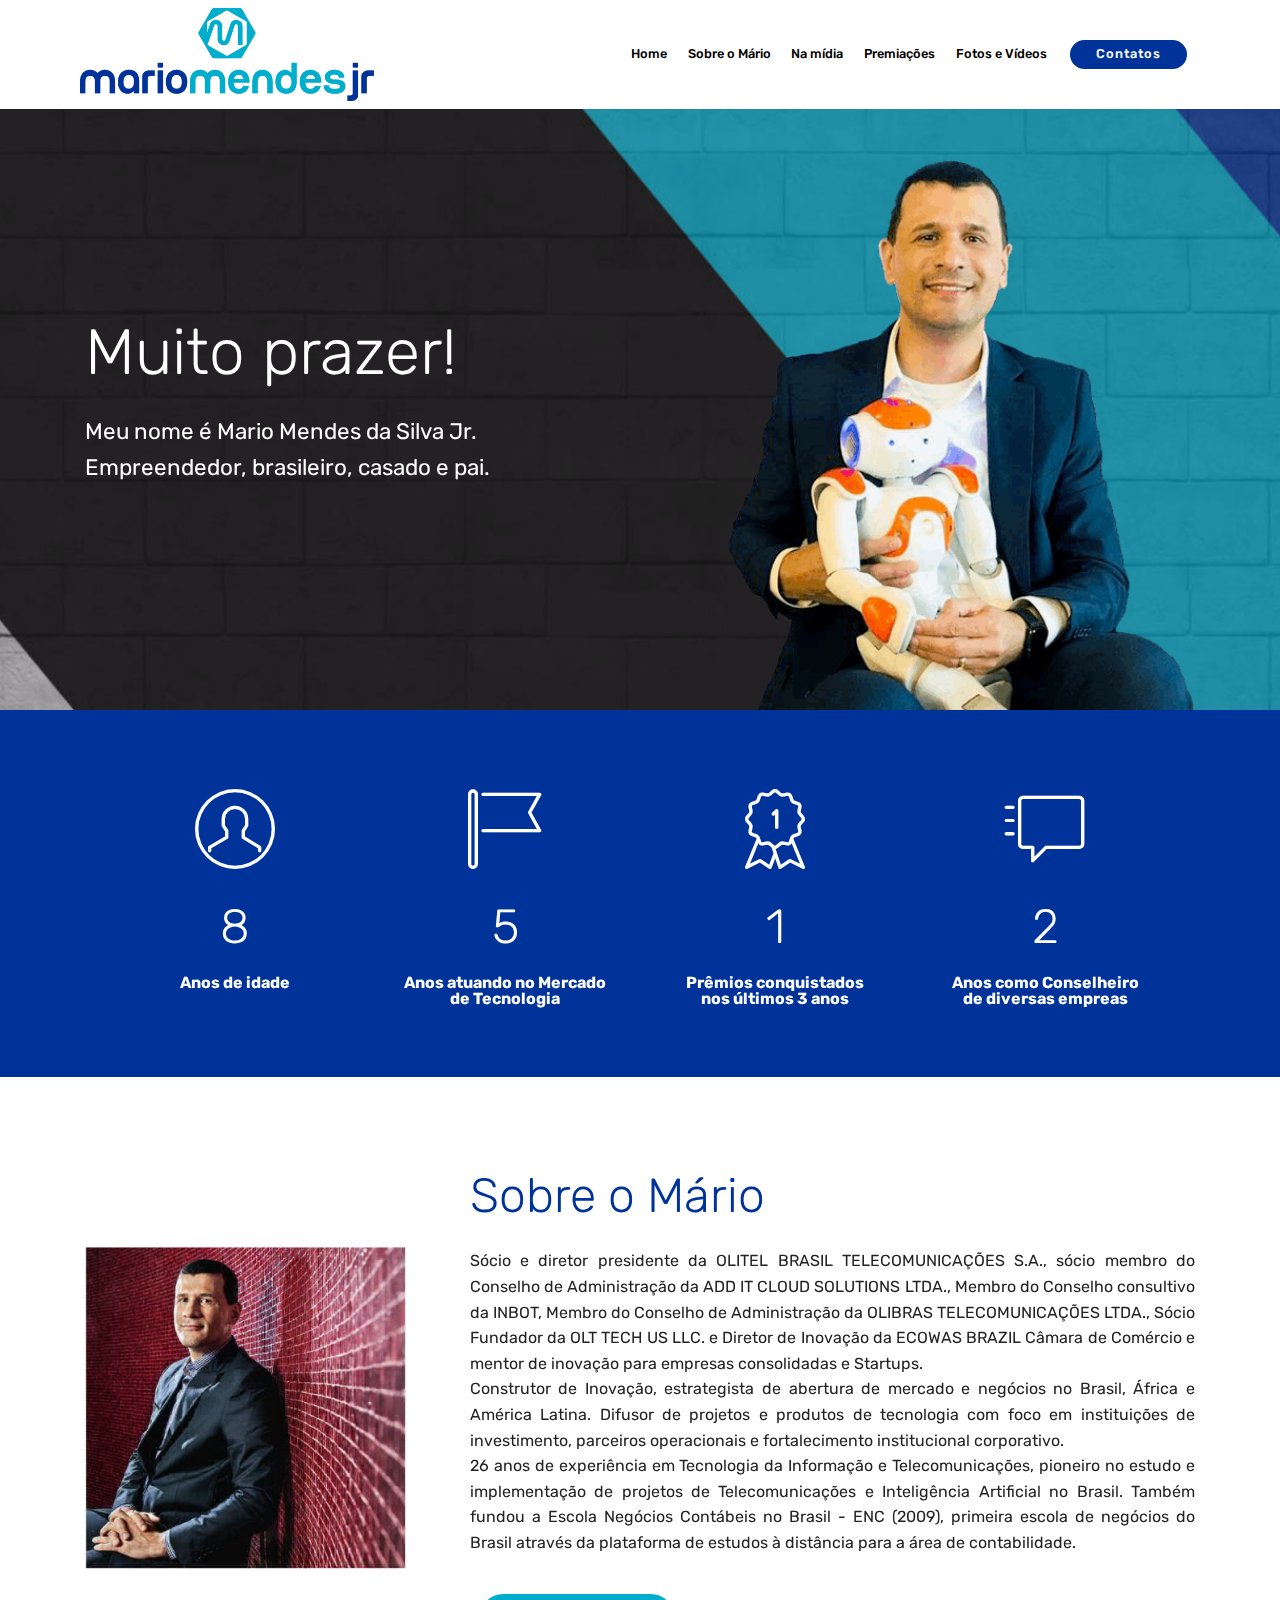
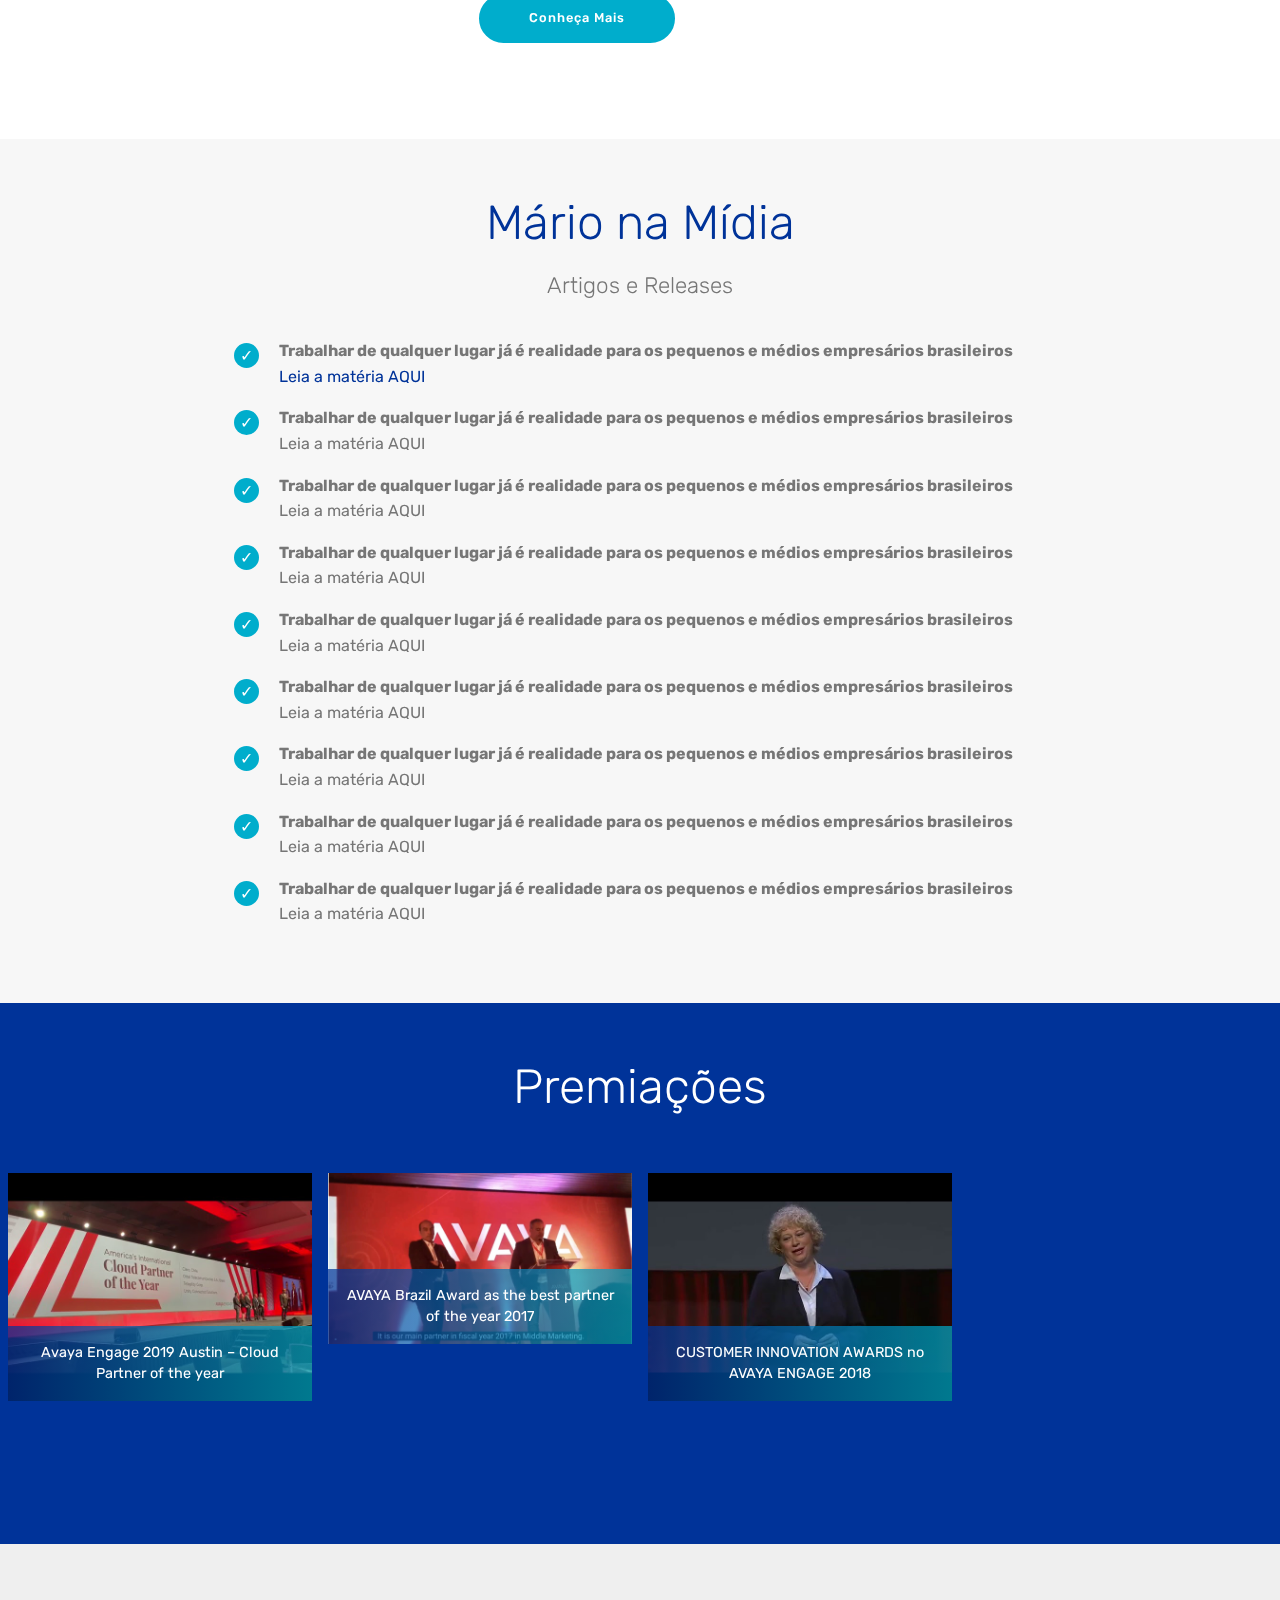
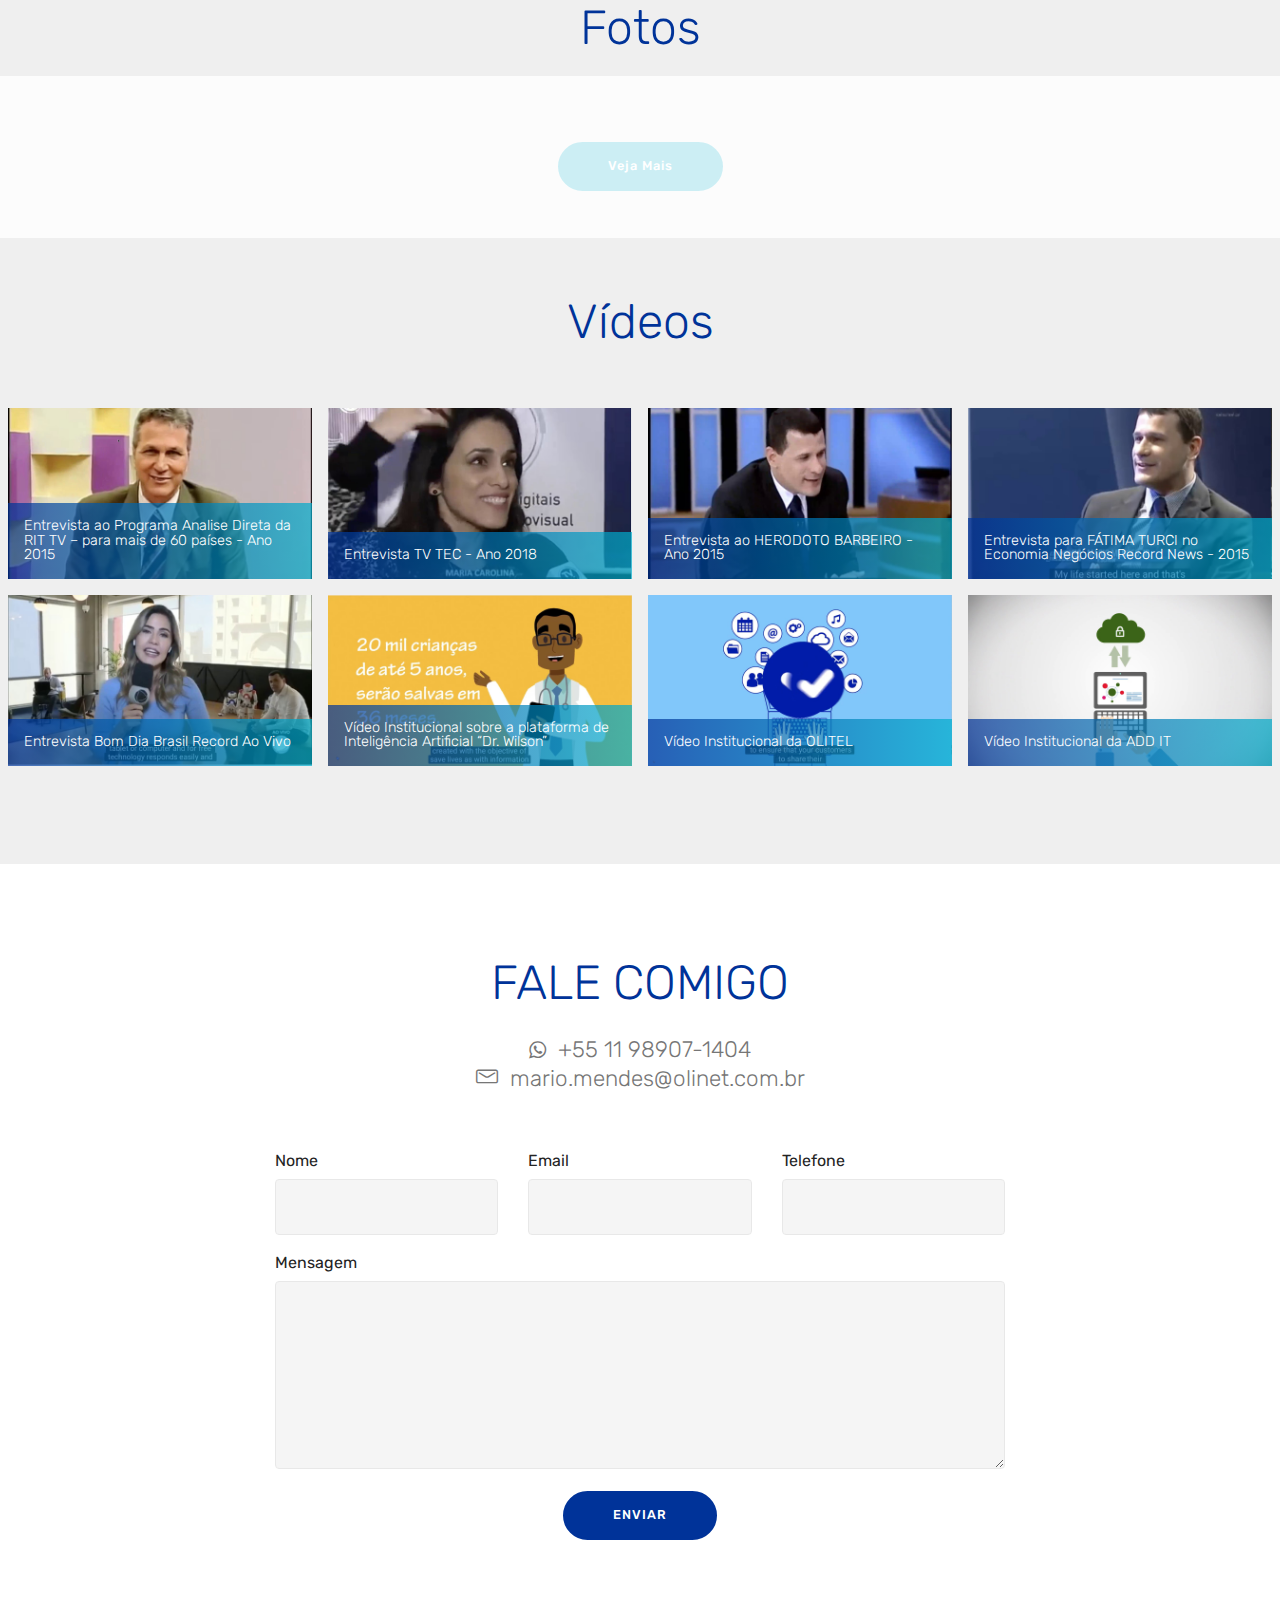
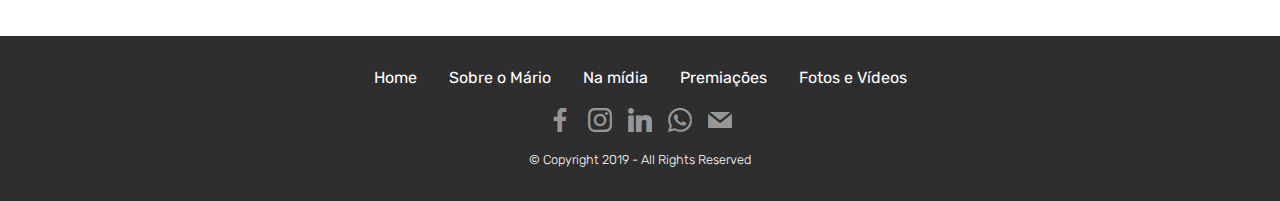
==== index.html @ d0b5f372 "create github pages" ====
<!DOCTYPE html>
<html  >
<head>
  <!-- Site made with Mobirise Website Builder v4.9.6, https://mobirise.com -->
  <meta charset="UTF-8">
  <meta http-equiv="X-UA-Compatible" content="IE=edge">
  <meta name="generator" content="Mobirise v4.9.6, mobirise.com">
  <meta name="viewport" content="width=device-width, initial-scale=1, minimum-scale=1">
  <link rel="shortcut icon" href="assets/images/favicon-128x128.png" type="image/x-icon">
  <meta name="description" content="Site sobre Mário Mendes Jr.">
  
  <title>Mario Mendes Jr</title>
  <link rel="stylesheet" href="assets/font-awesome/css/font-awesome.css">
  <link rel="stylesheet" href="assets/web/assets/mobirise-icons-bold/mobirise-icons-bold.css">
  <link rel="stylesheet" href="assets/icon54-v2/style.css">
  <link rel="stylesheet" href="assets/web/assets/mobirise-icons/mobirise-icons.css">
  <link rel="stylesheet" href="assets/tether/tether.min.css">
  <link rel="stylesheet" href="assets/soundcloud-plugin/style.css">
  <link rel="stylesheet" href="assets/bootstrap/css/bootstrap.min.css">
  <link rel="stylesheet" href="assets/bootstrap/css/bootstrap-grid.min.css">
  <link rel="stylesheet" href="assets/bootstrap/css/bootstrap-reboot.min.css">
  <link rel="stylesheet" href="assets/socicon/css/styles.css">
  <link rel="stylesheet" href="assets/dropdown/css/style.css">
  <link rel="stylesheet" href="assets/style.css">
  <link rel="stylesheet" href="assets/slick.css">
  <link rel="stylesheet" href="assets/theme/css/style.css">
  <link rel="stylesheet" href="assets/gallery/style.css">
  <link rel="stylesheet" href="assets/mobirise/css/mbr-additional.css" type="text/css">
  
  
  
</head>
<body>
  <section class="menu cid-rq1kMSsW4s" once="menu" id="menu2-1">

    

    <nav class="navbar navbar-expand beta-menu navbar-dropdown align-items-center navbar-fixed-top navbar-toggleable-sm">
        <button class="navbar-toggler navbar-toggler-right" type="button" data-toggle="collapse" data-target="#navbarSupportedContent" aria-controls="navbarSupportedContent" aria-expanded="false" aria-label="Toggle navigation">
            <div class="hamburger">
                <span></span>
                <span></span>
                <span></span>
                <span></span>
            </div>
        </button>
        <div class="menu-logo">
            <div class="navbar-brand">
                <span class="navbar-logo">
                    <a href="#top">
                        <img src="assets/images/mariologo-560x177.png" alt="Mario Mendes Jr" title="" style="height: 5.8rem;">
                    </a>
                </span>
                
            </div>
        </div>
        <div class="collapse navbar-collapse" id="navbarSupportedContent">
            <ul class="navbar-nav nav-dropdown" data-app-modern-menu="true"><li class="nav-item">
                    <a class="nav-link link text-black display-4" href="index.html">
                        Home</a>
                </li><li class="nav-item"><a class="nav-link link text-black display-4" href="index.html#counters1-6">
                        Sobre o Mário</a></li>
                <li class="nav-item">
                    <a class="nav-link link text-black display-4" href="index.html#content4-g">
                        Na mídia</a>
                </li><li class="nav-item"><a class="nav-link link text-black display-4" href="index.html#content4-j">
                        Premiações</a></li><li class="nav-item"><a class="nav-link link text-black display-4" href="index.html#content4-f">Fotos e Vídeos</a></li></ul>
            <div class="navbar-buttons mbr-section-btn"><a class="btn btn-sm btn-primary display-4" href="index.html#form1-4">
                    Contatos</a></div>
        </div>
    </nav>
</section>

<section class="engine"><a href="https://mobirise.info/s">free bootstrap theme</a></section><section class="header3 cid-rq1kKlLJjt mbr-parallax-background" id="header3-0">

    

    <div class="mbr-overlay" style="opacity: 0.2; background-color: rgb(0, 0, 0);">
    </div>

    <div class="container">
        <div class="media-container-row">
            <div class="mbr-figure" style="width: 90%;">
                <img src="assets/images/mariorobo-454x522.png" alt="Mario" title="">
            </div>

            <div class="media-content">
                <h1 class="mbr-section-title mbr-white pb-3 mbr-fonts-style display-1">
                    <br><br>Muito prazer!</h1>
                
                <div class="mbr-section-text mbr-white pb-3 ">
                    <p class="mbr-text mbr-fonts-style display-5">
                        Meu nome é Mario Mendes da Silva Jr.<br>Empreendedor, brasileiro, casado e pai.<br></p>
                </div>
                
            </div>
        </div>
    </div>

</section>

<section class="counters1 counters cid-rq2IJBrTzW" id="counters1-6">

    

    

    <div class="container">
        
        

        <div class="container pt-4 mt-2">
            <div class="media-container-row">
                <div class="card p-3 align-center col-12 col-md-6 col-lg-3">
                    <div class="panel-item p-3">
                        <div class="card-img pb-3">
                            <span class="mbr-iconfont mbri-user" style="color: rgb(255, 255, 255); fill: rgb(255, 255, 255);"></span>
                        </div>

                        <div class="card-text">
                            <h3 class="count pt-3 pb-3 mbr-fonts-style display-2">40</h3>
                            <h4 class="mbr-content-title mbr-bold mbr-fonts-style display-7">
                                Anos de idade</h4>
                            
                        </div>
                    </div>
                </div>


                <div class="card p-3 align-center col-12 col-md-6 col-lg-3">
                    <div class="panel-item p-3">
                        <div class="card-img pb-3">
                            <span class="mbr-iconfont mbri-flag" style="color: rgb(255, 255, 255); fill: rgb(255, 255, 255);"></span>
                        </div>
                        <div class="card-text">
                            <h3 class="count pt-3 pb-3 mbr-fonts-style display-2">
                                  26</h3>
                            <h4 class="mbr-content-title mbr-bold mbr-fonts-style display-7">
                                Anos atuando no Mercado de Tecnologia</h4>
                            
                        </div>
                    </div>
                </div>

                <div class="card p-3 align-center col-12 col-md-6 col-lg-3">
                    <div class="panel-item p-3">
                        <div class="card-img pb-3">
                            <span class="mbr-iconfont icon54-v2-year-aniversary-23" style="color: rgb(255, 255, 255); fill: rgb(255, 255, 255);"></span>
                        </div>
                        <div class="card-text">
                            <h3 class="count pt-3 pb-3 mbr-fonts-style display-2">
                                  3</h3>
                            <h4 class="mbr-content-title mbr-bold mbr-fonts-style display-7">
                                Prêmios conquistados nos últimos 3 anos</h4>
                            
                        </div>
                    </div>
                </div>


                <div class="card p-3 align-center col-12 col-md-6 col-lg-3">
                    <div class="panel-item p-3">
                        <div class="card-img pb-3">
                            <span class="mbr-iconfont mbri-help" style="color: rgb(255, 255, 255); fill: rgb(255, 255, 255);"></span>
                        </div>

                        <div class="card-texts">
                             <h3 class="count pt-3 pb-3 mbr-fonts-style display-2">
                                  10</h3>
                            <h4 class="mbr-content-title mbr-bold mbr-fonts-style display-7">
                                Anos como Conselheiro de diversas empreas</h4>
                            
                        </div>
                    </div>
                </div>
            </div>
        </div>
   </div>
</section>

<section class="header3 cid-rq2Kf2HPhS" id="header3-8">

    

    

    <div class="container">
        <div class="media-container-row">
            <div class="mbr-figure" style="width: 50%;">
                <img src="assets/images/1378519-481662271932032-898401435-n-398x399.jpg" alt="Mario" title="">
            </div>

            <div class="media-content">
                <h1 class="mbr-section-title mbr-white pb-3 mbr-fonts-style display-2">
                    Sobre o Mário</h1>
                
                <div class="mbr-section-text mbr-white pb-3 ">
                    <p align="justify" class="mbr-text mbr-fonts-style display-7">Sócio e diretor presidente da OLITEL BRASIL TELECOMUNICAÇÕES S.A., sócio membro do Conselho de Administração da ADD IT CLOUD SOLUTIONS LTDA., Membro do Conselho consultivo da INBOT, Membro do Conselho de Administração da OLIBRAS TELECOMUNICAÇÕES LTDA., Sócio Fundador da OLT TECH US LLC. e Diretor de Inovação da ECOWAS BRAZIL Câmara de Comércio e mentor de inovação para empresas consolidadas e Startups.
<br>Construtor de Inovação, estrategista de abertura de mercado e negócios no Brasil, África e América Latina. Difusor de projetos e produtos de tecnologia com foco em instituições de investimento, parceiros operacionais e fortalecimento institucional corporativo.
<br>26 anos de experiência em Tecnologia da Informação e Telecomunicações, pioneiro no estudo e implementação de projetos de Telecomunicações e Inteligência Artificial no Brasil. Também fundou a Escola Negócios Contábeis no Brasil - ENC (2009), primeira escola de negócios do Brasil através da plataforma de estudos à distância para a área de contabilidade.</p>
                </div>
                <div class="mbr-section-btn"><a class="btn btn-md btn-secondary display-4" href="page1.html">Conheça Mais</a>
                    <a class="btn btn-md btn-white-outline display-4" href="https://mobirise.co">LIVE DEMO</a></div>
            </div>
        </div>
    </div>

</section>

<section class="mbr-section content4 cid-rq2YdIK7co" id="content4-g">

    

    <div class="container">
        <div class="media-container-row">
            <div class="title col-12 col-md-8">
                <h2 class="align-center pb-3 mbr-fonts-style display-2">
                    Mário na Mídia</h2>
                <h3 class="mbr-section-subtitle align-center mbr-light mbr-fonts-style display-5">
                    Artigos e Releases</h3>
                
            </div>
        </div>
    </div>
</section>

<section class="mbr-section article content12 cid-rq2Ym56pgc" id="content12-i">
     

    <div class="container">
        <div class="media-container-row">
            <div class="mbr-text counter-container col-12 col-md-9 mbr-fonts-style display-7">
                <ul>
                    <li><strong>Trabalhar de qualquer lugar já é realidade para os pequenos e médios empresários brasileiros<br><span style="font-size: 1rem; background-color: rgb(247, 247, 247);"><a href="https://exame.abril.com.br/negocios/dino/correcao-trabalhar-de-qualquer-lugar-ja-e-realidade-para-os-pequenos-e-medios-empresarios-brasileiros/" target="_blank">Leia a matéria</a></span><a href="https://exame.abril.com.br/negocios/dino/correcao-trabalhar-de-qualquer-lugar-ja-e-realidade-para-os-pequenos-e-medios-empresarios-brasileiros/" target="_blank">&nbsp;AQUI</a></strong></li>
                    <li><strong>Trabalhar de qualquer lugar já é realidade para os pequenos e médios empresários brasileiros
<br></strong><span style="font-size: 1rem;">Leia a matéria AQUI</span></li>
                    <li><strong>Trabalhar de qualquer lugar já é realidade para os pequenos e médios empresários brasileiros<br></strong><span style="font-size: 1rem;">Leia a matéria AQUI</span></li><li><span style="font-size: 1rem;"><strong>Trabalhar de qualquer lugar já é realidade para os pequenos e médios empresários brasileiros
</strong><br></span>Leia a matéria AQUI</li><li><strong>Trabalhar de qualquer lugar já é realidade para os pequenos e médios empresários brasileiros
</strong><br>Leia a matéria AQUI&nbsp;</li>
                    <li><strong>Trabalhar de qualquer lugar já é realidade para os pequenos e médios empresários brasileiros
<br></strong><span style="font-size: 1rem;">Leia a matéria AQUI</span></li>
                    <li><strong>Trabalhar de qualquer lugar já é realidade para os pequenos e médios empresários brasileiros
<br></strong><span style="font-size: 1rem;">Leia a matéria AQUI</span></li>
                    <li><strong>Trabalhar de qualquer lugar já é realidade para os pequenos e médios empresários brasileiros
<br></strong><span style="font-size: 1rem;">Leia a matéria AQUI</span></li>
                    <li><strong>Trabalhar de qualquer lugar já é realidade para os pequenos e médios empresários brasileiros
<br></strong><span style="font-size: 1rem;">Leia a matéria AQUI</span></li>
                </ul>
            </div>
        </div>
    </div>
</section>

<section class="mbr-section content4 cid-rq2ZnyAij1" id="content4-j">

    

    <div class="container">
        <div class="media-container-row">
            <div class="title col-12 col-md-8">
                <h2 class="align-center pb-3 mbr-fonts-style display-2">
                    Premiações</h2>
                
                
            </div>
        </div>
    </div>
</section>

<section align="center" class="mbr-gallery mbr-slider-carousel cid-rq30u5LUwb" id="gallery1-k">

    

    <div align="center">
        <div align="center"><!-- Filter --><!-- Gallery --><div class="mbr-gallery-row"><div class="mbr-gallery-layout-default"><div><div><div class="mbr-gallery-item mbr-gallery-item--p1 video-slide" data-video-url="https://www.youtube.com/watch?v=f3BOCAQcSdU" data-tags="Fantástica"><div href="#lb-gallery1-k" data-slide-to="0" data-toggle="modal"><div></div><img alt="" src="assets/images/mobirise201949-201822019-4-5-4-1-16.jpg"><span class="icon-video"></span><span class="mbr-gallery-title mbr-fonts-style display-7">Avaya Engage 2019 Austin – Cloud Partner of the year</span></div></div><div class="mbr-gallery-item mbr-gallery-item--p1 video-slide" data-video-url="https://www.youtube.com/watch?v=A8hQqoM6zk0" data-tags="Responsivo"><div href="#lb-gallery1-k" data-slide-to="1" data-toggle="modal"><div></div><img alt="" src="assets/images/mobirise201949-201822019-4-5-4-1-33.jpg"><span class="icon-video"></span><span class="mbr-gallery-title mbr-fonts-style display-7">AVAYA Brazil Award as the best partner of the year 2017</span></div></div><div class="mbr-gallery-item mbr-gallery-item--p1 video-slide" data-video-url="https://www.youtube.com/watch?v=zPSXXKpz9MU" data-tags="Criativo"><div href="#lb-gallery1-k" data-slide-to="2" data-toggle="modal"><div></div><img alt="" src="assets/images/mobirise201949-201822019-4-5-4-1-53.jpg"><span class="icon-video"></span><span class="mbr-gallery-title mbr-fonts-style display-7">CUSTOMER INNOVATION AWARDS no AVAYA ENGAGE 2018</span></div></div></div></div><div class="clearfix"></div></div></div><!-- Lightbox --><div data-app-prevent-settings="" class="mbr-slider modal fade carousel slide" tabindex="-1" data-keyboard="true" data-interval="false" id="lb-gallery1-k"><div class="modal-dialog"><div class="modal-content"><div class="modal-body"><div class="carousel-inner"><div class="carousel-item video-container"><img src="assets/images/background1.jpg" alt="" title=""></div><div class="carousel-item video-container"><img src="assets/images/background2.jpg" alt="" title=""></div><div class="carousel-item active video-container"><img src="assets/images/background3.jpg" alt="" title=""></div></div><a class="carousel-control carousel-control-prev" role="button" data-slide="prev" href="#lb-gallery1-k"><span class="mbri-left mbr-iconfont" aria-hidden="true"></span><span class="sr-only">Previous</span></a><a class="carousel-control carousel-control-next" role="button" data-slide="next" href="#lb-gallery1-k"><span class="mbri-right mbr-iconfont" aria-hidden="true"></span><span class="sr-only">Next</span></a><a class="close" href="#" role="button" data-dismiss="modal"><span class="sr-only">Close</span></a></div></div></div></div></div>
    </div>

</section>

<section class="mbr-section content4 cid-rq2Xan8vvk" id="content4-f">

    

    <div class="container">
        <div class="media-container-row">
            <div class="title col-12 col-md-8">
                <h2 class="align-center pb-3 mbr-fonts-style display-2">
                    Fotos</h2>
                
                
            </div>
        </div>
    </div>
</section>

<section class="mbr-instagram-feed" data-rows="2" data-per-row-slider="" data-spacing="5" data-full-width="true" data-token="4763240100.727bfe1.e3730b1ced984fd9a2fe825c4da77cb5" data-per-row-grid="5" id="instagram-feed-block-5" data-rv-view="1865" style="background-color: rgb(239, 239, 239); padding-top: 40px; padding-bottom: 40px;">
    
    <div class="container container_toggle">
        <div class="row">
            <div class="col">
                <div class="inst">
                    
                    <div class="inst__content"></div>
                    <div class="inst__more mbr-section-btn align-center" buttons="0"><a class="btn btn-md display-4 btn-secondary" href="#" data-max-id="1832701859295444299_4763240100">Veja Mais</a></div>
                </div>
            </div>
        </div>
    </div>
</section>

<section class="mbr-section content4 cid-rq2WWXr7Ka" id="content4-e">

    

    <div class="container">
        <div class="media-container-row">
            <div class="title col-12 col-md-8">
                <h2 class="align-center pb-3 mbr-fonts-style display-2">Vídeos</h2>
                
                
            </div>
        </div>
    </div>
</section>

<section class="mbr-gallery mbr-slider-carousel cid-rq2SFFyNbe" id="gallery1-9">

    

    <div>
        <div><!-- Filter --><!-- Gallery --><div class="mbr-gallery-row"><div class="mbr-gallery-layout-default"><div><div><div class="mbr-gallery-item mbr-gallery-item--p1 video-slide" data-video-url=" https://www.youtube.com/watch?v=k0twOlSmxhE" data-tags="Fantástica"><div href="#lb-gallery1-9" data-slide-to="0" data-toggle="modal"><div></div><img alt="" src="assets/images/mobirise201949-201822019-4-5-3-14-26.jpg"><span class="icon-video"></span><span class="mbr-gallery-title mbr-fonts-style display-4">Entrevista ao Programa Analise Direta da RIT TV – para mais de 60 países - Ano 2015</span></div></div><div class="mbr-gallery-item mbr-gallery-item--p1 video-slide" data-video-url="https://www.youtube.com/watch?v=FXi8g6EPaHg&amp;t=3s" data-tags="Fantástica"><div href="#lb-gallery1-9" data-slide-to="1" data-toggle="modal"><div></div><img alt="" src="assets/images/mobirise201949-201822019-4-5-3-17-36.jpg"><span class="icon-video"></span><span class="mbr-gallery-title mbr-fonts-style display-4">Entrevista TV TEC -  Ano 2018</span></div></div><div class="mbr-gallery-item mbr-gallery-item--p1 video-slide" data-video-url="https://www.youtube.com/watch?v=ixsU-3n4HN4" data-tags="Fantástica"><div href="#lb-gallery1-9" data-slide-to="2" data-toggle="modal"><div></div><img alt="" src="assets/images/mobirise201949-201822019-4-5-3-18-9.jpg"><span class="icon-video"></span><span class="mbr-gallery-title mbr-fonts-style display-4">Entrevista ao HERODOTO BARBEIRO - Ano 2015</span></div></div><div class="mbr-gallery-item mbr-gallery-item--p1 video-slide" data-video-url="https://www.youtube.com/watch?v=-db8dmVZPMs" data-tags="Fantástica"><div href="#lb-gallery1-9" data-slide-to="3" data-toggle="modal"><div></div><img alt="" src="assets/images/mobirise201949-201822019-4-5-3-20-58.jpg"><span class="icon-video"></span><span class="mbr-gallery-title mbr-fonts-style display-4">Entrevista para FÁTIMA TURCI no Economia Negócios Record News - 2015</span></div></div><div class="mbr-gallery-item mbr-gallery-item--p1 video-slide" data-video-url="https://www.youtube.com/watch?v=5FPJU7ac-jk" data-tags="Fantástica"><div href="#lb-gallery1-9" data-slide-to="4" data-toggle="modal"><div></div><img alt="" src="assets/images/mobirise201949-201822019-4-5-3-57-34.jpg"><span class="icon-video"></span><span class="mbr-gallery-title mbr-fonts-style display-4">Entrevista Bom Dia Brasil Record Ao Vivo</span></div></div><div class="mbr-gallery-item mbr-gallery-item--p1 video-slide" data-video-url="https://www.youtube.com/watch?v=URpEXPQcQn4&amp;t=4s" data-tags="Fantástica"><div href="#lb-gallery1-9" data-slide-to="5" data-toggle="modal"><div></div><img alt="" src="assets/images/mobirise201949-201822019-4-5-3-58-49.jpg"><span class="icon-video"></span><span class="mbr-gallery-title mbr-fonts-style display-4">Vídeo Institucional sobre a plataforma de Inteligência Artificial “Dr. Wilson”</span></div></div><div class="mbr-gallery-item mbr-gallery-item--p1 video-slide" data-video-url="https://www.youtube.com/watch?v=yTQbxD36u28&amp;t=16s" data-tags="Fantástica"><div href="#lb-gallery1-9" data-slide-to="6" data-toggle="modal"><div></div><img alt="" src="assets/images/mobirise201949-201822019-4-5-3-59-22.jpg"><span class="icon-video"></span><span class="mbr-gallery-title mbr-fonts-style display-4">Vídeo Institucional da OLITEL</span></div></div><div class="mbr-gallery-item mbr-gallery-item--p1 video-slide" data-video-url="https://www.youtube.com/watch?v=TXwNNVNhQY0" data-tags="Fantástica"><div href="#lb-gallery1-9" data-slide-to="7" data-toggle="modal"><div></div><img alt="" src="assets/images/mobirise201949-201822019-4-5-4-0-2.jpg"><span class="icon-video"></span><span class="mbr-gallery-title mbr-fonts-style display-4">Vídeo Institucional da ADD IT</span></div></div></div></div><div class="clearfix"></div></div></div><!-- Lightbox --><div data-app-prevent-settings="" class="mbr-slider modal fade carousel slide" tabindex="-1" data-keyboard="true" data-interval="false" id="lb-gallery1-9"><div class="modal-dialog"><div class="modal-content"><div class="modal-body"><div class="carousel-inner"><div class="carousel-item video-container"><img src="assets/images/background1.jpg" alt="" title=""></div><div class="carousel-item video-container"><img src="assets/images/mbr-1920x1280.jpg" alt="" title=""></div><div class="carousel-item video-container"><img src="assets/images/mbr-1-1920x1280.jpg" alt="" title=""></div><div class="carousel-item video-container"><img src="assets/images/mbr-1920x1079.jpg" alt="" title=""></div><div class="carousel-item video-container"><img src="assets/images/mbr-1920x1281.jpg" alt="" title=""></div><div class="carousel-item video-container"><img src="assets/images/mbr-2-1920x1280.jpg" alt="" title=""></div><div class="carousel-item video-container"><img src="assets/images/mbr-1920x1279.jpg" alt="" title=""></div><div class="carousel-item active video-container"><img src="assets/images/mbr-3-1920x1280.jpg" alt="" title=""></div></div><a class="carousel-control carousel-control-prev" role="button" data-slide="prev" href="#lb-gallery1-9"><span class="mbri-left mbr-iconfont" aria-hidden="true"></span><span class="sr-only">Previous</span></a><a class="carousel-control carousel-control-next" role="button" data-slide="next" href="#lb-gallery1-9"><span class="mbri-right mbr-iconfont" aria-hidden="true"></span><span class="sr-only">Next</span></a><a class="close" href="#" role="button" data-dismiss="modal"><span class="sr-only">Close</span></a></div></div></div></div></div>
    </div>

</section>

<section class="mbr-section form1 cid-rq1pUOOsB9" id="form1-4">

    

    
    <div class="container">
        <div class="row justify-content-center">
            <div class="title col-12 col-lg-8">
                <h2 class="mbr-section-title align-center pb-3 mbr-fonts-style display-2">
                    FALE COMIGO</h2>
                <h3 class="mbr-section-subtitle align-center mbr-light pb-3 mbr-fonts-style display-5">
                    <span class="fa fa-whatsapp mbr-iconfont" style="font-size: 20px;"></span>&nbsp; +55 11 98907-1404<br>
                    <span class="mbrib-letter mbr-iconfont" style="font-size: 22px;"></span>&nbsp; mario.mendes@olinet.com.br</h3>
            </div>
        </div>
    </div>
    <div class="container">
        <div class="row justify-content-center">
            <div class="media-container-column col-lg-8" data-form-type="formoid">
                <!---Formbuilder Form--->
                <form action="https://mobirise.com/" method="POST" class="mbr-form form-with-styler" data-form-title="Contato via Site Mario"><input type="hidden" name="email" data-form-email="true" value="ksRsqMdg/RmMlvJ3/uzaJ18u/d+8i16dOOuvy+4V5lqJXmBI+bqiyctRNF+Umd6kMNUVzr2lF8vs3poBYbVlPNpT0VBn+6syUq1ph1odd/aGuRuM3Z4UMrLAw05QW5ig">
                    <div class="row row-sm-offset">
                        <div hidden="hidden" data-form-alert="" class="alert alert-success col-12">Obrigado! Retornarei seu contato em breve.</div>
                        <div hidden="hidden" data-form-alert-danger="" class="alert alert-danger col-12">
                        </div>
                    </div>
                    <div class="dragArea row row-sm-offset">
                        <div class="col-md-4  form-group" data-for="Nome">
                            <label for="Nome-form1-4" class="form-control-label mbr-fonts-style display-7">Nome</label>
                            <input type="text" name="Nome" data-form-field="Nome" required="required" class="form-control display-7" id="Nome-form1-4">
                        </div>
                        <div class="col-md-4  form-group" data-for="Email">
                            <label for="Email-form1-4" class="form-control-label mbr-fonts-style display-7">Email</label>
                            <input type="Email" name="Email" data-form-field="Email" required="required" class="form-control display-7" id="Email-form1-4">
                        </div>
                        <div data-for="Telefone" class="col-md-4  form-group">
                            <label for="Telefone-form1-4" class="form-control-label mbr-fonts-style display-7">Telefone</label>
                            <input type="Telefone" name="Telefone" data-form-field="Telefone" class="form-control display-7" id="Telefone-form1-4">
                        </div>
                        <div data-for="Mensagem" class="col-md-12 form-group">
                            <label for="Mensagem-form1-4" class="form-control-label mbr-fonts-style display-7">Mensagem</label>
                            <textarea name="Mensagem" data-form-field="Mensagem" class="form-control display-7" id="Mensagem-form1-4"></textarea>
                        </div>
                        <div class="col-md-12 input-group-btn align-center"><button type="submit" class="btn btn-primary btn-form display-4">ENVIAR</button></div>
                    </div>
                </form><!---Formbuilder Form--->
            </div>
        </div>
    </div>
</section>

<section once="" class="cid-rq1pKUxrx3" id="footer7-3">

    

    

    <div class="container">
        <div class="media-container-row align-center mbr-white">
            <div class="row row-links">
                <ul class="foot-menu">
                    
                    
                    
                    
                    
                <li class="foot-menu-item mbr-fonts-style display-7"><a href="index.html" class="text-white">Home</a></li><li class="foot-menu-item mbr-fonts-style display-7"><a href="index.html#counters1-6" class="text-white">Sobre o Mário</a></li><li class="foot-menu-item mbr-fonts-style display-7"><a href="index.html#content4-g" class="text-white">Na mídia</a></li><li class="foot-menu-item mbr-fonts-style display-7"><a href="index.html#content4-j" class="text-white">Premiações</a></li><li class="foot-menu-item mbr-fonts-style display-7"><a href="index.html#content4-f" class="text-white">Fotos e Vídeos</a></li></ul>
            </div>
            <div class="row social-row">
                <div class="social-list align-right pb-2">
                    
                    
                    
                    
                    
                    
                <div class="soc-item">
                        <a href="https://www.facebook.com/profile.php?id=100002647893795" target="_blank">
                            <span class="mbr-iconfont mbr-iconfont-social socicon-facebook socicon"></span>
                        </a>
                    </div><div class="soc-item">
                        <a href="https://www.instagram.com/mendesjr.mario" target="_blank">
                            <span class="mbr-iconfont mbr-iconfont-social socicon-instagram socicon"></span>
                        </a>
                    </div><div class="soc-item">
                        <a href="https://www.linkedin.com/in/mariomj" target="_blank">
                            <span class="mbr-iconfont mbr-iconfont-social socicon-linkedin socicon"></span>
                        </a>
                    </div><div class="soc-item">
                        <a href="http://api.whatsapp.com/send?1=pt_BR&phone=5511989071404" target="_blank">
                            <span class="mbr-iconfont mbr-iconfont-social socicon-whatsapp socicon"></span>
                        </a>
                    </div><div class="soc-item">
                        <a href="mailto:mario.mendes@olinet.com.br">
                            <span class="mbr-iconfont mbr-iconfont-social socicon-mail socicon"></span>
                        </a>
                    </div></div>
            </div>
            <div class="row row-copirayt">
                <p class="mbr-text mb-0 mbr-fonts-style mbr-white align-center display-4">
                    © Copyright 2019 - All Rights Reserved
                </p>
            </div>
        </div>
    </div>
</section>


  <script src="assets/web/assets/jquery/jquery.min.js"></script>
  <script src="assets/popper/popper.min.js"></script>
  <script src="assets/tether/tether.min.js"></script>
  <script src="assets/bootstrap/js/bootstrap.min.js"></script>
  <script src="assets/parallax/jarallax.min.js"></script>
  <script src="assets/viewportchecker/jquery.viewportchecker.js"></script>
  <script src="assets/bootstrapcarouselswipe/bootstrap-carousel-swipe.js"></script>
  <script src="assets/smoothscroll/smooth-scroll.js"></script>
  <script src="assets/vimeoplayer/jquery.mb.vimeo_player.js"></script>
  <script src="assets/masonry/masonry.pkgd.min.js"></script>
  <script src="assets/imagesloaded/imagesloaded.pkgd.min.js"></script>
  <script src="assets/dropdown/js/script.min.js"></script>
  <script src="assets/touchswipe/jquery.touch-swipe.min.js"></script>
  <script src="assets/index.js"></script>
  <script src="assets/slick.min.js"></script>
  <script src="assets/theme/js/script.js"></script>
  <script src="assets/slidervideo/script.js"></script>
  <script src="assets/gallery/player.min.js"></script>
  <script src="assets/gallery/script.js"></script>
  <script src="assets/formoid/formoid.min.js"></script>
  
  
</body>
</html>
---- assets/web/assets/mobirise-icons-bold/mobirise-icons-bold.css ----
@font-face {
  font-family: 'mobirise-icons-bold';
  src:  url('mobirise-icons-bold.eot?m1l4yr');
  src:  url('mobirise-icons-bold.eot?m1l4yr#iefix') format('embedded-opentype'),
    url('mobirise-icons-bold.ttf?m1l4yr') format('truetype'),
    url('mobirise-icons-bold.woff?m1l4yr') format('woff'),
    url('mobirise-icons-bold.svg?m1l4yr#mobirise-icons-bold') format('svg');
  font-weight: normal;
  font-style: normal;
}

[class^="mbrib-"], [class*="mbrib-"] {
  /* use !important to prevent issues with browser extensions that change fonts */
  font-family: 'mobirise-icons-bold' !important;
  speak: none;
  font-style: normal;
  font-weight: normal;
  font-variant: normal;
  text-transform: none;
  line-height: 1;

  /* Better Font Rendering =========== */
  -webkit-font-smoothing: antialiased;
  -moz-osx-font-smoothing: grayscale;
}

.mbrib-add-submenu:before {
  content: "\e900";
}
.mbrib-alert:before {
  content: "\e901";
}
.mbrib-align-center:before {
  content: "\e902";
}
.mbrib-align-justify:before {
  content: "\e903";
}
.mbrib-align-left:before {
  content: "\e904";
}
.mbrib-align-right:before {
  content: "\e905";
}
.mbrib-android:before {
  content: "\e906";
}
.mbrib-apple:before {
  content: "\e907";
}
.mbrib-arrow-down:before {
  content: "\e908";
}
.mbrib-arrow-next:before {
  content: "\e909";
}
.mbrib-arrow-prev:before {
  content: "\e90a";
}
.mbrib-arrow-up:before {
  content: "\e90b";
}
.mbrib-bold:before {
  content: "\e90c";
}
.mbrib-bookmark:before {
  content: "\e90d";
}
.mbrib-bootstrap:before {
  content: "\e90e";
}
.mbrib-briefcase:before {
  content: "\e90f";
}
.mbrib-browse:before {
  content: "\e910";
}
.mbrib-bulleted-list:before {
  content: "\e911";
}
.mbrib-calendar:before {
  content: "\e912";
}
.mbrib-camera:before {
  content: "\e913";
}
.mbrib-cart-add:before {
  content: "\e914";
}
.mbrib-cart-full:before {
  content: "\e915";
}
.mbrib-cash:before {
  content: "\e916";
}
.mbrib-change-style:before {
  content: "\e917";
}
.mbrib-chat:before {
  content: "\e918";
}
.mbrib-clock:before {
  content: "\e919";
}
.mbrib-close:before {
  content: "\e91a";
}
.mbrib-cloud:before {
  content: "\e91b";
}
.mbrib-code:before {
  content: "\e91c";
}
.mbrib-contact-form:before {
  content: "\e91d";
}
.mbrib-credit-card:before {
  content: "\e91e";
}
.mbrib-cursor-click:before {
  content: "\e91f";
}
.mbrib-cust-feedback:before {
  content: "\e920";
}
.mbrib-database:before {
  content: "\e921";
}
.mbrib-delivery:before {
  content: "\e922";
}
.mbrib-desktop:before {
  content: "\e923";
}
.mbrib-devices:before {
  content: "\e924";
}
.mbrib-down:before {
  content: "\e925";
}
.mbrib-download:before {
  content: "\e926";
}
.mbrib-drag-n-drop:before {
  content: "\e927";
}
.mbrib-drag-n-drop2:before {
  content: "\e928";
}
.mbrib-edit:before {
  content: "\e929";
}
.mbrib-edit2:before {
  content: "\e92a";
}
.mbrib-error:before {
  content: "\e92b";
}
.mbrib-extension:before {
  content: "\e92c";
}
.mbrib-features:before {
  content: "\e92d";
}
.mbrib-file:before {
  content: "\e92e";
}
.mbrib-flag:before {
  content: "\e92f";
}
.mbrib-folder:before {
  content: "\e930";
}
.mbrib-gift:before {
  content: "\e931";
}
.mbrib-github:before {
  content: "\e932";
}
.mbrib-globe-2:before {
  content: "\e933";
}
.mbrib-globe:before {
  content: "\e934";
}
.mbrib-growing-chart:before {
  content: "\e935";
}
.mbrib-hearth:before {
  content: "\e936";
}
.mbrib-help:before {
  content: "\e937";
}
.mbrib-home:before {
  content: "\e938";
}
.mbrib-hot-cup:before {
  content: "\e939";
}
.mbrib-idea:before {
  content: "\e93a";
}
.mbrib-image-gallery:before {
  content: "\e93b";
}
.mbrib-image-slider:before {
  content: "\e93c";
}
.mbrib-info:before {
  content: "\e93d";
}
.mbrib-italic:before {
  content: "\e93e";
}
.mbrib-key:before {
  content: "\e93f";
}
.mbrib-laptop:before {
  content: "\e940";
}
.mbrib-layers:before {
  content: "\e941";
}
.mbrib-left-right:before {
  content: "\e942";
}
.mbrib-left:before {
  content: "\e943";
}
.mbrib-letter:before {
  content: "\e944";
}
.mbrib-like:before {
  content: "\e945";
}
.mbrib-link:before {
  content: "\e946";
}
.mbrib-lock:before {
  content: "\e947";
}
.mbrib-login:before {
  content: "\e948";
}
.mbrib-logout:before {
  content: "\e949";
}
.mbrib-magic-stick:before {
  content: "\e94a";
}
.mbrib-map-pin:before {
  content: "\e94b";
}
.mbrib-menu:before {
  content: "\e94c";
}
.mbrib-mobile:before {
  content: "\e94d";
}
.mbrib-mobile2:before {
  content: "\e94e";
}
.mbrib-mobirise:before {
  content: "\e94f";
}
.mbrib-more-horizontal:before {
  content: "\e950";
}
.mbrib-more-vertical:before {
  content: "\e951";
}
.mbrib-music:before {
  content: "\e952";
}
.mbrib-new-file:before {
  content: "\e953";
}
.mbrib-numbered-list:before {
  content: "\e954";
}
.mbrib-opened-folder:before {
  content: "\e955";
}
.mbrib-pages:before {
  content: "\e956";
}
.mbrib-paper-plane:before {
  content: "\e957";
}
.mbrib-paperclip:before {
  content: "\e958";
}
.mbrib-photo:before {
  content: "\e959";
}
.mbrib-photos:before {
  content: "\e95a";
}
.mbrib-pin:before {
  content: "\e95b";
}
.mbrib-play:before {
  content: "\e95c";
}
.mbrib-plus:before {
  content: "\e95d";
}
.mbrib-preview:before {
  content: "\e95e";
}
.mbrib-print:before {
  content: "\e95f";
}
.mbrib-protect:before {
  content: "\e960";
}
.mbrib-question:before {
  content: "\e961";
}
.mbrib-quote-left:before {
  content: "\e962";
}
.mbrib-quote-right:before {
  content: "\e963";
}
.mbrib-redo:before {
  content: "\e964";
}
.mbrib-refresh:before {
  content: "\e965";
}
.mbrib-responsive:before {
  content: "\e966";
}
.mbrib-right:before {
  content: "\e967";
}
.mbrib-rocket:before {
  content: "\e968";
}
.mbrib-sad-face:before {
  content: "\e969";
}
.mbrib-sale:before {
  content: "\e96a";
}
.mbrib-save:before {
  content: "\e96b";
}
.mbrib-search:before {
  content: "\e96c";
}
.mbrib-setting:before {
  content: "\e96d";
}
.mbrib-setting2:before {
  content: "\e96e";
}
.mbrib-setting3:before {
  content: "\e96f";
}
.mbrib-share:before {
  content: "\e970";
}
.mbrib-shopping-bag:before {
  content: "\e971";
}
.mbrib-shopping-basket:before {
  content: "\e972";
}
.mbrib-shopping-cart:before {
  content: "\e973";
}
.mbrib-sites:before {
  content: "\e974";
}
.mbrib-smile-face:before {
  content: "\e975";
}
.mbrib-speed:before {
  content: "\e976";
}
.mbrib-star:before {
  content: "\e977";
}
.mbrib-success:before {
  content: "\e978";
}
.mbrib-sun:before {
  content: "\e979";
}
.mbrib-sun2:before {
  content: "\e97a";
}
.mbrib-tablet-vertical:before {
  content: "\e97b";
}
.mbrib-tablet:before {
  content: "\e97c";
}
.mbrib-target:before {
  content: "\e97d";
}
.mbrib-timer:before {
  content: "\e97e";
}
.mbrib-to-ftp:before {
  content: "\e97f";
}
.mbrib-to-local-drive:before {
  content: "\e980";
}
.mbrib-touch-swipe:before {
  content: "\e981";
}
.mbrib-touch:before {
  content: "\e982";
}
.mbrib-trash:before {
  content: "\e983";
}
.mbrib-underline:before {
  content: "\e984";
}
.mbrib-undo:before {
  content: "\e985";
}
.mbrib-unlink:before {
  content: "\e986";
}
.mbrib-unlock:before {
  content: "\e987";
}
.mbrib-up-down:before {
  content: "\e988";
}
.mbrib-up:before {
  content: "\e989";
}
.mbrib-update:before {
  content: "\e98a";
}
.mbrib-upload:before {
  content: "\e98b";
}
.mbrib-user:before {
  content: "\e98c";
}
.mbrib-user2:before {
  content: "\e98d";
}
.mbrib-users:before {
  content: "\e98e";
}
.mbrib-video-play:before {
  content: "\e98f";
}
.mbrib-video:before {
  content: "\e990";
}
.mbrib-watch:before {
  content: "\e991";
}
.mbrib-website-theme:before {
  content: "\e992";
}
.mbrib-wifi:before {
  content: "\e993";
}
.mbrib-windows:before {
  content: "\e994";
}
.mbrib-zoom-out:before {
  content: "\e995";
}
---- assets/icon54-v2/style.css ----
@font-face {
    font-family: 'icon54-v2';
    src: url('fonts/icon54-v2.eot?3tvhdh');
    src: url('fonts/icon54-v2.eot?3tvhdh#iefix') format('embedded-opentype'),
        url('fonts/icon54-v2.ttf?3tvhdh') format('truetype'),
        url('fonts/icon54-v2.woff?3tvhdh') format('woff'),
        url('fonts/icon54-v2.svg?3tvhdh#icon54-v2') format('svg');
    font-weight: normal;
    font-style: normal;
}

[class^='icon54-v2-'],
[class*=' icon54-v2-'] {
    /* use !important to prevent issues with browser extensions that change fonts */
    font-family: 'icon54-v2' !important;
    speak: none;
    font-style: normal;
    font-weight: normal;
    font-variant: normal;
    text-transform: none;
    line-height: 1;

    /* Better Font Rendering =========== */
    -webkit-font-smoothing: antialiased;
    -moz-osx-font-smoothing: grayscale;
}

.icon54-v2-israel::before {
    content: '\e900';
}
.icon54-v2-year-aniversary-23::before {
    content: '\e901';
}
.icon54-v2-year-aniversary3::before {
    content: '\e902';
}
.icon54-v2-st-place::before {
    content: '\e903';
}
.icon54-v2-nd-place::before {
    content: '\e904';
}
.icon54-v2-rd-place::before {
    content: '\e905';
}
.icon54-v2-stars::before {
    content: '\e906';
}
.icon54-v2-year-aniversary-2::before {
    content: '\e907';
}
.icon54-v2-year-aniversary::before {
    content: '\e908';
}
.icon54-v2-year-aniversary-22::before {
    content: '\e909';
}
.icon54-v2-year-aniversary2::before {
    content: '\e90a';
}
.icon54-v2-accessibility::before {
    content: '\e90b';
}
.icon54-v2-acorn::before {
    content: '\e90c';
}
.icon54-v2-add-app::before {
    content: '\e90d';
}
.icon54-v2-add-award-badge::before {
    content: '\e90e';
}
.icon54-v2-add-heart::before {
    content: '\e90f';
}
.icon54-v2-add-rating::before {
    content: '\e910';
}
.icon54-v2-addon::before {
    content: '\e911';
}
.icon54-v2-air-balloon::before {
    content: '\e912';
}
.icon54-v2-air-condition::before {
    content: '\e913';
}
.icon54-v2-airplane::before {
    content: '\e914';
}
.icon54-v2-airport::before {
    content: '\e915';
}
.icon54-v2-allert-app::before {
    content: '\e916';
}
.icon54-v2-allow-copying::before {
    content: '\e917';
}
.icon54-v2-allow-redistribution::before {
    content: '\e918';
}
.icon54-v2-almond::before {
    content: '\e919';
}
.icon54-v2-analitics::before {
    content: '\e91a';
}
.icon54-v2-ananas::before {
    content: '\e91b';
}
.icon54-v2-anchor::before {
    content: '\e91c';
}
.icon54-v2-angle-ruler::before {
    content: '\e91d';
}
.icon54-v2-app-1::before {
    content: '\e91e';
}
.icon54-v2-app-2::before {
    content: '\e91f';
}
.icon54-v2-app-error::before {
    content: '\e920';
}
.icon54-v2-app-settings::before {
    content: '\e921';
}
.icon54-v2-app-tile-task::before {
    content: '\e922';
}
.icon54-v2-app-window::before {
    content: '\e923';
}
.icon54-v2-apple::before {
    content: '\e924';
}
.icon54-v2-application-user::before {
    content: '\e925';
}
.icon54-v2-application::before {
    content: '\e926';
}
.icon54-v2-arc-de-triomphe::before {
    content: '\e927';
}
.icon54-v2-architecture::before {
    content: '\e928';
}
.icon54-v2-arrived::before {
    content: '\e929';
}
.icon54-v2-arriving::before {
    content: '\e92a';
}
.icon54-v2-artichoke::before {
    content: '\e92b';
}
.icon54-v2-asparagus::before {
    content: '\e92c';
}
.icon54-v2-attach-app::before {
    content: '\e92d';
}
.icon54-v2-attention::before {
    content: '\e92e';
}
.icon54-v2-avocado::before {
    content: '\e92f';
}
.icon54-v2-award-1::before {
    content: '\e930';
}
.icon54-v2-award-2::before {
    content: '\e931';
}
.icon54-v2-award-badge-shopping::before {
    content: '\e932';
}
.icon54-v2-award-stamp-2::before {
    content: '\e933';
}
.icon54-v2-award-stamp::before {
    content: '\e934';
}
.icon54-v2-axe::before {
    content: '\e935';
}
.icon54-v2-badge-star::before {
    content: '\e936';
}
.icon54-v2-bag-conveyer::before {
    content: '\e937';
}
.icon54-v2-bag-weight::before {
    content: '\e938';
}
.icon54-v2-bag::before {
    content: '\e939';
}
.icon54-v2-bakelite::before {
    content: '\e93a';
}
.icon54-v2-ball::before {
    content: '\e93b';
}
.icon54-v2-banana::before {
    content: '\e93c';
}
.icon54-v2-bank-1::before {
    content: '\e93d';
}
.icon54-v2-bank-2::before {
    content: '\e93e';
}
.icon54-v2-barber-shop::before {
    content: '\e93f';
}
.icon54-v2-barber\'s-razor::before {
 content: '\e940';

}
.icon54-v2-barcode-app::before {
    content: '\e941';
}
.icon54-v2-barn::before {
    content: '\e942';
}
.icon54-v2-barrow::before {
    content: '\e943';
}
.icon54-v2-basketball-cup::before {
    content: '\e944';
}
.icon54-v2-beard-1::before {
    content: '\e945';
}
.icon54-v2-beard-2::before {
    content: '\e946';
}
.icon54-v2-beard-3::before {
    content: '\e947';
}
.icon54-v2-beard-4::before {
    content: '\e948';
}
.icon54-v2-berlin-tv-tower::before {
    content: '\e949';
}
.icon54-v2-bicycle-1::before {
    content: '\e94a';
}
.icon54-v2-bicycle-2::before {
    content: '\e94b';
}
.icon54-v2-big-ben::before {
    content: '\e94c';
}
.icon54-v2-binar-code-2::before {
    content: '\e94d';
}
.icon54-v2-binar-code::before {
    content: '\e94e';
}
.icon54-v2-bishop-1::before {
    content: '\e94f';
}
.icon54-v2-bishop-2::before {
    content: '\e950';
}
.icon54-v2-bitcoin-app::before {
    content: '\e951';
}
.icon54-v2-blueberries::before {
    content: '\e952';
}
.icon54-v2-bologna::before {
    content: '\e953';
}
.icon54-v2-booklet-female-1::before {
    content: '\e954';
}
.icon54-v2-booklet-female-2::before {
    content: '\e955';
}
.icon54-v2-booklet-male-1::before {
    content: '\e956';
}
.icon54-v2-booklet-male-2::before {
    content: '\e957';
}
.icon54-v2-bookmark-app::before {
    content: '\e958';
}
.icon54-v2-bow-1::before {
    content: '\e959';
}
.icon54-v2-bow-2::before {
    content: '\e95a';
}
.icon54-v2-brick::before {
    content: '\e95b';
}
.icon54-v2-bridge-1::before {
    content: '\e95c';
}
.icon54-v2-bridge-2::before {
    content: '\e95d';
}
.icon54-v2-broccoli::before {
    content: '\e95e';
}
.icon54-v2-bucket::before {
    content: '\e95f';
}
.icon54-v2-bug-fix::before {
    content: '\e960';
}
.icon54-v2-bug::before {
    content: '\e961';
}
.icon54-v2-bulldozer::before {
    content: '\e962';
}
.icon54-v2-burj-khalifa-dubai::before {
    content: '\e963';
}
.icon54-v2-bus-station::before {
    content: '\e964';
}
.icon54-v2-c-plus-plus-1::before {
    content: '\e965';
}
.icon54-v2-c-plus-plus-2::before {
    content: '\e966';
}
.icon54-v2-cabbage::before {
    content: '\e967';
}
.icon54-v2-calippers::before {
    content: '\e968';
}
.icon54-v2-camera::before {
    content: '\e969';
}
.icon54-v2-caravan::before {
    content: '\e96a';
}
.icon54-v2-carrot::before {
    content: '\e96b';
}
.icon54-v2-cashew::before {
    content: '\e96c';
}
.icon54-v2-castle::before {
    content: '\e96d';
}
.icon54-v2-castte::before {
    content: '\e96e';
}
.icon54-v2-cement-trovel::before {
    content: '\e96f';
}
.icon54-v2-cemetery::before {
    content: '\e970';
}
.icon54-v2-central-television-beijing::before {
    content: '\e971';
}
.icon54-v2-chain-sawe::before {
    content: '\e972';
}
.icon54-v2-chat-app::before {
    content: '\e973';
}
.icon54-v2-cherry-tomato::before {
    content: '\e974';
}
.icon54-v2-cherry::before {
    content: '\e975';
}
.icon54-v2-chess-board::before {
    content: '\e976';
}
.icon54-v2-chess-clock::before {
    content: '\e977';
}
.icon54-v2-chili::before {
    content: '\e978';
}
.icon54-v2-chinese-lettuce::before {
    content: '\e979';
}
.icon54-v2-church-1::before {
    content: '\e97a';
}
.icon54-v2-church-2::before {
    content: '\e97b';
}
.icon54-v2-circle-star::before {
    content: '\e97c';
}
.icon54-v2-clean-code::before {
    content: '\e97d';
}
.icon54-v2-clear-rating::before {
    content: '\e97e';
}
.icon54-v2-clipboard::before {
    content: '\e97f';
}
.icon54-v2-cloud-app::before {
    content: '\e980';
}
.icon54-v2-clove::before {
    content: '\e981';
}
.icon54-v2-cocktail::before {
    content: '\e982';
}
.icon54-v2-cocoa-pod::before {
    content: '\e983';
}
.icon54-v2-coconut::before {
    content: '\e984';
}
.icon54-v2-code-1::before {
    content: '\e985';
}
.icon54-v2-code-2::before {
    content: '\e986';
}
.icon54-v2-code-doc::before {
    content: '\e987';
}
.icon54-v2-colosseum::before {
    content: '\e988';
}
.icon54-v2-comb-1::before {
    content: '\e989';
}
.icon54-v2-comb-2::before {
    content: '\e98a';
}
.icon54-v2-compass::before {
    content: '\e98b';
}
.icon54-v2-computer-app::before {
    content: '\e98c';
}
.icon54-v2-computer-user::before {
    content: '\e98d';
}
.icon54-v2-connecting-users::before {
    content: '\e98e';
}
.icon54-v2-content-view::before {
    content: '\e98f';
}
.icon54-v2-cop-badge::before {
    content: '\e990';
}
.icon54-v2-copyright-app::before {
    content: '\e991';
}
.icon54-v2-copyright-doc::before {
    content: '\e992';
}
.icon54-v2-copyright::before {
    content: '\e993';
}
.icon54-v2-crain-hook::before {
    content: '\e994';
}
.icon54-v2-crain::before {
    content: '\e995';
}
.icon54-v2-creative-commun-doc::before {
    content: '\e996';
}
.icon54-v2-creative-commun::before {
    content: '\e997';
}
.icon54-v2-css-2::before {
    content: '\e998';
}
.icon54-v2-css-3::before {
    content: '\e999';
}
.icon54-v2-css1::before {
    content: '\e99a';
}
.icon54-v2-cup-2::before {
    content: '\e99b';
}
.icon54-v2-cup-3::before {
    content: '\e99c';
}
.icon54-v2-cut::before {
    content: '\e99d';
}
.icon54-v2-cutlery::before {
    content: '\e99e';
}
.icon54-v2-cutter::before {
    content: '\e99f';
}
.icon54-v2-database::before {
    content: '\e9a0';
}
.icon54-v2-deer::before {
    content: '\e9a1';
}
.icon54-v2-departed::before {
    content: '\e9a2';
}
.icon54-v2-departing::before {
    content: '\e9a3';
}
.icon54-v2-detail-view::before {
    content: '\e9a4';
}
.icon54-v2-detailes-pane::before {
    content: '\e9a5';
}
.icon54-v2-diploma::before {
    content: '\e9a6';
}
.icon54-v2-disabled-man::before {
    content: '\e9a7';
}
.icon54-v2-disc-cutter::before {
    content: '\e9a8';
}
.icon54-v2-discount-sticker::before {
    content: '\e9a9';
}
.icon54-v2-dislike::before {
    content: '\e9aa';
}
.icon54-v2-dismiss-app::before {
    content: '\e9ab';
}
.icon54-v2-dismiss-award-badge::before {
    content: '\e9ac';
}
.icon54-v2-dismiss-heart::before {
    content: '\e9ad';
}
.icon54-v2-dismiss-rating::before {
    content: '\e9ae';
}
.icon54-v2-diving-goggles::before {
    content: '\e9af';
}
.icon54-v2-dog-tag::before {
    content: '\e9b0';
}
.icon54-v2-dollar-app::before {
    content: '\e9b1';
}
.icon54-v2-done-app::before {
    content: '\e9b2';
}
.icon54-v2-done-award-badge::before {
    content: '\e9b3';
}
.icon54-v2-done-heart::before {
    content: '\e9b4';
}
.icon54-v2-done-rating::before {
    content: '\e9b5';
}
.icon54-v2-door::before {
    content: '\e9b6';
}
.icon54-v2-download-app::before {
    content: '\e9b7';
}
.icon54-v2-download::before {
    content: '\e9b8';
}
.icon54-v2-drag-and-drop::before {
    content: '\e9b9';
}
.icon54-v2-drilling-machine-2::before {
    content: '\e9ba';
}
.icon54-v2-drilling-machine::before {
    content: '\e9bb';
}
.icon54-v2-drive-app::before {
    content: '\e9bc';
}
.icon54-v2-driver-licence-female::before {
    content: '\e9bd';
}
.icon54-v2-driver-license-male::before {
    content: '\e9be';
}
.icon54-v2-dropbox-app::before {
    content: '\e9bf';
}
.icon54-v2-dubai::before {
    content: '\e9c0';
}
.icon54-v2-durian::before {
    content: '\e9c1';
}
.icon54-v2-earth-map::before {
    content: '\e9c2';
}
.icon54-v2-easter-island::before {
    content: '\e9c3';
}
.icon54-v2-eat-heart::before {
    content: '\e9c4';
}
.icon54-v2-eating-award-badge::before {
    content: '\e9c5';
}
.icon54-v2-edit-app::before {
    content: '\e9c6';
}
.icon54-v2-eggplant::before {
    content: '\e9c7';
}
.icon54-v2-egypt-pyramid::before {
    content: '\e9c8';
}
.icon54-v2-eiffel-tower::before {
    content: '\e9c9';
}
.icon54-v2-elevator::before {
    content: '\e9ca';
}
.icon54-v2-email-app-1::before {
    content: '\e9cb';
}
.icon54-v2-email-app-2::before {
    content: '\e9cc';
}
.icon54-v2-empire-state-building::before {
    content: '\e9cd';
}
.icon54-v2-empty-star::before {
    content: '\e9ce';
}
.icon54-v2-equalizer::before {
    content: '\e9cf';
}
.icon54-v2-escalator-down::before {
    content: '\e9d0';
}
.icon54-v2-escalator-up::before {
    content: '\e9d1';
}
.icon54-v2-euro-app::before {
    content: '\e9d2';
}
.icon54-v2-exhibition::before {
    content: '\e9d3';
}
.icon54-v2-exit-full-screen::before {
    content: '\e9d4';
}
.icon54-v2-exit::before {
    content: '\e9d5';
}
.icon54-v2-factory::before {
    content: '\e9d6';
}
.icon54-v2-favorite-app-1::before {
    content: '\e9d7';
}
.icon54-v2-favorite-app::before {
    content: '\e9d8';
}
.icon54-v2-favorite-restaurant::before {
    content: '\e9d9';
}
.icon54-v2-female-circle-1::before {
    content: '\e9da';
}
.icon54-v2-female-circle-2::before {
    content: '\e9db';
}
.icon54-v2-female-group-1::before {
    content: '\e9dc';
}
.icon54-v2-female-group-2::before {
    content: '\e9dd';
}
.icon54-v2-fennel::before {
    content: '\e9de';
}
.icon54-v2-ferris-wheel::before {
    content: '\e9df';
}
.icon54-v2-figs::before {
    content: '\e9e0';
}
.icon54-v2-fire-station::before {
    content: '\e9e1';
}
.icon54-v2-firewall::before {
    content: '\e9e2';
}
.icon54-v2-first-ad::before {
    content: '\e9e3';
}
.icon54-v2-flashlight::before {
    content: '\e9e4';
}
.icon54-v2-flippers::before {
    content: '\e9e5';
}
.icon54-v2-flow-chart-4::before {
    content: '\e9e6';
}
.icon54-v2-flow-chat-1::before {
    content: '\e9e7';
}
.icon54-v2-flow-chat-2::before {
    content: '\e9e8';
}
.icon54-v2-folder-female::before {
    content: '\e9e9';
}
.icon54-v2-folder-male::before {
    content: '\e9ea';
}
.icon54-v2-footer::before {
    content: '\e9eb';
}
.icon54-v2-fork-lift::before {
    content: '\e9ec';
}
.icon54-v2-fountain::before {
    content: '\e9ed';
}
.icon54-v2-fow-chat-3::before {
    content: '\e9ee';
}
.icon54-v2-fragile::before {
    content: '\e9ef';
}
.icon54-v2-free-sticker::before {
    content: '\e9f0';
}
.icon54-v2-fuel-station::before {
    content: '\e9f1';
}
.icon54-v2-full-screen::before {
    content: '\e9f2';
}
.icon54-v2-full-star::before {
    content: '\e9f3';
}
.icon54-v2-gallery-app::before {
    content: '\e9f4';
}
.icon54-v2-gallery-view::before {
    content: '\e9f5';
}
.icon54-v2-game-app::before {
    content: '\e9f6';
}
.icon54-v2-garlic::before {
    content: '\e9f7';
}
.icon54-v2-ginger::before {
    content: '\e9f8';
}
.icon54-v2-glasses-1::before {
    content: '\e9f9';
}
.icon54-v2-glasses-2::before {
    content: '\e9fa';
}
.icon54-v2-glasses-3::before {
    content: '\e9fb';
}
.icon54-v2-glasses-4::before {
    content: '\e9fc';
}
.icon54-v2-glasses-5::before {
    content: '\e9fd';
}
.icon54-v2-global-award-badge::before {
    content: '\e9fe';
}
.icon54-v2-global-heart::before {
    content: '\e9ff';
}
.icon54-v2-global-rating::before {
    content: '\ea00';
}
.icon54-v2-global-user::before {
    content: '\ea01';
}
.icon54-v2-global::before {
    content: '\ea02';
}
.icon54-v2-golden-gate-bridge::before {
    content: '\ea03';
}
.icon54-v2-golden-globe::before {
    content: '\ea04';
}
.icon54-v2-grain::before {
    content: '\ea05';
}
.icon54-v2-grape::before {
    content: '\ea06';
}
.icon54-v2-great-wall::before {
    content: '\ea07';
}
.icon54-v2-grid-1::before {
    content: '\ea08';
}
.icon54-v2-grid-2::before {
    content: '\ea09';
}
.icon54-v2-group-1::before {
    content: '\ea0a';
}
.icon54-v2-group-2::before {
    content: '\ea0b';
}
.icon54-v2-group-defense::before {
    content: '\ea0c';
}
.icon54-v2-group-download::before {
    content: '\ea0d';
}
.icon54-v2-group-shopping::before {
    content: '\ea0e';
}
.icon54-v2-group-statistics::before {
    content: '\ea0f';
}
.icon54-v2-group-upload::before {
    content: '\ea10';
}
.icon54-v2-hair-band::before {
    content: '\ea11';
}
.icon54-v2-half-star::before {
    content: '\ea12';
}
.icon54-v2-hammer::before {
    content: '\ea13';
}
.icon54-v2-hand-washing::before {
    content: '\ea14';
}
.icon54-v2-hanger::before {
    content: '\ea15';
}
.icon54-v2-haricot::before {
    content: '\ea16';
}
.icon54-v2-hat-1::before {
    content: '\ea17';
}
.icon54-v2-hat-2::before {
    content: '\ea18';
}
.icon54-v2-hat-3::before {
    content: '\ea19';
}
.icon54-v2-hat-4::before {
    content: '\ea1a';
}
.icon54-v2-hat-portrait-frame::before {
    content: '\ea1b';
}
.icon54-v2-hazelnut::before {
    content: '\ea1c';
}
.icon54-v2-header::before {
    content: '\ea1d';
}
.icon54-v2-headset::before {
    content: '\ea1e';
}
.icon54-v2-heart-flag::before {
    content: '\ea1f';
}
.icon54-v2-heart-full::before {
    content: '\ea20';
}
.icon54-v2-heart-half::before {
    content: '\ea21';
}
.icon54-v2-heart-shopping::before {
    content: '\ea22';
}
.icon54-v2-heart-waiting::before {
    content: '\ea23';
}
.icon54-v2-hearts-empty::before {
    content: '\ea24';
}
.icon54-v2-heavy::before {
    content: '\ea25';
}
.icon54-v2-helmet::before {
    content: '\ea26';
}
.icon54-v2-high-voltage::before {
    content: '\ea27';
}
.icon54-v2-hoist::before {
    content: '\ea28';
}
.icon54-v2-hoist2::before {
    content: '\ea29';
}
.icon54-v2-hold-heart::before {
    content: '\ea2a';
}
.icon54-v2-hold-male::before {
    content: '\ea2b';
}
.icon54-v2-hold-star::before {
    content: '\ea2c';
}
.icon54-v2-home-app::before {
    content: '\ea2d';
}
.icon54-v2-home::before {
    content: '\ea2e';
}
.icon54-v2-honeymelon::before {
    content: '\ea2f';
}
.icon54-v2-hospital::before {
    content: '\ea30';
}
.icon54-v2-hot-drink::before {
    content: '\ea31';
}
.icon54-v2-hot-sticker::before {
    content: '\ea32';
}
.icon54-v2-hotel-1::before {
    content: '\ea33';
}
.icon54-v2-hotel-2::before {
    content: '\ea34';
}
.icon54-v2-hotel-3::before {
    content: '\ea35';
}
.icon54-v2-hotel-4::before {
    content: '\ea36';
}
.icon54-v2-house-1::before {
    content: '\ea37';
}
.icon54-v2-house-2::before {
    content: '\ea38';
}
.icon54-v2-house-3::before {
    content: '\ea39';
}
.icon54-v2-house-4::before {
    content: '\ea3a';
}
.icon54-v2-house-5::before {
    content: '\ea3b';
}
.icon54-v2-house-6::before {
    content: '\ea3c';
}
.icon54-v2-house-7::before {
    content: '\ea3d';
}
.icon54-v2-house-8::before {
    content: '\ea3e';
}
.icon54-v2-house-9::before {
    content: '\ea3f';
}
.icon54-v2-html-1::before {
    content: '\ea40';
}
.icon54-v2-html-2::before {
    content: '\ea41';
}
.icon54-v2-html-5::before {
    content: '\ea42';
}
.icon54-v2-http-1::before {
    content: '\ea43';
}
.icon54-v2-http-2::before {
    content: '\ea44';
}
.icon54-v2-id-female::before {
    content: '\ea45';
}
.icon54-v2-id-male::before {
    content: '\ea46';
}
.icon54-v2-id-photo::before {
    content: '\ea47';
}
.icon54-v2-information-booklet::before {
    content: '\ea48';
}
.icon54-v2-information::before {
    content: '\ea49';
}
.icon54-v2-ironing-1::before {
    content: '\ea4a';
}
.icon54-v2-ironing-2::before {
    content: '\ea4b';
}
.icon54-v2-jack-hammer::before {
    content: '\ea4c';
}
.icon54-v2-java-1::before {
    content: '\ea4d';
}
.icon54-v2-java-2::before {
    content: '\ea4e';
}
.icon54-v2-java-script::before {
    content: '\ea4f';
}
.icon54-v2-jet-ski::before {
    content: '\ea50';
}
.icon54-v2-jsx-1::before {
    content: '\ea51';
}
.icon54-v2-jsx-2::before {
    content: '\ea52';
}
.icon54-v2-kenu::before {
    content: '\ea53';
}
.icon54-v2-kilimanjaro::before {
    content: '\ea54';
}
.icon54-v2-king-1::before {
    content: '\ea55';
}
.icon54-v2-king-2::before {
    content: '\ea56';
}
.icon54-v2-kiwi::before {
    content: '\ea57';
}
.icon54-v2-knight-1::before {
    content: '\ea58';
}
.icon54-v2-knight-2::before {
    content: '\ea59';
}
.icon54-v2-ladder::before {
    content: '\ea5a';
}
.icon54-v2-ladies-bag::before {
    content: '\ea5b';
}
.icon54-v2-large-icons-view::before {
    content: '\ea5c';
}
.icon54-v2-left-items::before {
    content: '\ea5d';
}
.icon54-v2-left-sidebar::before {
    content: '\ea5e';
}
.icon54-v2-lemon-1::before {
    content: '\ea5f';
}
.icon54-v2-lemon-2::before {
    content: '\ea60';
}
.icon54-v2-letter::before {
    content: '\ea61';
}
.icon54-v2-lettuce::before {
    content: '\ea62';
}
.icon54-v2-life-jacket::before {
    content: '\ea63';
}
.icon54-v2-lighthouse::before {
    content: '\ea64';
}
.icon54-v2-like::before {
    content: '\ea65';
}
.icon54-v2-lips::before {
    content: '\ea66';
}
.icon54-v2-list-view::before {
    content: '\ea67';
}
.icon54-v2-load-app::before {
    content: '\ea68';
}
.icon54-v2-lock-app-2::before {
    content: '\ea69';
}
.icon54-v2-lock-app::before {
    content: '\ea6a';
}
.icon54-v2-lock-award-badge::before {
    content: '\ea6b';
}
.icon54-v2-lock-group::before {
    content: '\ea6c';
}
.icon54-v2-lock-heart::before {
    content: '\ea6d';
}
.icon54-v2-lock-rating::before {
    content: '\ea6e';
}
.icon54-v2-lollipop-1::before {
    content: '\ea6f';
}
.icon54-v2-lollipop-2::before {
    content: '\ea70';
}
.icon54-v2-luggage-keeping::before {
    content: '\ea71';
}
.icon54-v2-luggage-weight::before {
    content: '\ea72';
}
.icon54-v2-machu-picchu::before {
    content: '\ea73';
}
.icon54-v2-mail-app::before {
    content: '\ea74';
}
.icon54-v2-maize::before {
    content: '\ea75';
}
.icon54-v2-male-and-female-1::before {
    content: '\ea76';
}
.icon54-v2-male-and-female-2::before {
    content: '\ea77';
}
.icon54-v2-male-circle-1::before {
    content: '\ea78';
}
.icon54-v2-male-circle-2::before {
    content: '\ea79';
}
.icon54-v2-male-group-1::before {
    content: '\ea7a';
}
.icon54-v2-male-group-2::before {
    content: '\ea7b';
}
.icon54-v2-man-with-briefcase::before {
    content: '\ea7c';
}
.icon54-v2-man::before {
    content: '\ea7d';
}
.icon54-v2-mango::before {
    content: '\ea7e';
}
.icon54-v2-map::before {
    content: '\ea7f';
}
.icon54-v2-mark-bubble-1::before {
    content: '\ea80';
}
.icon54-v2-mark-bubble-2::before {
    content: '\ea81';
}
.icon54-v2-mark-bubble-3::before {
    content: '\ea82';
}
.icon54-v2-mark-group::before {
    content: '\ea83';
}
.icon54-v2-maximize::before {
    content: '\ea84';
}
.icon54-v2-medal-1::before {
    content: '\ea85';
}
.icon54-v2-medal-2::before {
    content: '\ea86';
}
.icon54-v2-medal-3::before {
    content: '\ea87';
}
.icon54-v2-medal-4::before {
    content: '\ea88';
}
.icon54-v2-medal-5::before {
    content: '\ea89';
}
.icon54-v2-medium-icons-view::before {
    content: '\ea8a';
}
.icon54-v2-melon::before {
    content: '\ea8b';
}
.icon54-v2-military-award-1::before {
    content: '\ea8c';
}
.icon54-v2-military-award-2::before {
    content: '\ea8d';
}
.icon54-v2-military-award-3::before {
    content: '\ea8e';
}
.icon54-v2-military-award-4::before {
    content: '\ea8f';
}
.icon54-v2-militay-shield::before {
    content: '\ea90';
}
.icon54-v2-minimize-2::before {
    content: '\ea91';
}
.icon54-v2-minimize::before {
    content: '\ea92';
}
.icon54-v2-mosque::before {
    content: '\ea93';
}
.icon54-v2-mountains::before {
    content: '\ea94';
}
.icon54-v2-mouse-app::before {
    content: '\ea95';
}
.icon54-v2-mouve-piece::before {
    content: '\ea96';
}
.icon54-v2-multy-task-2::before {
    content: '\ea97';
}
.icon54-v2-multy-task::before {
    content: '\ea98';
}
.icon54-v2-museum::before {
    content: '\ea99';
}
.icon54-v2-mushroom-1::before {
    content: '\ea9a';
}
.icon54-v2-mushroom-2::before {
    content: '\ea9b';
}
.icon54-v2-music-app::before {
    content: '\ea9c';
}
.icon54-v2-mustache-1::before {
    content: '\ea9d';
}
.icon54-v2-mysql-1::before {
    content: '\ea9e';
}
.icon54-v2-mysql-2::before {
    content: '\ea9f';
}
.icon54-v2-mysql-database::before {
    content: '\eaa0';
}
.icon54-v2-name-plate-female-1::before {
    content: '\eaa1';
}
.icon54-v2-name-plate-female-2::before {
    content: '\eaa2';
}
.icon54-v2-name-plate-female-3::before {
    content: '\eaa3';
}
.icon54-v2-name-plate-male-1::before {
    content: '\eaa4';
}
.icon54-v2-name-plate-male-2::before {
    content: '\eaa5';
}
.icon54-v2-name-plate-male-3::before {
    content: '\eaa6';
}
.icon54-v2-nativity-facade-barcelona::before {
    content: '\eaa7';
}
.icon54-v2-network-app::before {
    content: '\eaa8';
}
.icon54-v2-new-sticker::before {
    content: '\eaa9';
}
.icon54-v2-no-air-condition::before {
    content: '\eaaa';
}
.icon54-v2-no-bleaching::before {
    content: '\eaab';
}
.icon54-v2-no-copyright-doc::before {
    content: '\eaac';
}
.icon54-v2-no-copyright::before {
    content: '\eaad';
}
.icon54-v2-no-creative-commun::before {
    content: '\eaae';
}
.icon54-v2-no-cut::before {
    content: '\eaaf';
}
.icon54-v2-no-dogs::before {
    content: '\eab0';
}
.icon54-v2-no-fishing::before {
    content: '\eab1';
}
.icon54-v2-no-food::before {
    content: '\eab2';
}
.icon54-v2-no-hoist::before {
    content: '\eab3';
}
.icon54-v2-no-icecream::before {
    content: '\eab4';
}
.icon54-v2-no-ironing::before {
    content: '\eab5';
}
.icon54-v2-no-pack-up::before {
    content: '\eab6';
}
.icon54-v2-no-phone::before {
    content: '\eab7';
}
.icon54-v2-no-resel::before {
    content: '\eab8';
}
.icon54-v2-no-resell-doc::before {
    content: '\eab9';
}
.icon54-v2-no-shower::before {
    content: '\eaba';
}
.icon54-v2-no-smoking::before {
    content: '\eabb';
}
.icon54-v2-no-step::before {
    content: '\eabc';
}
.icon54-v2-no-stream::before {
    content: '\eabd';
}
.icon54-v2-no-swimming::before {
    content: '\eabe';
}
.icon54-v2-no-touch::before {
    content: '\eabf';
}
.icon54-v2-no-wet-ironing::before {
    content: '\eac0';
}
.icon54-v2-no-wetting::before {
    content: '\eac1';
}
.icon54-v2-nophoto::before {
    content: '\eac2';
}
.icon54-v2-not-arrived::before {
    content: '\eac3';
}
.icon54-v2-not-departed::before {
    content: '\eac4';
}
.icon54-v2-not-drinking-water::before {
    content: '\eac5';
}
.icon54-v2-not-loud::before {
    content: '\eac6';
}
.icon54-v2-nuclear-reactor::before {
    content: '\eac7';
}
.icon54-v2-nuclear::before {
    content: '\eac8';
}
.icon54-v2-obelisc::before {
    content: '\eac9';
}
.icon54-v2-office-1::before {
    content: '\eaca';
}
.icon54-v2-office-2::before {
    content: '\eacb';
}
.icon54-v2-office-3::before {
    content: '\eacc';
}
.icon54-v2-office-4::before {
    content: '\eacd';
}
.icon54-v2-office-5::before {
    content: '\eace';
}
.icon54-v2-office-6::before {
    content: '\eacf';
}
.icon54-v2-old-camera-1::before {
    content: '\ead0';
}
.icon54-v2-old-camera-2::before {
    content: '\ead1';
}
.icon54-v2-old-sticky-1::before {
    content: '\ead2';
}
.icon54-v2-old-sticky-2::before {
    content: '\ead3';
}
.icon54-v2-old-sticky-3::before {
    content: '\ead4';
}
.icon54-v2-old-telephone::before {
    content: '\ead5';
}
.icon54-v2-olive::before {
    content: '\ead6';
}
.icon54-v2-onion::before {
    content: '\ead7';
}
.icon54-v2-oscar::before {
    content: '\ead8';
}
.icon54-v2-pack-up::before {
    content: '\ead9';
}
.icon54-v2-pagoda-myanmar::before {
    content: '\eada';
}
.icon54-v2-pagoda::before {
    content: '\eadb';
}
.icon54-v2-paifang-china::before {
    content: '\eadc';
}
.icon54-v2-paint-brush::before {
    content: '\eadd';
}
.icon54-v2-paint-bucket::before {
    content: '\eade';
}
.icon54-v2-paint-roller::before {
    content: '\eadf';
}
.icon54-v2-palm-tree::before {
    content: '\eae0';
}
.icon54-v2-pantheon::before {
    content: '\eae1';
}
.icon54-v2-papaya::before {
    content: '\eae2';
}
.icon54-v2-park::before {
    content: '\eae3';
}
.icon54-v2-party-glasses::before {
    content: '\eae4';
}
.icon54-v2-passport::before {
    content: '\eae5';
}
.icon54-v2-pawn-1::before {
    content: '\eae6';
}
.icon54-v2-pawn-2::before {
    content: '\eae7';
}
.icon54-v2-pay-doc::before {
    content: '\eae8';
}
.icon54-v2-pea::before {
    content: '\eae9';
}
.icon54-v2-peach-1::before {
    content: '\eaea';
}
.icon54-v2-peach-2::before {
    content: '\eaeb';
}
.icon54-v2-peanut::before {
    content: '\eaec';
}
.icon54-v2-pear::before {
    content: '\eaed';
}
.icon54-v2-pecan::before {
    content: '\eaee';
}
.icon54-v2-pentagon::before {
    content: '\eaef';
}
.icon54-v2-pepper::before {
    content: '\eaf0';
}
.icon54-v2-personal-award-badge::before {
    content: '\eaf1';
}
.icon54-v2-personal-heart::before {
    content: '\eaf2';
}
.icon54-v2-personal-use::before {
    content: '\eaf3';
}
.icon54-v2-pesronal-use-doc::before {
    content: '\eaf4';
}
.icon54-v2-phone-user::before {
    content: '\eaf5';
}
.icon54-v2-php-1::before {
    content: '\eaf6';
}
.icon54-v2-php-2::before {
    content: '\eaf7';
}
.icon54-v2-pin-app::before {
    content: '\eaf8';
}
.icon54-v2-pipe-1::before {
    content: '\eaf9';
}
.icon54-v2-pipe-2::before {
    content: '\eafa';
}
.icon54-v2-pisa::before {
    content: '\eafb';
}
.icon54-v2-pistachio::before {
    content: '\eafc';
}
.icon54-v2-playground::before {
    content: '\eafd';
}
.icon54-v2-pliers::before {
    content: '\eafe';
}
.icon54-v2-plugin::before {
    content: '\eaff';
}
.icon54-v2-plum::before {
    content: '\eb00';
}
.icon54-v2-pocket-watch::before {
    content: '\eb01';
}
.icon54-v2-podium::before {
    content: '\eb02';
}
.icon54-v2-police::before {
    content: '\eb03';
}
.icon54-v2-pomegranate::before {
    content: '\eb04';
}
.icon54-v2-port::before {
    content: '\eb05';
}
.icon54-v2-portrait-frame::before {
    content: '\eb06';
}
.icon54-v2-post-it::before {
    content: '\eb07';
}
.icon54-v2-post-office::before {
    content: '\eb08';
}
.icon54-v2-potato::before {
    content: '\eb09';
}
.icon54-v2-presentation-1::before {
    content: '\eb0a';
}
.icon54-v2-presentation-2::before {
    content: '\eb0b';
}
.icon54-v2-presentation-3::before {
    content: '\eb0c';
}
.icon54-v2-preview-pane::before {
    content: '\eb0d';
}
.icon54-v2-profile-app::before {
    content: '\eb0e';
}
.icon54-v2-profile-cardiograph::before {
    content: '\eb0f';
}
.icon54-v2-profile-economy::before {
    content: '\eb10';
}
.icon54-v2-profile-favourites::before {
    content: '\eb11';
}
.icon54-v2-profile-head::before {
    content: '\eb12';
}
.icon54-v2-profile-history::before {
    content: '\eb13';
}
.icon54-v2-profile-lightbulb::before {
    content: '\eb14';
}
.icon54-v2-profile-music::before {
    content: '\eb15';
}
.icon54-v2-profile-settings::before {
    content: '\eb16';
}
.icon54-v2-profile-star::before {
    content: '\eb17';
}
.icon54-v2-profile-voltage::before {
    content: '\eb18';
}
.icon54-v2-profile::before {
    content: '\eb19';
}
.icon54-v2-programing::before {
    content: '\eb1a';
}
.icon54-v2-property-rights::before {
    content: '\eb1b';
}
.icon54-v2-public-app::before {
    content: '\eb1c';
}
.icon54-v2-public-domain::before {
    content: '\eb1d';
}
.icon54-v2-pumpkin::before {
    content: '\eb1e';
}
.icon54-v2-puond-app::before {
    content: '\eb1f';
}
.icon54-v2-queen-1::before {
    content: '\eb20';
}
.icon54-v2-queen-2::before {
    content: '\eb21';
}
.icon54-v2-question-app::before {
    content: '\eb22';
}
.icon54-v2-radio::before {
    content: '\eb23';
}
.icon54-v2-radish::before {
    content: '\eb24';
}
.icon54-v2-raspberry::before {
    content: '\eb25';
}
.icon54-v2-razor-blade::before {
    content: '\eb26';
}
.icon54-v2-razor::before {
    content: '\eb27';
}
.icon54-v2-recording-app::before {
    content: '\eb28';
}
.icon54-v2-rectangle-star::before {
    content: '\eb29';
}
.icon54-v2-refresh-app::before {
    content: '\eb2a';
}
.icon54-v2-registered-mark::before {
    content: '\eb2b';
}
.icon54-v2-reload-app::before {
    content: '\eb2c';
}
.icon54-v2-remouve-app::before {
    content: '\eb2d';
}
.icon54-v2-remouve-rating::before {
    content: '\eb2e';
}
.icon54-v2-remove-award-badge::before {
    content: '\eb2f';
}
.icon54-v2-remove-heart::before {
    content: '\eb30';
}
.icon54-v2-restore::before {
    content: '\eb31';
}
.icon54-v2-retina-scann-app::before {
    content: '\eb32';
}
.icon54-v2-retro-perfume::before {
    content: '\eb33';
}
.icon54-v2-rialto-venice::before {
    content: '\eb34';
}
.icon54-v2-ribbon::before {
    content: '\eb35';
}
.icon54-v2-right-sidebar::before {
    content: '\eb36';
}
.icon54-v2-rio-de-jan::before {
    content: '\eb37';
}
.icon54-v2-road-roller::before {
    content: '\eb38';
}
.icon54-v2-rode-signe::before {
    content: '\eb39';
}
.icon54-v2-rook-1::before {
    content: '\eb3a';
}
.icon54-v2-rook-2::before {
    content: '\eb3b';
}
.icon54-v2-route-66::before {
    content: '\eb3c';
}
.icon54-v2-rudder::before {
    content: '\eb3d';
}
.icon54-v2-sailboat::before {
    content: '\eb3e';
}
.icon54-v2-sate-sticker::before {
    content: '\eb3f';
}
.icon54-v2-saw::before {
    content: '\eb40';
}
.icon54-v2-school::before {
    content: '\eb41';
}
.icon54-v2-scissors::before {
    content: '\eb42';
}
.icon54-v2-search-app-1::before {
    content: '\eb43';
}
.icon54-v2-search-app-2::before {
    content: '\eb44';
}
.icon54-v2-search-code::before {
    content: '\eb45';
}
.icon54-v2-search-female::before {
    content: '\eb46';
}
.icon54-v2-search-male::before {
    content: '\eb47';
}
.icon54-v2-search-within-app::before {
    content: '\eb48';
}
.icon54-v2-searching-group::before {
    content: '\eb49';
}
.icon54-v2-security-gate::before {
    content: '\eb4a';
}
.icon54-v2-sfinx::before {
    content: '\eb4b';
}
.icon54-v2-shanghai-tv-tower::before {
    content: '\eb4c';
}
.icon54-v2-share-app-1::before {
    content: '\eb4d';
}
.icon54-v2-share-app::before {
    content: '\eb4e';
}
.icon54-v2-share-with-group::before {
    content: '\eb4f';
}
.icon54-v2-sharring-rights::before {
    content: '\eb50';
}
.icon54-v2-shaving-brush::before {
    content: '\eb51';
}
.icon54-v2-sherif-star::before {
    content: '\eb52';
}
.icon54-v2-shoe-1::before {
    content: '\eb53';
}
.icon54-v2-shoe-2::before {
    content: '\eb54';
}
.icon54-v2-shop-rating::before {
    content: '\eb55';
}
.icon54-v2-shop::before {
    content: '\eb56';
}
.icon54-v2-shovel::before {
    content: '\eb57';
}
.icon54-v2-signpost::before {
    content: '\eb58';
}
.icon54-v2-sillence::before {
    content: '\eb59';
}
.icon54-v2-single-female::before {
    content: '\eb5a';
}
.icon54-v2-single-male::before {
    content: '\eb5b';
}
.icon54-v2-ski::before {
    content: '\eb5c';
}
.icon54-v2-sleeping-bag::before {
    content: '\eb5d';
}
.icon54-v2-small-icons-view::before {
    content: '\eb5e';
}
.icon54-v2-smoking-area::before {
    content: '\eb5f';
}
.icon54-v2-social-media::before {
    content: '\eb60';
}
.icon54-v2-space-needle-seattle::before {
    content: '\eb61';
}
.icon54-v2-speach-bubble-1::before {
    content: '\eb62';
}
.icon54-v2-speach-bubble-2::before {
    content: '\eb63';
}
.icon54-v2-speach-bubble-3::before {
    content: '\eb64';
}
.icon54-v2-speach-bubble-4::before {
    content: '\eb65';
}
.icon54-v2-speach-bubble-5::before {
    content: '\eb66';
}
.icon54-v2-speach-bubble-6::before {
    content: '\eb67';
}
.icon54-v2-speach-bubble-7::before {
    content: '\eb68';
}
.icon54-v2-speach-bubble-8::before {
    content: '\eb69';
}
.icon54-v2-speach-bubble-9::before {
    content: '\eb6a';
}
.icon54-v2-speach-bubble-10::before {
    content: '\eb6b';
}
.icon54-v2-speach-bubble-11::before {
    content: '\eb6c';
}
.icon54-v2-speach-bubbles-1::before {
    content: '\eb6d';
}
.icon54-v2-speach-bubbles-2::before {
    content: '\eb6e';
}
.icon54-v2-speach-bubbles-3::before {
    content: '\eb6f';
}
.icon54-v2-speach-bubbles-5::before {
    content: '\eb70';
}
.icon54-v2-speach-bubbles-6::before {
    content: '\eb71';
}
.icon54-v2-speach-bubbles-7::before {
    content: '\eb72';
}
.icon54-v2-speach-bubbles-8::before {
    content: '\eb73';
}
.icon54-v2-speach-bubbles-9::before {
    content: '\eb74';
}
.icon54-v2-speach-bubbles-10::before {
    content: '\eb75';
}
.icon54-v2-speach-bubbles-11::before {
    content: '\eb76';
}
.icon54-v2-speach-bubbles-12::before {
    content: '\eb77';
}
.icon54-v2-speash-bubbles-4::before {
    content: '\eb78';
}
.icon54-v2-speech::before {
    content: '\eb79';
}
.icon54-v2-spinach::before {
    content: '\eb7a';
}
.icon54-v2-st-petersburg::before {
    content: '\eb7b';
}
.icon54-v2-stadium::before {
    content: '\eb7c';
}
.icon54-v2-stairs-down::before {
    content: '\eb7d';
}
.icon54-v2-stairs-up::before {
    content: '\eb7e';
}
.icon54-v2-standing-position::before {
    content: '\eb7f';
}
.icon54-v2-star-bookmark::before {
    content: '\eb80';
}
.icon54-v2-star-flag::before {
    content: '\eb81';
}
.icon54-v2-star-shield-1::before {
    content: '\eb82';
}
.icon54-v2-star-shield-2::before {
    content: '\eb83';
}
.icon54-v2-star-user::before {
    content: '\eb84';
}
.icon54-v2-stonehenge::before {
    content: '\eb85';
}
.icon54-v2-storage::before {
    content: '\eb86';
}
.icon54-v2-strawberry::before {
    content: '\eb87';
}
.icon54-v2-suitcase::before {
    content: '\eb88';
}
.icon54-v2-sunflower-seed::before {
    content: '\eb89';
}
.icon54-v2-sunshade::before {
    content: '\eb8a';
}
.icon54-v2-super-bowl-cup::before {
    content: '\eb8b';
}
.icon54-v2-surfboard::before {
    content: '\eb8c';
}
.icon54-v2-surveillance::before {
    content: '\eb8d';
}
.icon54-v2-suspenders::before {
    content: '\eb8e';
}
.icon54-v2-sweet-potato::before {
    content: '\eb8f';
}
.icon54-v2-switch-app::before {
    content: '\eb90';
}
.icon54-v2-switch-males::before {
    content: '\eb91';
}
.icon54-v2-sydney::before {
    content: '\eb92';
}
.icon54-v2-synagogue::before {
    content: '\eb93';
}
.icon54-v2-tablet-user::before {
    content: '\eb94';
}
.icon54-v2-taj-mahal::before {
    content: '\eb95';
}
.icon54-v2-targeted-head::before {
    content: '\eb96';
}
.icon54-v2-task-manager::before {
    content: '\eb97';
}
.icon54-v2-telephone::before {
    content: '\eb98';
}
.icon54-v2-tent::before {
    content: '\eb99';
}
.icon54-v2-text-editor::before {
    content: '\eb9a';
}
.icon54-v2-theater::before {
    content: '\eb9b';
}
.icon54-v2-theme::before {
    content: '\eb9c';
}
.icon54-v2-ticket::before {
    content: '\eb9d';
}
.icon54-v2-tie-1::before {
    content: '\eb9e';
}
.icon54-v2-tie-2::before {
    content: '\eb9f';
}
.icon54-v2-tie-3::before {
    content: '\eba0';
}
.icon54-v2-tie-4::before {
    content: '\eba1';
}
.icon54-v2-tiles-view::before {
    content: '\eba2';
}
.icon54-v2-time-app::before {
    content: '\eba3';
}
.icon54-v2-timed-rating::before {
    content: '\eba4';
}
.icon54-v2-tomato::before {
    content: '\eba5';
}
.icon54-v2-tower-bridge::before {
    content: '\eba6';
}
.icon54-v2-trade-mark::before {
    content: '\eba7';
}
.icon54-v2-trafic-cone::before {
    content: '\eba8';
}
.icon54-v2-translate::before {
    content: '\eba9';
}
.icon54-v2-trash::before {
    content: '\ebaa';
}
.icon54-v2-tree-grid::before {
    content: '\ebab';
}
.icon54-v2-tree-view-2::before {
    content: '\ebac';
}
.icon54-v2-tree-view-3::before {
    content: '\ebad';
}
.icon54-v2-tree-view::before {
    content: '\ebae';
}
.icon54-v2-triangle-ruler::before {
    content: '\ebaf';
}
.icon54-v2-trowel-and-brick::before {
    content: '\ebb0';
}
.icon54-v2-trowel-and-wall::before {
    content: '\ebb1';
}
.icon54-v2-truck-1::before {
    content: '\ebb2';
}
.icon54-v2-turin::before {
    content: '\ebb3';
}
.icon54-v2-two-females-1::before {
    content: '\ebb4';
}
.icon54-v2-two-males-1::before {
    content: '\ebb5';
}
.icon54-v2-tyle::before {
    content: '\ebb6';
}
.icon54-v2-uefa-euro-cup::before {
    content: '\ebb7';
}
.icon54-v2-umbrella::before {
    content: '\ebb8';
}
.icon54-v2-uninstal-app::before {
    content: '\ebb9';
}
.icon54-v2-university::before {
    content: '\ebba';
}
.icon54-v2-upload-app::before {
    content: '\ebbb';
}
.icon54-v2-upload::before {
    content: '\ebbc';
}
.icon54-v2-user-app::before {
    content: '\ebbd';
}
.icon54-v2-user-budget::before {
    content: '\ebbe';
}
.icon54-v2-user-calendar::before {
    content: '\ebbf';
}
.icon54-v2-user-cloud::before {
    content: '\ebc0';
}
.icon54-v2-user-cup::before {
    content: '\ebc1';
}
.icon54-v2-user-database::before {
    content: '\ebc2';
}
.icon54-v2-user-fingerprint::before {
    content: '\ebc3';
}
.icon54-v2-user-flowchart::before {
    content: '\ebc4';
}
.icon54-v2-user-geometry::before {
    content: '\ebc5';
}
.icon54-v2-user-hierarchy::before {
    content: '\ebc6';
}
.icon54-v2-user-mail::before {
    content: '\ebc7';
}
.icon54-v2-user-password::before {
    content: '\ebc8';
}
.icon54-v2-user-path::before {
    content: '\ebc9';
}
.icon54-v2-user-place::before {
    content: '\ebca';
}
.icon54-v2-user-rating::before {
    content: '\ebcb';
}
.icon54-v2-user-security-card::before {
    content: '\ebcc';
}
.icon54-v2-user-security-female::before {
    content: '\ebcd';
}
.icon54-v2-user-security-male::before {
    content: '\ebce';
}
.icon54-v2-user-settings::before {
    content: '\ebcf';
}
.icon54-v2-user-store::before {
    content: '\ebd0';
}
.icon54-v2-user-target::before {
    content: '\ebd1';
}
.icon54-v2-vector-app::before {
    content: '\ebd2';
}
.icon54-v2-vest::before {
    content: '\ebd3';
}
.icon54-v2-victory::before {
    content: '\ebd4';
}
.icon54-v2-video-app-1::before {
    content: '\ebd5';
}
.icon54-v2-video-app-2::before {
    content: '\ebd6';
}
.icon54-v2-vip-star::before {
    content: '\ebd7';
}
.icon54-v2-vote-2::before {
    content: '\ebd8';
}
.icon54-v2-vote-3::before {
    content: '\ebd9';
}
.icon54-v2-vote-4::before {
    content: '\ebda';
}
.icon54-v2-vote-stamp-2::before {
    content: '\ebdb';
}
.icon54-v2-vote-stamp::before {
    content: '\ebdc';
}
.icon54-v2-vote::before {
    content: '\ebdd';
}
.icon54-v2-voted::before {
    content: '\ebde';
}
.icon54-v2-waiting-app::before {
    content: '\ebdf';
}
.icon54-v2-waiting-award-badge::before {
    content: '\ebe0';
}
.icon54-v2-waiting-room::before {
    content: '\ebe1';
}
.icon54-v2-washing-1::before {
    content: '\ebe2';
}
.icon54-v2-washing-2::before {
    content: '\ebe3';
}
.icon54-v2-washing-3::before {
    content: '\ebe4';
}
.icon54-v2-watch-1::before {
    content: '\ebe5';
}
.icon54-v2-watch-2::before {
    content: '\ebe6';
}
.icon54-v2-wet-ironing::before {
    content: '\ebe7';
}
.icon54-v2-white-house::before {
    content: '\ebe8';
}
.icon54-v2-white-radish::before {
    content: '\ebe9';
}
.icon54-v2-windmill::before {
    content: '\ebea';
}
.icon54-v2-wing-star::before {
    content: '\ebeb';
}
.icon54-v2-woman::before {
    content: '\ebec';
}
.icon54-v2-women\'s-collar::before {
 content: '\ebed';

}
.icon54-v2-worlld-cup::before {
    content: '\ebee';
}
.icon54-v2-wrench-tool::before {
    content: '\ebef';
}
.icon54-v2-writing-group::before {
    content: '\ebf0';
}
.icon54-v2-www-doc::before {
    content: '\ebf1';
}
.icon54-v2-xml-1::before {
    content: '\ebf2';
}
.icon54-v2-xml-2::before {
    content: '\ebf3';
}
.icon54-v2-yacht::before {
    content: '\ebf4';
}
.icon54-v2-zeppelin::before {
    content: '\ebf5';
}
.icon54-v2-zucchini::before {
    content: '\ebf6';
}
.icon54-v2-d-file::before {
    content: '\ebf7';
}
.icon54-v2-ds::before {
    content: '\ebf8';
}
.icon54-v2-add-house::before {
    content: '\ebf9';
}
.icon54-v2-add-note::before {
    content: '\ebfa';
}
.icon54-v2-add-post-it::before {
    content: '\ebfb';
}
.icon54-v2-add-task::before {
    content: '\ebfc';
}
.icon54-v2-atach-post-it::before {
    content: '\ebfd';
}
.icon54-v2-atention-note::before {
    content: '\ebfe';
}
.icon54-v2-atention-task::before {
    content: '\ebff';
}
.icon54-v2-attache-note::before {
    content: '\ec00';
}
.icon54-v2-attache-task::before {
    content: '\ec01';
}
.icon54-v2-attention-house::before {
    content: '\ec02';
}
.icon54-v2-attention-post-it::before {
    content: '\ec03';
}
.icon54-v2-bad-1::before {
    content: '\ec04';
}
.icon54-v2-bad-2::before {
    content: '\ec05';
}
.icon54-v2-bad-3::before {
    content: '\ec06';
}
.icon54-v2-bad-4::before {
    content: '\ec07';
}
.icon54-v2-basic-shape-2::before {
    content: '\ec08';
}
.icon54-v2-basic-shape::before {
    content: '\ec09';
}
.icon54-v2-bathroom-cabinet-1::before {
    content: '\ec0a';
}
.icon54-v2-batroom-cabinet-2::before {
    content: '\ec0b';
}
.icon54-v2-bench::before {
    content: '\ec0c';
}
.icon54-v2-brick-gouse::before {
    content: '\ec0d';
}
.icon54-v2-cabinet-1::before {
    content: '\ec0e';
}
.icon54-v2-cabinet-2::before {
    content: '\ec0f';
}
.icon54-v2-cabinet-3::before {
    content: '\ec10';
}
.icon54-v2-cabinet-4::before {
    content: '\ec11';
}
.icon54-v2-cabinet-5::before {
    content: '\ec12';
}
.icon54-v2-chair-1::before {
    content: '\ec13';
}
.icon54-v2-chair-2::before {
    content: '\ec14';
}
.icon54-v2-chair-3::before {
    content: '\ec15';
}
.icon54-v2-change-house::before {
    content: '\ec16';
}
.icon54-v2-circle::before {
    content: '\ec17';
}
.icon54-v2-clear-house::before {
    content: '\ec18';
}
.icon54-v2-clear-note::before {
    content: '\ec19';
}
.icon54-v2-clear-post-it::before {
    content: '\ec1a';
}
.icon54-v2-clear-task::before {
    content: '\ec1b';
}
.icon54-v2-clipboard-pencil::before {
    content: '\ec1c';
}
.icon54-v2-clipboard2::before {
    content: '\ec1d';
}
.icon54-v2-cliped-post-it::before {
    content: '\ec1e';
}
.icon54-v2-cone-2::before {
    content: '\ec1f';
}
.icon54-v2-cone-3::before {
    content: '\ec20';
}
.icon54-v2-cone::before {
    content: '\ec21';
}
.icon54-v2-corel-file::before {
    content: '\ec22';
}
.icon54-v2-couch-1::before {
    content: '\ec23';
}
.icon54-v2-couch-2::before {
    content: '\ec24';
}
.icon54-v2-couch-3::before {
    content: '\ec25';
}
.icon54-v2-cube-2::before {
    content: '\ec26';
}
.icon54-v2-cube-3::before {
    content: '\ec27';
}
.icon54-v2-cube::before {
    content: '\ec28';
}
.icon54-v2-cylinder-2::before {
    content: '\ec29';
}
.icon54-v2-cylinder-3::before {
    content: '\ec2a';
}
.icon54-v2-cylinder::before {
    content: '\ec2b';
}
.icon54-v2-dekaeder-2::before {
    content: '\ec2c';
}
.icon54-v2-dekaeder-3::before {
    content: '\ec2d';
}
.icon54-v2-dekaeder::before {
    content: '\ec2e';
}
.icon54-v2-delete-note::before {
    content: '\ec2f';
}
.icon54-v2-delete-post-it::before {
    content: '\ec30';
}
.icon54-v2-delete-task::before {
    content: '\ec31';
}
.icon54-v2-design-document::before {
    content: '\ec32';
}
.icon54-v2-dodekaeder-1::before {
    content: '\ec33';
}
.icon54-v2-dodekaeder-2::before {
    content: '\ec34';
}
.icon54-v2-dodekaeder-3::before {
    content: '\ec35';
}
.icon54-v2-dodekaeder-4::before {
    content: '\ec36';
}
.icon54-v2-dollar-house::before {
    content: '\ec37';
}
.icon54-v2-done-house::before {
    content: '\ec38';
}
.icon54-v2-done-note::before {
    content: '\ec39';
}
.icon54-v2-done-post-it::before {
    content: '\ec3a';
}
.icon54-v2-done-task::before {
    content: '\ec3b';
}
.icon54-v2-download-note::before {
    content: '\ec3c';
}
.icon54-v2-download-post-it::before {
    content: '\ec3d';
}
.icon54-v2-download-task::before {
    content: '\ec3e';
}
.icon54-v2-dream-house::before {
    content: '\ec3f';
}
.icon54-v2-dwg::before {
    content: '\ec40';
}
.icon54-v2-dxf::before {
    content: '\ec41';
}
.icon54-v2-eco-house::before {
    content: '\ec42';
}
.icon54-v2-edit-note::before {
    content: '\ec43';
}
.icon54-v2-edit-post-it::before {
    content: '\ec44';
}
.icon54-v2-edit-task::before {
    content: '\ec45';
}
.icon54-v2-emf::before {
    content: '\ec46';
}
.icon54-v2-eps::before {
    content: '\ec47';
}
.icon54-v2-euro-house::before {
    content: '\ec48';
}
.icon54-v2-favorite-house::before {
    content: '\ec49';
}
.icon54-v2-fence::before {
    content: '\ec4a';
}
.icon54-v2-for-rent::before {
    content: '\ec4b';
}
.icon54-v2-for-sale::before {
    content: '\ec4c';
}
.icon54-v2-garage::before {
    content: '\ec4d';
}
.icon54-v2-garden::before {
    content: '\ec4e';
}
.icon54-v2-globe-house::before {
    content: '\ec4f';
}
.icon54-v2-hexaeder-1::before {
    content: '\ec50';
}
.icon54-v2-hexaeder-2::before {
    content: '\ec51';
}
.icon54-v2-hexaeder-3::before {
    content: '\ec52';
}
.icon54-v2-hexaeder::before {
    content: '\ec53';
}
.icon54-v2-hexagon::before {
    content: '\ec54';
}
.icon54-v2-hexagonal-cone-2::before {
    content: '\ec55';
}
.icon54-v2-hexagonal-cone-3::before {
    content: '\ec56';
}
.icon54-v2-hexagonal-cone::before {
    content: '\ec57';
}
.icon54-v2-hexagonal-cylinder-2::before {
    content: '\ec58';
}
.icon54-v2-hexagonal-cylinder-3::before {
    content: '\ec59';
}
.icon54-v2-hexagonal-cylinder::before {
    content: '\ec5a';
}
.icon54-v2-house-12::before {
    content: '\ec5b';
}
.icon54-v2-house-22::before {
    content: '\ec5c';
}
.icon54-v2-house-care::before {
    content: '\ec5d';
}
.icon54-v2-house-delay::before {
    content: '\ec5e';
}
.icon54-v2-house-dimensions::before {
    content: '\ec5f';
}
.icon54-v2-house-discount::before {
    content: '\ec60';
}
.icon54-v2-house-insurance::before {
    content: '\ec61';
}
.icon54-v2-house-key-2::before {
    content: '\ec62';
}
.icon54-v2-house-key-3::before {
    content: '\ec63';
}
.icon54-v2-house-key::before {
    content: '\ec64';
}
.icon54-v2-house-location::before {
    content: '\ec65';
}
.icon54-v2-ikosaeder-2::before {
    content: '\ec66';
}
.icon54-v2-ikosaeder::before {
    content: '\ec67';
}
.icon54-v2-illustrator-file::before {
    content: '\ec68';
}
.icon54-v2-indesign::before {
    content: '\ec69';
}
.icon54-v2-key-hold::before {
    content: '\ec6a';
}
.icon54-v2-lamp-1::before {
    content: '\ec6b';
}
.icon54-v2-lamp-2::before {
    content: '\ec6c';
}
.icon54-v2-lamp-3::before {
    content: '\ec6d';
}
.icon54-v2-layer-43::before {
    content: '\ec6e';
}
.icon54-v2-mail-note::before {
    content: '\ec6f';
}
.icon54-v2-mail-post-it::before {
    content: '\ec70';
}
.icon54-v2-mail-task::before {
    content: '\ec71';
}
.icon54-v2-max::before {
    content: '\ec72';
}
.icon54-v2-mirror-1::before {
    content: '\ec73';
}
.icon54-v2-mirror-2::before {
    content: '\ec74';
}
.icon54-v2-note-1::before {
    content: '\ec75';
}
.icon54-v2-note-2::before {
    content: '\ec76';
}
.icon54-v2-note-book-1::before {
    content: '\ec77';
}
.icon54-v2-note-book-2::before {
    content: '\ec78';
}
.icon54-v2-note-pencil-1::before {
    content: '\ec79';
}
.icon54-v2-note-pencil-2::before {
    content: '\ec7a';
}
.icon54-v2-notebook-3::before {
    content: '\ec7b';
}
.icon54-v2-octaeder-2::before {
    content: '\ec7c';
}
.icon54-v2-octaeder-3::before {
    content: '\ec7d';
}
.icon54-v2-octaeder::before {
    content: '\ec7e';
}
.icon54-v2-office-building::before {
    content: '\ec7f';
}
.icon54-v2-office-chair::before {
    content: '\ec80';
}
.icon54-v2-office-desk-2::before {
    content: '\ec81';
}
.icon54-v2-office-desk::before {
    content: '\ec82';
}
.icon54-v2-otf::before {
    content: '\ec83';
}
.icon54-v2-pentagonal-cone-2::before {
    content: '\ec84';
}
.icon54-v2-pentagonal-cone-3::before {
    content: '\ec85';
}
.icon54-v2-pentagonal-cone::before {
    content: '\ec86';
}
.icon54-v2-pentagonal-cylinder-2::before {
    content: '\ec87';
}
.icon54-v2-pentagonal-cylinder-3::before {
    content: '\ec88';
}
.icon54-v2-pentagonal-cylinder::before {
    content: '\ec89';
}
.icon54-v2-personal-note::before {
    content: '\ec8a';
}
.icon54-v2-personal-post-it::before {
    content: '\ec8b';
}
.icon54-v2-personal-task::before {
    content: '\ec8c';
}
.icon54-v2-photoshop::before {
    content: '\ec8d';
}
.icon54-v2-pined-post-it::before {
    content: '\ec8e';
}
.icon54-v2-piramid-2::before {
    content: '\ec8f';
}
.icon54-v2-piramid-3::before {
    content: '\ec90';
}
.icon54-v2-piramyd-1::before {
    content: '\ec91';
}
.icon54-v2-post-it-block::before {
    content: '\ec92';
}
.icon54-v2-post-it-pencil::before {
    content: '\ec93';
}
.icon54-v2-post-it-settings::before {
    content: '\ec94';
}
.icon54-v2-pound-house::before {
    content: '\ec95';
}
.icon54-v2-question-house::before {
    content: '\ec96';
}
.icon54-v2-question-note::before {
    content: '\ec97';
}
.icon54-v2-question-post-it::before {
    content: '\ec98';
}
.icon54-v2-question-task::before {
    content: '\ec99';
}
.icon54-v2-qxd::before {
    content: '\ec9a';
}
.icon54-v2-rectangle-2::before {
    content: '\ec9b';
}
.icon54-v2-rectangle::before {
    content: '\ec9c';
}
.icon54-v2-remouve-house::before {
    content: '\ec9d';
}
.icon54-v2-remouve-note::before {
    content: '\ec9e';
}
.icon54-v2-remouve-post-it::before {
    content: '\ec9f';
}
.icon54-v2-remouve-task::before {
    content: '\eca0';
}
.icon54-v2-rent-hanger::before {
    content: '\eca1';
}
.icon54-v2-rent-sale-sign::before {
    content: '\eca2';
}
.icon54-v2-rent-sign-2::before {
    content: '\eca3';
}
.icon54-v2-rent-sign::before {
    content: '\eca4';
}
.icon54-v2-sale-hanger::before {
    content: '\eca5';
}
.icon54-v2-sale-sign-2::before {
    content: '\eca6';
}
.icon54-v2-sale-sign::before {
    content: '\eca7';
}
.icon54-v2-search-house-2::before {
    content: '\eca8';
}
.icon54-v2-search-house::before {
    content: '\eca9';
}
.icon54-v2-search-note::before {
    content: '\ecaa';
}
.icon54-v2-search-post-it::before {
    content: '\ecab';
}
.icon54-v2-search-task::before {
    content: '\ecac';
}
.icon54-v2-secure-house::before {
    content: '\ecad';
}
.icon54-v2-setting-house::before {
    content: '\ecae';
}
.icon54-v2-settings-note::before {
    content: '\ecaf';
}
.icon54-v2-shape-file-2::before {
    content: '\ecb0';
}
.icon54-v2-shape-file::before {
    content: '\ecb1';
}
.icon54-v2-share-note::before {
    content: '\ecb2';
}
.icon54-v2-share-post-it::before {
    content: '\ecb3';
}
.icon54-v2-share-task::before {
    content: '\ecb4';
}
.icon54-v2-sofa-1::before {
    content: '\ecb5';
}
.icon54-v2-sofa-2::before {
    content: '\ecb6';
}
.icon54-v2-sofa-3::before {
    content: '\ecb7';
}
.icon54-v2-sold-hanger::before {
    content: '\ecb8';
}
.icon54-v2-sold-sign-2::before {
    content: '\ecb9';
}
.icon54-v2-sold-sign::before {
    content: '\ecba';
}
.icon54-v2-sphere-2::before {
    content: '\ecbb';
}
.icon54-v2-sphere-3::before {
    content: '\ecbc';
}
.icon54-v2-sphere::before {
    content: '\ecbd';
}
.icon54-v2-star-house::before {
    content: '\ecbe';
}
.icon54-v2-storage2::before {
    content: '\ecbf';
}
.icon54-v2-sttings-task::before {
    content: '\ecc0';
}
.icon54-v2-svg::before {
    content: '\ecc1';
}
.icon54-v2-swf::before {
    content: '\ecc2';
}
.icon54-v2-table-1::before {
    content: '\ecc3';
}
.icon54-v2-table-2::before {
    content: '\ecc4';
}
.icon54-v2-table-3::before {
    content: '\ecc5';
}
.icon54-v2-tasks-1::before {
    content: '\ecc6';
}
.icon54-v2-tetraeder-2::before {
    content: '\ecc7';
}
.icon54-v2-tetraeder-3::before {
    content: '\ecc8';
}
.icon54-v2-tetraeder::before {
    content: '\ecc9';
}
.icon54-v2-tga::before {
    content: '\ecca';
}
.icon54-v2-tiff::before {
    content: '\eccb';
}
.icon54-v2-triangle::before {
    content: '\eccc';
}
.icon54-v2-true-type::before {
    content: '\eccd';
}
.icon54-v2-ttf::before {
    content: '\ecce';
}
.icon54-v2-tv-desk-2::before {
    content: '\eccf';
}
.icon54-v2-tv-desk::before {
    content: '\ecd0';
}
.icon54-v2-upload-note::before {
    content: '\ecd1';
}
.icon54-v2-upload-post-it::before {
    content: '\ecd2';
}
.icon54-v2-upload-task::before {
    content: '\ecd3';
}
.icon54-v2-vector-file::before {
    content: '\ecd4';
}
.icon54-v2-wardeobe-1::before {
    content: '\ecd5';
}
.icon54-v2-wardrobe-2::before {
    content: '\ecd6';
}
.icon54-v2-wardrobe-3::before {
    content: '\ecd7';
}
.icon54-v2-wardrobe-mirror::before {
    content: '\ecd8';
}
---- assets/web/assets/mobirise-icons/mobirise-icons.css ----
@font-face {
  font-family: 'MobiriseIcons';
  src:  url('mobirise-icons.eot?spat4u');
  src:  url('mobirise-icons.eot?spat4u#iefix') format('embedded-opentype'),
    url('mobirise-icons.ttf?spat4u') format('truetype'),
    url('mobirise-icons.woff?spat4u') format('woff'),
    url('mobirise-icons.svg?spat4u#MobiriseIcons') format('svg');
  font-weight: normal;
  font-style: normal;
}

[class^="mbri-"], [class*=" mbri-"] {
  /* use !important to prevent issues with browser extensions that change fonts */
  font-family: MobiriseIcons !important;
  speak: none;
  font-style: normal;
  font-weight: normal;
  font-variant: normal;
  text-transform: none;
  line-height: 1;

  /* Better Font Rendering =========== */
  -webkit-font-smoothing: antialiased;
  -moz-osx-font-smoothing: grayscale;
}

.mbri-add-submenu:before {
  content: "\e900";
}
.mbri-alert:before {
  content: "\e901";
}
.mbri-align-center:before {
  content: "\e902";
}
.mbri-align-justify:before {
  content: "\e903";
}
.mbri-align-left:before {
  content: "\e904";
}
.mbri-align-right:before {
  content: "\e905";
}
.mbri-android:before {
  content: "\e906";
}
.mbri-apple:before {
  content: "\e907";
}
.mbri-arrow-down:before {
  content: "\e908";
}
.mbri-arrow-next:before {
  content: "\e909";
}
.mbri-arrow-prev:before {
  content: "\e90a";
}
.mbri-arrow-up:before {
  content: "\e90b";
}
.mbri-bold:before {
  content: "\e90c";
}
.mbri-bookmark:before {
  content: "\e90d";
}
.mbri-bootstrap:before {
  content: "\e90e";
}
.mbri-briefcase:before {
  content: "\e90f";
}
.mbri-browse:before {
  content: "\e910";
}
.mbri-bulleted-list:before {
  content: "\e911";
}
.mbri-calendar:before {
  content: "\e912";
}
.mbri-camera:before {
  content: "\e913";
}
.mbri-cart-add:before {
  content: "\e914";
}
.mbri-cart-full:before {
  content: "\e915";
}
.mbri-cash:before {
  content: "\e916";
}
.mbri-change-style:before {
  content: "\e917";
}
.mbri-chat:before {
  content: "\e918";
}
.mbri-clock:before {
  content: "\e919";
}
.mbri-close:before {
  content: "\e91a";
}
.mbri-cloud:before {
  content: "\e91b";
}
.mbri-code:before {
  content: "\e91c";
}
.mbri-contact-form:before {
  content: "\e91d";
}
.mbri-credit-card:before {
  content: "\e91e";
}
.mbri-cursor-click:before {
  content: "\e91f";
}
.mbri-cust-feedback:before {
  content: "\e920";
}
.mbri-database:before {
  content: "\e921";
}
.mbri-delivery:before {
  content: "\e922";
}
.mbri-desktop:before {
  content: "\e923";
}
.mbri-devices:before {
  content: "\e924";
}
.mbri-down:before {
  content: "\e925";
}
.mbri-download:before {
  content: "\e989";
}
.mbri-drag-n-drop:before {
  content: "\e927";
}
.mbri-drag-n-drop2:before {
  content: "\e928";
}
.mbri-edit:before {
  content: "\e929";
}
.mbri-edit2:before {
  content: "\e92a";
}
.mbri-error:before {
  content: "\e92b";
}
.mbri-extension:before {
  content: "\e92c";
}
.mbri-features:before {
  content: "\e92d";
}
.mbri-file:before {
  content: "\e92e";
}
.mbri-flag:before {
  content: "\e92f";
}
.mbri-folder:before {
  content: "\e930";
}
.mbri-gift:before {
  content: "\e931";
}
.mbri-github:before {
  content: "\e932";
}
.mbri-globe:before {
  content: "\e933";
}
.mbri-globe-2:before {
  content: "\e934";
}
.mbri-growing-chart:before {
  content: "\e935";
}
.mbri-hearth:before {
  content: "\e936";
}
.mbri-help:before {
  content: "\e937";
}
.mbri-home:before {
  content: "\e938";
}
.mbri-hot-cup:before {
  content: "\e939";
}
.mbri-idea:before {
  content: "\e93a";
}
.mbri-image-gallery:before {
  content: "\e93b";
}
.mbri-image-slider:before {
  content: "\e93c";
}
.mbri-info:before {
  content: "\e93d";
}
.mbri-italic:before {
  content: "\e93e";
}
.mbri-key:before {
  content: "\e93f";
}
.mbri-laptop:before {
  content: "\e940";
}
.mbri-layers:before {
  content: "\e941";
}
.mbri-left-right:before {
  content: "\e942";
}
.mbri-left:before {
  content: "\e943";
}
.mbri-letter:before {
  content: "\e944";
}
.mbri-like:before {
  content: "\e945";
}
.mbri-link:before {
  content: "\e946";
}
.mbri-lock:before {
  content: "\e947";
}
.mbri-login:before {
  content: "\e948";
}
.mbri-logout:before {
  content: "\e949";
}
.mbri-magic-stick:before {
  content: "\e94a";
}
.mbri-map-pin:before {
  content: "\e94b";
}
.mbri-menu:before {
  content: "\e94c";
}
.mbri-mobile:before {
  content: "\e94d";
}
.mbri-mobile2:before {
  content: "\e94e";
}
.mbri-mobirise:before {
  content: "\e94f";
}
.mbri-more-horizontal:before {
  content: "\e950";
}
.mbri-more-vertical:before {
  content: "\e951";
}
.mbri-music:before {
  content: "\e952";
}
.mbri-new-file:before {
  content: "\e953";
}
.mbri-numbered-list:before {
  content: "\e954";
}
.mbri-opened-folder:before {
  content: "\e955";
}
.mbri-pages:before {
  content: "\e956";
}
.mbri-paper-plane:before {
  content: "\e957";
}
.mbri-paperclip:before {
  content: "\e958";
}
.mbri-photo:before {
  content: "\e959";
}
.mbri-photos:before {
  content: "\e95a";
}
.mbri-pin:before {
  content: "\e95b";
}
.mbri-play:before {
  content: "\e95c";
}
.mbri-plus:before {
  content: "\e95d";
}
.mbri-preview:before {
  content: "\e95e";
}
.mbri-print:before {
  content: "\e95f";
}
.mbri-protect:before {
  content: "\e960";
}
.mbri-question:before {
  content: "\e961";
}
.mbri-quote-left:before {
  content: "\e962";
}
.mbri-quote-right:before {
  content: "\e963";
}
.mbri-refresh:before {
  content: "\e964";
}
.mbri-responsive:before {
  content: "\e965";
}
.mbri-right:before {
  content: "\e966";
}
.mbri-rocket:before {
  content: "\e967";
}
.mbri-sad-face:before {
  content: "\e968";
}
.mbri-sale:before {
  content: "\e969";
}
.mbri-save:before {
  content: "\e96a";
}
.mbri-search:before {
  content: "\e96b";
}
.mbri-setting:before {
  content: "\e96c";
}
.mbri-setting2:before {
  content: "\e96d";
}
.mbri-setting3:before {
  content: "\e96e";
}
.mbri-share:before {
  content: "\e96f";
}
.mbri-shopping-bag:before {
  content: "\e970";
}
.mbri-shopping-basket:before {
  content: "\e971";
}
.mbri-shopping-cart:before {
  content: "\e972";
}
.mbri-sites:before {
  content: "\e973";
}
.mbri-smile-face:before {
  content: "\e974";
}
.mbri-speed:before {
  content: "\e975";
}
.mbri-star:before {
  content: "\e976";
}
.mbri-success:before {
  content: "\e977";
}
.mbri-sun:before {
  content: "\e978";
}
.mbri-sun2:before {
  content: "\e979";
}
.mbri-tablet:before {
  content: "\e97a";
}
.mbri-tablet-vertical:before {
  content: "\e97b";
}
.mbri-target:before {
  content: "\e97c";
}
.mbri-timer:before {
  content: "\e97d";
}
.mbri-to-ftp:before {
  content: "\e97e";
}
.mbri-to-local-drive:before {
  content: "\e97f";
}
.mbri-touch-swipe:before {
  content: "\e980";
}
.mbri-touch:before {
  content: "\e981";
}
.mbri-trash:before {
  content: "\e982";
}
.mbri-underline:before {
  content: "\e983";
}
.mbri-unlink:before {
  content: "\e984";
}
.mbri-unlock:before {
  content: "\e985";
}
.mbri-up-down:before {
  content: "\e986";
}
.mbri-up:before {
  content: "\e987";
}
.mbri-update:before {
  content: "\e988";
}
.mbri-upload:before {
 content: "\e926"; 
}
.mbri-user:before {
  content: "\e98a";
}
.mbri-user2:before {
  content: "\e98b";
}
.mbri-users:before {
  content: "\e98c";
}
.mbri-video:before {
  content: "\e98d";
}
.mbri-video-play:before {
  content: "\e98e";
}
.mbri-watch:before {
  content: "\e98f";
}
.mbri-website-theme:before {
  content: "\e990";
}
.mbri-wifi:before {
  content: "\e991";
}
.mbri-windows:before {
  content: "\e992";
}
.mbri-zoom-out:before {
  content: "\e993";
}
.mbri-redo:before {
  content: "\e994";
}
.mbri-undo:before {
  content: "\e995";
}
---- assets/soundcloud-plugin/style.css ----
.addons-container {
  position: relative;
  margin-left: auto;
  margin-right: auto;
  padding-right: 15px;
  padding-left: 15px; }
  @media (min-width: 576px) {
    .addons-container {
      padding-right: 15px;
      padding-left: 15px; } }
  @media (min-width: 768px) {
    .addons-container {
      padding-right: 15px;
      padding-left: 15px; } }
  @media (min-width: 992px) {
    .addons-container {
      padding-right: 15px;
      padding-left: 15px; } }
  @media (min-width: 1200px) {
    .addons-container {
      padding-right: 15px;
      padding-left: 15px; } }
  @media (min-width: 576px) {
    .addons-container {
      width: 540px;
      max-width: 100%; } }
  @media (min-width: 768px) {
    .addons-container {
      width: 720px;
      max-width: 100%; } }
  @media (min-width: 992px) {
    .addons-container {
      width: 960px;
      max-width: 100%; } }
  @media (min-width: 1200px) {
    .addons-container {
      width: 1140px;
      max-width: 100%; } }

.addons-container-inner{
    position: relative;
    width: 100%;
    min-height: 1px;
    padding-right: 15px;
    padding-left: 15px;
}
@media (min-width: 567px) {
    .addons-container-inner{
        -ms-flex: 0 0 66.666667%;
        flex: 0 0 66.666667%;
        max-width: 66.666667%;
    }
}
.addons-row{
    display: flex;
    justify-content:center;
}
---- assets/socicon/css/styles.css ----
@charset "UTF-8";

@font-face {
  font-family: "socicon";
  src:url("../fonts/socicon.eot");
  src:url("../fonts/socicon.eot?#iefix") format("embedded-opentype"),
    url("../fonts/socicon.woff") format("woff"),
    url("../fonts/socicon.ttf") format("truetype"),
    url("../fonts/socicon.svg#socicon") format("svg");
  font-weight: normal;
  font-style: normal;

}

[data-icon]:before {
  font-family: "socicon" !important;
  content: attr(data-icon);
  font-style: normal !important;
  font-weight: normal !important;
  font-variant: normal !important;
  text-transform: none !important;
  speak: none;
  line-height: 1;
  -webkit-font-smoothing: antialiased;
  -moz-osx-font-smoothing: grayscale;
}

[class^="socicon-"]:before,
[class*=" socicon-"]:before {
  font-family: "socicon" !important;
  font-style: normal !important;
  font-weight: normal !important;
  font-variant: normal !important;
  text-transform: none !important;
  speak: none;
  line-height: 1;
  -webkit-font-smoothing: antialiased;
  -moz-osx-font-smoothing: grayscale;
}

.socicon-modelmayhem:before {
  content: "\e000";
}
.socicon-mixcloud:before {
  content: "\e001";
}
.socicon-drupal:before {
  content: "\e002";
}
.socicon-swarm:before {
  content: "\e003";
}
.socicon-istock:before {
  content: "\e004";
}
.socicon-yammer:before {
  content: "\e005";
}
.socicon-ello:before {
  content: "\e006";
}
.socicon-stackoverflow:before {
  content: "\e007";
}
.socicon-persona:before {
  content: "\e008";
}
.socicon-triplej:before {
  content: "\e009";
}
.socicon-houzz:before {
  content: "\e00a";
}
.socicon-rss:before {
  content: "\e00b";
}
.socicon-paypal:before {
  content: "\e00c";
}
.socicon-odnoklassniki:before {
  content: "\e00d";
}
.socicon-airbnb:before {
  content: "\e00e";
}
.socicon-periscope:before {
  content: "\e00f";
}
.socicon-outlook:before {
  content: "\e010";
}
.socicon-coderwall:before {
  content: "\e011";
}
.socicon-tripadvisor:before {
  content: "\e012";
}
.socicon-appnet:before {
  content: "\e013";
}
.socicon-goodreads:before {
  content: "\e014";
}
.socicon-tripit:before {
  content: "\e015";
}
.socicon-lanyrd:before {
  content: "\e016";
}
.socicon-slideshare:before {
  content: "\e017";
}
.socicon-buffer:before {
  content: "\e018";
}
.socicon-disqus:before {
  content: "\e019";
}
.socicon-vkontakte:before {
  content: "\e01a";
}
.socicon-whatsapp:before {
  content: "\e01b";
}
.socicon-patreon:before {
  content: "\e01c";
}
.socicon-storehouse:before {
  content: "\e01d";
}
.socicon-pocket:before {
  content: "\e01e";
}
.socicon-mail:before {
  content: "\e01f";
}
.socicon-blogger:before {
  content: "\e020";
}
.socicon-technorati:before {
  content: "\e021";
}
.socicon-reddit:before {
  content: "\e022";
}
.socicon-dribbble:before {
  content: "\e023";
}
.socicon-stumbleupon:before {
  content: "\e024";
}
.socicon-digg:before {
  content: "\e025";
}
.socicon-envato:before {
  content: "\e026";
}
.socicon-behance:before {
  content: "\e027";
}
.socicon-delicious:before {
  content: "\e028";
}
.socicon-deviantart:before {
  content: "\e029";
}
.socicon-forrst:before {
  content: "\e02a";
}
.socicon-play:before {
  content: "\e02b";
}
.socicon-zerply:before {
  content: "\e02c";
}
.socicon-wikipedia:before {
  content: "\e02d";
}
.socicon-apple:before {
  content: "\e02e";
}
.socicon-flattr:before {
  content: "\e02f";
}
.socicon-github:before {
  content: "\e030";
}
.socicon-renren:before {
  content: "\e031";
}
.socicon-friendfeed:before {
  content: "\e032";
}
.socicon-newsvine:before {
  content: "\e033";
}
.socicon-identica:before {
  content: "\e034";
}
.socicon-bebo:before {
  content: "\e035";
}
.socicon-zynga:before {
  content: "\e036";
}
.socicon-steam:before {
  content: "\e037";
}
.socicon-xbox:before {
  content: "\e038";
}
.socicon-windows:before {
  content: "\e039";
}
.socicon-qq:before {
  content: "\e03a";
}
.socicon-douban:before {
  content: "\e03b";
}
.socicon-meetup:before {
  content: "\e03c";
}
.socicon-playstation:before {
  content: "\e03d";
}
.socicon-android:before {
  content: "\e03e";
}
.socicon-snapchat:before {
  content: "\e03f";
}
.socicon-twitter:before {
  content: "\e040";
}
.socicon-facebook:before {
  content: "\e041";
}
.socicon-googleplus:before {
  content: "\e042";
}
.socicon-pinterest:before {
  content: "\e043";
}
.socicon-foursquare:before {
  content: "\e044";
}
.socicon-yahoo:before {
  content: "\e045";
}
.socicon-skype:before {
  content: "\e046";
}
.socicon-yelp:before {
  content: "\e047";
}
.socicon-feedburner:before {
  content: "\e048";
}
.socicon-linkedin:before {
  content: "\e049";
}
.socicon-viadeo:before {
  content: "\e04a";
}
.socicon-xing:before {
  content: "\e04b";
}
.socicon-myspace:before {
  content: "\e04c";
}
.socicon-soundcloud:before {
  content: "\e04d";
}
.socicon-spotify:before {
  content: "\e04e";
}
.socicon-grooveshark:before {
  content: "\e04f";
}
.socicon-lastfm:before {
  content: "\e050";
}
.socicon-youtube:before {
  content: "\e051";
}
.socicon-vimeo:before {
  content: "\e052";
}
.socicon-dailymotion:before {
  content: "\e053";
}
.socicon-vine:before {
  content: "\e054";
}
.socicon-flickr:before {
  content: "\e055";
}
.socicon-500px:before {
  content: "\e056";
}
.socicon-wordpress:before {
  content: "\e058";
}
.socicon-tumblr:before {
  content: "\e059";
}
.socicon-twitch:before {
  content: "\e05a";
}
.socicon-8tracks:before {
  content: "\e05b";
}
.socicon-amazon:before {
  content: "\e05c";
}
.socicon-icq:before {
  content: "\e05d";
}
.socicon-smugmug:before {
  content: "\e05e";
}
.socicon-ravelry:before {
  content: "\e05f";
}
.socicon-weibo:before {
  content: "\e060";
}
.socicon-baidu:before {
  content: "\e061";
}
.socicon-angellist:before {
  content: "\e062";
}
.socicon-ebay:before {
  content: "\e063";
}
.socicon-imdb:before {
  content: "\e064";
}
.socicon-stayfriends:before {
  content: "\e065";
}
.socicon-residentadvisor:before {
  content: "\e066";
}
.socicon-google:before {
  content: "\e067";
}
.socicon-yandex:before {
  content: "\e068";
}
.socicon-sharethis:before {
  content: "\e069";
}
.socicon-bandcamp:before {
  content: "\e06a";
}
.socicon-itunes:before {
  content: "\e06b";
}
.socicon-deezer:before {
  content: "\e06c";
}
.socicon-telegram:before {
  content: "\e06e";
}
.socicon-openid:before {
  content: "\e06f";
}
.socicon-amplement:before {
  content: "\e070";
}
.socicon-viber:before {
  content: "\e071";
}
.socicon-zomato:before {
  content: "\e072";
}
.socicon-draugiem:before {
  content: "\e074";
}
.socicon-endomodo:before {
  content: "\e075";
}
.socicon-filmweb:before {
  content: "\e076";
}
.socicon-stackexchange:before {
  content: "\e077";
}
.socicon-wykop:before {
  content: "\e078";
}
.socicon-teamspeak:before {
  content: "\e079";
}
.socicon-teamviewer:before {
  content: "\e07a";
}
.socicon-ventrilo:before {
  content: "\e07b";
}
.socicon-younow:before {
  content: "\e07c";
}
.socicon-raidcall:before {
  content: "\e07d";
}
.socicon-mumble:before {
  content: "\e07e";
}
.socicon-medium:before {
  content: "\e06d";
}
.socicon-bebee:before {
  content: "\e07f";
}
.socicon-hitbox:before {
  content: "\e080";
}
.socicon-reverbnation:before {
  content: "\e081";
}
.socicon-formulr:before {
  content: "\e082";
}
.socicon-instagram:before {
  content: "\e057";
}
.socicon-battlenet:before {
  content: "\e083";
}
.socicon-chrome:before {
  content: "\e084";
}
.socicon-discord:before {
  content: "\e086";
}
.socicon-issuu:before {
  content: "\e087";
}
.socicon-macos:before {
  content: "\e088";
}
.socicon-firefox:before {
  content: "\e089";
}
.socicon-opera:before {
  content: "\e08d";
}
.socicon-keybase:before {
  content: "\e090";
}
.socicon-alliance:before {
  content: "\e091";
}
.socicon-livejournal:before {
  content: "\e092";
}
.socicon-googlephotos:before {
  content: "\e093";
}
.socicon-horde:before {
  content: "\e094";
}
.socicon-etsy:before {
  content: "\e095";
}
.socicon-zapier:before {
  content: "\e096";
}
.socicon-google-scholar:before {
  content: "\e097";
}
.socicon-researchgate:before {
  content: "\e098";
}
.socicon-wechat:before {
  content: "\e099";
}
.socicon-strava:before {
  content: "\e09a";
}
.socicon-line:before {
  content: "\e09b";
}
.socicon-lyft:before {
  content: "\e09c";
}
.socicon-uber:before {
  content: "\e09d";
}
.socicon-songkick:before {
  content: "\e09e";
}
.socicon-viewbug:before {
  content: "\e09f";
}
.socicon-googlegroups:before {
  content: "\e0a0";
}
.socicon-quora:before {
  content: "\e073";
}
.socicon-diablo:before {
  content: "\e085";
}
.socicon-blizzard:before {
  content: "\e0a1";
}
.socicon-hearthstone:before {
  content: "\e08b";
}
.socicon-heroes:before {
  content: "\e08a";
}
.socicon-overwatch:before {
  content: "\e08c";
}
.socicon-warcraft:before {
  content: "\e08e";
}
.socicon-starcraft:before {
  content: "\e08f";
}
.socicon-beam:before {
  content: "\e0a2";
}
.socicon-curse:before {
  content: "\e0a3";
}
.socicon-player:before {
  content: "\e0a4";
}
.socicon-streamjar:before {
  content: "\e0a5";
}
.socicon-nintendo:before {
  content: "\e0a6";
}
.socicon-hellocoton:before {
  content: "\e0a7";
}
---- assets/dropdown/css/style.css ----
.navbar-dropdown {
  left: 0;
  padding: 0;
  position: absolute;
  right: 0;
  top: 0;
  transition: all 0.45s ease;
  z-index: 1030;
  background: #282828; }
  .navbar-dropdown .navbar-logo {
    margin-right: 0.8rem;
    transition: margin 0.3s ease-in-out;
    vertical-align: middle; }
    .navbar-dropdown .navbar-logo img {
      height: 3.125rem;
      transition: all 0.3s ease-in-out; }
    .navbar-dropdown .navbar-logo.mbr-iconfont {
      font-size: 3.125rem;
      line-height: 3.125rem; }
  .navbar-dropdown .navbar-caption {
    font-weight: 700;
    white-space: normal;
    vertical-align: -4px;
    line-height: 3.125rem !important; }
    .navbar-dropdown .navbar-caption, .navbar-dropdown .navbar-caption:hover {
      color: inherit;
      text-decoration: none; }
  .navbar-dropdown .mbr-iconfont + .navbar-caption {
    vertical-align: -1px; }
  .navbar-dropdown.navbar-fixed-top {
    position: fixed; }
  .navbar-dropdown .navbar-brand span {
    vertical-align: -4px; }
  .navbar-dropdown.bg-color.transparent {
    background: none; }
  .navbar-dropdown.navbar-short .navbar-brand {
    padding: 0.625rem 0; }
    .navbar-dropdown.navbar-short .navbar-brand span {
      vertical-align: -1px; }
  .navbar-dropdown.navbar-short .navbar-caption {
    line-height: 2.375rem !important;
    vertical-align: -2px; }
  .navbar-dropdown.navbar-short .navbar-logo {
    margin-right: 0.5rem; }
    .navbar-dropdown.navbar-short .navbar-logo img {
      height: 2.375rem; }
    .navbar-dropdown.navbar-short .navbar-logo.mbr-iconfont {
      font-size: 2.375rem;
      line-height: 2.375rem; }
  .navbar-dropdown.navbar-short .mbr-table-cell {
    height: 3.625rem; }
  .navbar-dropdown .navbar-close {
    left: 0.6875rem;
    position: fixed;
    top: 0.75rem;
    z-index: 1000; }
  .navbar-dropdown .hamburger-icon {
    content: "";
    display: inline-block;
    vertical-align: middle;
    width: 16px;
    -webkit-box-shadow: 0 -6px 0 1px #282828,0 0 0 1px #282828,0 6px 0 1px #282828;
    -moz-box-shadow: 0 -6px 0 1px #282828,0 0 0 1px #282828,0 6px 0 1px #282828;
    box-shadow: 0 -6px 0 1px #282828,0 0 0 1px #282828,0 6px 0 1px #282828; }

.dropdown-menu .dropdown-toggle[data-toggle="dropdown-submenu"]::after {
  border-bottom: 0.35em solid transparent;
  border-left: 0.35em solid;
  border-right: 0;
  border-top: 0.35em solid transparent;
  margin-left: 0.3rem; }

.dropdown-menu .dropdown-item:focus {
  outline: 0; }

.nav-dropdown {
  font-size: 0.75rem;
  font-weight: 500;
  height: auto !important; }
  .nav-dropdown .nav-btn {
    padding-left: 1rem; }
  .nav-dropdown .link {
    margin: .667em 1.667em;
    font-weight: 500;
    padding: 0;
    transition: color .2s ease-in-out; }
    .nav-dropdown .link.dropdown-toggle {
      margin-right: 2.583em; }
      .nav-dropdown .link.dropdown-toggle::after {
        margin-left: .25rem;
        border-top: 0.35em solid;
        border-right: 0.35em solid transparent;
        border-left: 0.35em solid transparent;
        border-bottom: 0; }
      .nav-dropdown .link.dropdown-toggle[aria-expanded="true"] {
        margin: 0;
        padding: 0.667em 3.263em  0.667em 1.667em; }
  .nav-dropdown .link::after,
  .nav-dropdown .dropdown-item::after {
    color: inherit; }
  .nav-dropdown .btn {
    font-size: 0.75rem;
    font-weight: 700;
    letter-spacing: 0;
    margin-bottom: 0;
    padding-left: 1.25rem;
    padding-right: 1.25rem; }
  .nav-dropdown .dropdown-menu {
    border-radius: 0;
    border: 0;
    left: 0;
    margin: 0;
    padding-bottom: 1.25rem;
    padding-top: 1.25rem;
    position: relative; }
  .nav-dropdown .dropdown-submenu {
    margin-left: 0.125rem;
    top: 0; }
  .nav-dropdown .dropdown-item {
    font-weight: 500;
    line-height: 2;
    padding: 0.3846em 4.615em 0.3846em 1.5385em;
    position: relative;
    transition: color .2s ease-in-out, background-color .2s ease-in-out; }
    .nav-dropdown .dropdown-item::after {
      margin-top: -0.3077em;
      position: absolute;
      right: 1.1538em;
      top: 50%; }
    .nav-dropdown .dropdown-item:focus, .nav-dropdown .dropdown-item:hover {
      background: none; }

@media (max-width: 767px) {
  .nav-dropdown.navbar-toggleable-sm {
    bottom: 0;
    display: none;
    left: 0;
    overflow-x: hidden;
    position: fixed;
    top: 0;
    transform: translateX(-100%);
    -ms-transform: translateX(-100%);
    -webkit-transform: translateX(-100%);
    width: 18.75rem;
    z-index: 999; } }
.nav-dropdown.navbar-toggleable-xl {
  bottom: 0;
  display: none;
  left: 0;
  overflow-x: hidden;
  position: fixed;
  top: 0;
  transform: translateX(-100%);
  -ms-transform: translateX(-100%);
  -webkit-transform: translateX(-100%);
  width: 18.75rem;
  z-index: 999; }

.nav-dropdown-sm {
  display: block !important;
  overflow-x: hidden;
  overflow: auto;
  padding-top: 3.875rem; }
  .nav-dropdown-sm::after {
    content: "";
    display: block;
    height: 3rem;
    width: 100%; }
  .nav-dropdown-sm.collapse.in ~ .navbar-close {
    display: block !important; }
  .nav-dropdown-sm.collapsing, .nav-dropdown-sm.collapse.in {
    transform: translateX(0);
    -ms-transform: translateX(0);
    -webkit-transform: translateX(0);
    transition: all 0.25s ease-out;
    -webkit-transition: all 0.25s ease-out;
    background: #282828; }
  .nav-dropdown-sm.collapsing[aria-expanded="false"] {
    transform: translateX(-100%);
    -ms-transform: translateX(-100%);
    -webkit-transform: translateX(-100%); }
  .nav-dropdown-sm .nav-item {
    display: block;
    margin-left: 0 !important;
    padding-left: 0; }
  .nav-dropdown-sm .link,
  .nav-dropdown-sm .dropdown-item {
    border-top: 1px dotted rgba(255, 255, 255, 0.1);
    font-size: 0.8125rem;
    line-height: 1.6;
    margin: 0 !important;
    padding: 0.875rem 2.4rem 0.875rem 1.5625rem !important;
    position: relative;
    white-space: normal; }
    .nav-dropdown-sm .link:focus, .nav-dropdown-sm .link:hover,
    .nav-dropdown-sm .dropdown-item:focus,
    .nav-dropdown-sm .dropdown-item:hover {
      background: rgba(0, 0, 0, 0.2) !important;
      color: #c0a375; }
  .nav-dropdown-sm .nav-btn {
    position: relative;
    padding: 1.5625rem 1.5625rem 0 1.5625rem; }
    .nav-dropdown-sm .nav-btn::before {
      border-top: 1px dotted rgba(255, 255, 255, 0.1);
      content: "";
      left: 0;
      position: absolute;
      top: 0;
      width: 100%; }
    .nav-dropdown-sm .nav-btn + .nav-btn {
      padding-top: 0.625rem; }
      .nav-dropdown-sm .nav-btn + .nav-btn::before {
        display: none; }
  .nav-dropdown-sm .btn {
    padding: 0.625rem 0; }
  .nav-dropdown-sm .dropdown-toggle[data-toggle="dropdown-submenu"]::after {
    margin-left: .25rem;
    border-top: 0.35em solid;
    border-right: 0.35em solid transparent;
    border-left: 0.35em solid transparent;
    border-bottom: 0; }
  .nav-dropdown-sm .dropdown-toggle[data-toggle="dropdown-submenu"][aria-expanded="true"]::after {
    border-top: 0;
    border-right: 0.35em solid transparent;
    border-left: 0.35em solid transparent;
    border-bottom: 0.35em solid; }
  .nav-dropdown-sm .dropdown-menu {
    margin: 0;
    padding: 0;
    position: relative;
    top: 0;
    left: 0;
    width: 100%;
    border: 0;
    float: none;
    border-radius: 0;
    background: none; }
  .nav-dropdown-sm .dropdown-submenu {
    left: 100%;
    margin-left: 0.125rem;
    margin-top: -1.25rem;
    top: 0; }

.navbar-toggleable-sm .nav-dropdown .dropdown-menu {
  position: absolute; }

.navbar-toggleable-sm .nav-dropdown .dropdown-submenu {
  left: 100%;
  margin-left: 0.125rem;
  margin-top: -1.25rem;
  top: 0; }

.navbar-toggleable-sm.opened .nav-dropdown .dropdown-menu {
  position: relative; }

.navbar-toggleable-sm.opened .nav-dropdown .dropdown-submenu {
  left: 0;
  margin-left: 00rem;
  margin-top: 0rem;
  top: 0; }

.is-builder .nav-dropdown.collapsing {
  transition: none !important; }

/*# sourceMappingURL=style.css.map */
---- assets/style.css ----
.mbr-instagram-feed {
  position: relative; }

.inst {
  width: 100%;
  margin: 0 auto;
  position: relative; }
  @media (max-width: 768px) {
    .inst {
      width: 100%; } }
  .inst__login-block p {
    text-align: center; }
  .inst__title {
    padding-bottom: 1rem;
    margin-bottom: 1.5rem;
    line-height: 1.3; }
  .inst__content {
    margin-bottom: 10px; }
  .inst__more {
    margin-top: 20px; }
  .inst__login-button {
    transition: all .2s linear;
    padding: 0 10px 0 80px;
    display: block;
    position: relative;
    text-decoration: none;
    color: white;
    background: #cc0055;
    font-size: 18px;
    line-height: 60px;
    height: 60px;
    border-radius: 2px;
    width: 400px;
    margin: 0 auto; }
    .inst__login-button:hover, .inst__login-button:focus {
      background: #990040;
      text-decoration: none;
      color: white; }
    .inst__login-button:before {
      content: "\f16d";
      display: block;
      position: absolute;
      font-family: "FontAwesome";
      width: 60px;
      height: 60px;
      line-height: 60px;
      top: 0;
      left: 0;
      text-align: center;
      background: rgba(0, 0, 0, 0.1);
      border-radius: 2px 0 0 2px; }
  .inst__loader-wrapper {
    position: absolute;
    width: 100%;
    height: 100%;
    background: white;
    opacity: 0.8;
    top: 0;
    left: 0; }
  .inst__loader {
    width: 100px;
    height: 100px;
    border-radius: 100%;
    position: relative;
    margin: 0 auto;
    top: 50%;
    transform: translateY(-50%); }
    .inst__loader span {
      display: inline-block;
      width: 20px;
      height: 20px;
      border-radius: 100%;
      background-color: #ff4488;
      margin: 35px 5px;
      opacity: 0; }
      .inst__loader span:nth-child(1) {
        animation: opacitychange 1s ease-in-out infinite; }
      .inst__loader span:nth-child(2) {
        animation: opacitychange 1s ease-in-out 0.33s infinite; }
      .inst__loader span:nth-child(3) {
        animation: opacitychange 1s ease-in-out 0.66s infinite; }

@keyframes opacitychange {
  0%, 100% {
    opacity: 0; }
  60% {
    opacity: 1; } }
  .inst__account {
    margin-bottom: 20px; }
  .inst__avatar {
    float: left;
    margin-right: -50px;
    height: 50px; }
    .inst__avatar img {
      height: 100%;
      border-radius: 50%;
      border: 1px solid rgba(0, 0, 0, 0.0975); }
  .inst__link {
    float: right;
    padding: 12px 10px 10px 0;
    padding-left: 60px;
    width: 100%;
    overflow-x: hidden; }
    .inst__link a {
      text-decoration: none;
      height: 50px;
      line-height: 16px; }
  .inst__images .slick-frame {
    visibility: hidden; }
  .inst__images .slick-frame.slick-initialized {
    visibility: visible; }
  .inst__images .slick-arrow {
    text-indent: -9999px;
    position: absolute;
    width: 50px;
    height: 50px;
    line-height: 50px;
    margin: 0;
    padding: 0;
    outline: none !important;
    top: 50%;
    transform: translateY(-50%);
    z-index: 10;
    cursor: pointer;
    border: none;
    background: transparent; }
    .inst__images .slick-arrow:before {
      transition: all .2s linear;
      display: block;
      position: absolute;
      top: 0;
      left: 0;
      width: 100%;
      height: 100%;
      font-family: "MobiriseIcons" !important;
      text-indent: 0;
      color: white;
      font-size: 1.5rem;
      cursor: pointer;
      border: 2px solid #fff;
      border-radius: 50%;
      opacity: 0;
      background: rgba(0, 0, 0, 0.5); }
    .inst__images .slick-arrow:hover:before {
      opacity: 1 !important;
      background: #1b1b1b !important; }
    .inst__images .slick-arrow.slick-prev {
      left: 15px; }
      .inst__images .slick-arrow.slick-prev:before {
        content: "\e943"; }
    .inst__images .slick-arrow.slick-next {
      right: 15px; }
      .inst__images .slick-arrow.slick-next:before {
        content: "\e966"; }
  .inst__images:hover .slick-arrow:before {
    opacity: .5; }
  .inst__error {
    padding: 10px;
    background: pink;
    border: 1px solid deeppink;
    color: red;
    border-radius: 3px; }

.inst-card {
  position: relative; }
  .inst-card:hover .inst-card__info {
    opacity: 1; }
  .inst-card__link {
    display: block;
    background-size: cover;
    background-position: center;
    width: 100%;
    height: 100%; }
  .inst-card__info {
    transition: opacity .2s linear;
    opacity: 0;
    display: block;
    position: relative;
    top: -100%;
    left: 0;
    width: 100%;
    height: 100%;
    background: rgba(0, 0, 0, 0.8); }
  .inst-card__info-inner {
    width: 100%;
    display: block;
    margin: 0;
    padding: 0;
    position: absolute;
    top: 50%;
    transform: translateY(-50%);
    text-align: center;
    color: white;
    font-size: 16px; }
  .inst-card__likes span {
    font-size: 20px;
    color: lightcoral; }
  .inst-card__comments span {
    font-size: 20px;
    color: lightskyblue; }
---- assets/theme/css/style.css ----
/*!
 * Mobirise v4 theme (https://mobirise.com/)
 * Copyright 2017 Mobirise
 */
section {
  background-color: #eeeeee; }

section,
.container,
.container-fluid {
  position: relative;
  word-wrap: break-word; }

a.mbr-iconfont:hover {
  text-decoration: none; }

.article .lead p, .article .lead ul, .article .lead ol, .article .lead pre, .article .lead blockquote {
  margin-bottom: 0; }

a {
  font-style: normal;
  font-weight: 400;
  cursor: pointer; }
  a, a:hover {
    text-decoration: none; }

figure {
  margin-bottom: 0; }

body {
  color: #232323; }

h1, h2, h3, h4, h5, h6,
.h1, .h2, .h3, .h4, .h5, .h6,
.display-1, .display-2, .display-3, .display-4 {
  line-height: 1;
  word-break: break-word;
  word-wrap: break-word; }

b, strong {
  font-weight: bold; }

blockquote {
  padding: 10px 0 10px 20px;
  position: relative;
  border-left: 2px solid;
  border-color: #ff3366; }

input:-webkit-autofill, input:-webkit-autofill:hover, input:-webkit-autofill:focus, input:-webkit-autofill:active {
  transition-delay: 9999s;
  transition-property: background-color, color; }

textarea[type="hidden"] {
  display: none; }

body {
  position: relative; }

section {
  background-position: 50% 50%;
  background-repeat: no-repeat;
  background-size: cover; }
  section .mbr-background-video,
  section .mbr-background-video-preview {
    position: absolute;
    bottom: 0;
    left: 0;
    right: 0;
    top: 0; }

.hidden {
  visibility: hidden; }

.mbr-z-index20 {
  z-index: 20; }

/*! Base colors */
.mbr-white {
  color: #ffffff; }

.mbr-black {
  color: #000000; }

.mbr-bg-white {
  background-color: #ffffff; }

.mbr-bg-black {
  background-color: #000000; }

/*! Text-aligns */
.align-left {
  text-align: left; }

.align-center {
  text-align: center; }

.align-right {
  text-align: right; }

@media (max-width: 767px) {
  .align-left, .align-center, .align-right, .mbr-section-btn, .mbr-section-title {
    text-align: center; } }
/*! Font-weight  */
.mbr-light {
  font-weight: 300; }

.mbr-regular {
  font-weight: 400; }

.mbr-semibold {
  font-weight: 500; }

.mbr-bold {
  font-weight: 700; }

/*! Media  */
.media-size-item {
  -webkit-flex: 1 1 auto;
  -moz-flex: 1 1 auto;
  -ms-flex: 1 1 auto;
  -o-flex: 1 1 auto;
  flex: 1 1 auto; }

.media-content {
  -webkit-flex-basis: 100%;
  flex-basis: 100%; }

.media-container-row {
  display: -ms-flexbox;
  display: -webkit-flex;
  display: flex;
  -webkit-flex-direction: row;
  -ms-flex-direction: row;
  flex-direction: row;
  -webkit-flex-wrap: wrap;
  -ms-flex-wrap: wrap;
  flex-wrap: wrap;
  -webkit-justify-content: center;
  -ms-flex-pack: center;
  justify-content: center;
  -webkit-align-content: center;
  -ms-flex-line-pack: center;
  align-content: center;
  -webkit-align-items: start;
  -ms-flex-align: start;
  align-items: start; }
  .media-container-row .media-size-item {
    width: 400px; }

.media-container-column {
  display: -ms-flexbox;
  display: -webkit-flex;
  display: flex;
  -webkit-flex-direction: column;
  -ms-flex-direction: column;
  flex-direction: column;
  -webkit-flex-wrap: wrap;
  -ms-flex-wrap: wrap;
  flex-wrap: wrap;
  -webkit-justify-content: center;
  -ms-flex-pack: center;
  justify-content: center;
  -webkit-align-content: center;
  -ms-flex-line-pack: center;
  align-content: center;
  -webkit-align-items: stretch;
  -ms-flex-align: stretch;
  align-items: stretch; }
  .media-container-column > * {
    width: 100%; }

@media (min-width: 992px) {
  .media-container-row {
    -webkit-flex-wrap: nowrap;
    -ms-flex-wrap: nowrap;
    flex-wrap: nowrap; } }
figure {
  overflow: hidden; }

figure[mbr-media-size] {
  transition: width 0.1s; }

.mbr-figure img, .mbr-figure iframe {
  display: block;
  width: 100%; }

.card {
  background-color: transparent;
  border: none; }

.card-img {
  text-align: center;
  flex-shrink: 0;
  -webkit-flex-shrink: 0; }

.media {
  max-width: 100%;
  margin: 0 auto; }

.mbr-figure {
  -ms-flex-item-align: center;
  -ms-grid-row-align: center;
  -webkit-align-self: center;
  align-self: center; }

.media-container > div {
  max-width: 100%; }

.mbr-figure img, .card-img img {
  width: 100%; }

@media (max-width: 991px) {
  .media-size-item {
    width: auto !important; }

  .media {
    width: auto; }

  .mbr-figure {
    width: 100% !important; } }
/*! Buttons */
.mbr-section-btn {
  margin-left: -.25rem;
  margin-right: -.25rem;
  font-size: 0; }

nav .mbr-section-btn {
  margin-left: 0rem;
  margin-right: 0rem; }

/*! Btn icon margin */
.btn .mbr-iconfont, .btn.btn-sm .mbr-iconfont {
  cursor: pointer;
  margin-right: 0.5rem; }

.btn.btn-md .mbr-iconfont, .btn.btn-md .mbr-iconfont {
  margin-right: 0.8rem; }

.mbr-regular {
  font-weight: 400; }

.mbr-semibold {
  font-weight: 500; }

.mbr-bold {
  font-weight: 700; }

[type="submit"] {
  -webkit-appearance: none; }

/*! Full-screen */
.mbr-fullscreen .mbr-overlay {
  min-height: 100vh; }

.mbr-fullscreen {
  display: flex;
  display: -webkit-flex;
  display: -moz-flex;
  display: -ms-flex;
  display: -o-flex;
  align-items: center;
  -webkit-align-items: center;
  min-height: 100vh;
  padding-top: 3rem;
  padding-bottom: 3rem; }

/*! Map */
.map {
  height: 25rem;
  position: relative; }
  .map iframe {
    width: 100%;
    height: 100%; }

/* Form */
.form-asterisk {
  font-family: initial;
  position: absolute;
  top: -2px;
  font-weight: normal; }

/*! Scroll to top arrow */
.mbr-arrow-up {
  bottom: 25px;
  right: 90px;
  position: fixed;
  text-align: right;
  z-index: 5000;
  color: #ffffff;
  font-size: 32px;
  transform: rotate(180deg);
  -webkit-transform: rotate(180deg); }

.mbr-arrow-up a {
  background: rgba(0, 0, 0, 0.2);
  border-radius: 3px;
  color: #fff;
  display: inline-block;
  height: 60px;
  width: 60px;
  outline-style: none !important;
  position: relative;
  text-decoration: none;
  transition: all .3s ease-in-out;
  cursor: pointer;
  text-align: center; }
  .mbr-arrow-up a:hover {
    background-color: rgba(0, 0, 0, 0.4); }
  .mbr-arrow-up a i {
    line-height: 60px; }

.mbr-arrow-up-icon {
  display: block;
  color: #fff; }

.mbr-arrow-up-icon::before {
  content: "\203a";
  display: inline-block;
  font-family: serif;
  font-size: 32px;
  line-height: 1;
  font-style: normal;
  position: relative;
  top: 6px;
  left: -4px;
  -webkit-transform: rotate(-90deg);
  transform: rotate(-90deg); }

/*! Arrow Down */
.mbr-arrow {
  position: absolute;
  bottom: 45px;
  left: 50%;
  width: 60px;
  height: 60px;
  cursor: pointer;
  background-color: rgba(80, 80, 80, 0.5);
  border-radius: 50%;
  -webkit-transform: translateX(-50%);
  transform: translateX(-50%); }
  .mbr-arrow > a {
    display: inline-block;
    text-decoration: none;
    outline-style: none;
    -webkit-animation: arrowdown 1.7s ease-in-out infinite;
    animation: arrowdown 1.7s ease-in-out infinite; }
    .mbr-arrow > a > i {
      position: absolute;
      top: -2px;
      left: 15px;
      font-size: 2rem; }

@keyframes arrowdown {
  0% {
    transform: translateY(0px);
    -webkit-transform: translateY(0px); }
  50% {
    transform: translateY(-5px);
    -webkit-transform: translateY(-5px); }
  100% {
    transform: translateY(0px);
    -webkit-transform: translateY(0px); } }
@-webkit-keyframes arrowdown {
  0% {
    transform: translateY(0px);
    -webkit-transform: translateY(0px); }
  50% {
    transform: translateY(-5px);
    -webkit-transform: translateY(-5px); }
  100% {
    transform: translateY(0px);
    -webkit-transform: translateY(0px); } }
@media (max-width: 500px) {
  .mbr-arrow-up {
    left: 50%;
    right: auto;
    transform: translateX(-50%) rotate(180deg);
    -webkit-transform: translateX(-50%) rotate(180deg); } }
/*Gradients animation*/
@keyframes gradient-animation {
  from {
    background-position: 0% 100%;
    animation-timing-function: ease-in-out; }
  to {
    background-position: 100% 0%;
    animation-timing-function: ease-in-out; } }
@-webkit-keyframes gradient-animation {
  from {
    background-position: 0% 100%;
    animation-timing-function: ease-in-out; }
  to {
    background-position: 100% 0%;
    animation-timing-function: ease-in-out; } }
.bg-gradient {
  background-size: 200% 200%;
  animation: gradient-animation 5s infinite alternate;
  -webkit-animation: gradient-animation 5s infinite alternate; }

.menu .navbar-brand {
  display: -webkit-flex; }
  .menu .navbar-brand span {
    display: flex;
    display: -webkit-flex; }
  .menu .navbar-brand .navbar-caption-wrap {
    display: -webkit-flex; }
  .menu .navbar-brand .navbar-logo img {
    display: -webkit-flex; }
@media (min-width: 768px) and (max-width: 991px) {
  .menu .navbar-toggleable-sm .navbar-nav {
    display: -webkit-box;
    display: -webkit-flex;
    display: -ms-flexbox; } }
@media (min-width: 992px) {
  .menu .navbar-nav.nav-dropdown {
    display: -webkit-flex; }
  .menu .navbar-toggleable-sm .navbar-collapse {
    display: -webkit-flex !important; } }
@media (max-width: 767px) {
  .menu .navbar-collapse {
    max-height: 80vh; }
  .menu .dropdown-menu {
    max-height: 60vh; } }

.navbar {
  display: -webkit-flex;
  -webkit-flex-wrap: wrap;
  -webkit-align-items: center;
  -webkit-justify-content: space-between; }

.navbar-collapse {
  -webkit-flex-basis: 100%;
  -webkit-flex-grow: 1;
  -webkit-align-items: center; }

.nav-dropdown .link {
  padding: .667em 1.667em !important;
  margin: 0 !important; }

.nav {
  display: -webkit-flex;
  -webkit-flex-wrap: wrap; }

.row {
  display: -webkit-flex;
  -webkit-flex-wrap: wrap; }

.justify-content-center {
  -webkit-justify-content: center; }

.form-inline {
  display: -webkit-flex;
  -webkit-flex-flow: row wrap;
  -webkit-align-items: center; }

.card-wrapper {
  -webkit-flex: 1; }

.carousel-control {
  z-index: 10;
  display: -webkit-flex;
  -webkit-align-items: center;
  -webkit-justify-content: center; }

.carousel-controls {
  display: -webkit-flex; }

.media {
  display: -webkit-flex; }

.jq-selectbox__select {
  padding: 1.07em .5em;
  position: absolute;
  top: 0;
  left: 0;
  width: 100%; }

.jq-selectbox__dropdown {
  position: absolute;
  top: 100% !important;
  left: 0 !important;
  width: 100% !important; }

.jq-selectbox__trigger-arrow {
  transform: translateY(-50%); }

.jq-selectbox li {
  padding: 1.07em .5em; }

/*# sourceMappingURL=style.css.map */
.engine {
	position: absolute;
	text-indent: -2400px;
	text-align: center;
	padding: 0;
	top: 0;
	left: -2400px;
}
---- assets/gallery/style.css ----
/*-------

   Gallery

-------*/
.mbr-gallery .mbr-gallery-item {
  position: relative;
  display: inline-block;
  width: 25%;
  cursor: pointer; }

@media (max-width: 768px) {
  .mbr-gallery .mbr-gallery-item {
    width: 50%; } }
@media (max-width: 400px) {
  .mbr-gallery .mbr-gallery-item {
    width: 100%; } }
.mbr-gallery .icon-focus,
.mbr-gallery .icon-video {
  position: absolute;
  top: calc(50% - 32px);
  left: calc(50% - 24px);
  font-family: 'MobiriseIcons' !important;
  font-size: 3rem !important;
  color: #fff;
  opacity: 0;
  transition: .2s opacity ease-in-out;
  z-index: 5; }

.mbr-gallery .icon-focus::before {
  content: '\e96b'; }

.mbr-gallery .icon-video::before {
  content: '\e95c'; }

.mbr-gallery .mbr-gallery-item > div:hover .icon-focus,
.mbr-gallery .mbr-gallery-item > div:hover .icon-video {
  opacity: 1; }

.mbr-gallery .mbr-gallery-item img {
  width: 100%;
  opacity: 1;
  -webkit-transition: .2s opacity ease-in-out;
  transition: .2s opacity ease-in-out; }

.mbr-gallery .mbr-gallery-item > div:hover img {
  opacity: 1; }

.mbr-gallery .mbr-gallery-item > div {
  background: #fff;
  display: block;
  outline: none;
  position: relative; }

.mbr-gallery .mbr-gallery-item .icon {
  -webkit-transform: translateX(-50%) translateY(-50%);
  -webkit-transition: .2s opacity ease-in-out;
  color: #000;
  font-size: 30px;
  height: 69px;
  left: 50%;
  opacity: 0;
  position: absolute;
  top: 50%;
  transform: translateX(-50%) translateY(-50%);
  transition: .2s opacity ease-in-out;
  width: 69px; }

.mbr-gallery .mbr-gallery-item .icon::after,
.mbr-gallery .mbr-gallery-item .icon::before {
  content: '';
  display: block;
  position: absolute;
  height: 69px;
  width: 1px;
  margin-left: 34.5px;
  background-color: #fff; }

.mbr-gallery .mbr-gallery-item .icon::after {
  width: 69px;
  height: 1px;
  margin-left: 0;
  margin-top: 34.5px; }

.mbr-gallery .mbr-gallery-item > div:hover .icon {
  opacity: 1; }

.mbr-gallery .mbr-gallery-item > div:hover::before {
  opacity: .9; }

.mbr-gallery .mbr-gallery-item > div:hover .mbr-gallery-title {
  background: transparent !important; }

/* remove spacing */
.mbr-gallery .mbr-gallery-row.no-gutter {
  margin: 0; }

.mbr-gallery .mbr-gallery-row.no-gutter .mbr-gallery-item {
  padding: 0; }

/* container */
.mbr-gallery .container.mbr-gallery-layout-default {
  padding: 93px 0; }

/* fix horizontal scrollbar */
.mbr-gallery .mbr-gallery-layout-article,
.mbr-gallery .mbr-gallery-layout-default {
  overflow: hidden; }

/* lightbox */
.mbr-gallery .modal {
  position: fixed;
  overflow: hidden;
  padding-right: 0 !important; }

.mbr-gallery .modal-content {
  border-radius: 0;
  border: none;
  background: transparent; }

.mbr-gallery .modal-body {
  padding: 0; }

.mbr-gallery .modal-body img {
  width: 100%; }

.mbr-gallery .modal .close {
  position: fixed;
  background: #1b1b1b;
  opacity: .5;
  font-size: 35px;
  font-weight: 300;
  width: 70px;
  height: 70px;
  border-radius: 50%;
  color: #fff;
  top: 2.5rem;
  right: 2.5rem;
  line-height: 70px;
  border: none;
  text-align: center;
  text-shadow: none;
  z-index: 5;
  -webkit-transition: opacity .3s ease;
  -moz-transition: opacity .3s ease;
  -o-transition: opacity .3s ease;
  transition: opacity .3s ease;
  font-family: 'MobiriseIcons'; }
  .mbr-gallery .modal .close::before {
    content: '\e91a'; }

.mbr-gallery .modal .close:hover {
  opacity: 1;
  background: #000;
  color: #fff; }

.mbr-gallery .modal-dialog {
  max-width: 100% !important; }

.mbr-gallery .modal.in .modal-dialog {
  margin: 0 auto; }

/* modal back color opacity */
.modal-backdrop.in {
  opacity: .8;
  filter: alpha(opacity=80); }

@media (max-width: 768px) {
  .mbr-gallery .carousel-control,
  .mbr-gallery .carousel-indicators,
  .mbr-gallery .modal .close {
    position: fixed; } }
/* fix fade in effect */
.mbr-gallery .modal.fade .modal-dialog {
  -webkit-transition: margin-top .3s ease-out;
  -moz-transition: margin-top .3s ease-out;
  -o-transition: margin-top .3s ease-out;
  transition: margin-top .3s ease-out; }

.mbr-gallery .modal.fade .modal-dialog,
.mbr-gallery .modal.in .modal-dialog {
  -webkit-transform: none;
  -ms-transform: none;
  -o-transform: none;
  transform: none; }

/*-------

   Slider

-------*/
.mbr-slider .carousel-inner > .active,
.mbr-slider .carousel-inner > .next,
.mbr-slider .carousel-inner > .prev {
  display: table; }

.mbr-slider .carousel-control {
  position: absolute;
  width: 70px;
  height: 70px;
  top: 50%;
  margin-top: -35px;
  line-height: 70px;
  border-radius: 50%;
  font-size: 35px;
  border: 0;
  opacity: .5;
  text-shadow: none;
  z-index: 5;
  color: #fff;
  -webkit-transition: all .2s ease-in-out 0s;
  -o-transition: all .2s ease-in-out 0s;
  transition: all .2s ease-in-out 0s; }

.mbr-gallery .mbr-slider .carousel-control {
  position: fixed; }

@media (max-width: 991px) {
  .mbr-gallery .mbr-slider .carousel-control {
    bottom: 2.5rem;
    margin-top: 0;
    top: auto;
    z-index: 17; } }
.mbr-gallery .mbr-slider .carousel-inner > .active {
  display: block; }

.mbr-slider .carousel-control.left {
  left: 0;
  margin-left: 2.5rem; }

.mbr-slider .carousel-control.right {
  right: 0;
  margin-right: 2.5rem; }

.mbr-slider .carousel-control .icon-next,
.mbr-slider .carousel-control .icon-prev {
  margin-top: -18px;
  font-size: 40px;
  line-height: 27px; }

.mbr-slider .carousel-control:hover {
  background: #1b1b1b;
  color: #fff;
  opacity: 1; }

.mbr-slider .carousel-indicators {
  position: absolute;
  bottom: 0;
  margin-bottom: 1.5rem !important; }

@media (max-width: 543px) {
  .mbr-slider .carousel-indicators {
    display: none; } }
.carousel-indicators .active,
.carousel-indicators li {
  width: 15px;
  height: 15px;
  margin: 3px;
  background: #1b1b1b;
  border: 0;
  opacity: .5; }

.carousel-indicators .active {
  border: 4px solid #1b1b1b;
  background: #fff; }

.carousel-indicators li {
  max-width: 15px;
  max-height: 15px;
  margin: 3px;
  background: #1b1b1b;
  border: 0;
  border-radius: 50%;
  opacity: .5; }

.carousel-indicators li.active {
  border: 4px solid #1b1b1b;
  background: #fff; }

.container .carousel-indicators {
  margin-bottom: 3px; }

.mbr-gallery .mbr-slider .carousel-indicators {
  position: fixed;
  margin-bottom: 2.5rem !important; }

@media (max-width: 991px) {
  .mbr-gallery .mbr-slider .carousel-indicators {
    margin-bottom: 3.625rem !important;
    padding-left: 2.5rem;
    padding-right: 2.5rem; } }
.mbr-slider .carousel-indicators .active,
.mbr-slider .carousel-indicators li {
  width: 20px;
  height: 20px;
  margin: 3px;
  background: #1b1b1b;
  border: 0;
  opacity: .5; }

.mbr-slider .carousel-indicators .active {
  border: 4px solid #1b1b1b;
  background: #fff; }

@media (max-width: 767px) {
  .mbr-slider .carousel-control {
    top: auto;
    bottom: 20px; }

  .mbr-slider > .container .carousel-control {
    margin-bottom: 0; } }
/* boxed slider */
.mbr-slider > .boxed-slider {
  position: relative;
  padding: 93px 0; }

.mbr-slider > .boxed-slider > div {
  position: relative; }

.mbr-slider > .container img {
  width: 100%; }

.mbr-slider > .container img + .row {
  position: absolute;
  top: 50%;
  left: 0;
  right: 0;
  -webkit-transform: translateY(-50%);
  -moz-transform: translateY(-50%);
  transform: translateY(-50%);
  z-index: 2; }

.mbr-slider .mbr-section {
  padding: 0;
  background-attachment: scroll; }

.mbr-slider .mbr-table-cell {
  padding: 0; }

.mbr-slider > .container .carousel-indicators {
  margin-bottom: 3px; }

/* article slider */
.mbr-slider > .article-slider .mbr-section,
.mbr-slider > .article-slider .mbr-section .mbr-table-cell {
  padding-top: 0;
  padding-bottom: 0; }

.modal-backdrop.show {
  opacity: .7; }

.video-container .mbr-background-video iframe {
  width: 100%;
  height: 100%; }

.mbr-gallery-item__hided {
  position: absolute !important;
  left: 0 !important;
  width: 0 !important;
  height: 0;
  padding: 0 !important; }

.mbr-gallery-item__hided img {
  display: none !important; }

.mbr-gallery-item__hided span {
  display: none !important; }

.mbr-gallery-filter {
  padding-top: 30px;
  padding-bottom: 30px;
  text-align: center; }
  .mbr-gallery-filter li {
    display: inline-block;
    padding: 5px 0;
    transition: all .3s ease-out; }
    .mbr-gallery-filter li .btn {
      cursor: pointer; }
  .mbr-gallery-filter.gallery-filter__bg li {
    color: #fff; }
  .mbr-gallery-filter.gallery-filter__bg .active {
    color: #000;
    background-color: #fff; }
  .mbr-gallery-filter ul {
    display: inline-block;
    width: 100%;
    padding-left: 0;
    margin-bottom: 0;
    list-style: none; }

.mbr-gallery-item > div {
  position: relative; }

.mbr-gallery-item--p1 {
  padding: 0.5rem; }

.mbr-gallery-item--p2 {
  padding: 1rem; }

.mbr-gallery-item--p3 {
  padding: 1.5rem; }

.mbr-gallery-item--p4 {
  padding: 2rem; }

.mbr-gallery-item--p5 {
  padding: 2.5rem; }

.mbr-gallery-item--p6 {
  padding: 3rem; }

.mbr-gallery .mbr-gallery-item--p4 {
  width: 33.333%; }

.mbr-gallery .mbr-gallery-item--p6, .mbr-gallery .mbr-gallery-item--p5 {
  width: 50%; }

@media (max-width: 992px) {
  .mbr-gallery-item--p1 {
    padding: 0.5rem; }

  .mbr-gallery-item--p2 {
    padding: 0.8rem; }

  .mbr-gallery-item--p3 {
    padding: 1rem; }

  .mbr-gallery-item--p4 {
    padding: 1.5rem; }

  .mbr-gallery-item--p5 {
    padding: 1.8rem; }

  .mbr-gallery-item--p6 {
    padding: 2rem; }

  .mbr-gallery .mbr-gallery-item--p2,
  .mbr-gallery .mbr-gallery-item--p3 {
    width: 50%; }

  .mbr-gallery .mbr-gallery-item--p6,
  .mbr-gallery .mbr-gallery-item--p5,
  .mbr-gallery .mbr-gallery-item--p4 {
    width: 100%; } }
@media (max-width: 400px) {
  .mbr-gallery .mbr-gallery-item--p3,
  .mbr-gallery .mbr-gallery-item--p2,
  .mbr-gallery .mbr-gallery-item--p1 {
    width: 100%; } }

/*# sourceMappingURL=style.css.map */
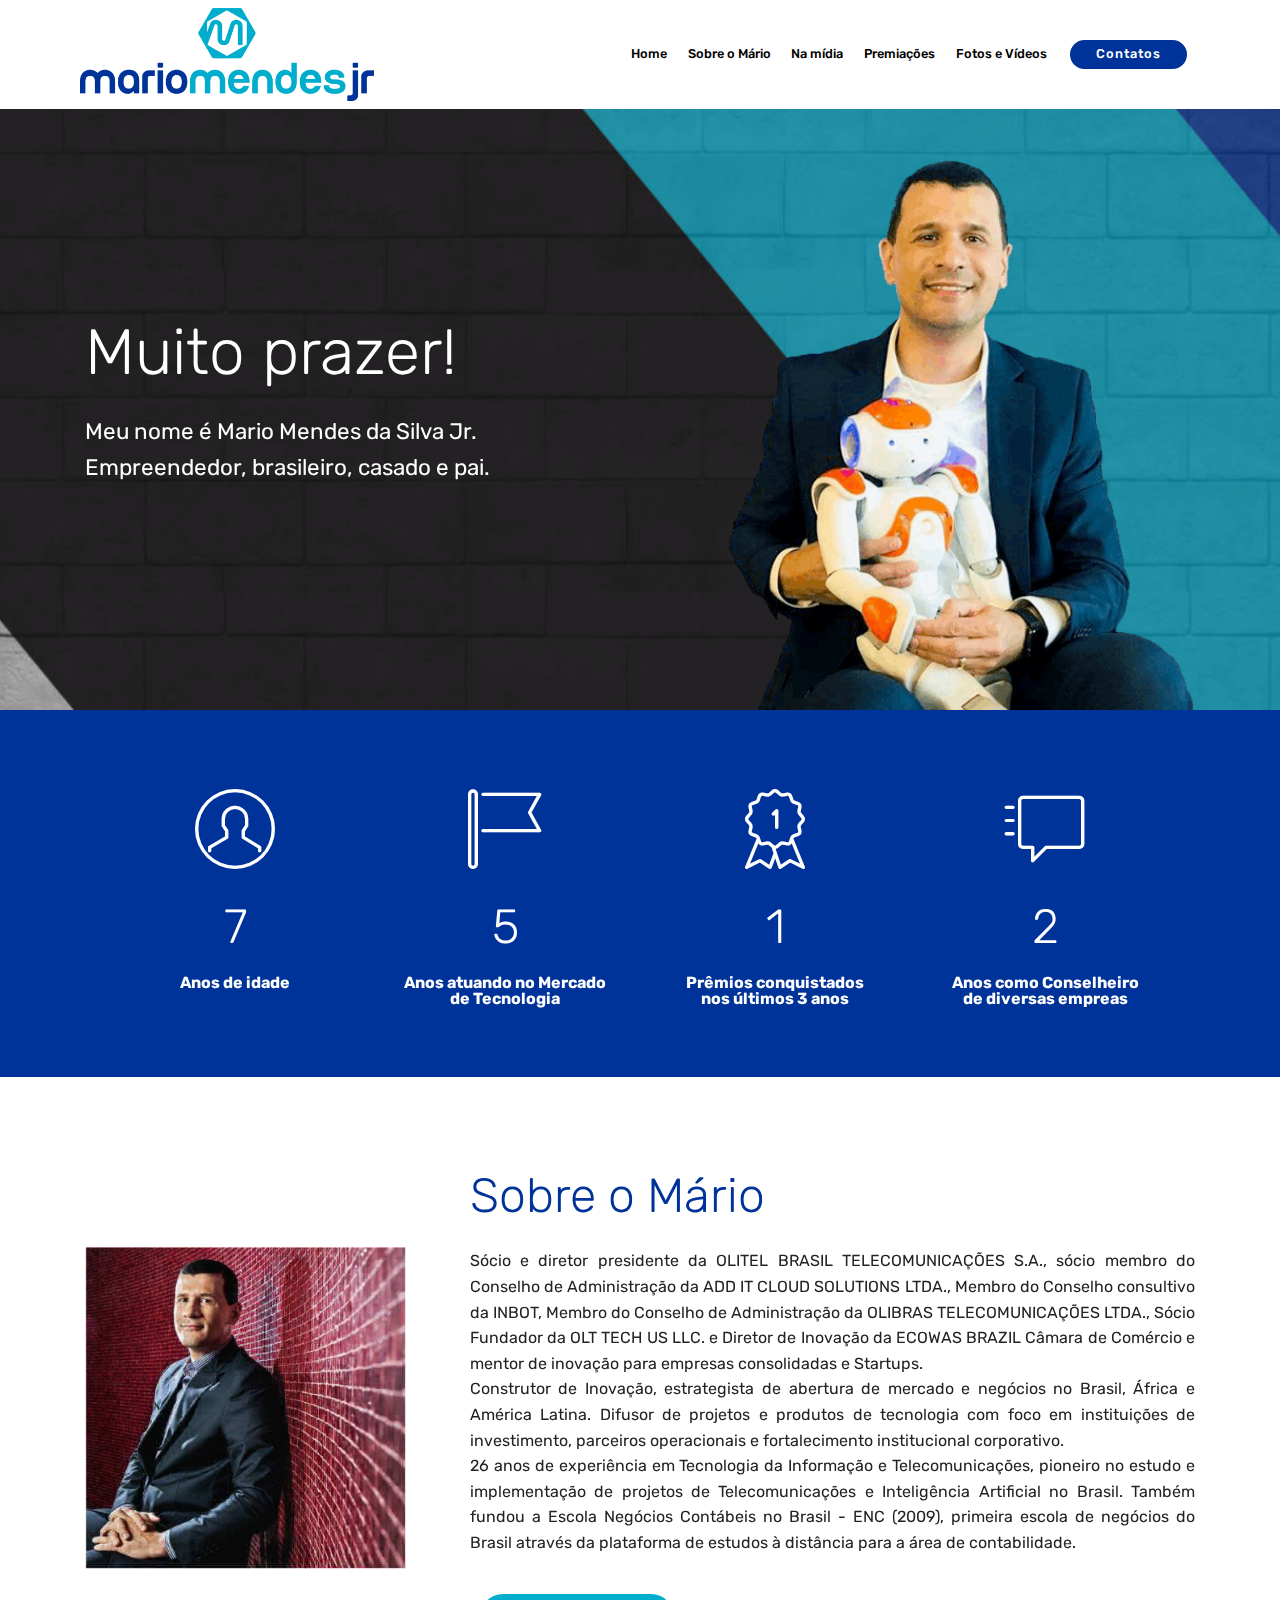
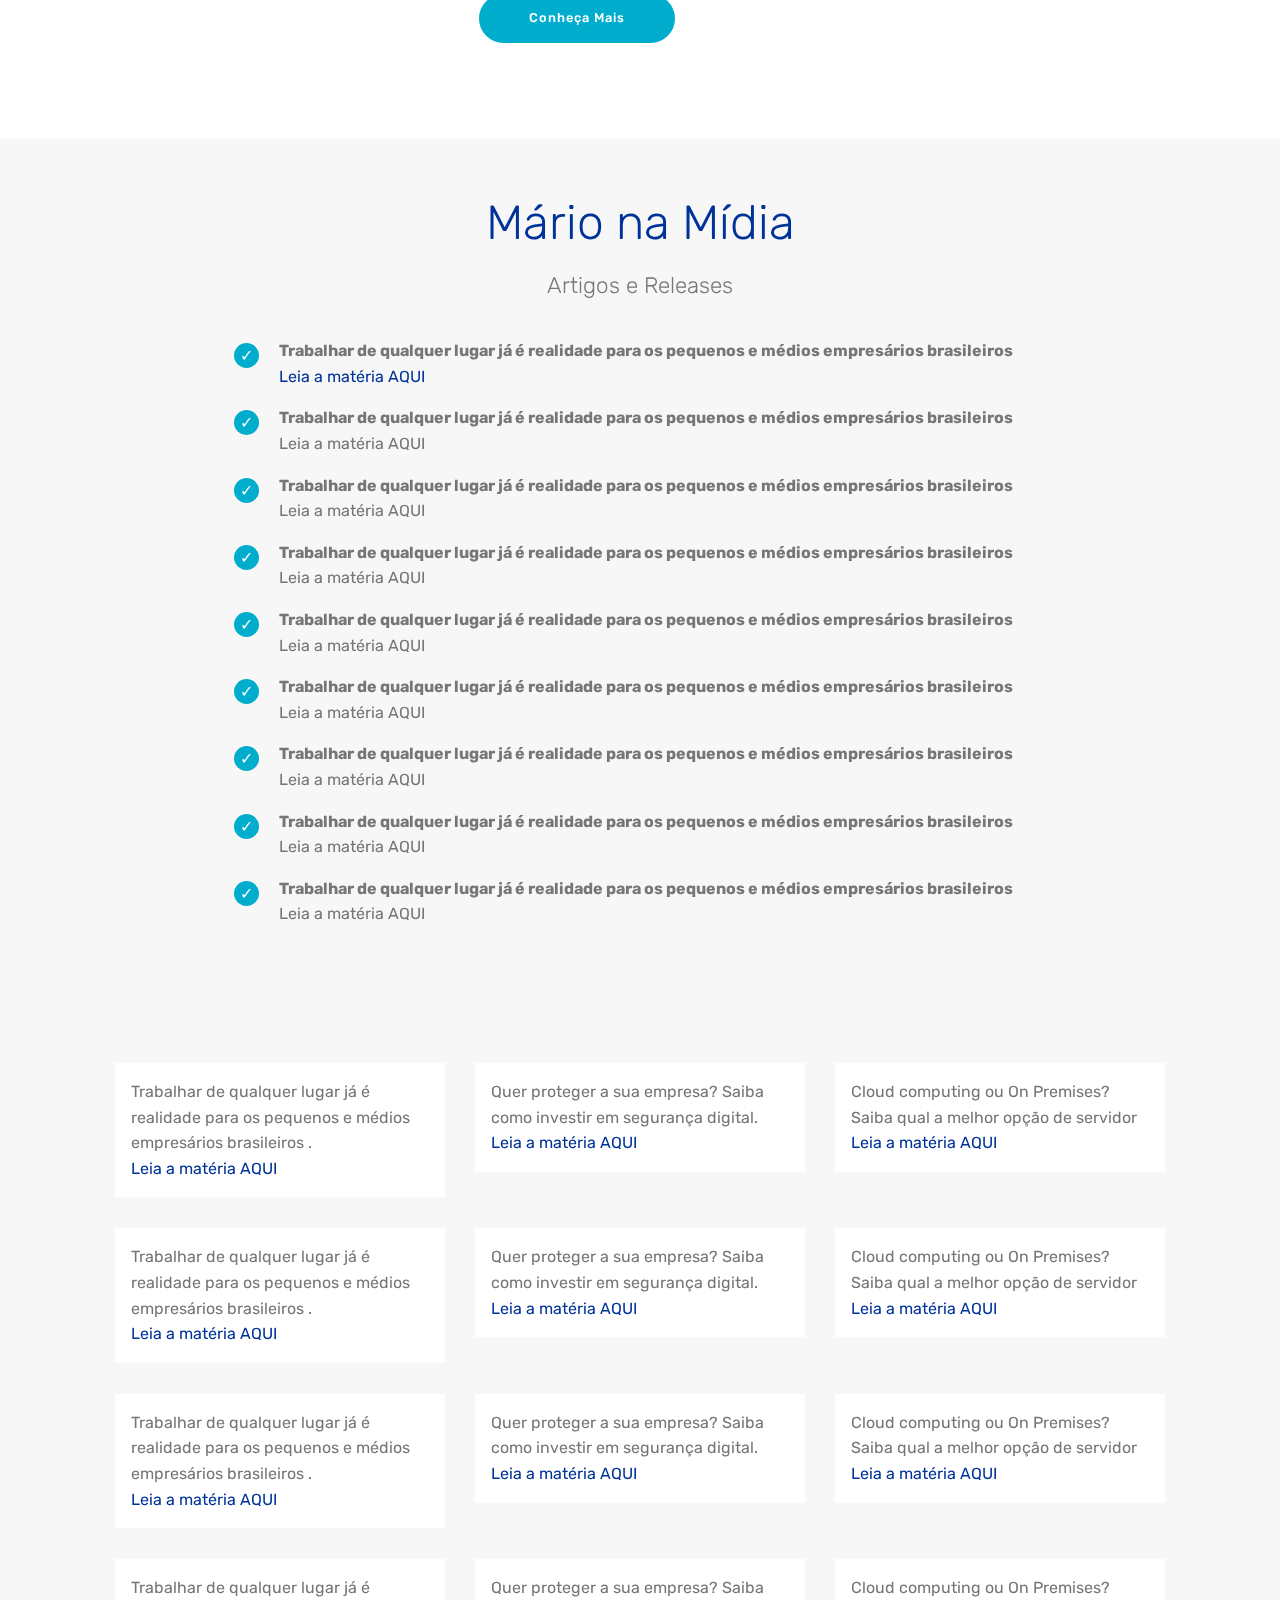
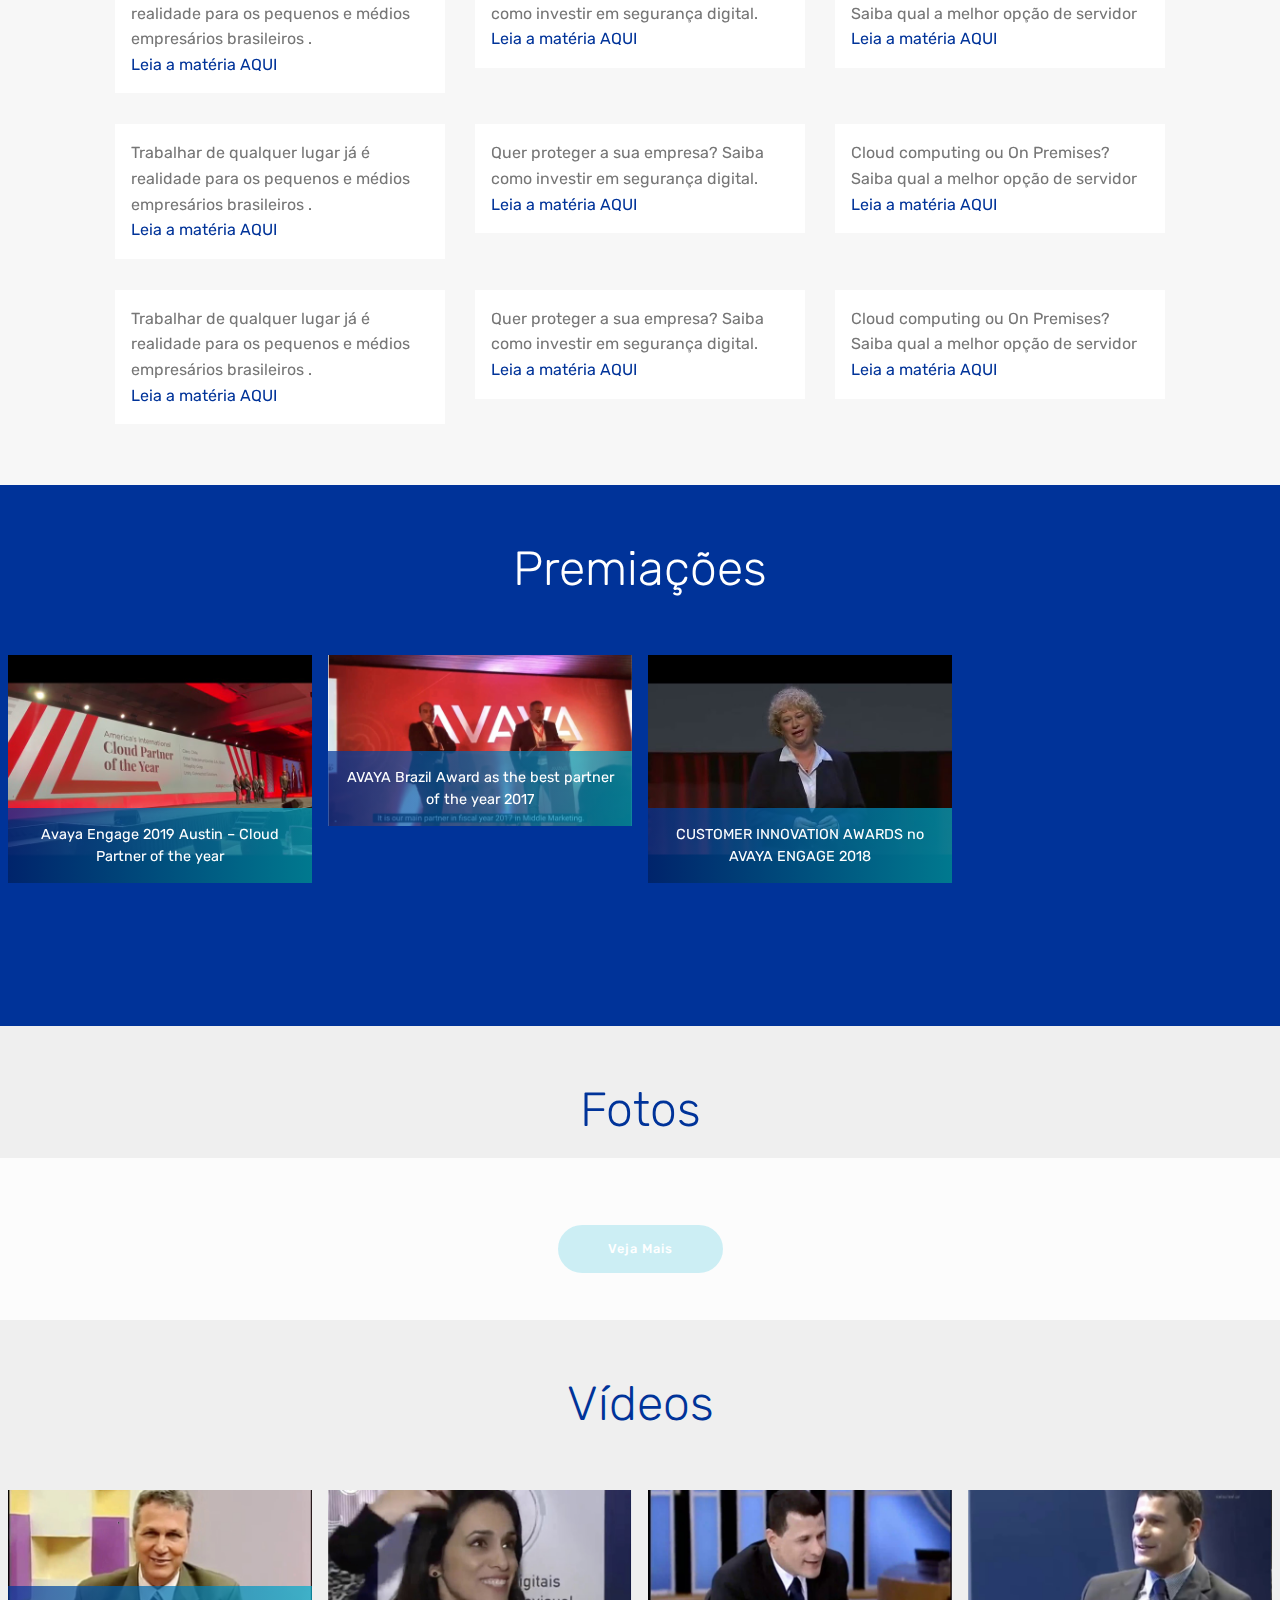
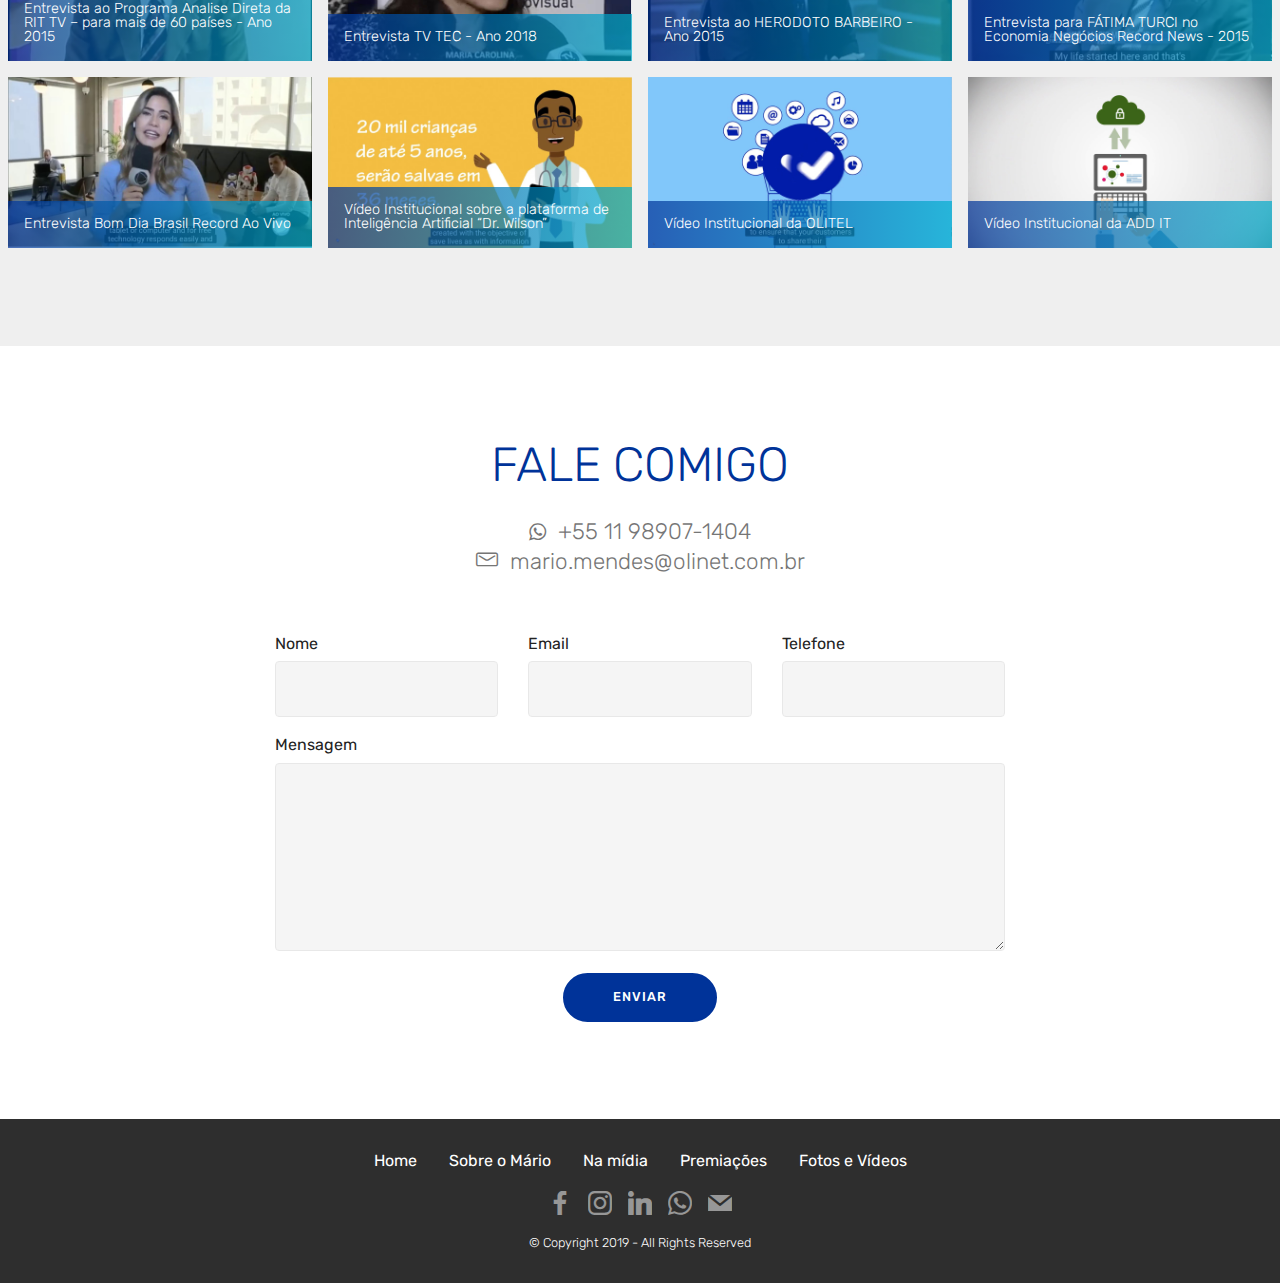
==== commit 26476448: "create github pages" ====
--- a/index.html
+++ b/index.html
@@ -71,7 +71,7 @@
     </nav>
 </section>
 
-<section class="engine"><a href="https://mobirise.info/s">free bootstrap theme</a></section><section class="header3 cid-rq1kKlLJjt mbr-parallax-background" id="header3-0">
+<section class="engine"><a href="https://mobirise.info/q">responsive website templates</a></section><section class="header3 cid-rq1kKlLJjt mbr-parallax-background" id="header3-0">
 
     
 
@@ -251,6 +251,138 @@
     </div>
 </section>
 
+<section class="mbr-section article content14 cid-rq5Wk3SoIl" id="content14-v">
+      
+     
+
+    <div class="container">
+        <div class="media-container-row">
+            <div class="row col-12 col-md-12">
+                <div class="col-12 mbr-text mbr-fonts-style col-md-4 display-7">
+                     <p class="p-3">Trabalhar de qualquer lugar já é realidade para os pequenos e médios empresários brasileiros
+.<br><span style="font-size: 1rem;"><a href="https://exame.abril.com.br/negocios/dino/correcao-trabalhar-de-qualquer-lugar-ja-e-realidade-para-os-pequenos-e-medios-empresarios-brasileiros/" target="_blank">Leia a matéria AQUI</a></span></p>
+                </div>
+                <div class="col-12 mbr-text mbr-fonts-style display-7 col-md-4">
+                     <p class="p-3">Quer proteger a sua empresa? Saiba como investir em segurança digital.<br><span style="font-size: 1rem;"><a href="https://www.terra.com.br/noticias/dino/quer-proteger-a-sua-empresa-saiba-como-investir-em-seguranca-digital,9541cb61063e5837d2d3e9e63761df8b3613x70f.html" target="_blank">Leia a matéria AQUI</a></span></p>
+                </div>
+                <div class="col-12 col-md-4 mbr-text mbr-fonts-style display-7">
+                     <p class="p-3">Cloud computing ou On Premises? Saiba qual a melhor opção de servidor<br><span style="font-size: 1rem;"><a href="http://institucional.ae.com.br/cadernos/releases/?id=eUhGV3drd201V0N0dDMrM29jMHBOQT09" target="_blank">Leia a matéria AQUI</a></span></p>
+                </div>
+            </div>
+        </div>
+    </div>
+</section>
+
+<section class="mbr-section article content14 cid-rq62jGywRf" id="content14-w">
+      
+     
+
+    <div class="container">
+        <div class="media-container-row">
+            <div class="row col-12 col-md-12">
+                <div class="col-12 mbr-text mbr-fonts-style col-md-4 display-7">
+                     <p class="p-3">Trabalhar de qualquer lugar já é realidade para os pequenos e médios empresários brasileiros
+.<br><span style="font-size: 1rem;"><a href="https://exame.abril.com.br/negocios/dino/correcao-trabalhar-de-qualquer-lugar-ja-e-realidade-para-os-pequenos-e-medios-empresarios-brasileiros/" target="_blank">Leia a matéria AQUI</a></span></p>
+                </div>
+                <div class="col-12 mbr-text mbr-fonts-style display-7 col-md-4">
+                     <p class="p-3">Quer proteger a sua empresa? Saiba como investir em segurança digital.<br><span style="font-size: 1rem;"><a href="https://www.terra.com.br/noticias/dino/quer-proteger-a-sua-empresa-saiba-como-investir-em-seguranca-digital,9541cb61063e5837d2d3e9e63761df8b3613x70f.html" target="_blank">Leia a matéria AQUI</a></span></p>
+                </div>
+                <div class="col-12 col-md-4 mbr-text mbr-fonts-style display-7">
+                     <p class="p-3">Cloud computing ou On Premises? Saiba qual a melhor opção de servidor<br><span style="font-size: 1rem;"><a href="http://institucional.ae.com.br/cadernos/releases/?id=eUhGV3drd201V0N0dDMrM29jMHBOQT09" target="_blank">Leia a matéria AQUI</a></span></p>
+                </div>
+            </div>
+        </div>
+    </div>
+</section>
+
+<section class="mbr-section article content14 cid-rq62N7cUPX" id="content14-x">
+      
+     
+
+    <div class="container">
+        <div class="media-container-row">
+            <div class="row col-12 col-md-12">
+                <div class="col-12 mbr-text mbr-fonts-style col-md-4 display-7">
+                     <p class="p-3">Trabalhar de qualquer lugar já é realidade para os pequenos e médios empresários brasileiros
+.<br><span style="font-size: 1rem;"><a href="https://exame.abril.com.br/negocios/dino/correcao-trabalhar-de-qualquer-lugar-ja-e-realidade-para-os-pequenos-e-medios-empresarios-brasileiros/" target="_blank">Leia a matéria AQUI</a></span></p>
+                </div>
+                <div class="col-12 mbr-text mbr-fonts-style display-7 col-md-4">
+                     <p class="p-3">Quer proteger a sua empresa? Saiba como investir em segurança digital.<br><span style="font-size: 1rem;"><a href="https://www.terra.com.br/noticias/dino/quer-proteger-a-sua-empresa-saiba-como-investir-em-seguranca-digital,9541cb61063e5837d2d3e9e63761df8b3613x70f.html" target="_blank">Leia a matéria AQUI</a></span></p>
+                </div>
+                <div class="col-12 col-md-4 mbr-text mbr-fonts-style display-7">
+                     <p class="p-3">Cloud computing ou On Premises? Saiba qual a melhor opção de servidor<br><span style="font-size: 1rem;"><a href="http://institucional.ae.com.br/cadernos/releases/?id=eUhGV3drd201V0N0dDMrM29jMHBOQT09" target="_blank">Leia a matéria AQUI</a></span></p>
+                </div>
+            </div>
+        </div>
+    </div>
+</section>
+
+<section class="mbr-section article content14 cid-rq62OQMyYO" id="content14-y">
+      
+     
+
+    <div class="container">
+        <div class="media-container-row">
+            <div class="row col-12 col-md-12">
+                <div class="col-12 mbr-text mbr-fonts-style col-md-4 display-7">
+                     <p class="p-3">Trabalhar de qualquer lugar já é realidade para os pequenos e médios empresários brasileiros
+.<br><span style="font-size: 1rem;"><a href="https://exame.abril.com.br/negocios/dino/correcao-trabalhar-de-qualquer-lugar-ja-e-realidade-para-os-pequenos-e-medios-empresarios-brasileiros/" target="_blank">Leia a matéria AQUI</a></span></p>
+                </div>
+                <div class="col-12 mbr-text mbr-fonts-style display-7 col-md-4">
+                     <p class="p-3">Quer proteger a sua empresa? Saiba como investir em segurança digital.<br><span style="font-size: 1rem;"><a href="https://www.terra.com.br/noticias/dino/quer-proteger-a-sua-empresa-saiba-como-investir-em-seguranca-digital,9541cb61063e5837d2d3e9e63761df8b3613x70f.html" target="_blank">Leia a matéria AQUI</a></span></p>
+                </div>
+                <div class="col-12 col-md-4 mbr-text mbr-fonts-style display-7">
+                     <p class="p-3">Cloud computing ou On Premises? Saiba qual a melhor opção de servidor<br><span style="font-size: 1rem;"><a href="http://institucional.ae.com.br/cadernos/releases/?id=eUhGV3drd201V0N0dDMrM29jMHBOQT09" target="_blank">Leia a matéria AQUI</a></span></p>
+                </div>
+            </div>
+        </div>
+    </div>
+</section>
+
+<section class="mbr-section article content14 cid-rq62RglMNW" id="content14-10">
+      
+     
+
+    <div class="container">
+        <div class="media-container-row">
+            <div class="row col-12 col-md-12">
+                <div class="col-12 mbr-text mbr-fonts-style col-md-4 display-7">
+                     <p class="p-3">Trabalhar de qualquer lugar já é realidade para os pequenos e médios empresários brasileiros
+.<br><span style="font-size: 1rem;"><a href="https://exame.abril.com.br/negocios/dino/correcao-trabalhar-de-qualquer-lugar-ja-e-realidade-para-os-pequenos-e-medios-empresarios-brasileiros/" target="_blank">Leia a matéria AQUI</a></span></p>
+                </div>
+                <div class="col-12 mbr-text mbr-fonts-style display-7 col-md-4">
+                     <p class="p-3">Quer proteger a sua empresa? Saiba como investir em segurança digital.<br><span style="font-size: 1rem;"><a href="https://www.terra.com.br/noticias/dino/quer-proteger-a-sua-empresa-saiba-como-investir-em-seguranca-digital,9541cb61063e5837d2d3e9e63761df8b3613x70f.html" target="_blank">Leia a matéria AQUI</a></span></p>
+                </div>
+                <div class="col-12 col-md-4 mbr-text mbr-fonts-style display-7">
+                     <p class="p-3">Cloud computing ou On Premises? Saiba qual a melhor opção de servidor<br><span style="font-size: 1rem;"><a href="http://institucional.ae.com.br/cadernos/releases/?id=eUhGV3drd201V0N0dDMrM29jMHBOQT09" target="_blank">Leia a matéria AQUI</a></span></p>
+                </div>
+            </div>
+        </div>
+    </div>
+</section>
+
+<section class="mbr-section article content14 cid-rq62VqXewt" id="content14-11">
+      
+     
+
+    <div class="container">
+        <div class="media-container-row">
+            <div class="row col-12 col-md-12">
+                <div class="col-12 mbr-text mbr-fonts-style col-md-4 display-7">
+                     <p class="p-3">Trabalhar de qualquer lugar já é realidade para os pequenos e médios empresários brasileiros
+.<br><span style="font-size: 1rem;"><a href="https://exame.abril.com.br/negocios/dino/correcao-trabalhar-de-qualquer-lugar-ja-e-realidade-para-os-pequenos-e-medios-empresarios-brasileiros/" target="_blank">Leia a matéria AQUI</a></span></p>
+                </div>
+                <div class="col-12 mbr-text mbr-fonts-style display-7 col-md-4">
+                     <p class="p-3">Quer proteger a sua empresa? Saiba como investir em segurança digital.<br><span style="font-size: 1rem;"><a href="https://www.terra.com.br/noticias/dino/quer-proteger-a-sua-empresa-saiba-como-investir-em-seguranca-digital,9541cb61063e5837d2d3e9e63761df8b3613x70f.html" target="_blank">Leia a matéria AQUI</a></span></p>
+                </div>
+                <div class="col-12 col-md-4 mbr-text mbr-fonts-style display-7">
+                     <p class="p-3">Cloud computing ou On Premises? Saiba qual a melhor opção de servidor<br><span style="font-size: 1rem;"><a href="http://institucional.ae.com.br/cadernos/releases/?id=eUhGV3drd201V0N0dDMrM29jMHBOQT09" target="_blank">Leia a matéria AQUI</a></span></p>
+                </div>
+            </div>
+        </div>
+    </div>
+</section>
+
 <section class="mbr-section content4 cid-rq2ZnyAij1" id="content4-j">
 
     
@@ -293,7 +425,7 @@
     </div>
 </section>
 
-<section class="mbr-instagram-feed" data-rows="2" data-per-row-slider="" data-spacing="5" data-full-width="true" data-token="4763240100.727bfe1.e3730b1ced984fd9a2fe825c4da77cb5" data-per-row-grid="5" id="instagram-feed-block-5" data-rv-view="1865" style="background-color: rgb(239, 239, 239); padding-top: 40px; padding-bottom: 40px;">
+<section class="mbr-instagram-feed" data-rows="3" data-per-row-slider="" data-spacing="5" data-full-width="true" data-token="8184086713.727bfe1.983f0dbd707b483e8131c188ddeff48a" data-per-row-grid="5" id="instagram-feed-block-5" data-rv-view="1865" style="background-color: rgb(239, 239, 239); padding-top: 40px; padding-bottom: 40px;">
     
     <div class="container container_toggle">
         <div class="row">
@@ -353,7 +485,7 @@
         <div class="row justify-content-center">
             <div class="media-container-column col-lg-8" data-form-type="formoid">
                 <!---Formbuilder Form--->
-                <form action="https://mobirise.com/" method="POST" class="mbr-form form-with-styler" data-form-title="Contato via Site Mario"><input type="hidden" name="email" data-form-email="true" value="ksRsqMdg/RmMlvJ3/uzaJ18u/d+8i16dOOuvy+4V5lqJXmBI+bqiyctRNF+Umd6kMNUVzr2lF8vs3poBYbVlPNpT0VBn+6syUq1ph1odd/aGuRuM3Z4UMrLAw05QW5ig">
+                <form action="https://mobirise.com/" method="POST" class="mbr-form form-with-styler" data-form-title="Contato via Site Mario"><input type="hidden" name="email" data-form-email="true" value="wyi6afMda1Y5TkvMYO9uVVsEJ+E81y7QVV92E4eAEnFXKJ0T+NcDDfRcOFk3jLphsasYbUEP4omMpVFqGAqkFwFzLmwlfL2oJfhmTz4FHWIUR0O/Oiu7g0EsUx30czqo">
                     <div class="row row-sm-offset">
                         <div hidden="hidden" data-form-alert="" class="alert alert-success col-12">Obrigado! Retornarei seu contato em breve.</div>
                         <div hidden="hidden" data-form-alert-danger="" class="alert alert-danger col-12">
--- a/assets/mobirise/css/mbr-additional.css
+++ b/assets/mobirise/css/mbr-additional.css
@@ -1916,6 +1916,72 @@
   border-radius: 50%;
   content: '✓';
 }
+.cid-rq5Wk3SoIl {
+  padding-top: 60px;
+  padding-bottom: 0px;
+  background-color: #f7f7f7;
+}
+.cid-rq5Wk3SoIl .mbr-text {
+  color: #767676;
+}
+.cid-rq5Wk3SoIl .mbr-text p {
+  background: #ffffff;
+}
+.cid-rq62jGywRf {
+  padding-top: 15px;
+  padding-bottom: 0px;
+  background-color: #f7f7f7;
+}
+.cid-rq62jGywRf .mbr-text {
+  color: #767676;
+}
+.cid-rq62jGywRf .mbr-text p {
+  background: #ffffff;
+}
+.cid-rq62N7cUPX {
+  padding-top: 15px;
+  padding-bottom: 0px;
+  background-color: #f7f7f7;
+}
+.cid-rq62N7cUPX .mbr-text {
+  color: #767676;
+}
+.cid-rq62N7cUPX .mbr-text p {
+  background: #ffffff;
+}
+.cid-rq62OQMyYO {
+  padding-top: 15px;
+  padding-bottom: 0px;
+  background-color: #f7f7f7;
+}
+.cid-rq62OQMyYO .mbr-text {
+  color: #767676;
+}
+.cid-rq62OQMyYO .mbr-text p {
+  background: #ffffff;
+}
+.cid-rq62RglMNW {
+  padding-top: 15px;
+  padding-bottom: 0px;
+  background-color: #f7f7f7;
+}
+.cid-rq62RglMNW .mbr-text {
+  color: #767676;
+}
+.cid-rq62RglMNW .mbr-text p {
+  background: #ffffff;
+}
+.cid-rq62VqXewt {
+  padding-top: 15px;
+  padding-bottom: 45px;
+  background-color: #f7f7f7;
+}
+.cid-rq62VqXewt .mbr-text {
+  color: #767676;
+}
+.cid-rq62VqXewt .mbr-text p {
+  background: #ffffff;
+}
 .cid-rq2ZnyAij1 {
   padding-top: 60px;
   padding-bottom: 0px;
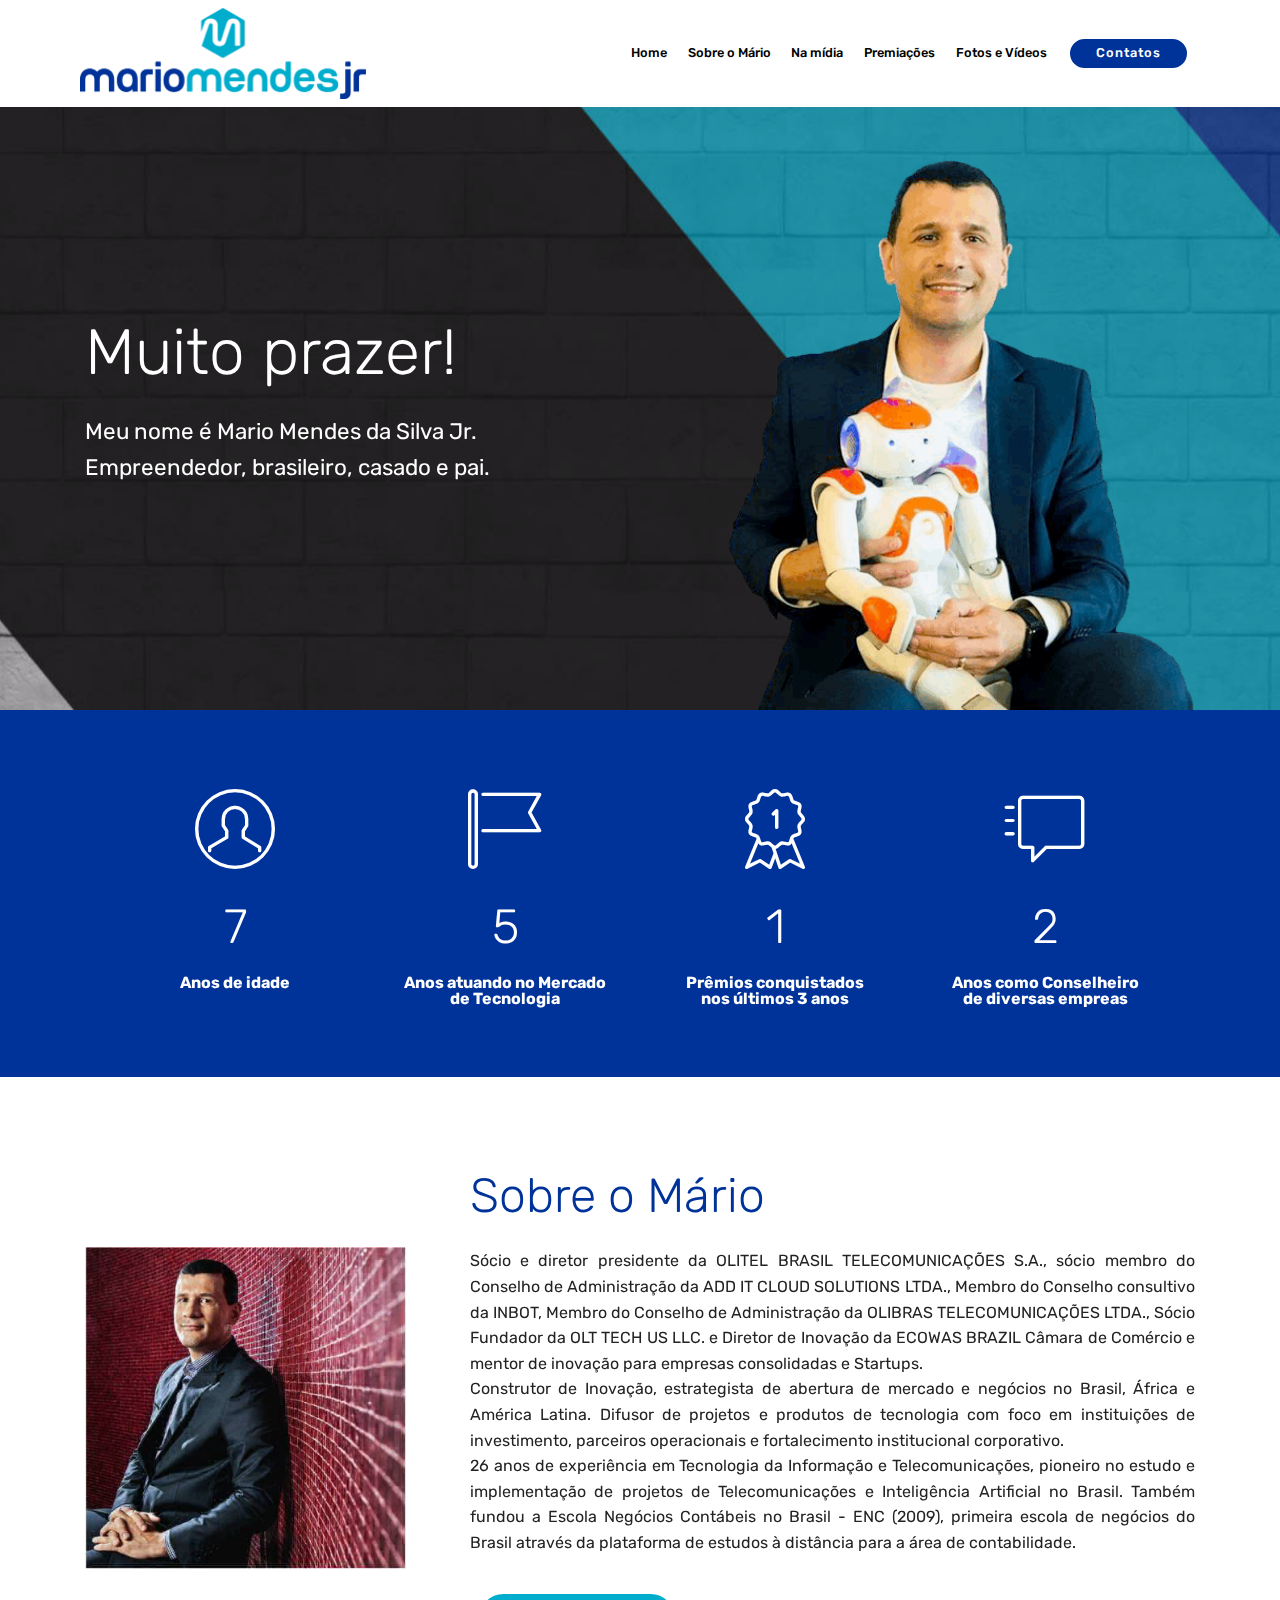
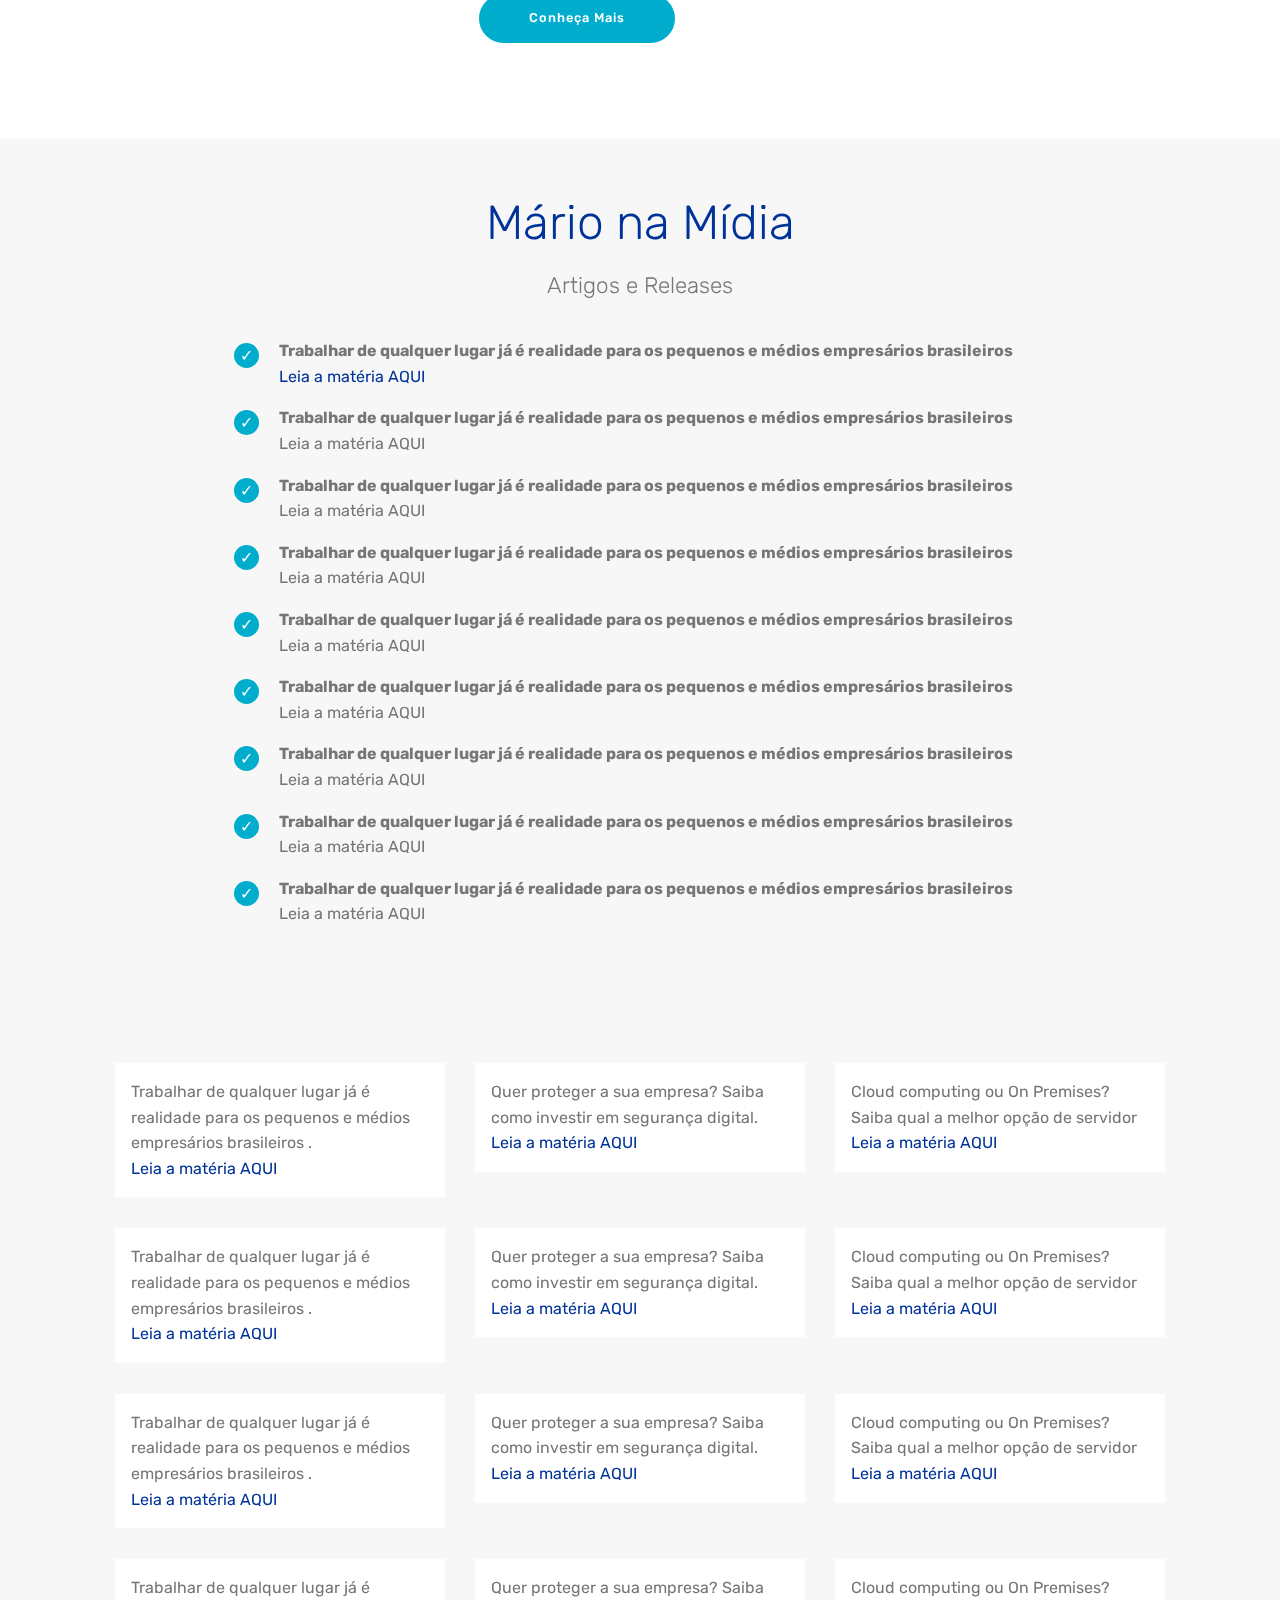
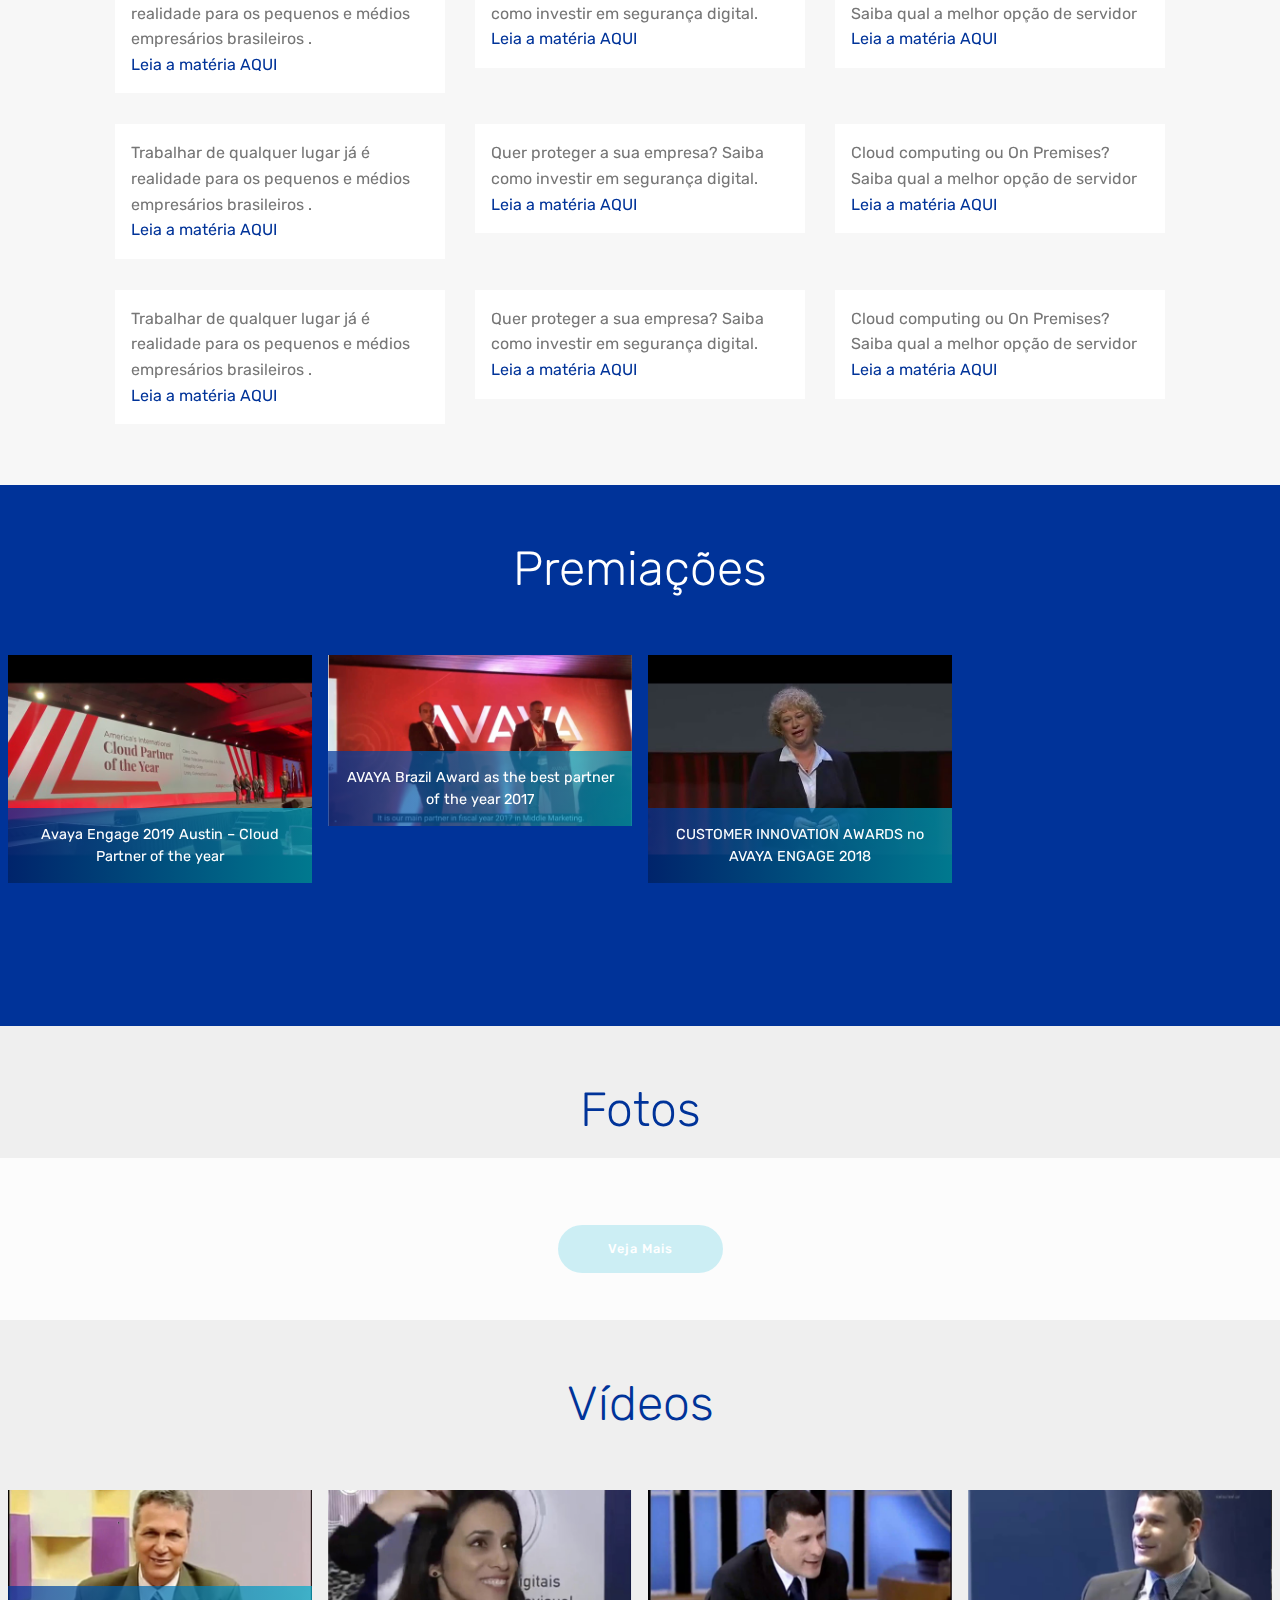
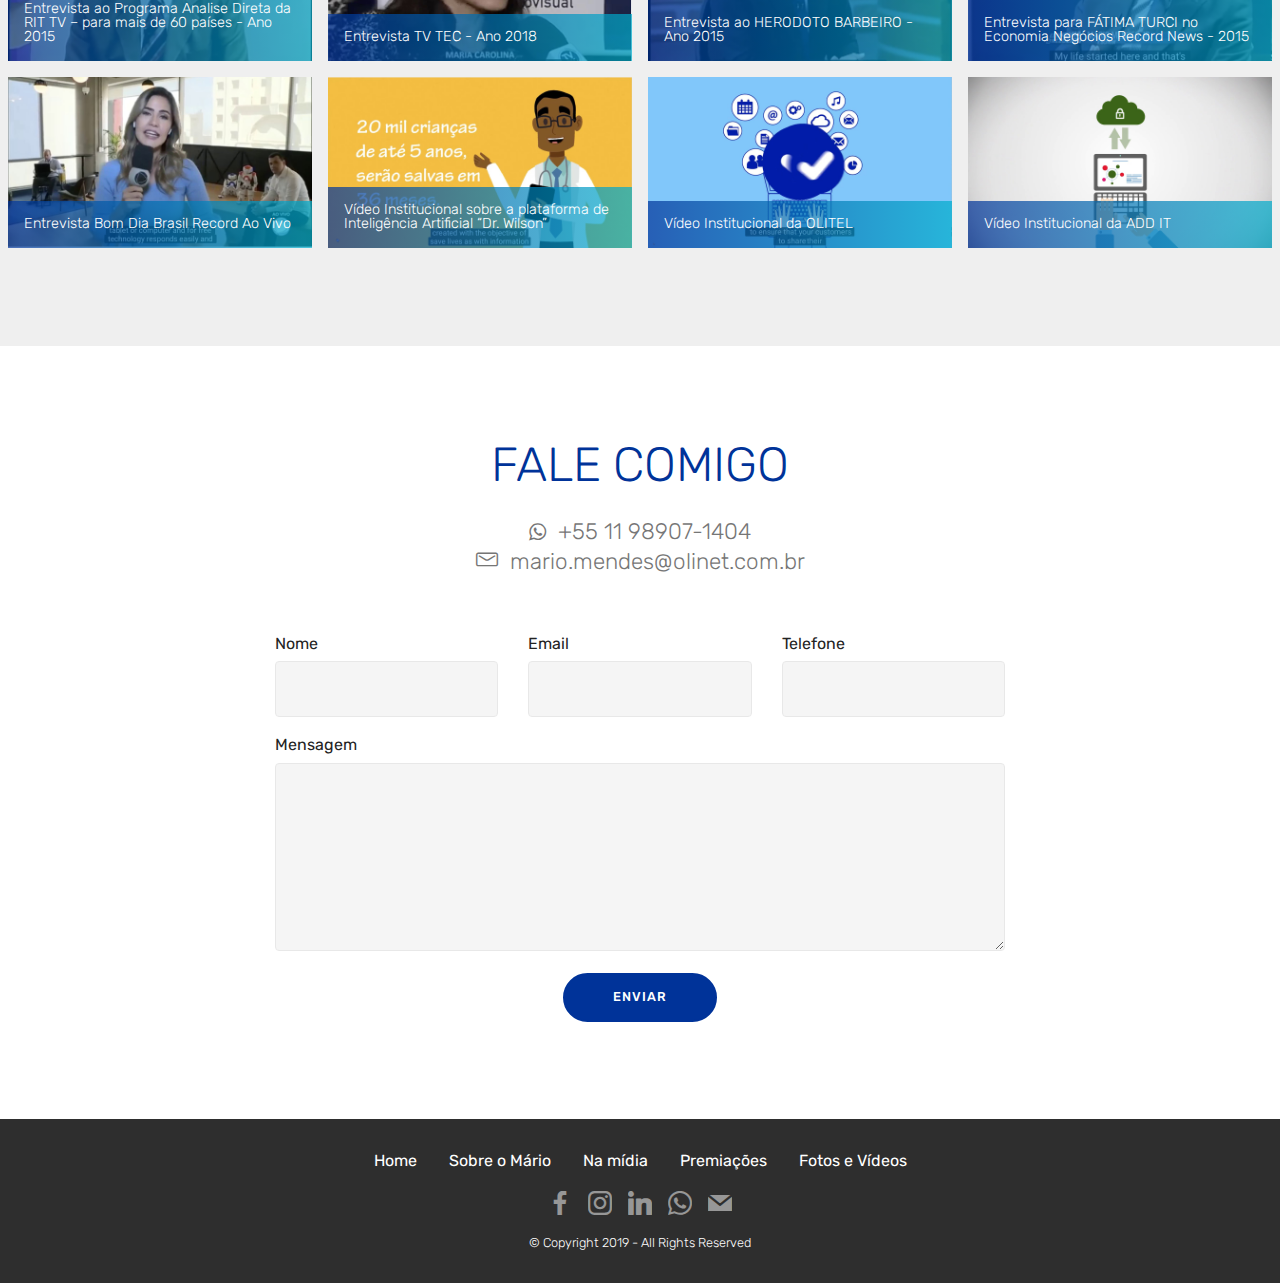
==== commit 75242301: "create github pages" ====
--- a/index.html
+++ b/index.html
@@ -48,7 +48,7 @@
             <div class="navbar-brand">
                 <span class="navbar-logo">
                     <a href="#top">
-                        <img src="assets/images/mariologo-560x177.png" alt="Mario Mendes Jr" title="" style="height: 5.8rem;">
+                        <img src="assets/images/mmj-574x183.png" alt="Mario Mendes Jr" title="" style="height: 5.7rem;">
                     </a>
                 </span>
                 
@@ -71,7 +71,7 @@
     </nav>
 </section>
 
-<section class="engine"><a href="https://mobirise.info/q">responsive website templates</a></section><section class="header3 cid-rq1kKlLJjt mbr-parallax-background" id="header3-0">
+<section class="engine"><a href="https://mobirise.info/s">free bootstrap themes</a></section><section class="header3 cid-rq1kKlLJjt mbr-parallax-background" id="header3-0">
 
     
 
@@ -485,7 +485,7 @@
         <div class="row justify-content-center">
             <div class="media-container-column col-lg-8" data-form-type="formoid">
                 <!---Formbuilder Form--->
-                <form action="https://mobirise.com/" method="POST" class="mbr-form form-with-styler" data-form-title="Contato via Site Mario"><input type="hidden" name="email" data-form-email="true" value="wyi6afMda1Y5TkvMYO9uVVsEJ+E81y7QVV92E4eAEnFXKJ0T+NcDDfRcOFk3jLphsasYbUEP4omMpVFqGAqkFwFzLmwlfL2oJfhmTz4FHWIUR0O/Oiu7g0EsUx30czqo">
+                <form action="https://mobirise.com/" method="POST" class="mbr-form form-with-styler" data-form-title="Contato via Site Mario"><input type="hidden" name="email" data-form-email="true" value="mrpZJV8FDVQTe65a+Kn8spGsGROw+/RkobdIeE5qq2PDEQQYGoiMSD+khCkF49s9JAiz4XIrrb2v8vwEpO9zQBA89sW0O5D0cJSdogvXXXbe7aHU19gK6yZwoLzNoBx5">
                     <div class="row row-sm-offset">
                         <div hidden="hidden" data-form-alert="" class="alert alert-success col-12">Obrigado! Retornarei seu contato em breve.</div>
                         <div hidden="hidden" data-form-alert-danger="" class="alert alert-danger col-12">
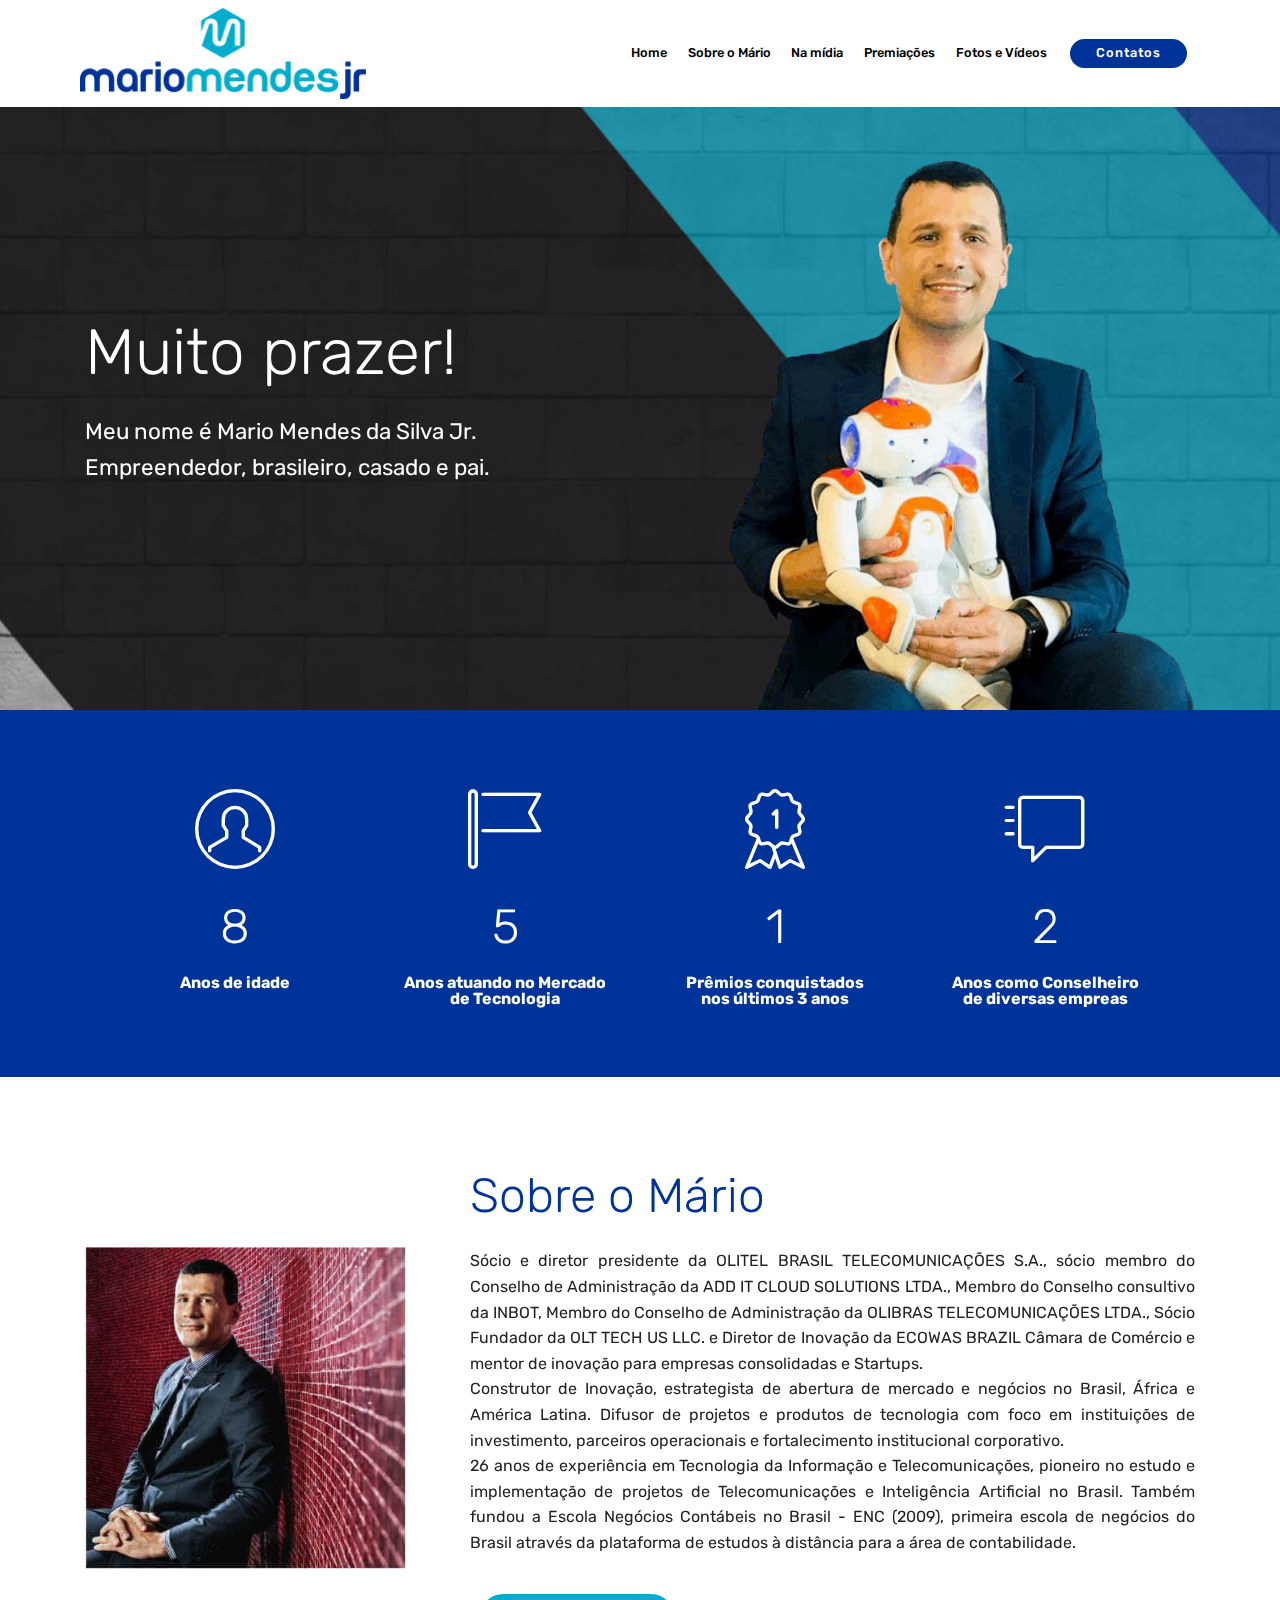
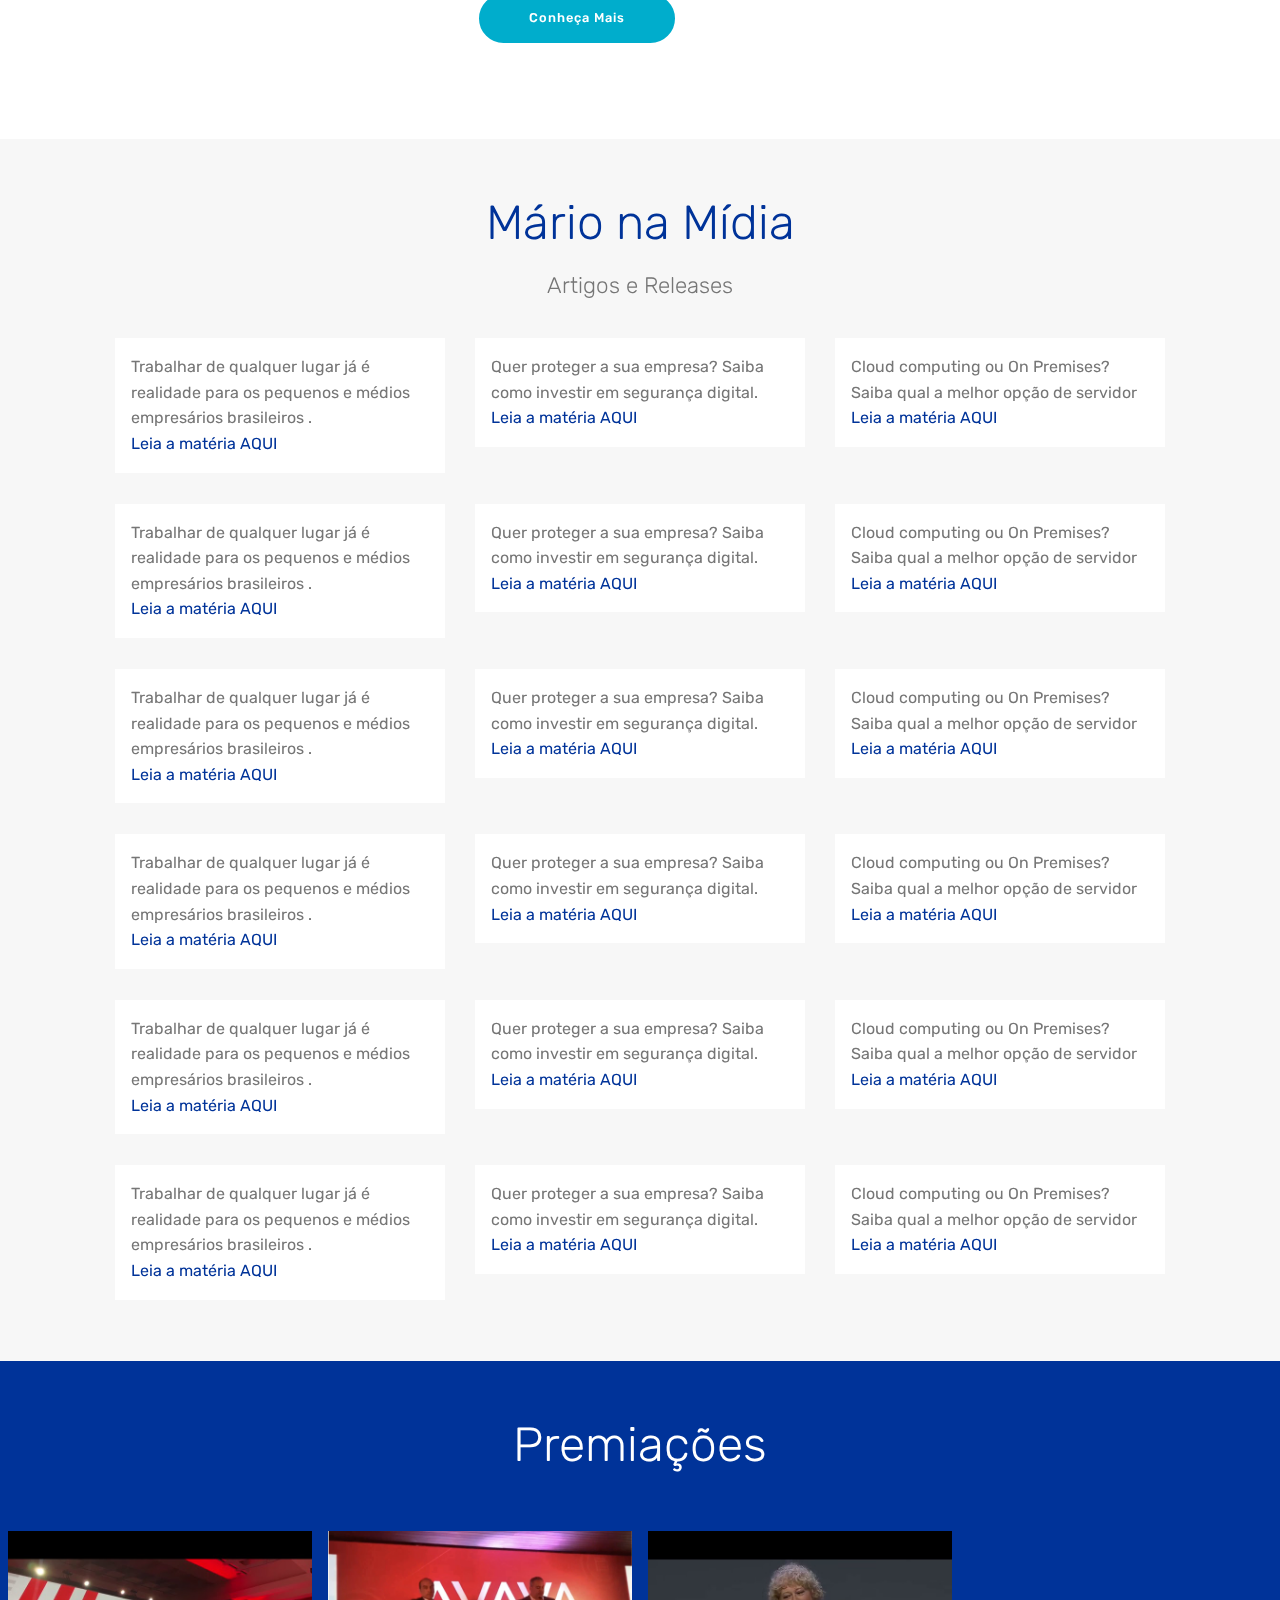
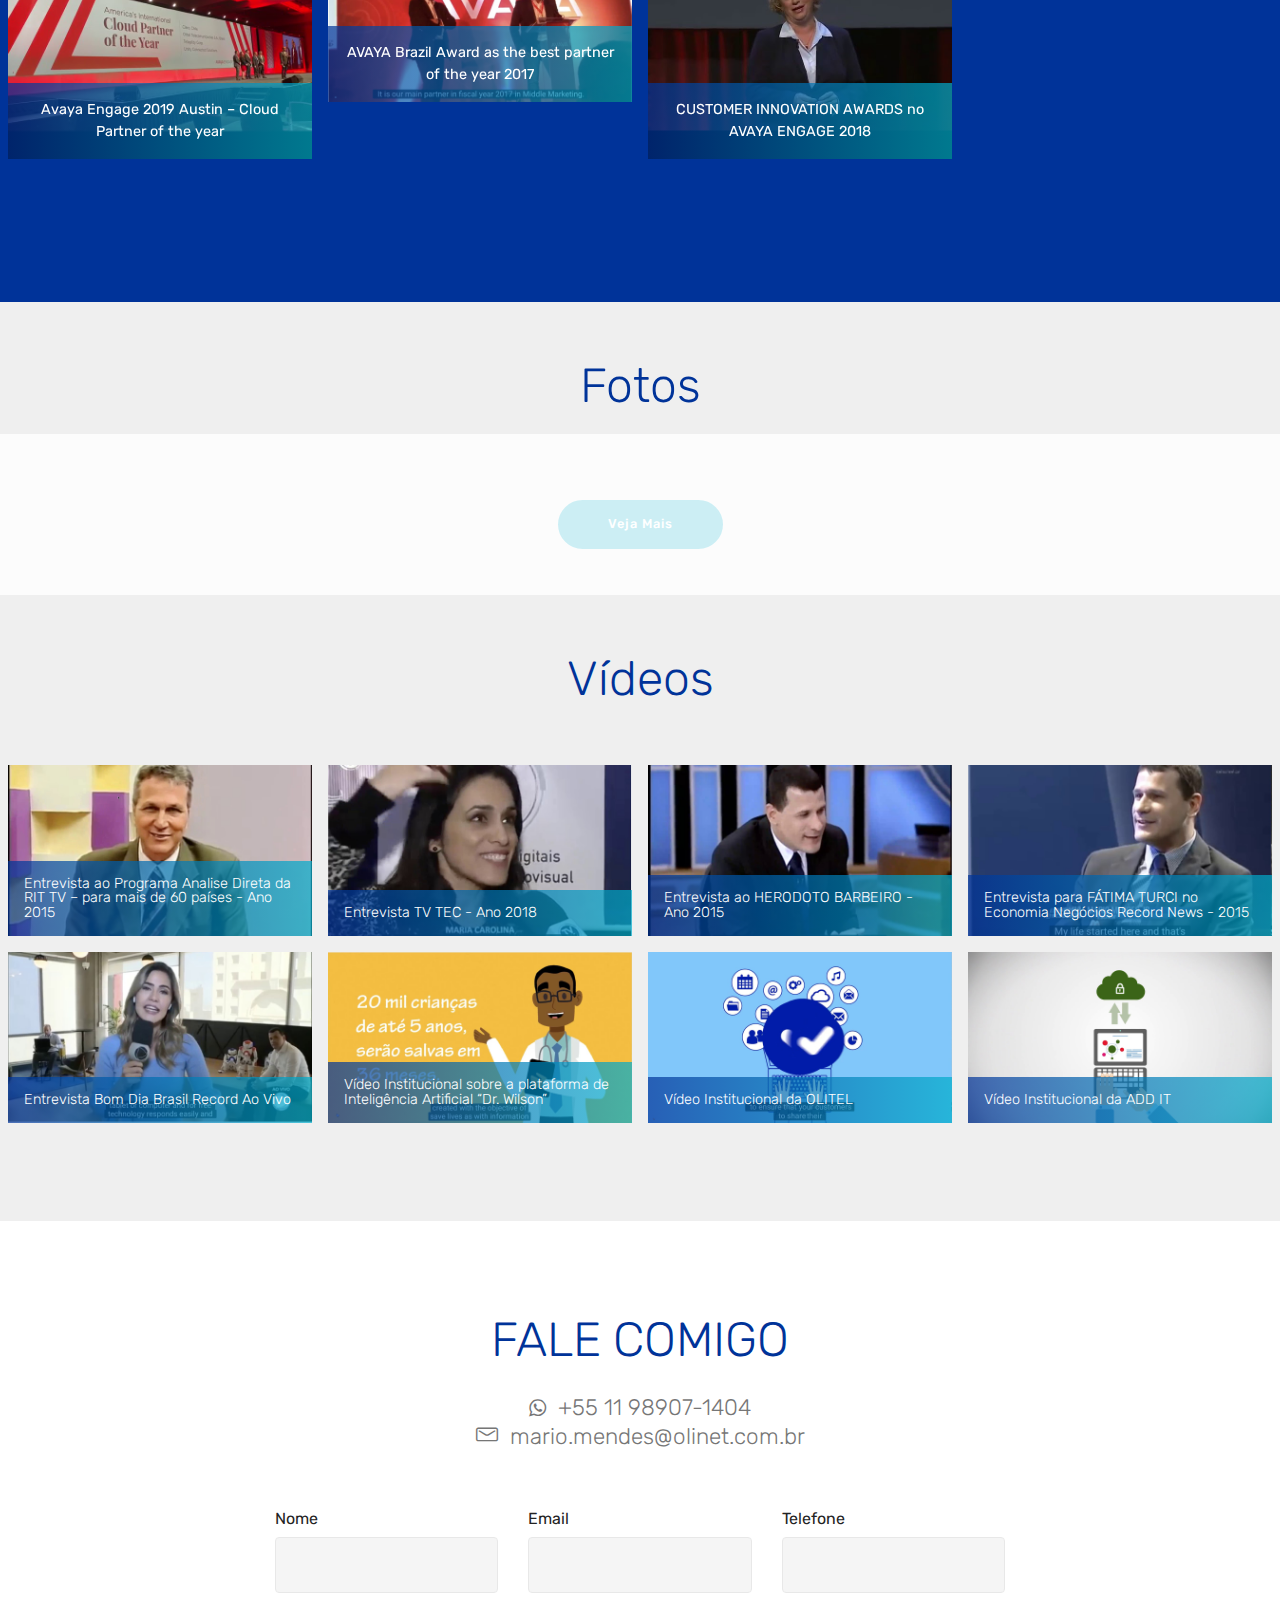
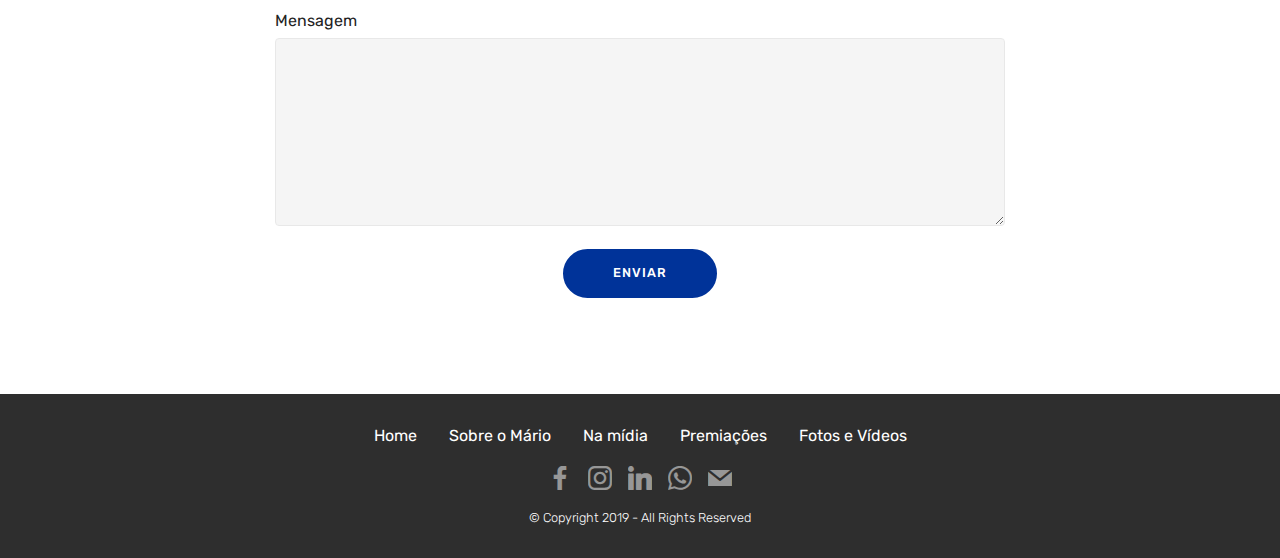
==== commit c76e889f: "create github pages" ====
--- a/index.html
+++ b/index.html
@@ -71,7 +71,7 @@
     </nav>
 </section>
 
-<section class="engine"><a href="https://mobirise.info/s">free bootstrap themes</a></section><section class="header3 cid-rq1kKlLJjt mbr-parallax-background" id="header3-0">
+<section class="engine"><a href="https://mobirise.info/c">site builder</a></section><section class="header3 cid-rq1kKlLJjt mbr-parallax-background" id="header3-0">
 
     
 
@@ -219,33 +219,6 @@
                 <h3 class="mbr-section-subtitle align-center mbr-light mbr-fonts-style display-5">
                     Artigos e Releases</h3>
                 
-            </div>
-        </div>
-    </div>
-</section>
-
-<section class="mbr-section article content12 cid-rq2Ym56pgc" id="content12-i">
-     
-
-    <div class="container">
-        <div class="media-container-row">
-            <div class="mbr-text counter-container col-12 col-md-9 mbr-fonts-style display-7">
-                <ul>
-                    <li><strong>Trabalhar de qualquer lugar já é realidade para os pequenos e médios empresários brasileiros<br><span style="font-size: 1rem; background-color: rgb(247, 247, 247);"><a href="https://exame.abril.com.br/negocios/dino/correcao-trabalhar-de-qualquer-lugar-ja-e-realidade-para-os-pequenos-e-medios-empresarios-brasileiros/" target="_blank">Leia a matéria</a></span><a href="https://exame.abril.com.br/negocios/dino/correcao-trabalhar-de-qualquer-lugar-ja-e-realidade-para-os-pequenos-e-medios-empresarios-brasileiros/" target="_blank">&nbsp;AQUI</a></strong></li>
-                    <li><strong>Trabalhar de qualquer lugar já é realidade para os pequenos e médios empresários brasileiros
-<br></strong><span style="font-size: 1rem;">Leia a matéria AQUI</span></li>
-                    <li><strong>Trabalhar de qualquer lugar já é realidade para os pequenos e médios empresários brasileiros<br></strong><span style="font-size: 1rem;">Leia a matéria AQUI</span></li><li><span style="font-size: 1rem;"><strong>Trabalhar de qualquer lugar já é realidade para os pequenos e médios empresários brasileiros
-</strong><br></span>Leia a matéria AQUI</li><li><strong>Trabalhar de qualquer lugar já é realidade para os pequenos e médios empresários brasileiros
-</strong><br>Leia a matéria AQUI&nbsp;</li>
-                    <li><strong>Trabalhar de qualquer lugar já é realidade para os pequenos e médios empresários brasileiros
-<br></strong><span style="font-size: 1rem;">Leia a matéria AQUI</span></li>
-                    <li><strong>Trabalhar de qualquer lugar já é realidade para os pequenos e médios empresários brasileiros
-<br></strong><span style="font-size: 1rem;">Leia a matéria AQUI</span></li>
-                    <li><strong>Trabalhar de qualquer lugar já é realidade para os pequenos e médios empresários brasileiros
-<br></strong><span style="font-size: 1rem;">Leia a matéria AQUI</span></li>
-                    <li><strong>Trabalhar de qualquer lugar já é realidade para os pequenos e médios empresários brasileiros
-<br></strong><span style="font-size: 1rem;">Leia a matéria AQUI</span></li>
-                </ul>
             </div>
         </div>
     </div>
@@ -485,7 +458,7 @@
         <div class="row justify-content-center">
             <div class="media-container-column col-lg-8" data-form-type="formoid">
                 <!---Formbuilder Form--->
-                <form action="https://mobirise.com/" method="POST" class="mbr-form form-with-styler" data-form-title="Contato via Site Mario"><input type="hidden" name="email" data-form-email="true" value="mrpZJV8FDVQTe65a+Kn8spGsGROw+/RkobdIeE5qq2PDEQQYGoiMSD+khCkF49s9JAiz4XIrrb2v8vwEpO9zQBA89sW0O5D0cJSdogvXXXbe7aHU19gK6yZwoLzNoBx5">
+                <form action="https://mobirise.com/" method="POST" class="mbr-form form-with-styler" data-form-title="Contato via Site Mario"><input type="hidden" name="email" data-form-email="true" value="3wQVIA533Gcfmqmn6bXrG0CB2Qa7wJspDwfTtpWB56DiPrIHUqjtp5Bm4A6IvPOqGa1e5D2aERPE35FrbdKPlXV0pY0+zMSNYJsW96sVOOHpvCQ5d29CAr3ZyRFb/VSC">
                     <div class="row row-sm-offset">
                         <div hidden="hidden" data-form-alert="" class="alert alert-success col-12">Obrigado! Retornarei seu contato em breve.</div>
                         <div hidden="hidden" data-form-alert-danger="" class="alert alert-danger col-12">
--- a/assets/mobirise/css/mbr-additional.css
+++ b/assets/mobirise/css/mbr-additional.css
@@ -1883,41 +1883,8 @@
 .cid-rq2YdIK7co H2 {
   color: #003399;
 }
-.cid-rq2Ym56pgc {
+.cid-rq5Wk3SoIl {
   padding-top: 30px;
-  padding-bottom: 60px;
-  background-color: #f7f7f7;
-}
-.cid-rq2Ym56pgc .counter-container {
-  color: #767676;
-}
-.cid-rq2Ym56pgc .counter-container ul {
-  margin-bottom: 0;
-}
-.cid-rq2Ym56pgc .counter-container ul li {
-  margin-bottom: 1rem;
-  list-style: none;
-}
-.cid-rq2Ym56pgc .counter-container ul li:before {
-  position: absolute;
-  left: 0px;
-  margin-top: -10px;
-  padding-top: 3px;
-  content: '';
-  display: inline-block;
-  text-align: center;
-  margin: 5px 10px;
-  line-height: 20px;
-  transition: all .2s;
-  color: #ffffff;
-  background: #00adcc;
-  width: 25px;
-  height: 25px;
-  border-radius: 50%;
-  content: '✓';
-}
-.cid-rq5Wk3SoIl {
-  padding-top: 60px;
   padding-bottom: 0px;
   background-color: #f7f7f7;
 }
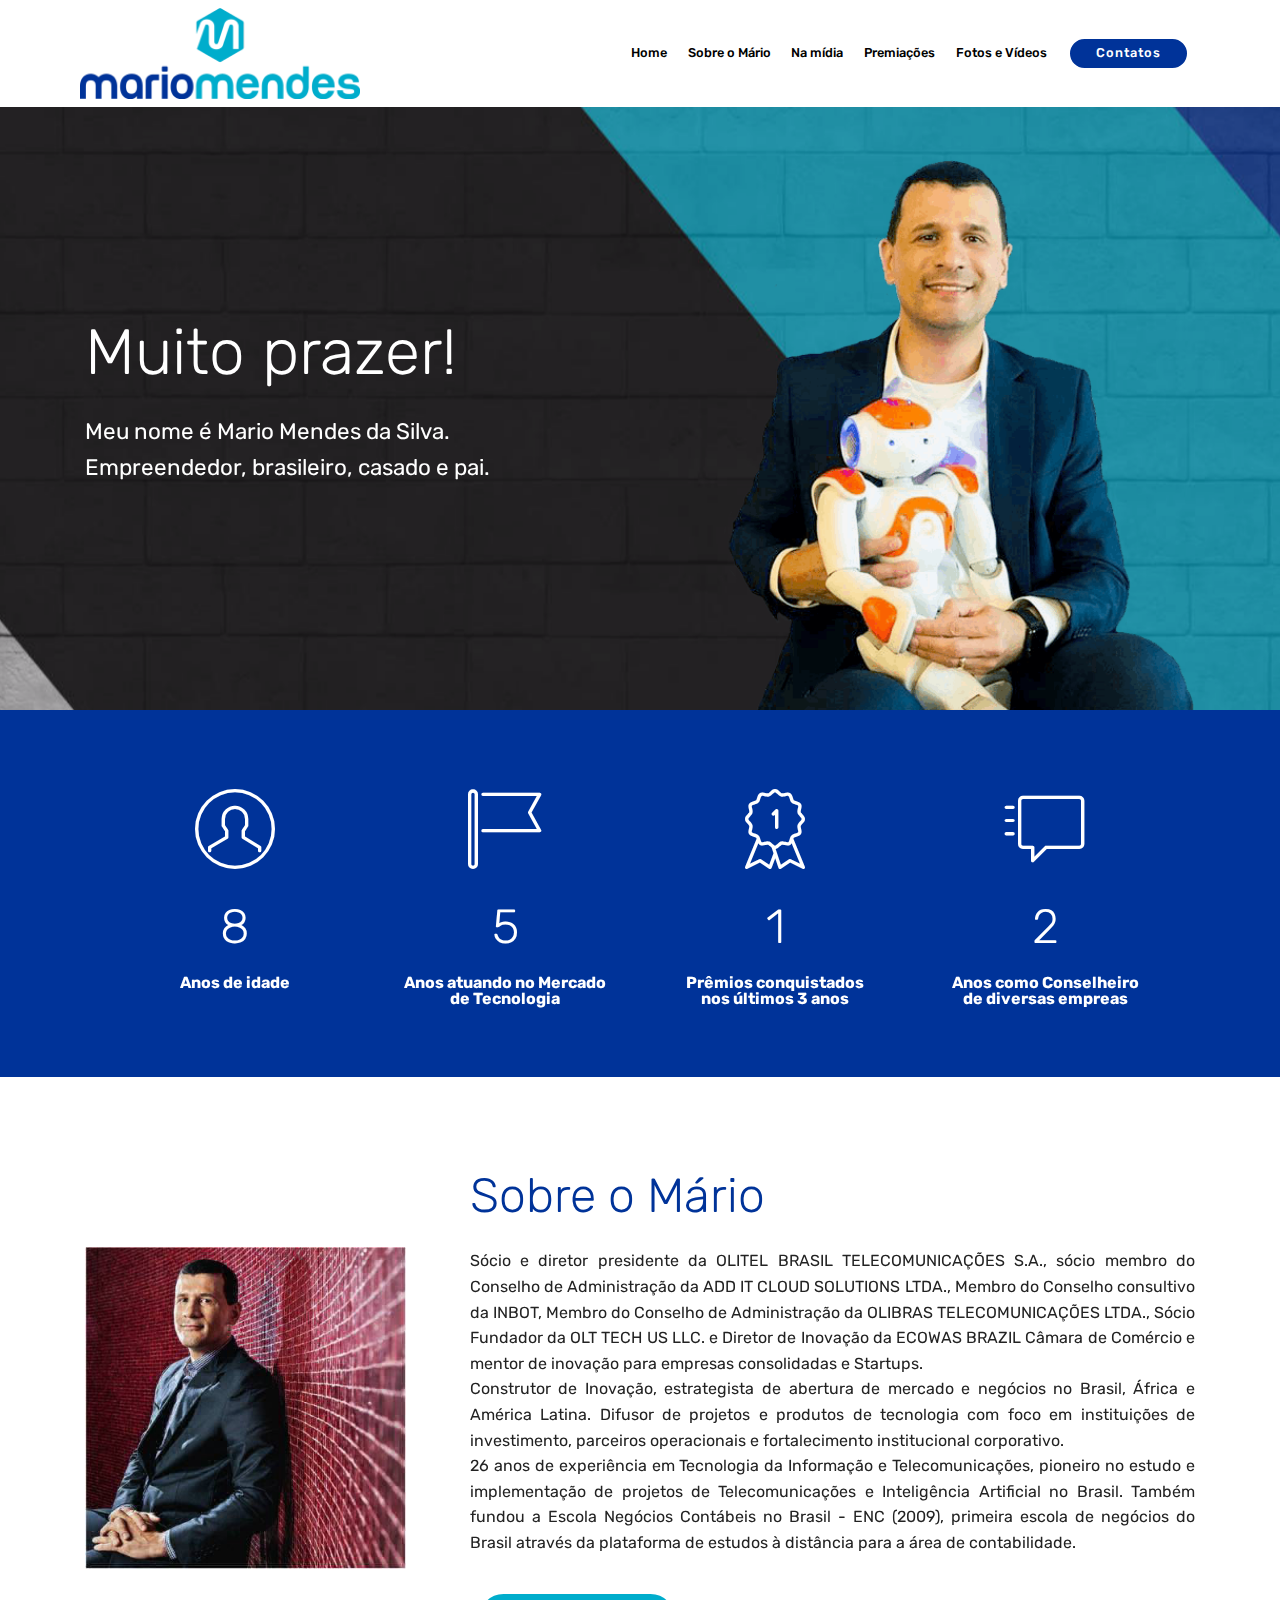
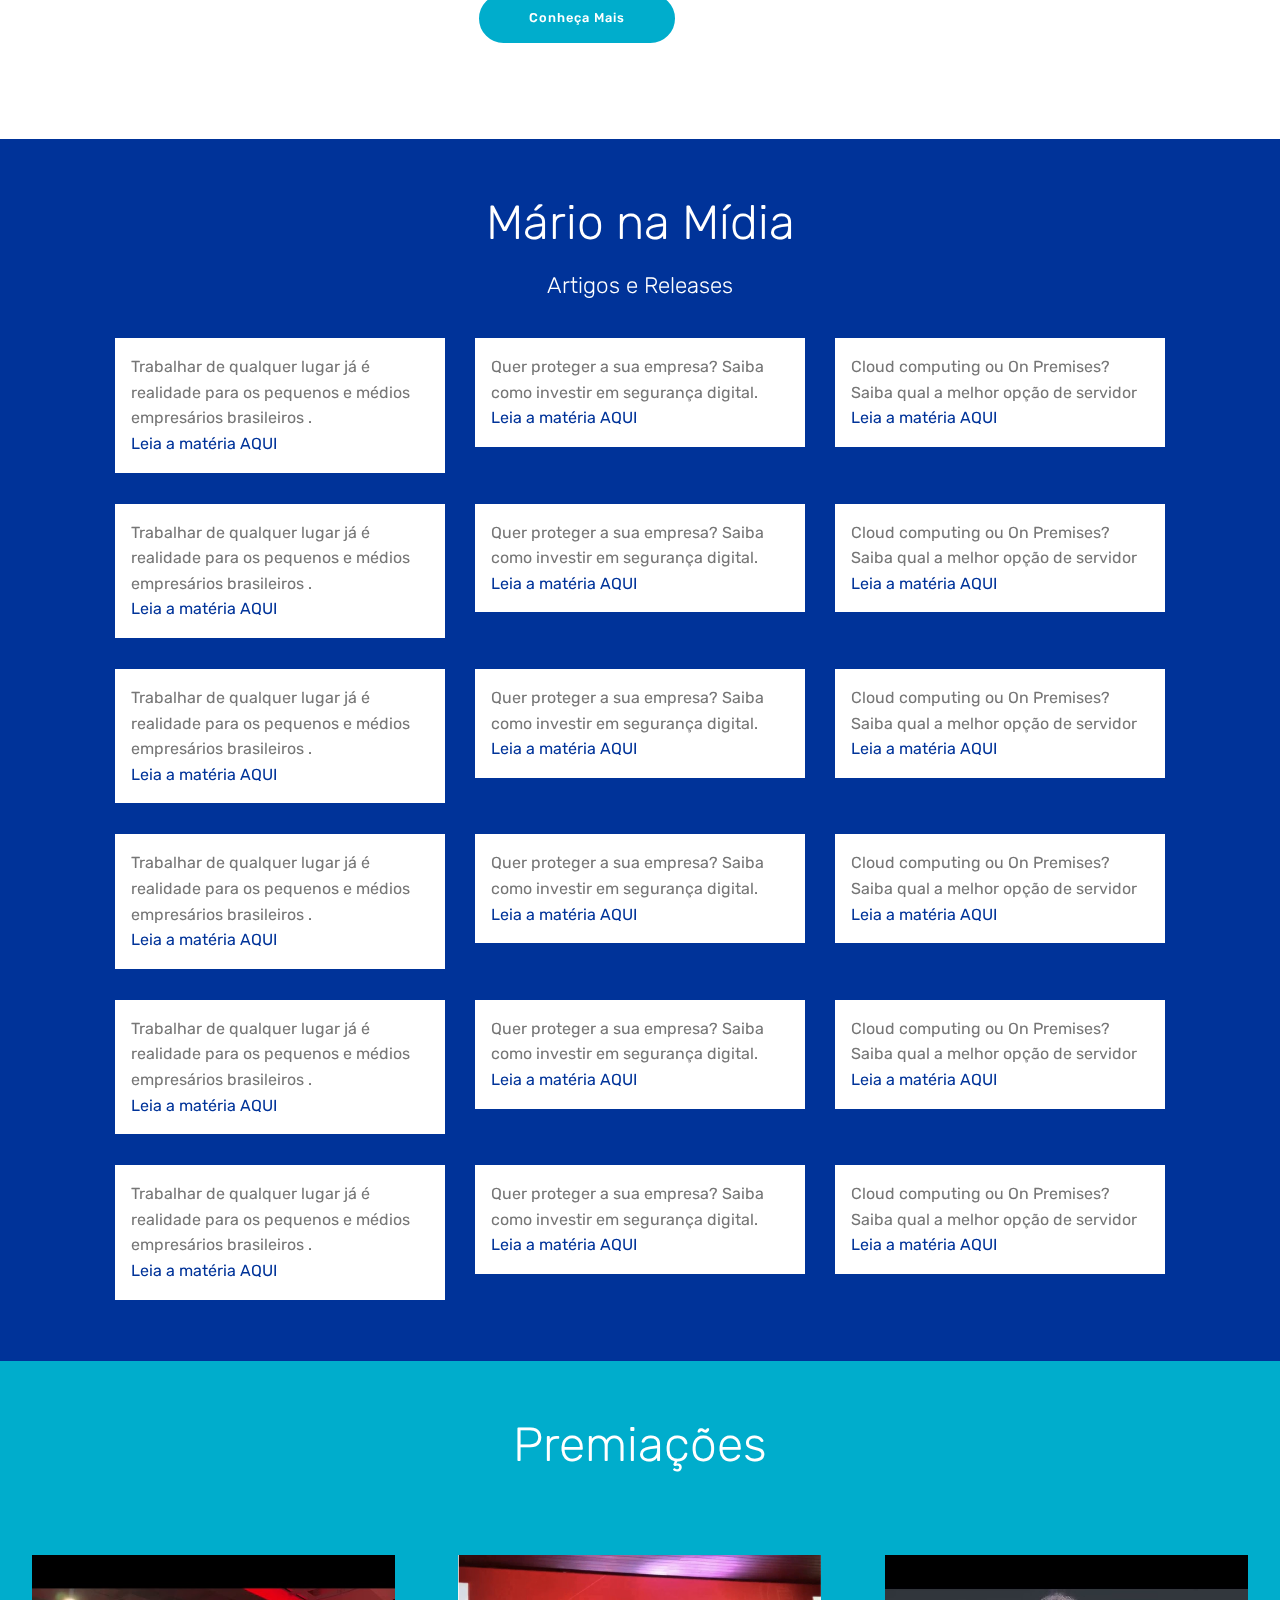
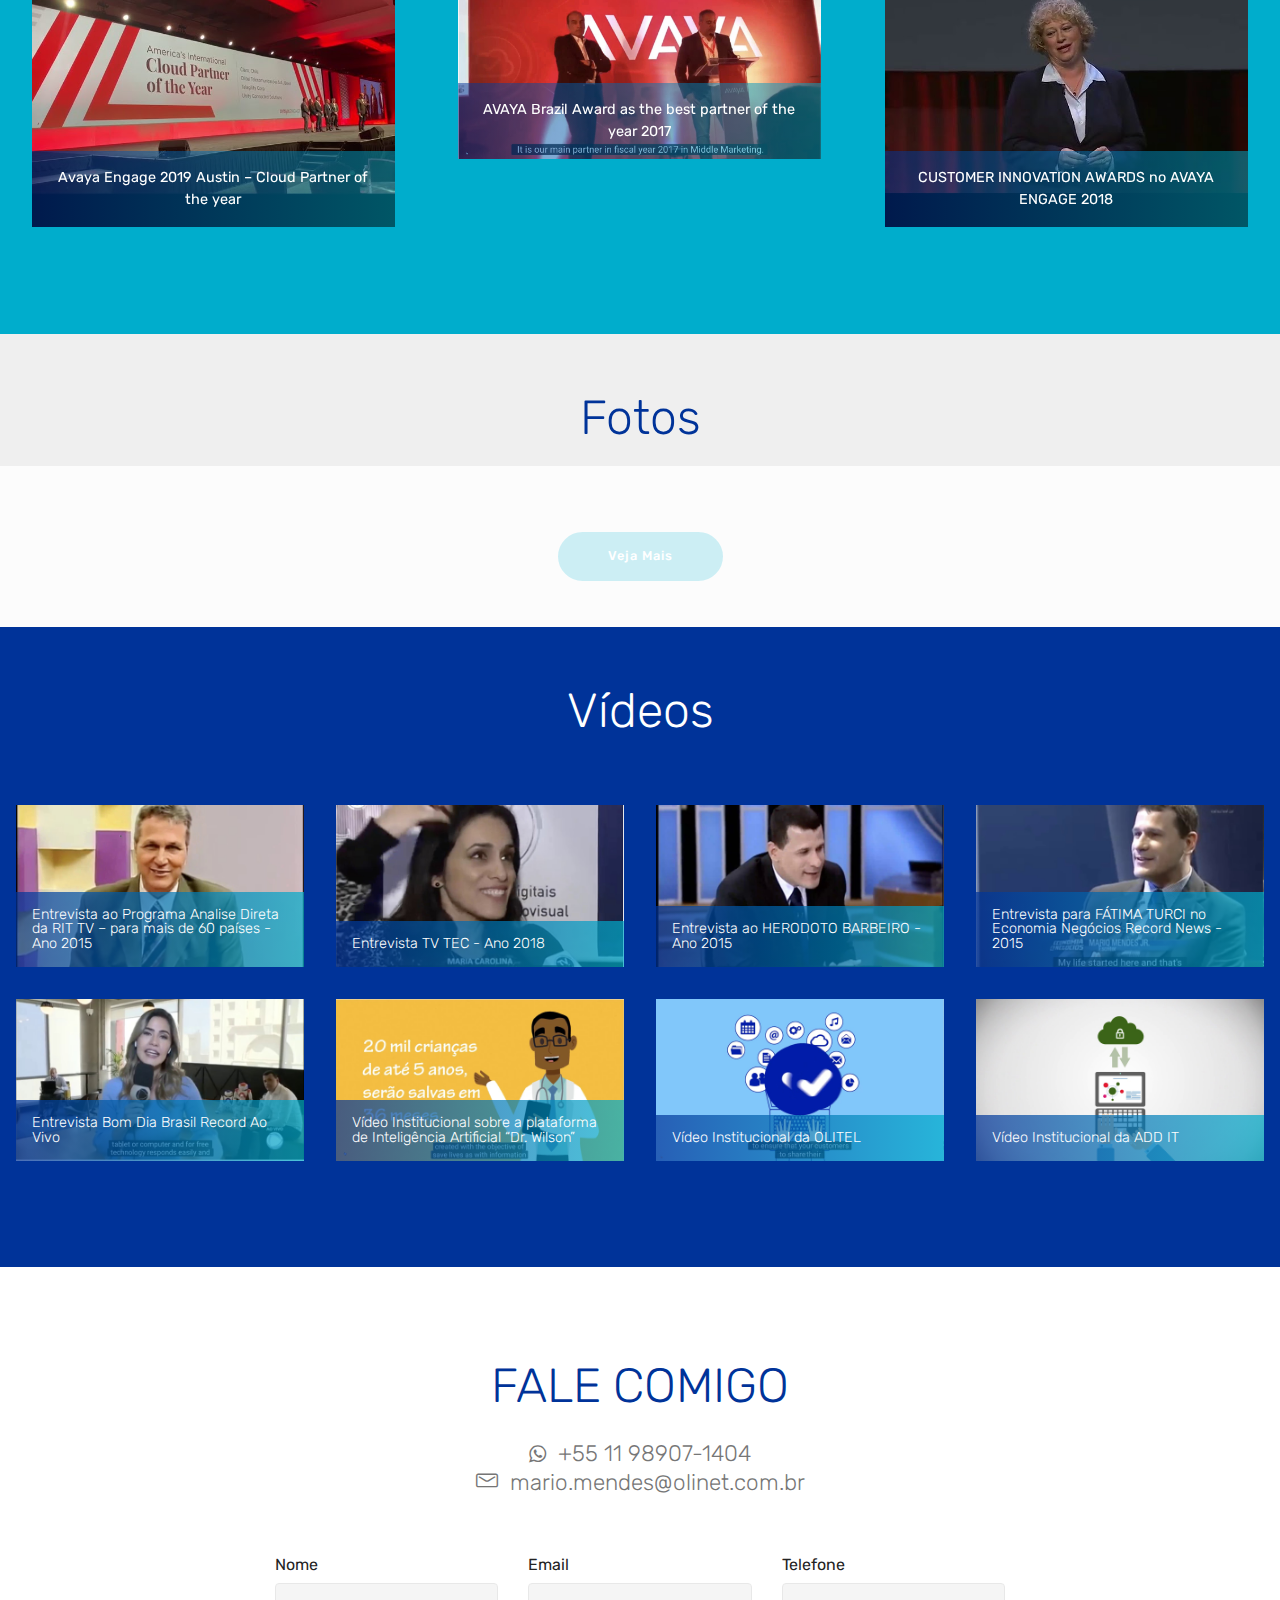
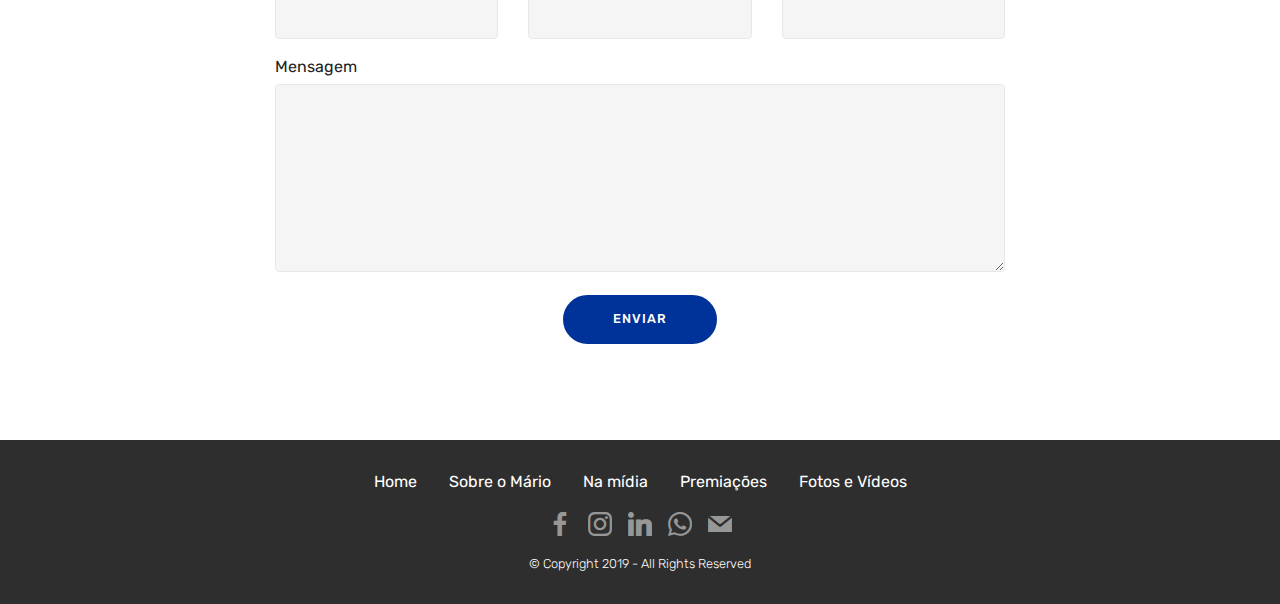
==== commit 9d6dbb62: "create github pages" ====
--- a/index.html
+++ b/index.html
@@ -7,9 +7,9 @@
   <meta name="generator" content="Mobirise v4.9.6, mobirise.com">
   <meta name="viewport" content="width=device-width, initial-scale=1, minimum-scale=1">
   <link rel="shortcut icon" href="assets/images/favicon-128x128.png" type="image/x-icon">
-  <meta name="description" content="Site sobre Mário Mendes Jr.">
+  <meta name="description" content="Site sobre Mário Mendes">
   
-  <title>Mario Mendes Jr</title>
+  <title>Mario Mendes</title>
   <link rel="stylesheet" href="assets/font-awesome/css/font-awesome.css">
   <link rel="stylesheet" href="assets/web/assets/mobirise-icons-bold/mobirise-icons-bold.css">
   <link rel="stylesheet" href="assets/icon54-v2/style.css">
@@ -48,7 +48,7 @@
             <div class="navbar-brand">
                 <span class="navbar-logo">
                     <a href="#top">
-                        <img src="assets/images/mmj-574x183.png" alt="Mario Mendes Jr" title="" style="height: 5.7rem;">
+                        <img src="assets/images/mariomendeslogo-572x186.png" alt="Mario Mendes Jr" title="" style="height: 5.7rem;">
                     </a>
                 </span>
                 
@@ -71,7 +71,7 @@
     </nav>
 </section>
 
-<section class="engine"><a href="https://mobirise.info/c">site builder</a></section><section class="header3 cid-rq1kKlLJjt mbr-parallax-background" id="header3-0">
+<section class="engine"><a href="https://mobirise.info/t">free amp templates</a></section><section class="header3 cid-rq1kKlLJjt mbr-parallax-background" id="header3-0">
 
     
 
@@ -90,7 +90,7 @@
                 
                 <div class="mbr-section-text mbr-white pb-3 ">
                     <p class="mbr-text mbr-fonts-style display-5">
-                        Meu nome é Mario Mendes da Silva Jr.<br>Empreendedor, brasileiro, casado e pai.<br></p>
+                        Meu nome é Mario Mendes da Silva.<br>Empreendedor, brasileiro, casado e pai.<br></p>
                 </div>
                 
             </div>
@@ -377,7 +377,7 @@
     
 
     <div align="center">
-        <div align="center"><!-- Filter --><!-- Gallery --><div class="mbr-gallery-row"><div class="mbr-gallery-layout-default"><div><div><div class="mbr-gallery-item mbr-gallery-item--p1 video-slide" data-video-url="https://www.youtube.com/watch?v=f3BOCAQcSdU" data-tags="Fantástica"><div href="#lb-gallery1-k" data-slide-to="0" data-toggle="modal"><div></div><img alt="" src="assets/images/mobirise201949-201822019-4-5-4-1-16.jpg"><span class="icon-video"></span><span class="mbr-gallery-title mbr-fonts-style display-7">Avaya Engage 2019 Austin – Cloud Partner of the year</span></div></div><div class="mbr-gallery-item mbr-gallery-item--p1 video-slide" data-video-url="https://www.youtube.com/watch?v=A8hQqoM6zk0" data-tags="Responsivo"><div href="#lb-gallery1-k" data-slide-to="1" data-toggle="modal"><div></div><img alt="" src="assets/images/mobirise201949-201822019-4-5-4-1-33.jpg"><span class="icon-video"></span><span class="mbr-gallery-title mbr-fonts-style display-7">AVAYA Brazil Award as the best partner of the year 2017</span></div></div><div class="mbr-gallery-item mbr-gallery-item--p1 video-slide" data-video-url="https://www.youtube.com/watch?v=zPSXXKpz9MU" data-tags="Criativo"><div href="#lb-gallery1-k" data-slide-to="2" data-toggle="modal"><div></div><img alt="" src="assets/images/mobirise201949-201822019-4-5-4-1-53.jpg"><span class="icon-video"></span><span class="mbr-gallery-title mbr-fonts-style display-7">CUSTOMER INNOVATION AWARDS no AVAYA ENGAGE 2018</span></div></div></div></div><div class="clearfix"></div></div></div><!-- Lightbox --><div data-app-prevent-settings="" class="mbr-slider modal fade carousel slide" tabindex="-1" data-keyboard="true" data-interval="false" id="lb-gallery1-k"><div class="modal-dialog"><div class="modal-content"><div class="modal-body"><div class="carousel-inner"><div class="carousel-item video-container"><img src="assets/images/background1.jpg" alt="" title=""></div><div class="carousel-item video-container"><img src="assets/images/background2.jpg" alt="" title=""></div><div class="carousel-item active video-container"><img src="assets/images/background3.jpg" alt="" title=""></div></div><a class="carousel-control carousel-control-prev" role="button" data-slide="prev" href="#lb-gallery1-k"><span class="mbri-left mbr-iconfont" aria-hidden="true"></span><span class="sr-only">Previous</span></a><a class="carousel-control carousel-control-next" role="button" data-slide="next" href="#lb-gallery1-k"><span class="mbri-right mbr-iconfont" aria-hidden="true"></span><span class="sr-only">Next</span></a><a class="close" href="#" role="button" data-dismiss="modal"><span class="sr-only">Close</span></a></div></div></div></div></div>
+        <div align="center"><!-- Filter --><!-- Gallery --><div class="mbr-gallery-row"><div class="mbr-gallery-layout-default"><div><div><div class="mbr-gallery-item mbr-gallery-item--p4 video-slide" data-video-url="https://www.youtube.com/watch?v=f3BOCAQcSdU" data-tags="Fantástica"><div href="#lb-gallery1-k" data-slide-to="0" data-toggle="modal"><div></div><img alt="" src="assets/images/mobirise201949-201822019-4-5-4-1-16.jpg"><span class="icon-video"></span><span class="mbr-gallery-title mbr-fonts-style display-7">Avaya Engage 2019 Austin – Cloud Partner of the year</span></div></div><div class="mbr-gallery-item mbr-gallery-item--p4 video-slide" data-video-url="https://www.youtube.com/watch?v=A8hQqoM6zk0" data-tags="Responsivo"><div href="#lb-gallery1-k" data-slide-to="1" data-toggle="modal"><div></div><img alt="" src="assets/images/mobirise201949-201822019-4-5-4-1-33.jpg"><span class="icon-video"></span><span class="mbr-gallery-title mbr-fonts-style display-7">AVAYA Brazil Award as the best partner of the year 2017<br></span></div></div><div class="mbr-gallery-item mbr-gallery-item--p4 video-slide" data-video-url="https://www.youtube.com/watch?v=zPSXXKpz9MU" data-tags="Criativo"><div href="#lb-gallery1-k" data-slide-to="2" data-toggle="modal"><div></div><img alt="" src="assets/images/mobirise201949-201822019-4-5-4-1-53.jpg"><span class="icon-video"></span><span class="mbr-gallery-title mbr-fonts-style display-7">CUSTOMER INNOVATION AWARDS no AVAYA ENGAGE 2018</span></div></div></div></div><div class="clearfix"></div></div></div><!-- Lightbox --><div data-app-prevent-settings="" class="mbr-slider modal fade carousel slide" tabindex="-1" data-keyboard="true" data-interval="false" id="lb-gallery1-k"><div class="modal-dialog"><div class="modal-content"><div class="modal-body"><div class="carousel-inner"><div class="carousel-item video-container"><img src="assets/images/background1.jpg" alt="" title=""></div><div class="carousel-item video-container"><img src="assets/images/background2.jpg" alt="" title=""></div><div class="carousel-item active video-container"><img src="assets/images/background3.jpg" alt="" title=""></div></div><a class="carousel-control carousel-control-prev" role="button" data-slide="prev" href="#lb-gallery1-k"><span class="mbri-left mbr-iconfont" aria-hidden="true"></span><span class="sr-only">Previous</span></a><a class="carousel-control carousel-control-next" role="button" data-slide="next" href="#lb-gallery1-k"><span class="mbri-right mbr-iconfont" aria-hidden="true"></span><span class="sr-only">Next</span></a><a class="close" href="#" role="button" data-dismiss="modal"><span class="sr-only">Close</span></a></div></div></div></div></div>
     </div>
 
 </section>
@@ -398,7 +398,7 @@
     </div>
 </section>
 
-<section class="mbr-instagram-feed" data-rows="3" data-per-row-slider="" data-spacing="5" data-full-width="true" data-token="8184086713.727bfe1.983f0dbd707b483e8131c188ddeff48a" data-per-row-grid="5" id="instagram-feed-block-5" data-rv-view="1865" style="background-color: rgb(239, 239, 239); padding-top: 40px; padding-bottom: 40px;">
+<section class="mbr-instagram-feed" data-rows="3" data-per-row-slider="" data-spacing="5" data-full-width="true" data-token="8184086713.727bfe1.983f0dbd707b483e8131c188ddeff48a" data-per-row-grid="5" id="instagram-feed-block-5" data-rv-view="4038" style="background-color: rgb(239, 239, 239); padding-top: 40px; padding-bottom: 40px;">
     
     <div class="container container_toggle">
         <div class="row">
@@ -433,7 +433,7 @@
     
 
     <div>
-        <div><!-- Filter --><!-- Gallery --><div class="mbr-gallery-row"><div class="mbr-gallery-layout-default"><div><div><div class="mbr-gallery-item mbr-gallery-item--p1 video-slide" data-video-url=" https://www.youtube.com/watch?v=k0twOlSmxhE" data-tags="Fantástica"><div href="#lb-gallery1-9" data-slide-to="0" data-toggle="modal"><div></div><img alt="" src="assets/images/mobirise201949-201822019-4-5-3-14-26.jpg"><span class="icon-video"></span><span class="mbr-gallery-title mbr-fonts-style display-4">Entrevista ao Programa Analise Direta da RIT TV – para mais de 60 países - Ano 2015</span></div></div><div class="mbr-gallery-item mbr-gallery-item--p1 video-slide" data-video-url="https://www.youtube.com/watch?v=FXi8g6EPaHg&amp;t=3s" data-tags="Fantástica"><div href="#lb-gallery1-9" data-slide-to="1" data-toggle="modal"><div></div><img alt="" src="assets/images/mobirise201949-201822019-4-5-3-17-36.jpg"><span class="icon-video"></span><span class="mbr-gallery-title mbr-fonts-style display-4">Entrevista TV TEC -  Ano 2018</span></div></div><div class="mbr-gallery-item mbr-gallery-item--p1 video-slide" data-video-url="https://www.youtube.com/watch?v=ixsU-3n4HN4" data-tags="Fantástica"><div href="#lb-gallery1-9" data-slide-to="2" data-toggle="modal"><div></div><img alt="" src="assets/images/mobirise201949-201822019-4-5-3-18-9.jpg"><span class="icon-video"></span><span class="mbr-gallery-title mbr-fonts-style display-4">Entrevista ao HERODOTO BARBEIRO - Ano 2015</span></div></div><div class="mbr-gallery-item mbr-gallery-item--p1 video-slide" data-video-url="https://www.youtube.com/watch?v=-db8dmVZPMs" data-tags="Fantástica"><div href="#lb-gallery1-9" data-slide-to="3" data-toggle="modal"><div></div><img alt="" src="assets/images/mobirise201949-201822019-4-5-3-20-58.jpg"><span class="icon-video"></span><span class="mbr-gallery-title mbr-fonts-style display-4">Entrevista para FÁTIMA TURCI no Economia Negócios Record News - 2015</span></div></div><div class="mbr-gallery-item mbr-gallery-item--p1 video-slide" data-video-url="https://www.youtube.com/watch?v=5FPJU7ac-jk" data-tags="Fantástica"><div href="#lb-gallery1-9" data-slide-to="4" data-toggle="modal"><div></div><img alt="" src="assets/images/mobirise201949-201822019-4-5-3-57-34.jpg"><span class="icon-video"></span><span class="mbr-gallery-title mbr-fonts-style display-4">Entrevista Bom Dia Brasil Record Ao Vivo</span></div></div><div class="mbr-gallery-item mbr-gallery-item--p1 video-slide" data-video-url="https://www.youtube.com/watch?v=URpEXPQcQn4&amp;t=4s" data-tags="Fantástica"><div href="#lb-gallery1-9" data-slide-to="5" data-toggle="modal"><div></div><img alt="" src="assets/images/mobirise201949-201822019-4-5-3-58-49.jpg"><span class="icon-video"></span><span class="mbr-gallery-title mbr-fonts-style display-4">Vídeo Institucional sobre a plataforma de Inteligência Artificial “Dr. Wilson”</span></div></div><div class="mbr-gallery-item mbr-gallery-item--p1 video-slide" data-video-url="https://www.youtube.com/watch?v=yTQbxD36u28&amp;t=16s" data-tags="Fantástica"><div href="#lb-gallery1-9" data-slide-to="6" data-toggle="modal"><div></div><img alt="" src="assets/images/mobirise201949-201822019-4-5-3-59-22.jpg"><span class="icon-video"></span><span class="mbr-gallery-title mbr-fonts-style display-4">Vídeo Institucional da OLITEL</span></div></div><div class="mbr-gallery-item mbr-gallery-item--p1 video-slide" data-video-url="https://www.youtube.com/watch?v=TXwNNVNhQY0" data-tags="Fantástica"><div href="#lb-gallery1-9" data-slide-to="7" data-toggle="modal"><div></div><img alt="" src="assets/images/mobirise201949-201822019-4-5-4-0-2.jpg"><span class="icon-video"></span><span class="mbr-gallery-title mbr-fonts-style display-4">Vídeo Institucional da ADD IT</span></div></div></div></div><div class="clearfix"></div></div></div><!-- Lightbox --><div data-app-prevent-settings="" class="mbr-slider modal fade carousel slide" tabindex="-1" data-keyboard="true" data-interval="false" id="lb-gallery1-9"><div class="modal-dialog"><div class="modal-content"><div class="modal-body"><div class="carousel-inner"><div class="carousel-item video-container"><img src="assets/images/background1.jpg" alt="" title=""></div><div class="carousel-item video-container"><img src="assets/images/mbr-1920x1280.jpg" alt="" title=""></div><div class="carousel-item video-container"><img src="assets/images/mbr-1-1920x1280.jpg" alt="" title=""></div><div class="carousel-item video-container"><img src="assets/images/mbr-1920x1079.jpg" alt="" title=""></div><div class="carousel-item video-container"><img src="assets/images/mbr-1920x1281.jpg" alt="" title=""></div><div class="carousel-item video-container"><img src="assets/images/mbr-2-1920x1280.jpg" alt="" title=""></div><div class="carousel-item video-container"><img src="assets/images/mbr-1920x1279.jpg" alt="" title=""></div><div class="carousel-item active video-container"><img src="assets/images/mbr-3-1920x1280.jpg" alt="" title=""></div></div><a class="carousel-control carousel-control-prev" role="button" data-slide="prev" href="#lb-gallery1-9"><span class="mbri-left mbr-iconfont" aria-hidden="true"></span><span class="sr-only">Previous</span></a><a class="carousel-control carousel-control-next" role="button" data-slide="next" href="#lb-gallery1-9"><span class="mbri-right mbr-iconfont" aria-hidden="true"></span><span class="sr-only">Next</span></a><a class="close" href="#" role="button" data-dismiss="modal"><span class="sr-only">Close</span></a></div></div></div></div></div>
+        <div><!-- Filter --><!-- Gallery --><div class="mbr-gallery-row"><div class="mbr-gallery-layout-default"><div><div><div class="mbr-gallery-item mbr-gallery-item--p2 video-slide" data-video-url=" https://www.youtube.com/watch?v=k0twOlSmxhE" data-tags="Fantástica"><div href="#lb-gallery1-9" data-slide-to="0" data-toggle="modal"><div></div><img alt="" src="assets/images/mobirise201949-201822019-4-5-3-14-26.jpg"><span class="icon-video"></span><span class="mbr-gallery-title mbr-fonts-style display-4">Entrevista ao Programa Analise Direta da RIT TV – para mais de 60 países - Ano 2015</span></div></div><div class="mbr-gallery-item mbr-gallery-item--p2 video-slide" data-video-url="https://www.youtube.com/watch?v=FXi8g6EPaHg&amp;t=3s" data-tags="Fantástica"><div href="#lb-gallery1-9" data-slide-to="1" data-toggle="modal"><div></div><img alt="" src="assets/images/mobirise201949-201822019-4-5-3-17-36.jpg"><span class="icon-video"></span><span class="mbr-gallery-title mbr-fonts-style display-4">Entrevista TV TEC -  Ano 2018</span></div></div><div class="mbr-gallery-item mbr-gallery-item--p2 video-slide" data-video-url="https://www.youtube.com/watch?v=ixsU-3n4HN4" data-tags="Fantástica"><div href="#lb-gallery1-9" data-slide-to="2" data-toggle="modal"><div></div><img alt="" src="assets/images/mobirise201949-201822019-4-5-3-18-9.jpg"><span class="icon-video"></span><span class="mbr-gallery-title mbr-fonts-style display-4">Entrevista ao HERODOTO BARBEIRO - Ano 2015</span></div></div><div class="mbr-gallery-item mbr-gallery-item--p2 video-slide" data-video-url="https://www.youtube.com/watch?v=-db8dmVZPMs" data-tags="Fantástica"><div href="#lb-gallery1-9" data-slide-to="3" data-toggle="modal"><div></div><img alt="" src="assets/images/mobirise201949-201822019-4-5-3-20-58.jpg"><span class="icon-video"></span><span class="mbr-gallery-title mbr-fonts-style display-4">Entrevista para FÁTIMA TURCI no Economia Negócios Record News - 2015</span></div></div><div class="mbr-gallery-item mbr-gallery-item--p2 video-slide" data-video-url="https://www.youtube.com/watch?v=5FPJU7ac-jk" data-tags="Fantástica"><div href="#lb-gallery1-9" data-slide-to="4" data-toggle="modal"><div></div><img alt="" src="assets/images/mobirise201949-201822019-4-5-3-57-34.jpg"><span class="icon-video"></span><span class="mbr-gallery-title mbr-fonts-style display-4">Entrevista Bom Dia Brasil Record Ao Vivo</span></div></div><div class="mbr-gallery-item mbr-gallery-item--p2 video-slide" data-video-url="https://www.youtube.com/watch?v=URpEXPQcQn4&amp;t=4s" data-tags="Fantástica"><div href="#lb-gallery1-9" data-slide-to="5" data-toggle="modal"><div></div><img alt="" src="assets/images/mobirise201949-201822019-4-5-3-58-49.jpg"><span class="icon-video"></span><span class="mbr-gallery-title mbr-fonts-style display-4">Vídeo Institucional sobre a plataforma de Inteligência Artificial “Dr. Wilson”</span></div></div><div class="mbr-gallery-item mbr-gallery-item--p2 video-slide" data-video-url="https://www.youtube.com/watch?v=yTQbxD36u28&amp;t=16s" data-tags="Fantástica"><div href="#lb-gallery1-9" data-slide-to="6" data-toggle="modal"><div></div><img alt="" src="assets/images/mobirise201949-201822019-4-5-3-59-22.jpg"><span class="icon-video"></span><span class="mbr-gallery-title mbr-fonts-style display-4">Vídeo Institucional da OLITEL</span></div></div><div class="mbr-gallery-item mbr-gallery-item--p2 video-slide" data-video-url="https://www.youtube.com/watch?v=TXwNNVNhQY0" data-tags="Fantástica"><div href="#lb-gallery1-9" data-slide-to="7" data-toggle="modal"><div></div><img alt="" src="assets/images/mobirise201949-201822019-4-5-4-0-2.jpg"><span class="icon-video"></span><span class="mbr-gallery-title mbr-fonts-style display-4">Vídeo Institucional da ADD IT</span></div></div></div></div><div class="clearfix"></div></div></div><!-- Lightbox --><div data-app-prevent-settings="" class="mbr-slider modal fade carousel slide" tabindex="-1" data-keyboard="true" data-interval="false" id="lb-gallery1-9"><div class="modal-dialog"><div class="modal-content"><div class="modal-body"><div class="carousel-inner"><div class="carousel-item video-container"><img src="assets/images/background1.jpg" alt="" title=""></div><div class="carousel-item video-container"><img src="assets/images/mbr-1920x1280.jpg" alt="" title=""></div><div class="carousel-item video-container"><img src="assets/images/mbr-1-1920x1280.jpg" alt="" title=""></div><div class="carousel-item video-container"><img src="assets/images/mbr-1920x1079.jpg" alt="" title=""></div><div class="carousel-item video-container"><img src="assets/images/mbr-1920x1281.jpg" alt="" title=""></div><div class="carousel-item video-container"><img src="assets/images/mbr-2-1920x1280.jpg" alt="" title=""></div><div class="carousel-item video-container"><img src="assets/images/mbr-1920x1279.jpg" alt="" title=""></div><div class="carousel-item active video-container"><img src="assets/images/mbr-3-1920x1280.jpg" alt="" title=""></div></div><a class="carousel-control carousel-control-prev" role="button" data-slide="prev" href="#lb-gallery1-9"><span class="mbri-left mbr-iconfont" aria-hidden="true"></span><span class="sr-only">Previous</span></a><a class="carousel-control carousel-control-next" role="button" data-slide="next" href="#lb-gallery1-9"><span class="mbri-right mbr-iconfont" aria-hidden="true"></span><span class="sr-only">Next</span></a><a class="close" href="#" role="button" data-dismiss="modal"><span class="sr-only">Close</span></a></div></div></div></div></div>
     </div>
 
 </section>
@@ -458,7 +458,7 @@
         <div class="row justify-content-center">
             <div class="media-container-column col-lg-8" data-form-type="formoid">
                 <!---Formbuilder Form--->
-                <form action="https://mobirise.com/" method="POST" class="mbr-form form-with-styler" data-form-title="Contato via Site Mario"><input type="hidden" name="email" data-form-email="true" value="3wQVIA533Gcfmqmn6bXrG0CB2Qa7wJspDwfTtpWB56DiPrIHUqjtp5Bm4A6IvPOqGa1e5D2aERPE35FrbdKPlXV0pY0+zMSNYJsW96sVOOHpvCQ5d29CAr3ZyRFb/VSC">
+                <form action="https://mobirise.com/" method="POST" class="mbr-form form-with-styler" data-form-title="Contato via Site Mario"><input type="hidden" name="email" data-form-email="true" value="rjbJY9JBAMrmE189SVK5U3A1q3aYMZ9p3CZq1NamBc92RbSbRz4Q4GmRCwpcCMxbaOtvmlPXwT4tDM4MIOba4SejWmozOJWaNqPgM6ijJS3Zh03/djdPUxZeqvx5vpaq">
                     <div class="row row-sm-offset">
                         <div hidden="hidden" data-form-alert="" class="alert alert-success col-12">Obrigado! Retornarei seu contato em breve.</div>
                         <div hidden="hidden" data-form-alert-danger="" class="alert alert-danger col-12">
--- a/assets/mobirise/css/mbr-additional.css
+++ b/assets/mobirise/css/mbr-additional.css
@@ -1875,18 +1875,18 @@
 .cid-rq2YdIK7co {
   padding-top: 60px;
   padding-bottom: 0px;
-  background-color: #f7f7f7;
+  background-color: #003399;
 }
 .cid-rq2YdIK7co .mbr-section-subtitle {
-  color: #767676;
+  color: #ffffff;
 }
 .cid-rq2YdIK7co H2 {
-  color: #003399;
+  color: #ffffff;
 }
 .cid-rq5Wk3SoIl {
   padding-top: 30px;
   padding-bottom: 0px;
-  background-color: #f7f7f7;
+  background-color: #003399;
 }
 .cid-rq5Wk3SoIl .mbr-text {
   color: #767676;
@@ -1897,7 +1897,7 @@
 .cid-rq62jGywRf {
   padding-top: 15px;
   padding-bottom: 0px;
-  background-color: #f7f7f7;
+  background-color: #003399;
 }
 .cid-rq62jGywRf .mbr-text {
   color: #767676;
@@ -1908,7 +1908,7 @@
 .cid-rq62N7cUPX {
   padding-top: 15px;
   padding-bottom: 0px;
-  background-color: #f7f7f7;
+  background-color: #003399;
 }
 .cid-rq62N7cUPX .mbr-text {
   color: #767676;
@@ -1919,7 +1919,7 @@
 .cid-rq62OQMyYO {
   padding-top: 15px;
   padding-bottom: 0px;
-  background-color: #f7f7f7;
+  background-color: #003399;
 }
 .cid-rq62OQMyYO .mbr-text {
   color: #767676;
@@ -1930,7 +1930,7 @@
 .cid-rq62RglMNW {
   padding-top: 15px;
   padding-bottom: 0px;
-  background-color: #f7f7f7;
+  background-color: #003399;
 }
 .cid-rq62RglMNW .mbr-text {
   color: #767676;
@@ -1941,7 +1941,7 @@
 .cid-rq62VqXewt {
   padding-top: 15px;
   padding-bottom: 45px;
-  background-color: #f7f7f7;
+  background-color: #003399;
 }
 .cid-rq62VqXewt .mbr-text {
   color: #767676;
@@ -1952,7 +1952,7 @@
 .cid-rq2ZnyAij1 {
   padding-top: 60px;
   padding-bottom: 0px;
-  background-color: #003399;
+  background-color: #00adcc;
 }
 .cid-rq2ZnyAij1 .mbr-section-subtitle {
   color: #767676;
@@ -1962,8 +1962,8 @@
 }
 .cid-rq30u5LUwb {
   padding-top: 30px;
-  padding-bottom: 135px;
-  background-color: #003399;
+  padding-bottom: 75px;
+  background-color: #00adcc;
 }
 .cid-rq30u5LUwb .mbr-slider .carousel-control {
   background: #1b1b1b;
@@ -1996,7 +1996,7 @@
   background: transparent !important;
 }
 .cid-rq30u5LUwb .mbr-gallery-item > div:hover:before {
-  opacity: 0.7 !important;
+  opacity: 0.5 !important;
 }
 .cid-rq30u5LUwb .mbr-gallery-title {
   font-size: .9em;
@@ -2017,7 +2017,7 @@
   z-index: -1;
   position: absolute;
   background: #00adcc !important;
-  opacity: 0.7;
+  opacity: 0.5;
   -webkit-transition: 0.2s background ease-in-out;
   transition: 0.2s background ease-in-out;
   background: linear-gradient(to left, #00adcc, #003399) !important;
@@ -2036,18 +2036,18 @@
 .cid-rq2WWXr7Ka {
   padding-top: 60px;
   padding-bottom: 0px;
-  background-color: #efefef;
+  background-color: #003399;
 }
 .cid-rq2WWXr7Ka .mbr-section-subtitle {
   color: #767676;
 }
 .cid-rq2WWXr7Ka H2 {
-  color: #003399;
+  color: #ffffff;
 }
 .cid-rq2SFFyNbe {
   padding-top: 30px;
   padding-bottom: 90px;
-  background-color: #efefef;
+  background-color: #003399;
 }
 .cid-rq2SFFyNbe .mbr-slider .carousel-control {
   background: #1b1b1b;
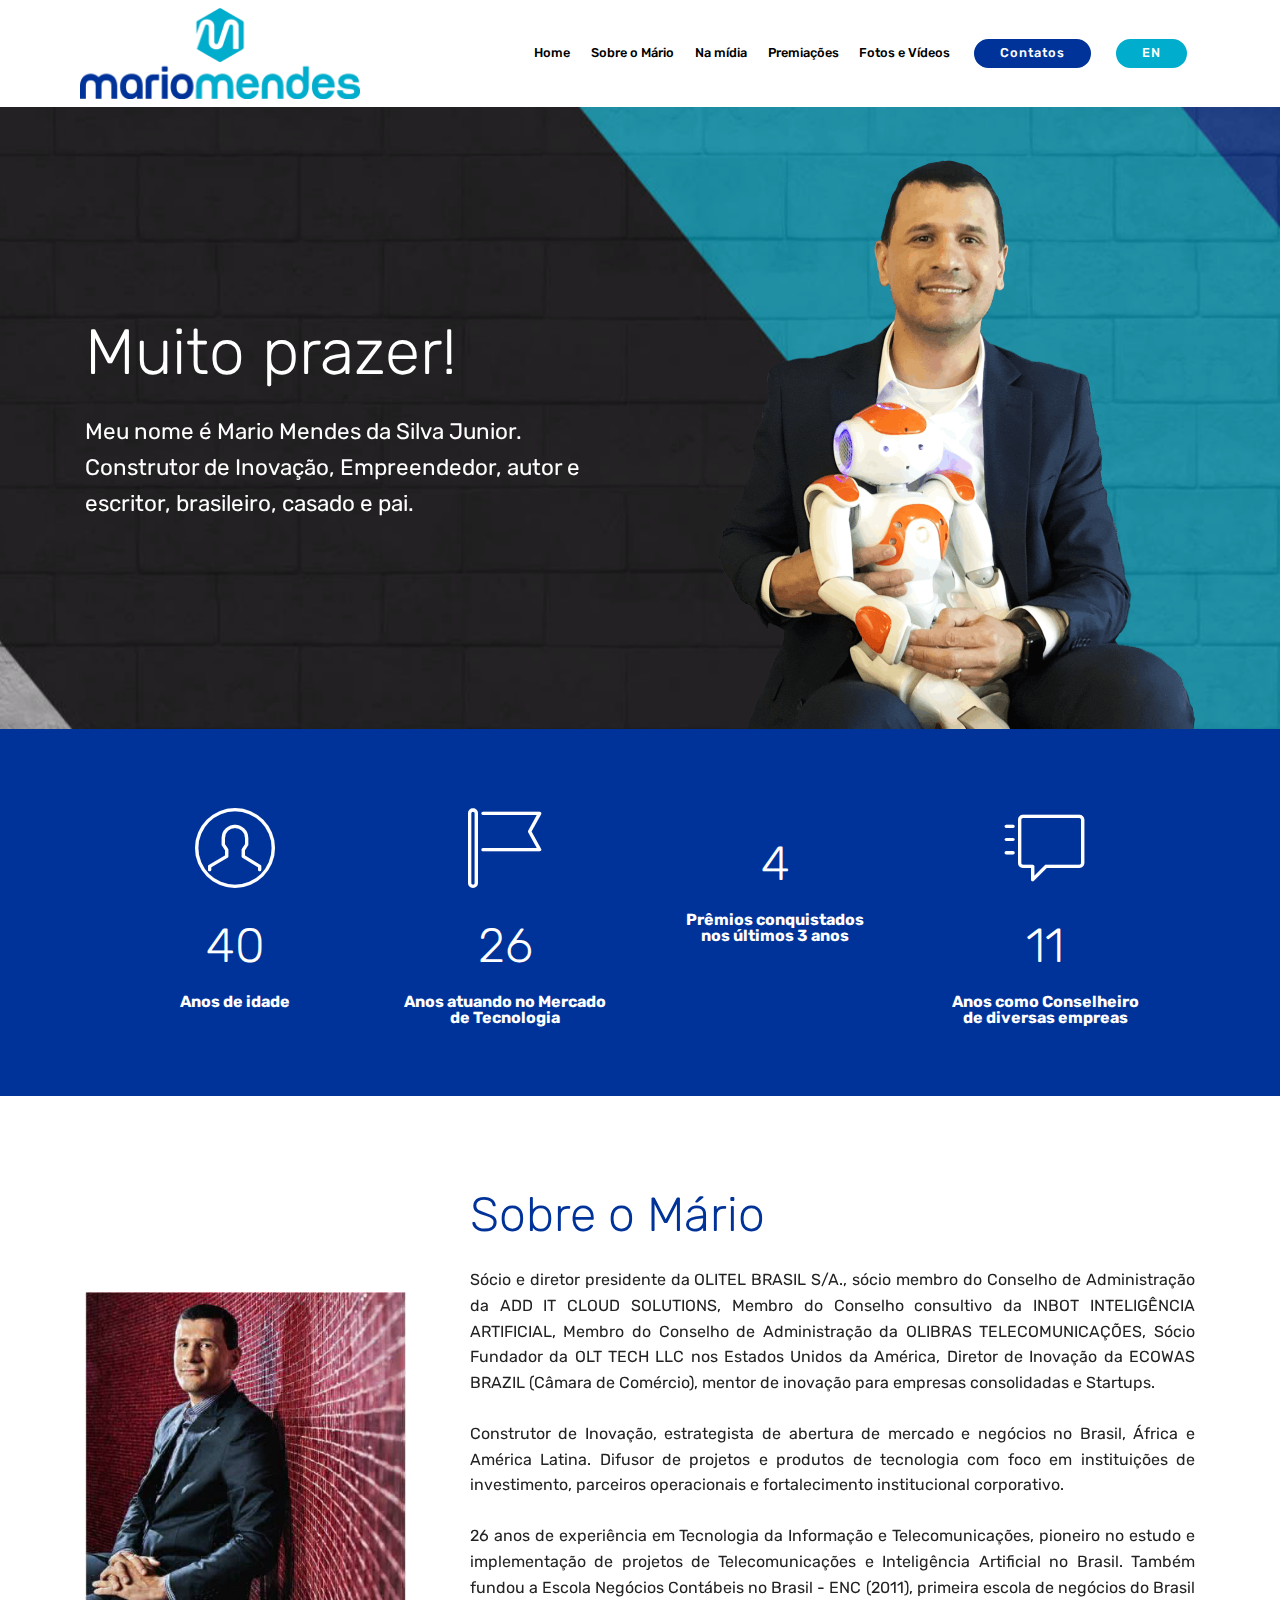
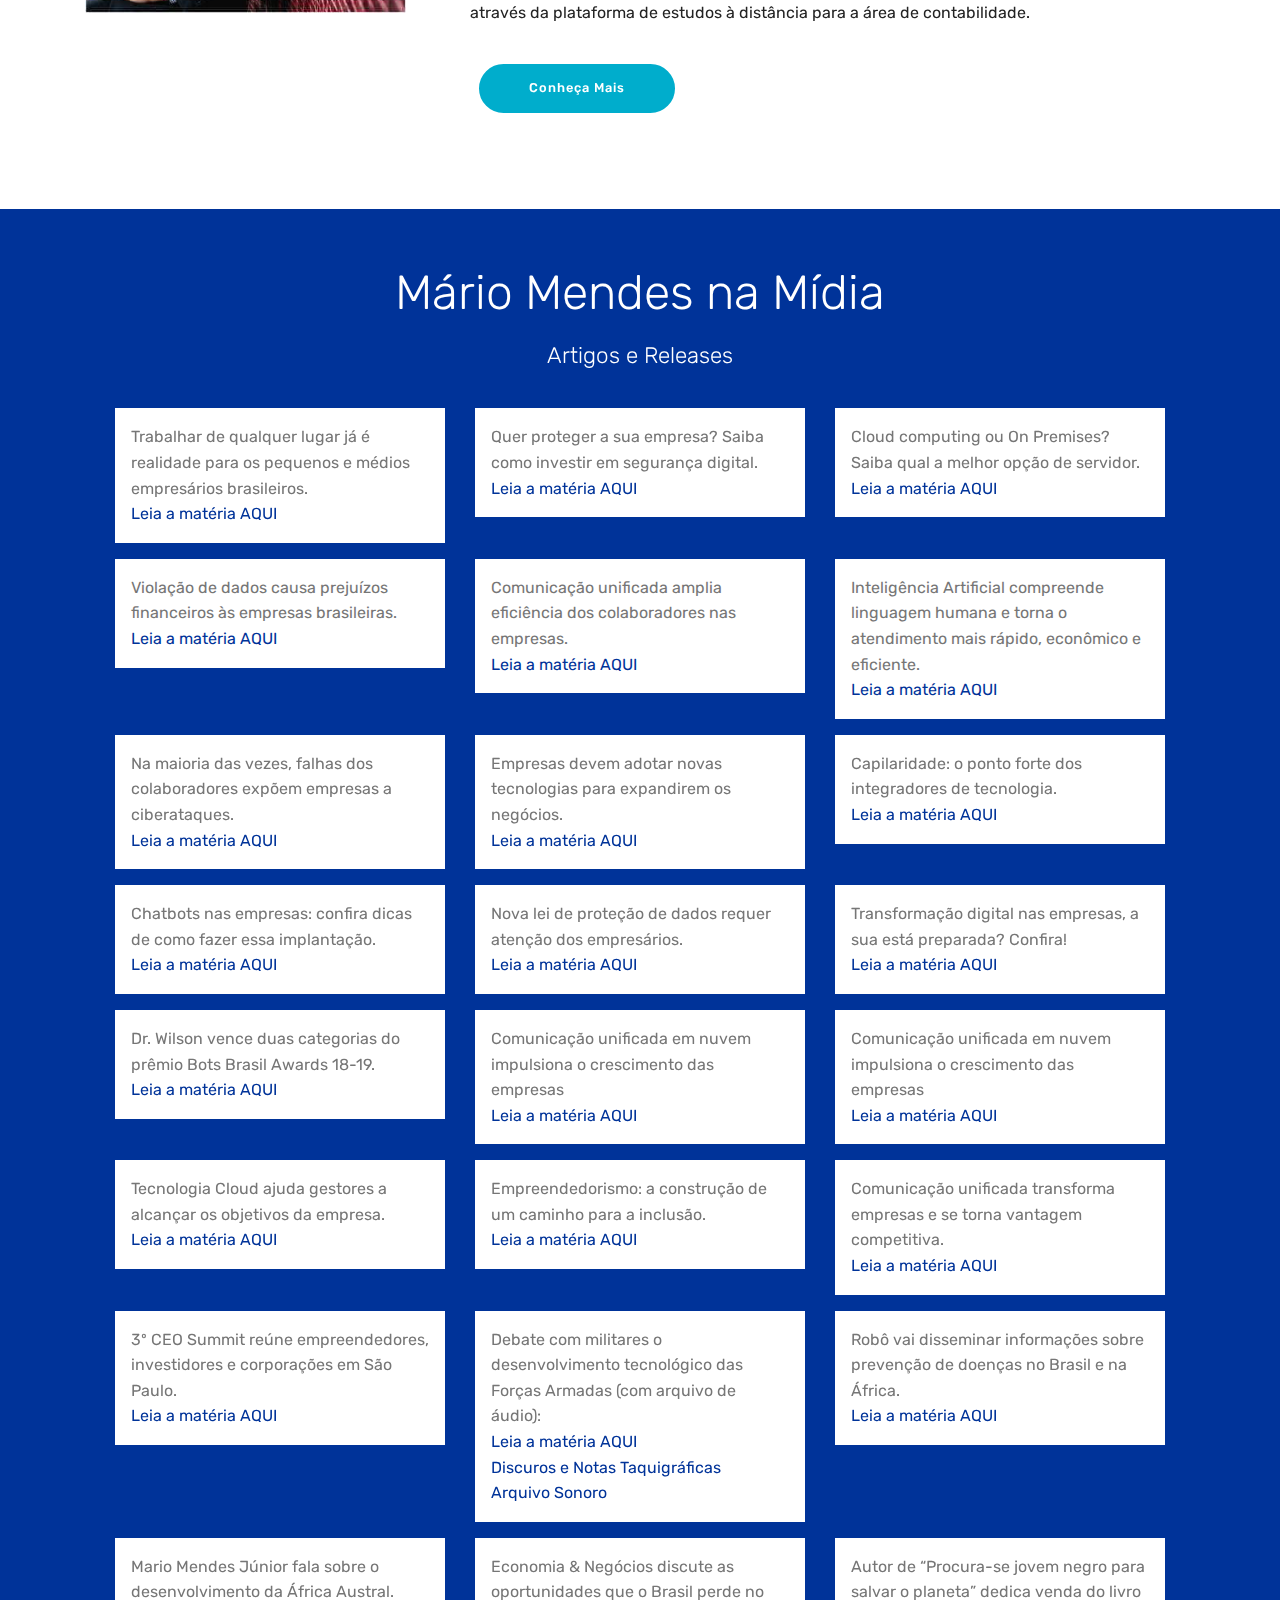
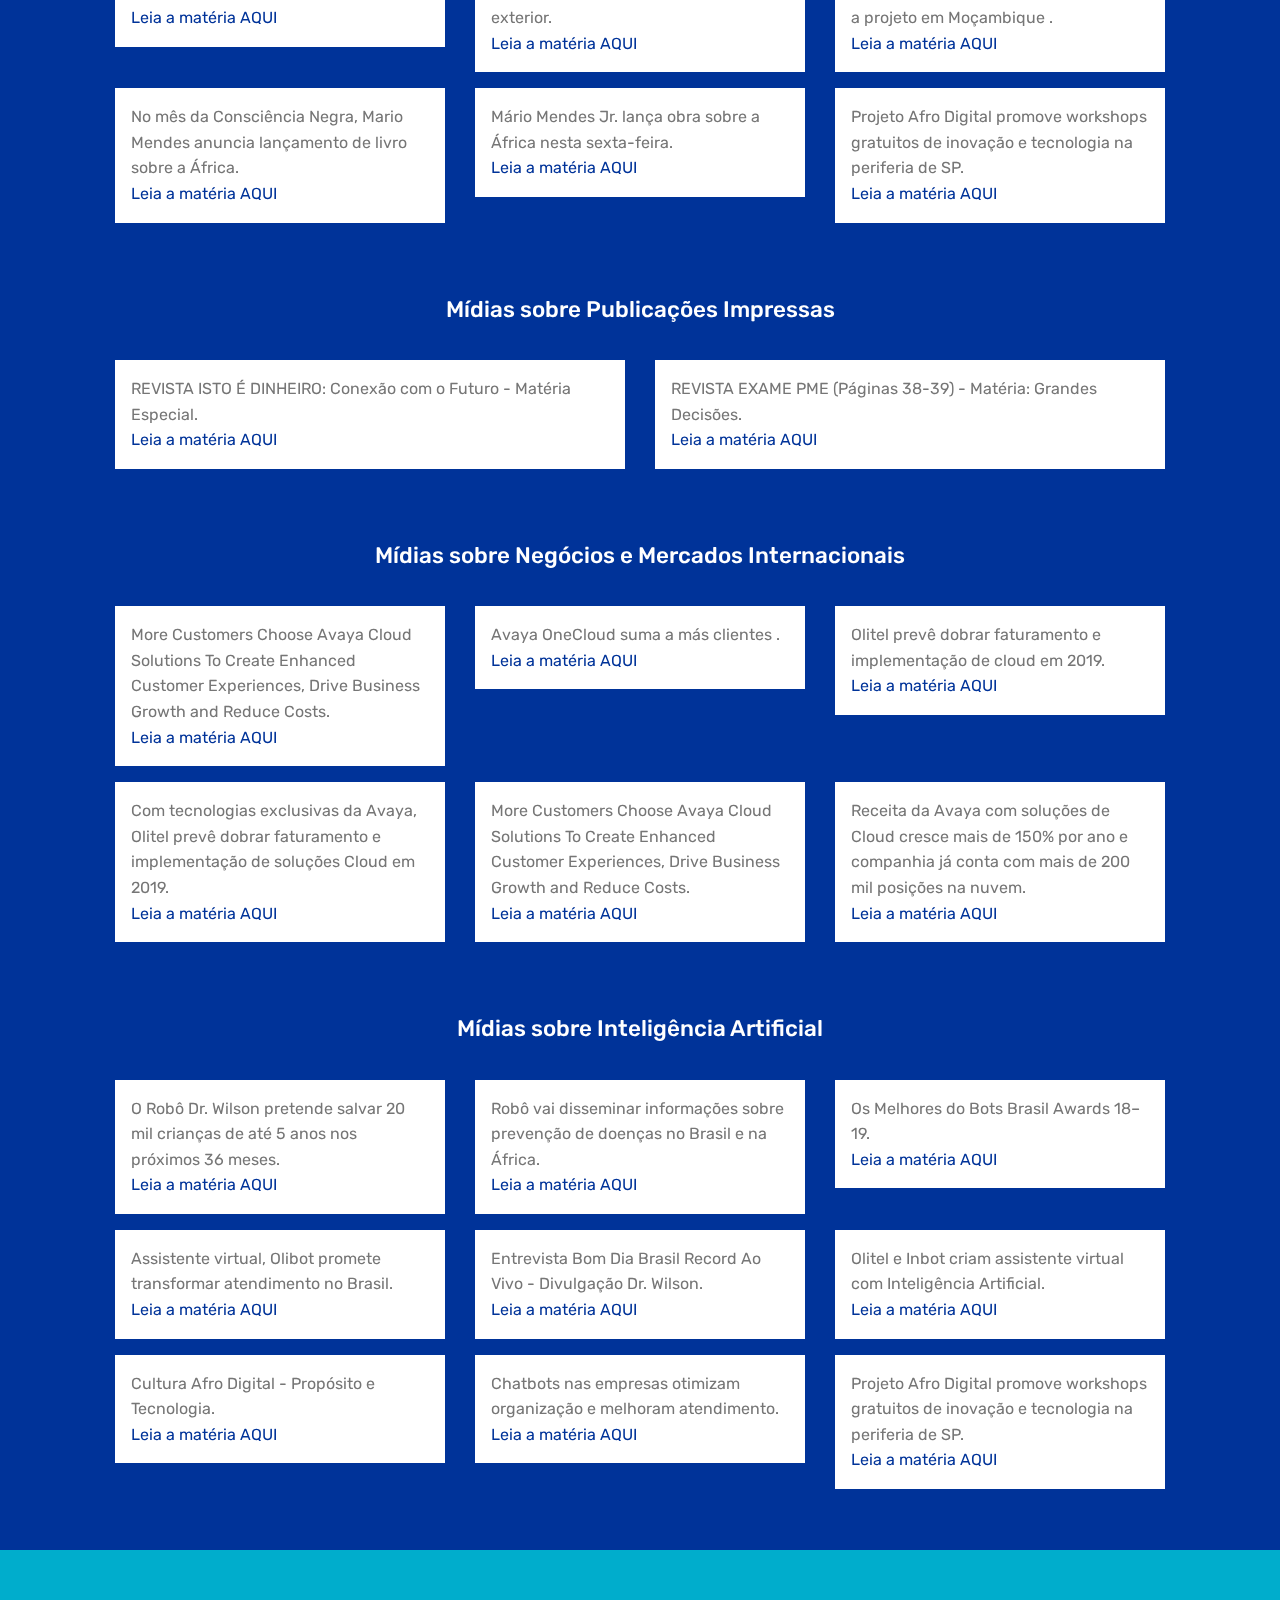
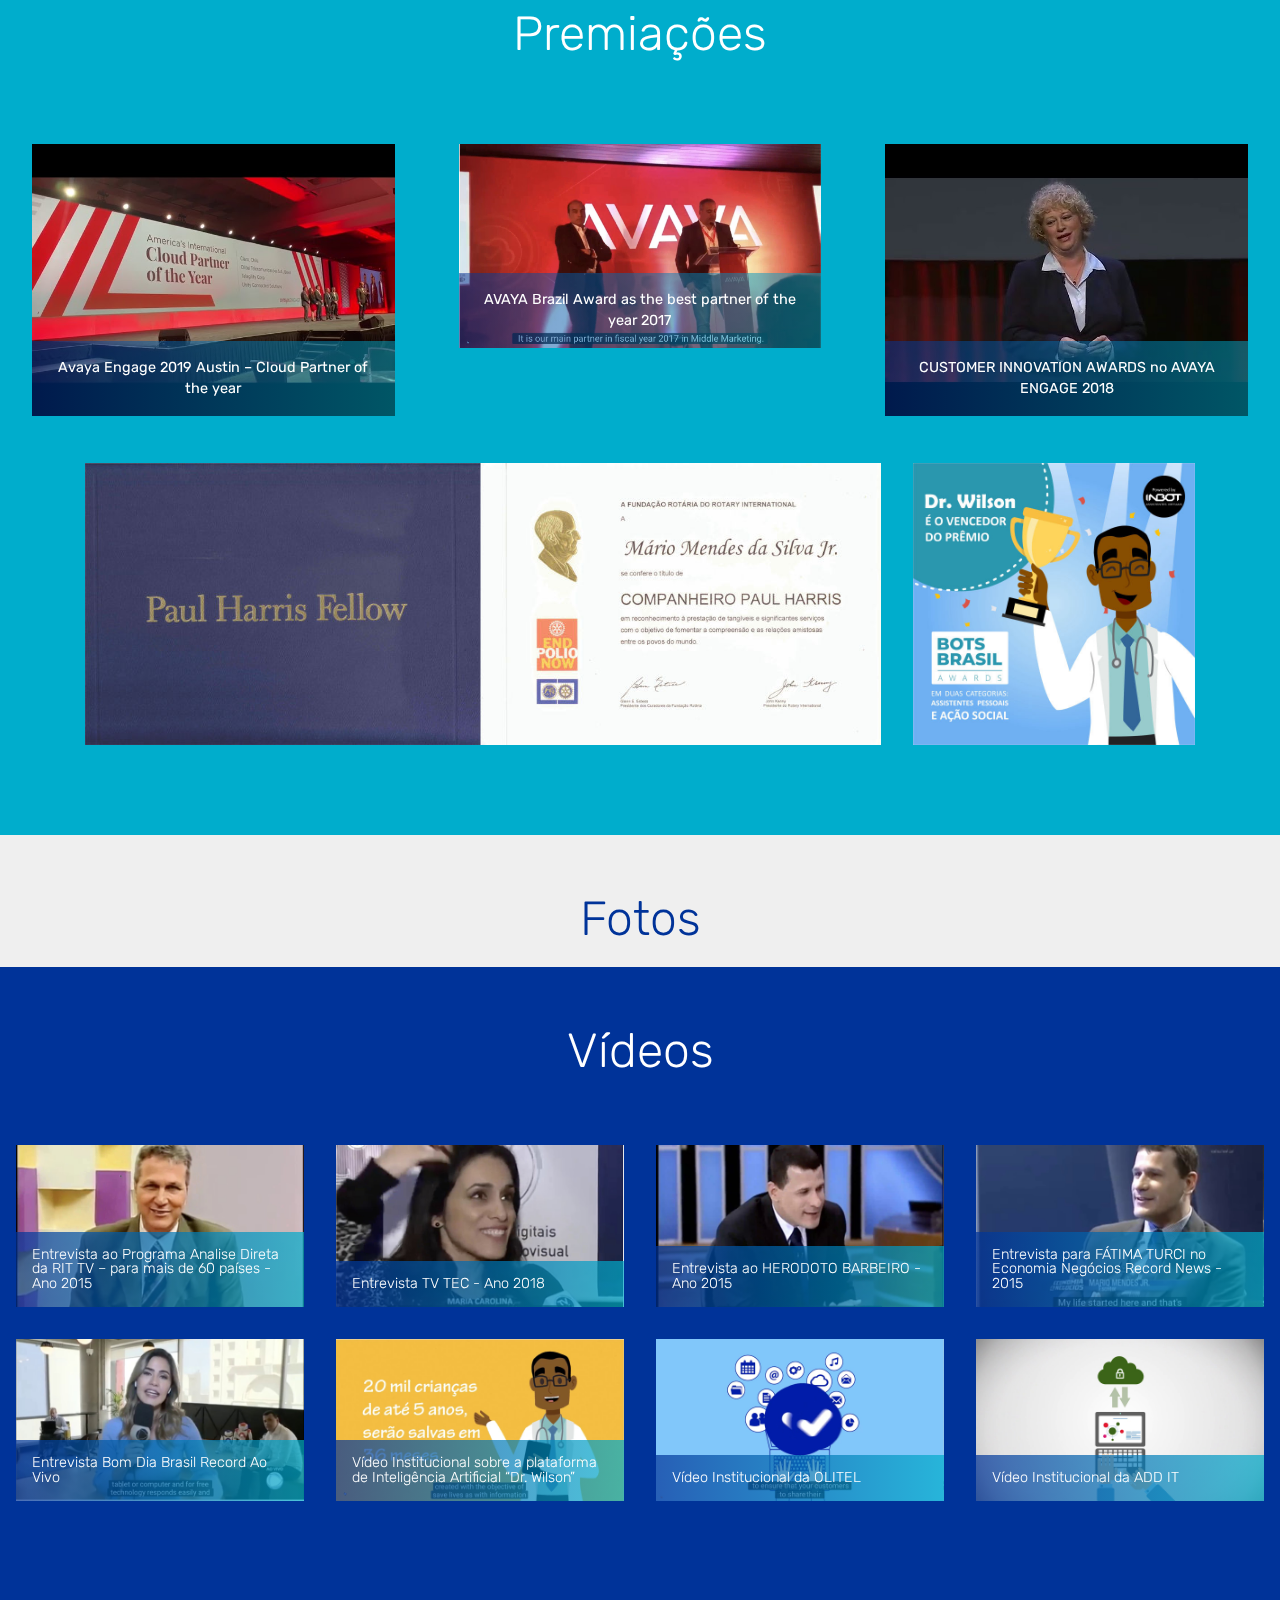
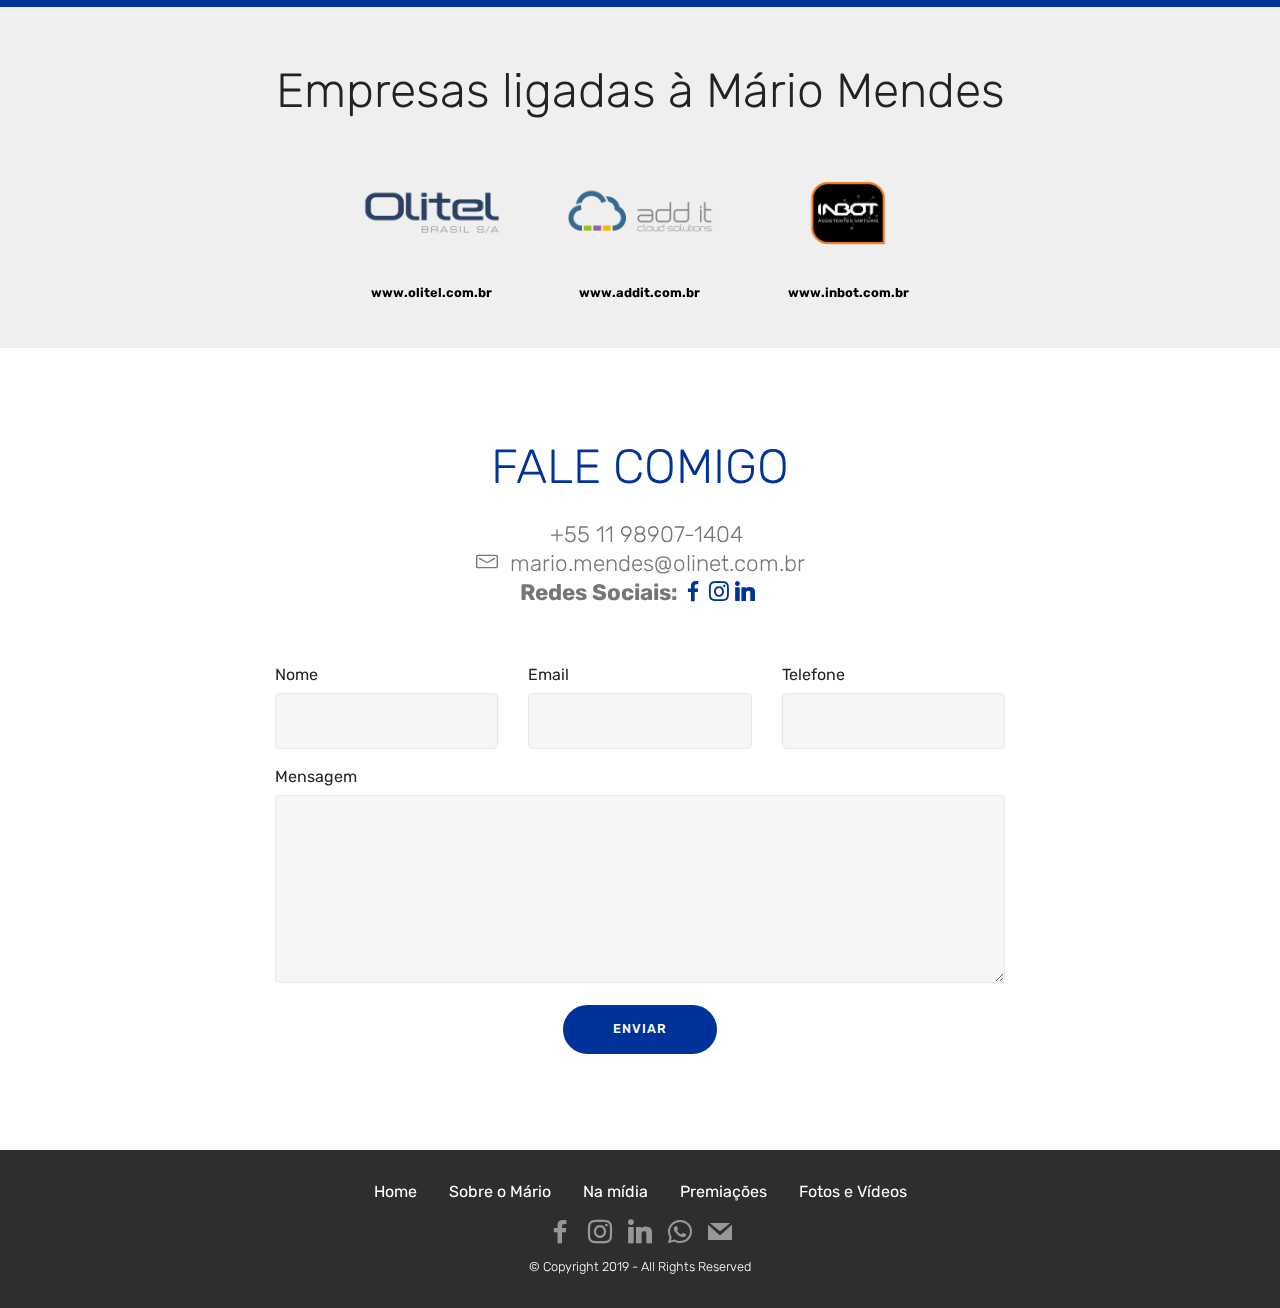
==== commit ad2f5caf: "create github pages" ====
--- a/index.html
+++ b/index.html
@@ -1,37 +1,41 @@
 <!DOCTYPE html>
 <html  >
 <head>
-  <!-- Site made with Mobirise Website Builder v4.9.6, https://mobirise.com -->
+  
   <meta charset="UTF-8">
   <meta http-equiv="X-UA-Compatible" content="IE=edge">
-  <meta name="generator" content="Mobirise v4.9.6, mobirise.com">
+  
+  <meta name="twitter:card" content="summary_large_image"/>
+  <meta name="twitter:image:src" content="">
+  <meta property="og:image" content="">
+  <meta name="twitter:title" content="Mario Mendes">
   <meta name="viewport" content="width=device-width, initial-scale=1, minimum-scale=1">
   <link rel="shortcut icon" href="assets/images/favicon-128x128.png" type="image/x-icon">
   <meta name="description" content="Site sobre Mário Mendes">
   
+  
   <title>Mario Mendes</title>
-  <link rel="stylesheet" href="assets/font-awesome/css/font-awesome.css">
+  <link rel="stylesheet" href="assets/web/assets/mobirise-icons/mobirise-icons.css">
   <link rel="stylesheet" href="assets/web/assets/mobirise-icons-bold/mobirise-icons-bold.css">
-  <link rel="stylesheet" href="assets/icon54-v2/style.css">
-  <link rel="stylesheet" href="assets/web/assets/mobirise-icons/mobirise-icons.css">
-  <link rel="stylesheet" href="assets/tether/tether.min.css">
-  <link rel="stylesheet" href="assets/soundcloud-plugin/style.css">
   <link rel="stylesheet" href="assets/bootstrap/css/bootstrap.min.css">
   <link rel="stylesheet" href="assets/bootstrap/css/bootstrap-grid.min.css">
   <link rel="stylesheet" href="assets/bootstrap/css/bootstrap-reboot.min.css">
+  <link rel="stylesheet" href="assets/tether/tether.min.css">
+  <link rel="stylesheet" href="assets/dropdown/css/style.css">
   <link rel="stylesheet" href="assets/socicon/css/styles.css">
-  <link rel="stylesheet" href="assets/dropdown/css/style.css">
-  <link rel="stylesheet" href="assets/style.css">
-  <link rel="stylesheet" href="assets/slick.css">
   <link rel="stylesheet" href="assets/theme/css/style.css">
   <link rel="stylesheet" href="assets/gallery/style.css">
-  <link rel="stylesheet" href="assets/mobirise/css/mbr-additional.css" type="text/css">
+  <link rel="preload" href="https://fonts.googleapis.com/css?family=Rubik:300,400,500,600,700,800,900,300i,400i,500i,600i,700i,800i,900i&display=swap" as="style" onload="this.onload=null;this.rel='stylesheet'">
+  <noscript><link rel="stylesheet" href="https://fonts.googleapis.com/css?family=Rubik:300,400,500,600,700,800,900,300i,400i,500i,600i,700i,800i,900i&display=swap"></noscript>
+  <link rel="preload" as="style" href="assets/mobirise/css/mbr-additional.css"><link rel="stylesheet" href="assets/mobirise/css/mbr-additional.css" type="text/css">
+  
   
   
   
 </head>
 <body>
-  <section class="menu cid-rq1kMSsW4s" once="menu" id="menu2-1">
+  
+  <section class="menu cid-rqXHF6oydX" once="menu" id="menu2-1g">
 
     
 
@@ -66,12 +70,13 @@
                 </li><li class="nav-item"><a class="nav-link link text-black display-4" href="index.html#content4-j">
                         Premiações</a></li><li class="nav-item"><a class="nav-link link text-black display-4" href="index.html#content4-f">Fotos e Vídeos</a></li></ul>
             <div class="navbar-buttons mbr-section-btn"><a class="btn btn-sm btn-primary display-4" href="index.html#form1-4">
-                    Contatos</a></div>
+                    Contatos</a> <a class="btn btn-sm btn-secondary display-4" href="page2.html">
+                    EN</a></div>
         </div>
     </nav>
 </section>
 
-<section class="engine"><a href="https://mobirise.info/t">free amp templates</a></section><section class="header3 cid-rq1kKlLJjt mbr-parallax-background" id="header3-0">
+<section class="header3 cid-rq1kKlLJjt mbr-parallax-background" id="header3-0">
 
     
 
@@ -81,7 +86,7 @@
     <div class="container">
         <div class="media-container-row">
             <div class="mbr-figure" style="width: 90%;">
-                <img src="assets/images/mariorobo-454x522.png" alt="Mario" title="">
+                <img src="assets/images/mariomendesalta-956x1137.png" alt="Mario" title="">
             </div>
 
             <div class="media-content">
@@ -89,8 +94,7 @@
                     <br><br>Muito prazer!</h1>
                 
                 <div class="mbr-section-text mbr-white pb-3 ">
-                    <p class="mbr-text mbr-fonts-style display-5">
-                        Meu nome é Mario Mendes da Silva.<br>Empreendedor, brasileiro, casado e pai.<br></p>
+                    <p class="mbr-text mbr-fonts-style display-5">Meu nome é Mario Mendes da Silva Junior.<br>Construtor de Inovação, Empreendedor, autor e escritor, brasileiro, casado e pai.<br></p>
                 </div>
                 
             </div>
@@ -148,8 +152,7 @@
                             <span class="mbr-iconfont icon54-v2-year-aniversary-23" style="color: rgb(255, 255, 255); fill: rgb(255, 255, 255);"></span>
                         </div>
                         <div class="card-text">
-                            <h3 class="count pt-3 pb-3 mbr-fonts-style display-2">
-                                  3</h3>
+                            <h3 class="count pt-3 pb-3 mbr-fonts-style display-2">4</h3>
                             <h4 class="mbr-content-title mbr-bold mbr-fonts-style display-7">
                                 Prêmios conquistados nos últimos 3 anos</h4>
                             
@@ -166,7 +169,7 @@
 
                         <div class="card-texts">
                              <h3 class="count pt-3 pb-3 mbr-fonts-style display-2">
-                                  10</h3>
+                                  11</h3>
                             <h4 class="mbr-content-title mbr-bold mbr-fonts-style display-7">
                                 Anos como Conselheiro de diversas empreas</h4>
                             
@@ -195,12 +198,13 @@
                     Sobre o Mário</h1>
                 
                 <div class="mbr-section-text mbr-white pb-3 ">
-                    <p align="justify" class="mbr-text mbr-fonts-style display-7">Sócio e diretor presidente da OLITEL BRASIL TELECOMUNICAÇÕES S.A., sócio membro do Conselho de Administração da ADD IT CLOUD SOLUTIONS LTDA., Membro do Conselho consultivo da INBOT, Membro do Conselho de Administração da OLIBRAS TELECOMUNICAÇÕES LTDA., Sócio Fundador da OLT TECH US LLC. e Diretor de Inovação da ECOWAS BRAZIL Câmara de Comércio e mentor de inovação para empresas consolidadas e Startups.
-<br>Construtor de Inovação, estrategista de abertura de mercado e negócios no Brasil, África e América Latina. Difusor de projetos e produtos de tecnologia com foco em instituições de investimento, parceiros operacionais e fortalecimento institucional corporativo.
-<br>26 anos de experiência em Tecnologia da Informação e Telecomunicações, pioneiro no estudo e implementação de projetos de Telecomunicações e Inteligência Artificial no Brasil. Também fundou a Escola Negócios Contábeis no Brasil - ENC (2009), primeira escola de negócios do Brasil através da plataforma de estudos à distância para a área de contabilidade.</p>
-                </div>
-                <div class="mbr-section-btn"><a class="btn btn-md btn-secondary display-4" href="page1.html">Conheça Mais</a>
-                    <a class="btn btn-md btn-white-outline display-4" href="https://mobirise.co">LIVE DEMO</a></div>
+                    <p align="justify" class="mbr-text mbr-fonts-style display-7">Sócio e diretor presidente da OLITEL BRASIL S/A., sócio membro do Conselho de Administração da ADD IT CLOUD SOLUTIONS, Membro do Conselho consultivo da INBOT INTELIGÊNCIA ARTIFICIAL, Membro do Conselho de Administração da OLIBRAS TELECOMUNICAÇÕES, Sócio Fundador da OLT TECH LLC nos Estados Unidos da América, Diretor de Inovação da ECOWAS BRAZIL (Câmara de Comércio), mentor de inovação para empresas consolidadas e Startups.  
+<br> 
+<br>Construtor de Inovação, estrategista de abertura de mercado e negócios no Brasil, África e América Latina. Difusor de projetos e produtos de tecnologia com foco em instituições de investimento, parceiros operacionais e fortalecimento institucional corporativo.  
+<br> 
+<br>26 anos de experiência em Tecnologia da Informação e Telecomunicações, pioneiro no estudo e implementação de projetos de Telecomunicações e Inteligência Artificial no Brasil. Também fundou a Escola Negócios Contábeis no Brasil - ENC (2011), primeira escola de negócios do Brasil através da plataforma de estudos à distância para a área de contabilidade.</p>
+                </div>
+                <div class="mbr-section-btn"><a class="btn btn-md btn-secondary display-4" href="page1.html">Conheça Mais</a></div>
             </div>
         </div>
     </div>
@@ -215,7 +219,7 @@
         <div class="media-container-row">
             <div class="title col-12 col-md-8">
                 <h2 class="align-center pb-3 mbr-fonts-style display-2">
-                    Mário na Mídia</h2>
+                    Mário Mendes na Mídia</h2>
                 <h3 class="mbr-section-subtitle align-center mbr-light mbr-fonts-style display-5">
                     Artigos e Releases</h3>
                 
@@ -231,15 +235,14 @@
     <div class="container">
         <div class="media-container-row">
             <div class="row col-12 col-md-12">
-                <div class="col-12 mbr-text mbr-fonts-style col-md-4 display-7">
-                     <p class="p-3">Trabalhar de qualquer lugar já é realidade para os pequenos e médios empresários brasileiros
-.<br><span style="font-size: 1rem;"><a href="https://exame.abril.com.br/negocios/dino/correcao-trabalhar-de-qualquer-lugar-ja-e-realidade-para-os-pequenos-e-medios-empresarios-brasileiros/" target="_blank">Leia a matéria AQUI</a></span></p>
+                <div class="col-12 mbr-text mbr-fonts-style display-7 col-md-4">
+                     <p class="p-3">Trabalhar de qualquer lugar já é realidade para os pequenos e médios empresários brasileiros.<br><span style="font-size: 1rem;"><a href="https://exame.abril.com.br/negocios/dino/correcao-trabalhar-de-qualquer-lugar-ja-e-realidade-para-os-pequenos-e-medios-empresarios-brasileiros/" target="_blank">Leia a matéria AQUI</a></span></p>
                 </div>
                 <div class="col-12 mbr-text mbr-fonts-style display-7 col-md-4">
                      <p class="p-3">Quer proteger a sua empresa? Saiba como investir em segurança digital.<br><span style="font-size: 1rem;"><a href="https://www.terra.com.br/noticias/dino/quer-proteger-a-sua-empresa-saiba-como-investir-em-seguranca-digital,9541cb61063e5837d2d3e9e63761df8b3613x70f.html" target="_blank">Leia a matéria AQUI</a></span></p>
                 </div>
                 <div class="col-12 col-md-4 mbr-text mbr-fonts-style display-7">
-                     <p class="p-3">Cloud computing ou On Premises? Saiba qual a melhor opção de servidor<br><span style="font-size: 1rem;"><a href="http://institucional.ae.com.br/cadernos/releases/?id=eUhGV3drd201V0N0dDMrM29jMHBOQT09" target="_blank">Leia a matéria AQUI</a></span></p>
+                     <p class="p-3">Cloud computing ou On Premises? Saiba qual a melhor opção de servidor.<br><span style="font-size: 1rem;"><a href="http://institucional.ae.com.br/cadernos/releases/?id=eUhGV3drd201V0N0dDMrM29jMHBOQT09" target="_blank">Leia a matéria AQUI</a></span></p>
                 </div>
             </div>
         </div>
@@ -253,15 +256,14 @@
     <div class="container">
         <div class="media-container-row">
             <div class="row col-12 col-md-12">
-                <div class="col-12 mbr-text mbr-fonts-style col-md-4 display-7">
-                     <p class="p-3">Trabalhar de qualquer lugar já é realidade para os pequenos e médios empresários brasileiros
-.<br><span style="font-size: 1rem;"><a href="https://exame.abril.com.br/negocios/dino/correcao-trabalhar-de-qualquer-lugar-ja-e-realidade-para-os-pequenos-e-medios-empresarios-brasileiros/" target="_blank">Leia a matéria AQUI</a></span></p>
-                </div>
-                <div class="col-12 mbr-text mbr-fonts-style display-7 col-md-4">
-                     <p class="p-3">Quer proteger a sua empresa? Saiba como investir em segurança digital.<br><span style="font-size: 1rem;"><a href="https://www.terra.com.br/noticias/dino/quer-proteger-a-sua-empresa-saiba-como-investir-em-seguranca-digital,9541cb61063e5837d2d3e9e63761df8b3613x70f.html" target="_blank">Leia a matéria AQUI</a></span></p>
-                </div>
-                <div class="col-12 col-md-4 mbr-text mbr-fonts-style display-7">
-                     <p class="p-3">Cloud computing ou On Premises? Saiba qual a melhor opção de servidor<br><span style="font-size: 1rem;"><a href="http://institucional.ae.com.br/cadernos/releases/?id=eUhGV3drd201V0N0dDMrM29jMHBOQT09" target="_blank">Leia a matéria AQUI</a></span></p>
+                <div class="col-12 mbr-text mbr-fonts-style display-7 col-md-4">
+                     <p class="p-3">Violação de dados causa prejuízos financeiros às empresas brasileiras.<br><span style="font-size: 1rem;"><a href="https://www.infomoney.com.br/negocios/noticias-corporativas/noticia/7604928/violacao-de-dados-causa-prejuizos-financeiros-as-empresas-brasileiras" target="_blank">Leia a matéria AQUI</a></span></p>
+                </div>
+                <div class="col-12 mbr-text mbr-fonts-style display-7 col-md-4">
+                     <p class="p-3">Comunicação unificada amplia eficiência dos colaboradores nas empresas.<br><span style="font-size: 1rem;"><a href="https://exame.abril.com.br/negocios/dino/comunicacao-unificada-amplia-eficiencia-dos-colaboradores-nas-empresas/" target="_blank">Leia a matéria AQUI</a></span></p>
+                </div>
+                <div class="col-12 col-md-4 mbr-text mbr-fonts-style display-7">
+                     <p class="p-3">Inteligência Artificial compreende linguagem humana e torna o atendimento mais rápido, econômico e eficiente.<br><span style="font-size: 1rem;"><a href="http://institucional.ae.com.br/cadernos/releases/?id=REpid2xGSndNSEpMTjRqYkRJZ0VZZz09" target="_blank">Leia a matéria AQUI</a></span></p>
                 </div>
             </div>
         </div>
@@ -275,15 +277,14 @@
     <div class="container">
         <div class="media-container-row">
             <div class="row col-12 col-md-12">
-                <div class="col-12 mbr-text mbr-fonts-style col-md-4 display-7">
-                     <p class="p-3">Trabalhar de qualquer lugar já é realidade para os pequenos e médios empresários brasileiros
-.<br><span style="font-size: 1rem;"><a href="https://exame.abril.com.br/negocios/dino/correcao-trabalhar-de-qualquer-lugar-ja-e-realidade-para-os-pequenos-e-medios-empresarios-brasileiros/" target="_blank">Leia a matéria AQUI</a></span></p>
-                </div>
-                <div class="col-12 mbr-text mbr-fonts-style display-7 col-md-4">
-                     <p class="p-3">Quer proteger a sua empresa? Saiba como investir em segurança digital.<br><span style="font-size: 1rem;"><a href="https://www.terra.com.br/noticias/dino/quer-proteger-a-sua-empresa-saiba-como-investir-em-seguranca-digital,9541cb61063e5837d2d3e9e63761df8b3613x70f.html" target="_blank">Leia a matéria AQUI</a></span></p>
-                </div>
-                <div class="col-12 col-md-4 mbr-text mbr-fonts-style display-7">
-                     <p class="p-3">Cloud computing ou On Premises? Saiba qual a melhor opção de servidor<br><span style="font-size: 1rem;"><a href="http://institucional.ae.com.br/cadernos/releases/?id=eUhGV3drd201V0N0dDMrM29jMHBOQT09" target="_blank">Leia a matéria AQUI</a></span></p>
+                <div class="col-12 mbr-text mbr-fonts-style display-7 col-md-4">
+                     <p class="p-3">Na maioria das vezes, falhas dos colaboradores expõem empresas a ciberataques.<br><span style="font-size: 1rem;"><a href="https://www.infomoney.com.br/negocios/noticias-corporativas/noticia/7740599/na-maioria-das-vezes-falhas-dos-colaboradores-expoem-empresas-a-ciberataques" target="_blank">Leia a matéria AQUI</a></span></p>
+                </div>
+                <div class="col-12 mbr-text mbr-fonts-style display-7 col-md-4">
+                     <p class="p-3">Empresas devem adotar novas tecnologias para expandirem os negócios.<br><span style="font-size: 1rem;"><a href="https://www.terra.com.br/noticias/empresas-devem-adotar-novas-tecnologias-para-expandirem-os-negocios,1cb8ebcfda66154b0ef036d637b0a99f81hhtaba.html)%20https://app.dino.com.br/Gerenciador2/Metricas/Relatorios?ids=aVrtTfwwMg0%3D" target="_blank">Leia a matéria AQUI</a></span></p>
+                </div>
+                <div class="col-12 col-md-4 mbr-text mbr-fonts-style display-7">
+                     <p class="p-3">Capilaridade: o ponto forte dos integradores de tecnologia.<br><span style="font-size: 1rem;"><a href="http://institucional.ae.com.br/cadernos/releases/?id=NU45cUJwdzlnVmdjZ2FNWHJxVVlkUT09" target="_blank">Leia a matéria AQUI</a></span></p>
                 </div>
             </div>
         </div>
@@ -297,15 +298,14 @@
     <div class="container">
         <div class="media-container-row">
             <div class="row col-12 col-md-12">
-                <div class="col-12 mbr-text mbr-fonts-style col-md-4 display-7">
-                     <p class="p-3">Trabalhar de qualquer lugar já é realidade para os pequenos e médios empresários brasileiros
-.<br><span style="font-size: 1rem;"><a href="https://exame.abril.com.br/negocios/dino/correcao-trabalhar-de-qualquer-lugar-ja-e-realidade-para-os-pequenos-e-medios-empresarios-brasileiros/" target="_blank">Leia a matéria AQUI</a></span></p>
-                </div>
-                <div class="col-12 mbr-text mbr-fonts-style display-7 col-md-4">
-                     <p class="p-3">Quer proteger a sua empresa? Saiba como investir em segurança digital.<br><span style="font-size: 1rem;"><a href="https://www.terra.com.br/noticias/dino/quer-proteger-a-sua-empresa-saiba-como-investir-em-seguranca-digital,9541cb61063e5837d2d3e9e63761df8b3613x70f.html" target="_blank">Leia a matéria AQUI</a></span></p>
-                </div>
-                <div class="col-12 col-md-4 mbr-text mbr-fonts-style display-7">
-                     <p class="p-3">Cloud computing ou On Premises? Saiba qual a melhor opção de servidor<br><span style="font-size: 1rem;"><a href="http://institucional.ae.com.br/cadernos/releases/?id=eUhGV3drd201V0N0dDMrM29jMHBOQT09" target="_blank">Leia a matéria AQUI</a></span></p>
+                <div class="col-12 mbr-text mbr-fonts-style display-7 col-md-4">
+                     <p class="p-3">Chatbots nas empresas: confira dicas de como fazer essa implantação.<br><span style="font-size: 1rem;"><a href="https://www.mundodomarketing.com.br/noticias-corporativas/conteudo/194270/chatbots-nas-empresas-confira-dicas-de-como-fazer-essa-implantacao" target="_blank">Leia a matéria AQUI</a></span></p>
+                </div>
+                <div class="col-12 mbr-text mbr-fonts-style display-7 col-md-4">
+                     <p class="p-3">Nova lei de proteção de dados requer atenção dos empresários.<br><span style="font-size: 1rem;"><a href="https://www.infomoney.com.br/negocios/noticias-corporativas/noticia/7849630/nova-lei-de-protecao-de-dados-requer-atencao-dos-empresarios" target="_blank">Leia a matéria AQUI</a></span></p>
+                </div>
+                <div class="col-12 col-md-4 mbr-text mbr-fonts-style display-7">
+                     <p class="p-3">Transformação digital nas empresas, a sua está preparada? Confira!<br><span style="font-size: 1rem;"><a href="https://www.terra.com.br/noticias/dino/transformacao-digital-nas-empresas-a-sua-esta-preparada-confira,f337b54eb4c22180359a02c64ad133bb13r159m2.html" target="_blank">Leia a matéria AQUI</a></span></p>
                 </div>
             </div>
         </div>
@@ -319,15 +319,14 @@
     <div class="container">
         <div class="media-container-row">
             <div class="row col-12 col-md-12">
-                <div class="col-12 mbr-text mbr-fonts-style col-md-4 display-7">
-                     <p class="p-3">Trabalhar de qualquer lugar já é realidade para os pequenos e médios empresários brasileiros
-.<br><span style="font-size: 1rem;"><a href="https://exame.abril.com.br/negocios/dino/correcao-trabalhar-de-qualquer-lugar-ja-e-realidade-para-os-pequenos-e-medios-empresarios-brasileiros/" target="_blank">Leia a matéria AQUI</a></span></p>
-                </div>
-                <div class="col-12 mbr-text mbr-fonts-style display-7 col-md-4">
-                     <p class="p-3">Quer proteger a sua empresa? Saiba como investir em segurança digital.<br><span style="font-size: 1rem;"><a href="https://www.terra.com.br/noticias/dino/quer-proteger-a-sua-empresa-saiba-como-investir-em-seguranca-digital,9541cb61063e5837d2d3e9e63761df8b3613x70f.html" target="_blank">Leia a matéria AQUI</a></span></p>
-                </div>
-                <div class="col-12 col-md-4 mbr-text mbr-fonts-style display-7">
-                     <p class="p-3">Cloud computing ou On Premises? Saiba qual a melhor opção de servidor<br><span style="font-size: 1rem;"><a href="http://institucional.ae.com.br/cadernos/releases/?id=eUhGV3drd201V0N0dDMrM29jMHBOQT09" target="_blank">Leia a matéria AQUI</a></span></p>
+                <div class="col-12 mbr-text mbr-fonts-style display-7 col-md-4">
+                     <p class="p-3">Dr. Wilson vence duas categorias do prêmio Bots Brasil Awards 18-19.<br><span style="font-size: 1rem;"><a href="https://www.terra.com.br/noticias/dino/dr-wilson-vence-duas-categorias-do-premio-bots-brasil-awards-18-19,fc9ef72ce4ef33e6d4933e1f444bf5e3a9z55lqp.html" target="_blank">Leia a matéria AQUI</a></span></p>
+                </div>
+                <div class="col-12 mbr-text mbr-fonts-style display-7 col-md-4">
+                     <p class="p-3">Comunicação unificada em nuvem impulsiona o crescimento das empresas<br><span style="font-size: 1rem;"><a href="http://institucional.ae.com.br/cadernos/releases/?id=emtGSjVwL3RFcEVCVXBoR1dvYVo4UT09" target="_blank">Leia a matéria AQUI</a></span></p>
+                </div>
+                <div class="col-12 col-md-4 mbr-text mbr-fonts-style display-7">
+                     <p class="p-3">Comunicação unificada em nuvem impulsiona o crescimento das empresas<br><span style="font-size: 1rem;"><a href="https://www.mundodomarketing.com.br/noticias-corporativas/conteudo/194287/quer-reformar-ou-fazer-uma-mudanca-na-sua-empresa-saiba-mais-sobre-moving" target="_blank">Leia a matéria AQUI</a></span></p>
                 </div>
             </div>
         </div>
@@ -341,15 +340,251 @@
     <div class="container">
         <div class="media-container-row">
             <div class="row col-12 col-md-12">
-                <div class="col-12 mbr-text mbr-fonts-style col-md-4 display-7">
-                     <p class="p-3">Trabalhar de qualquer lugar já é realidade para os pequenos e médios empresários brasileiros
-.<br><span style="font-size: 1rem;"><a href="https://exame.abril.com.br/negocios/dino/correcao-trabalhar-de-qualquer-lugar-ja-e-realidade-para-os-pequenos-e-medios-empresarios-brasileiros/" target="_blank">Leia a matéria AQUI</a></span></p>
-                </div>
-                <div class="col-12 mbr-text mbr-fonts-style display-7 col-md-4">
-                     <p class="p-3">Quer proteger a sua empresa? Saiba como investir em segurança digital.<br><span style="font-size: 1rem;"><a href="https://www.terra.com.br/noticias/dino/quer-proteger-a-sua-empresa-saiba-como-investir-em-seguranca-digital,9541cb61063e5837d2d3e9e63761df8b3613x70f.html" target="_blank">Leia a matéria AQUI</a></span></p>
-                </div>
-                <div class="col-12 col-md-4 mbr-text mbr-fonts-style display-7">
-                     <p class="p-3">Cloud computing ou On Premises? Saiba qual a melhor opção de servidor<br><span style="font-size: 1rem;"><a href="http://institucional.ae.com.br/cadernos/releases/?id=eUhGV3drd201V0N0dDMrM29jMHBOQT09" target="_blank">Leia a matéria AQUI</a></span></p>
+                <div class="col-12 mbr-text mbr-fonts-style display-7 col-md-4">
+                     <p class="p-3">Tecnologia Cloud ajuda gestores a alcançar os objetivos da empresa.<br><span style="font-size: 1rem;"><a href="https://www.terra.com.br/noticias/dino/tecnologia-cloud-ajuda-gestores-a-alcancar-os-objetivos-da-empresa,dfdaafdd88ecb422dbbae3a8937ca89ed1hdpkfm.html" target="_blank">Leia a matéria AQUI</a></span></p>
+                </div>
+                <div class="col-12 mbr-text mbr-fonts-style display-7 col-md-4">
+                     <p class="p-3">Empreendedorismo: a construção de um caminho para a inclusão.<br><span style="font-size: 1rem;"><a href="https://www.bayerjovens.com.br/pt/materia/?materia=empreendedorismo-a-construcao-de-um-caminho-para-a-inclusao" target="_blank">Leia a matéria AQUI</a></span></p>
+                </div>
+                <div class="col-12 col-md-4 mbr-text mbr-fonts-style display-7">
+                     <p class="p-3">Comunicação unificada transforma empresas e se torna vantagem competitiva.<br><span style="font-size: 1rem;"><a href="https://exame.abril.com.br/negocios/dino/comunicacao-unificada-transforma-empresas-e-se-torna-vantagem-competitiva/" target="_blank">Leia a matéria AQUI</a></span></p>
+                </div>
+            </div>
+        </div>
+    </div>
+</section>
+
+<section class="mbr-section article content14 cid-rqG98VfEtR" id="content14-s">
+      
+     
+
+    <div class="container">
+        <div class="media-container-row">
+            <div class="row col-12 col-md-12">
+                <div class="col-12 mbr-text mbr-fonts-style display-7 col-md-4">
+                     <p class="p-3">3º CEO Summit reúne empreendedores, investidores e corporações em São Paulo.<br><span style="font-size: 1rem;"><a href="https://inseedinvestimentos.com.br/3o-ceo-summit-reune-empreendedores-investidores-e-corporacoes-em-sao-paulo/" target="_blank">Leia a matéria AQUI</a></span></p>
+                </div>
+                <div class="col-12 mbr-text mbr-fonts-style display-7 col-md-4">
+                     <p class="p-3">Debate com militares o desenvolvimento tecnológico das Forças Armadas (com arquivo de áudio):<br><span style="font-size: 1rem;"><a href="https://www.prb10.org.br/noticias/parlamentares/em-audiencia-publica-tia-eron-debate-com-militares-o-desenvolvimento-cientifico-e-tecnologico-das-forcas-armadas/" target="_blank">Leia a matéria AQUI</a><br><a href="https://www.camara.leg.br/internet/sitaqweb/TextoHTML.asp?etapa=3&nuSessao=128.1.55.O&nuQuarto=153&nuOrador=1&nuInsercao=5&dtHorarioQuarto=22:02&sgFaseSessao=OD%20%20%20%20%20%20%20%20&Data=27/05/2015&txApelido=TIA%20ERON&txFaseSessao=Ordem%20do%20Dia%20%20%20%20%20%20%20%20%20%20%20%20%20%20%20%20%20%20&dtHoraQuarto=22:02&txEtapa=Sem%20reda%C3%A7%C3%A3o%20final" target="_blank">Discuros e Notas Taquigráficas</a><br><a href="http://imagem.camara.gov.br/internet/audio/Resultado.asp?txtCodigo=52552" target="_blank">Arquivo Sonoro</a></span></p>
+                </div>
+                <div class="col-12 col-md-4 mbr-text mbr-fonts-style display-7">
+                     <p class="p-3">Robô vai disseminar informações sobre prevenção de doenças no Brasil e na África.<br><span style="font-size: 1rem;"><a href="https://www1.folha.uol.com.br/mercado/2018/10/robo-vai-disseminar-informacoes-sobre-prevencao-de-doencas-no-brasil-e-na-africa.shtml" target="_blank">Leia a matéria AQUI</a></span></p>
+                </div>
+            </div>
+        </div>
+    </div>
+</section>
+
+<section class="mbr-section article content14 cid-rqGtDOVfKU" id="content14-12">
+      
+     
+
+    <div class="container">
+        <div class="media-container-row">
+            <div class="row col-12 col-md-12">
+                <div class="col-12 mbr-text mbr-fonts-style display-7 col-md-4">
+                     <p class="p-3">Mario Mendes Júnior fala sobre o desenvolvimento da África Austral.<br><a href="https://noticias.r7.com/record-news/jornal-da-record-news/videos/mario-mendes-junior-fala-sobre-o-desenvolvimento-da-africa-austral-17102015" target="_blank" style="font-size: 1rem; background-color: rgb(255, 255, 255);">Leia a matéria AQUI</a></p>
+                </div>
+                <div class="col-12 mbr-text mbr-fonts-style display-7 col-md-4">
+                     <p class="p-3">Economia &amp; Negócios discute as oportunidades que o Brasil perde no exterior.<br><span style="font-size: 1rem;"><a href="https://noticias.r7.com/record-news/economia-e-negocios/videos/economia-negocios-discute-as-oportunidades-que-o-brasil-perde-no-exterior-17102015" target="_blank">Leia a matéria AQUI</a></span></p>
+                </div>
+                <div class="col-12 col-md-4 mbr-text mbr-fonts-style display-7">
+                     <p class="p-3">Autor de “Procura-se jovem negro para salvar o planeta” dedica venda do livro a projeto em Moçambique
+.<br><a href="http://www.pordentrodaafrica.com/cultura/autor-de-procura-se-jovem-negro-para-salvar-o-planeta-dedica-venda-do-livro-a-projeto-em-mocambique" target="_blank" style="font-size: 1rem; background-color: rgb(255, 255, 255);">Leia a matéria AQUI</a></p>
+                </div>
+            </div>
+        </div>
+    </div>
+</section>
+
+<section class="mbr-section article content14 cid-rqGtEIr3Fd" id="content14-13">
+      
+     
+
+    <div class="container">
+        <div class="media-container-row">
+            <div class="row col-12 col-md-12">
+                <div class="col-12 mbr-text mbr-fonts-style display-7 col-md-4">
+                     <p class="p-3">No mês da Consciência Negra, Mario Mendes anuncia lançamento de livro sobre a África.<br><span style="font-size: 1rem;"><a href="http://prb10sp.org.br/noticias/no-mes-da-consciencia-negra-mario-mendes-anuncia-lancamento-de-livro-sobre-a-africa/" target="_blank">Leia a matéria AQUI</a></span></p>
+                </div>
+                <div class="col-12 mbr-text mbr-fonts-style display-7 col-md-4">
+                     <p class="p-3">Mário Mendes Jr. lança obra sobre a África nesta sexta-feira.<br><span style="font-size: 1rem;"><a href="http://entretenimento.r7.com/blogs/ligia-braslauskas-literatura/mario-mendes-jr-lanca-obra-sobre-a-africa-nesta-sexta-feira-14062013/" target="_blank">Leia a matéria AQUI</a></span></p>
+                </div>
+                <div class="col-12 col-md-4 mbr-text mbr-fonts-style display-7">
+                     <p class="p-3">Projeto Afro Digital promove workshops gratuitos de inovação e tecnologia na periferia de SP.<br><span style="font-size: 1rem;"><a href="https://www.terra.com.br/noticias/dino/projeto-afro-digital-promove-workshops-gratuitos-de-inovacao-e-tecnologia-na-periferia-de-sp,35270473c83b1c6cc4f8f1a23884bb5cqwqh2hzw.html" target="_blank">Leia a matéria AQUI</a></span></p>
+                </div>
+            </div>
+        </div>
+    </div>
+</section>
+
+<section class="mbr-section content4 cid-rqGaHgBETp" id="content4-t">
+
+    
+
+    <div class="container">
+        <div class="media-container-row">
+            <div class="title col-12 col-md-8">
+                <h2 class="align-center pb-3 mbr-fonts-style display-5">
+                    Mídias sobre Publicações Impressas</h2>
+                
+                
+            </div>
+        </div>
+    </div>
+</section>
+
+<section class="mbr-section article content14 cid-rqGaK35ASy" id="content14-u">
+      
+     
+
+    <div class="container">
+        <div class="media-container-row">
+            <div class="row col-12 col-md-12">
+                <div class="col-12 mbr-text mbr-fonts-style display-7 col-md-6">
+                     <p class="p-3">REVISTA ISTO É DINHEIRO: Conexão com o Futuro -  Matéria Especial.<br><span style="font-size: 1rem;"><a href="https://www.pressreader.com/brazil/isto-e-dinheiro/20181122/282497184712568" target="_blank">Leia a matéria AQUI</a></span></p>
+                </div>
+                <div class="col-12 mbr-text mbr-fonts-style display-7 col-md-6">
+                     <p class="p-3">REVISTA EXAME PME (Páginas 38-39) -  Matéria: Grandes Decisões.<br><span style="font-size: 1rem;"><a href="https://issuu.com/exame/docs/pme62" target="_blank">Leia a matéria AQUI</a></span></p>
+                </div>
+                
+            </div>
+        </div>
+    </div>
+</section>
+
+<section class="mbr-section content4 cid-rqGbmtj9Ek" id="content4-w">
+
+    
+
+    <div class="container">
+        <div class="media-container-row">
+            <div class="title col-12 col-md-8">
+                <h2 class="align-center pb-3 mbr-fonts-style display-5">
+                    Mídias sobre Negócios e Mercados Internacionais</h2>
+                
+                
+            </div>
+        </div>
+    </div>
+</section>
+
+<section class="mbr-section article content14 cid-rqGbfqydTb" id="content14-v">
+      
+     
+
+    <div class="container">
+        <div class="media-container-row">
+            <div class="row col-12 col-md-12">
+                <div class="col-12 mbr-text mbr-fonts-style display-7 col-md-4">
+                     <p class="p-3">More Customers Choose Avaya Cloud Solutions To Create Enhanced Customer Experiences, Drive Business Growth and Reduce Costs.<br><span style="font-size: 1rem;"><a href="https://investors.avaya.com/investor-news/news-release-details/2019/More-Customers-Choose-Avaya-Cloud-Solutions-To-Create-Enhanced-Customer-Experiences-Drive-Business-Growth-and-Reduce-Costs/default.aspx" target="_blank">Leia a matéria AQUI</a></span></p>
+                </div>
+                <div class="col-12 mbr-text mbr-fonts-style display-7 col-md-4">
+                     <p class="p-3">Avaya OneCloud suma a más clientes
+.<br><a href="https://www.infochannel.info/avaya-onecloud-suma-mas-clientes" target="_blank" style="font-size: 1rem; background-color: rgb(255, 255, 255);">Leia a matéria AQUI</a></p>
+                </div>
+                <div class="col-12 col-md-4 mbr-text mbr-fonts-style display-7">
+                     <p class="p-3">Olitel prevê dobrar faturamento e implementação de cloud em 2019.<br><span style="font-size: 1rem;"><a href="https://itforum365.com.br/com-tecnologias-exclusivas-da-avaya-olitel-preve-dobrar-faturamento-e-implementacao-de-solucoes-cloud-em-2019/" target="_blank">Leia a matéria AQUI</a></span></p>
+                </div>
+            </div>
+        </div>
+    </div>
+</section>
+
+<section class="mbr-section article content14 cid-rqGcFi7lt8" id="content14-x">
+      
+     
+
+    <div class="container">
+        <div class="media-container-row">
+            <div class="row col-12 col-md-12">
+                <div class="col-12 mbr-text mbr-fonts-style display-7 col-md-4">
+                     <p class="p-3">Com tecnologias exclusivas da Avaya, Olitel prevê dobrar faturamento e implementação de soluções Cloud em 2019.<br><span style="font-size: 1rem;"><a href="https://www.avaya.com/br/about-avaya/newsroom/2018/20180920/" target="_blank">Leia a matéria AQUI</a></span></p>
+                </div>
+                <div class="col-12 mbr-text mbr-fonts-style display-7 col-md-4">
+                     <p class="p-3">More Customers Choose Avaya Cloud Solutions To Create Enhanced Customer Experiences, Drive Business Growth and Reduce Costs.<br><span style="font-size: 1rem;"><a href="https://www.bloomberg.com/press-releases/2019-03-19/more-customers-choose-avaya-cloud-solutions-to-create-enhanced-customer-experiences-drive-business-growth-and-reduce-costs" target="_blank">Leia a matéria AQUI</a></span></p>
+                </div>
+                <div class="col-12 col-md-4 mbr-text mbr-fonts-style display-7">
+                     <p class="p-3">Receita da Avaya com soluções de Cloud cresce mais de 150% por ano e companhia já conta com mais de 200 mil posições na nuvem.<br><span style="font-size: 1rem;"><a href="https://www.avaya.com/br/about-avaya/newsroom/20190320/" target="_blank">Leia a matéria AQUI</a></span></p>
+                </div>
+            </div>
+        </div>
+    </div>
+</section>
+
+<section class="mbr-section content4 cid-rqGpEIFShv" id="content4-y">
+
+    
+
+    <div class="container">
+        <div class="media-container-row">
+            <div class="title col-12 col-md-8">
+                <h2 class="align-center pb-3 mbr-fonts-style display-5">
+                    Mídias sobre Inteligência Artificial</h2>
+                
+                
+            </div>
+        </div>
+    </div>
+</section>
+
+<section class="mbr-section article content14 cid-rqGpFPAw2G" id="content14-z">
+      
+     
+
+    <div class="container">
+        <div class="media-container-row">
+            <div class="row col-12 col-md-12">
+                <div class="col-12 mbr-text mbr-fonts-style display-7 col-md-4">
+                     <p class="p-3">O Robô Dr. Wilson pretende salvar 20 mil crianças de até 5 anos nos próximos 36 meses.<br><span style="font-size: 1rem;"><a href="https://www.terra.com.br/noticias/dino/o-robo-dr-wilson-pretende-salvar-20-mil-criancas-de-ate-5-anos-nos-proximos-36-meses,176105b9bb27eda6aa15545044690d98uuw30vv1.html" target="_blank">Leia a matéria AQUI</a></span></p>
+                </div>
+                <div class="col-12 mbr-text mbr-fonts-style display-7 col-md-4">
+                     <p class="p-3">Robô vai disseminar informações sobre prevenção de doenças no Brasil e na África.<br><span style="font-size: 1rem;"><a href="https://www1.folha.uol.com.br/mercado/2018/10/robo-vai-disseminar-informacoes-sobre-prevencao-de-doencas-no-brasil-e-na-africa.shtml" target="_blank">Leia a matéria AQUI</a></span></p>
+                </div>
+                <div class="col-12 col-md-4 mbr-text mbr-fonts-style display-7">
+                     <p class="p-3">Os Melhores do Bots Brasil Awards 18–19.<br><span style="font-size: 1rem;"><a href="https://medium.com/botsbrasil/os-melhores-do-bots-brasil-awards-18-19-5388f36f08fe" target="_blank">Leia a matéria AQUI</a></span></p>
+                </div>
+            </div>
+        </div>
+    </div>
+</section>
+
+<section class="mbr-section article content14 cid-rqGpTaOnni" id="content14-10">
+      
+     
+
+    <div class="container">
+        <div class="media-container-row">
+            <div class="row col-12 col-md-12">
+                <div class="col-12 mbr-text mbr-fonts-style display-7 col-md-4">
+                     <p class="p-3">Assistente virtual, Olibot promete transformar atendimento no Brasil.<br><span style="font-size: 1rem;"><a href="https://www.terra.com.br/noticias/dino/assistente-virtual-olibot-promete-transformar-atendimento-no-brasil,ae177e1533d41de56b5772c9063d07a8sq6lqxee.html" target="_blank">Leia a matéria AQUI</a></span></p>
+                </div>
+                <div class="col-12 mbr-text mbr-fonts-style display-7 col-md-4">
+                     <p class="p-3">Entrevista Bom Dia Brasil Record Ao Vivo - Divulgação Dr. Wilson.<br><span style="font-size: 1rem;"><a href="https://www.youtube.com/watch?v=5FPJU7ac-jk" target="_blank">Leia a matéria AQUI</a></span></p>
+                </div>
+                <div class="col-12 col-md-4 mbr-text mbr-fonts-style display-7">
+                     <p class="p-3">Olitel e Inbot criam assistente virtual com Inteligência Artificial.<br><span style="font-size: 1rem;"><a href="https://itforum365.com.br/olitel-inbot-assistente-virtual/" target="_blank">Leia a matéria AQUI</a></span></p>
+                </div>
+            </div>
+        </div>
+    </div>
+</section>
+
+<section class="mbr-section article content14 cid-rqGpTJyVRj" id="content14-11">
+      
+     
+
+    <div class="container">
+        <div class="media-container-row">
+            <div class="row col-12 col-md-12">
+                <div class="col-12 mbr-text mbr-fonts-style display-7 col-md-4">
+                     <p class="p-3">Cultura Afro Digital - Propósito e Tecnologia.<br><span style="font-size: 1rem;"><a href="http://culturaafrodigital.com.br/proposito-tecnologia/" target="_blank">Leia a matéria AQUI</a></span></p>
+                </div>
+                <div class="col-12 mbr-text mbr-fonts-style display-7 col-md-4">
+                     <p class="p-3">Chatbots nas empresas otimizam organização e melhoram atendimento.<br><span style="font-size: 1rem;"><a href="https://www.infomoney.com.br/negocios/noticias-corporativas/noticia/7972340/chatbots-nas-empresas-otimizam-organizacao-e-melhoram-atendimento" target="_blank">Leia a matéria AQUI</a></span></p>
+                </div>
+                <div class="col-12 col-md-4 mbr-text mbr-fonts-style display-7">
+                     <p class="p-3">Projeto Afro Digital promove workshops gratuitos de inovação e tecnologia na periferia de SP.<br><span style="font-size: 1rem;"><a href="https://www.terra.com.br/noticias/dino/projeto-afro-digital-promove-workshops-gratuitos-de-inovacao-e-tecnologia-na-periferia-de-sp,35270473c83b1c6cc4f8f1a23884bb5cqwqh2hzw.html" target="_blank">Leia a matéria AQUI</a></span></p>
                 </div>
             </div>
         </div>
@@ -377,9 +612,27 @@
     
 
     <div align="center">
-        <div align="center"><!-- Filter --><!-- Gallery --><div class="mbr-gallery-row"><div class="mbr-gallery-layout-default"><div><div><div class="mbr-gallery-item mbr-gallery-item--p4 video-slide" data-video-url="https://www.youtube.com/watch?v=f3BOCAQcSdU" data-tags="Fantástica"><div href="#lb-gallery1-k" data-slide-to="0" data-toggle="modal"><div></div><img alt="" src="assets/images/mobirise201949-201822019-4-5-4-1-16.jpg"><span class="icon-video"></span><span class="mbr-gallery-title mbr-fonts-style display-7">Avaya Engage 2019 Austin – Cloud Partner of the year</span></div></div><div class="mbr-gallery-item mbr-gallery-item--p4 video-slide" data-video-url="https://www.youtube.com/watch?v=A8hQqoM6zk0" data-tags="Responsivo"><div href="#lb-gallery1-k" data-slide-to="1" data-toggle="modal"><div></div><img alt="" src="assets/images/mobirise201949-201822019-4-5-4-1-33.jpg"><span class="icon-video"></span><span class="mbr-gallery-title mbr-fonts-style display-7">AVAYA Brazil Award as the best partner of the year 2017<br></span></div></div><div class="mbr-gallery-item mbr-gallery-item--p4 video-slide" data-video-url="https://www.youtube.com/watch?v=zPSXXKpz9MU" data-tags="Criativo"><div href="#lb-gallery1-k" data-slide-to="2" data-toggle="modal"><div></div><img alt="" src="assets/images/mobirise201949-201822019-4-5-4-1-53.jpg"><span class="icon-video"></span><span class="mbr-gallery-title mbr-fonts-style display-7">CUSTOMER INNOVATION AWARDS no AVAYA ENGAGE 2018</span></div></div></div></div><div class="clearfix"></div></div></div><!-- Lightbox --><div data-app-prevent-settings="" class="mbr-slider modal fade carousel slide" tabindex="-1" data-keyboard="true" data-interval="false" id="lb-gallery1-k"><div class="modal-dialog"><div class="modal-content"><div class="modal-body"><div class="carousel-inner"><div class="carousel-item video-container"><img src="assets/images/background1.jpg" alt="" title=""></div><div class="carousel-item video-container"><img src="assets/images/background2.jpg" alt="" title=""></div><div class="carousel-item active video-container"><img src="assets/images/background3.jpg" alt="" title=""></div></div><a class="carousel-control carousel-control-prev" role="button" data-slide="prev" href="#lb-gallery1-k"><span class="mbri-left mbr-iconfont" aria-hidden="true"></span><span class="sr-only">Previous</span></a><a class="carousel-control carousel-control-next" role="button" data-slide="next" href="#lb-gallery1-k"><span class="mbri-right mbr-iconfont" aria-hidden="true"></span><span class="sr-only">Next</span></a><a class="close" href="#" role="button" data-dismiss="modal"><span class="sr-only">Close</span></a></div></div></div></div></div>
-    </div>
-
+        <div align="center"><!-- Filter --><!-- Gallery --><div class="mbr-gallery-row"><div class="mbr-gallery-layout-default"><div><div><div class="mbr-gallery-item mbr-gallery-item--p4 video-slide" data-video-url="https://www.youtube.com/watch?v=f3BOCAQcSdU" data-tags="Fantástica"><div href="#lb-gallery1-k" data-slide-to="0" data-bs-slide-to="0" data-toggle="modal" data-bs-toggle="modal"><div></div><img alt="" src="assets/images/mobirise201949-201822019-4-5-4-1-16.jpg"><span class="icon-video"></span><span class="mbr-gallery-title mbr-fonts-style display-7">Avaya Engage 2019 Austin – Cloud Partner of the year</span></div></div><div class="mbr-gallery-item mbr-gallery-item--p4 video-slide" data-video-url="https://www.youtube.com/watch?v=A8hQqoM6zk0" data-tags="Responsivo"><div href="#lb-gallery1-k" data-slide-to="1" data-bs-slide-to="1" data-toggle="modal" data-bs-toggle="modal"><div></div><img alt="" src="assets/images/mobirise201949-201822019-4-5-4-1-33.jpg"><span class="icon-video"></span><span class="mbr-gallery-title mbr-fonts-style display-7">AVAYA Brazil Award as the best partner of the year 2017<br></span></div></div><div class="mbr-gallery-item mbr-gallery-item--p4 video-slide" data-video-url="https://www.youtube.com/watch?v=zPSXXKpz9MU" data-tags="Criativo"><div href="#lb-gallery1-k" data-slide-to="2" data-bs-slide-to="2" data-toggle="modal" data-bs-toggle="modal"><div></div><img alt="" src="assets/images/mobirise201949-201822019-4-5-4-1-53.jpg"><span class="icon-video"></span><span class="mbr-gallery-title mbr-fonts-style display-7">CUSTOMER INNOVATION AWARDS no AVAYA ENGAGE 2018</span></div></div></div></div><div class="clearfix"></div></div></div><!-- Lightbox --><div data-app-prevent-settings="" class="mbr-slider modal fade carousel slide" tabindex="-1" data-keyboard="true" data-bs-keyboard="true" data-interval="false" data-bs-interval="false" id="lb-gallery1-k"><div class="modal-dialog"><div class="modal-content"><div class="modal-body"><div class="carousel-inner"><div class="carousel-item video-container"><img src="assets/images/background1.jpg" alt="" title=""></div><div class="carousel-item video-container"><img src="assets/images/background2.jpg" alt="" title=""></div><div class="carousel-item active video-container"><img src="assets/images/background3.jpg" alt="" title=""></div></div><a class="carousel-control carousel-control-prev" role="button" data-slide="prev" data-bs-slide="prev" href="#lb-gallery1-k"><span class="mbri-left mbr-iconfont" aria-hidden="true"></span><span class="sr-only visually-hidden">Previous</span></a><a class="carousel-control carousel-control-next" role="button" data-slide="next" data-bs-slide="next" href="#lb-gallery1-k"><span class="mbri-right mbr-iconfont" aria-hidden="true"></span><span class="sr-only visually-hidden">Next</span></a><a class="close" href="#" role="button" data-dismiss="modal" data-bs-dismiss="modal"><span class="sr-only visually-hidden">Close</span></a></div></div></div></div></div>
+    </div>
+
+</section>
+
+<section class="cid-rqXtxkmJp4" id="image4-16">
+    <!-- Block parameters controls (Blue "Gear" panel) -->
+    
+    <!-- End block parameters -->
+    <div class="container images-container">
+            <div class="media-container-row" style="width: 100%;">
+                <div class="img-item item1" style="width: 285%;">
+                    <img src="assets/images/prmio-paul-harris-fellow-1086x384.jpg" alt="Prêmio Paul Harris Fellow" title="">
+                    
+                </div>
+                <div class="img-item">
+                    <img src="assets/images/dr-wilson-vencedor-626x626.jpg" alt="Dr Wilson vencedor do Bots Brasil 18-19" title="">
+                    
+                </div>
+            </div>
+    </div>
 </section>
 
 <section class="mbr-section content4 cid-rq2Xan8vvk" id="content4-f">
@@ -398,20 +651,7 @@
     </div>
 </section>
 
-<section class="mbr-instagram-feed" data-rows="3" data-per-row-slider="" data-spacing="5" data-full-width="true" data-token="8184086713.727bfe1.983f0dbd707b483e8131c188ddeff48a" data-per-row-grid="5" id="instagram-feed-block-5" data-rv-view="4038" style="background-color: rgb(239, 239, 239); padding-top: 40px; padding-bottom: 40px;">
-    
-    <div class="container container_toggle">
-        <div class="row">
-            <div class="col">
-                <div class="inst">
-                    
-                    <div class="inst__content"></div>
-                    <div class="inst__more mbr-section-btn align-center" buttons="0"><a class="btn btn-md display-4 btn-secondary" href="#" data-max-id="1832701859295444299_4763240100">Veja Mais</a></div>
-                </div>
-            </div>
-        </div>
-    </div>
-</section>
+
 
 <section class="mbr-section content4 cid-rq2WWXr7Ka" id="content4-e">
 
@@ -433,9 +673,80 @@
     
 
     <div>
-        <div><!-- Filter --><!-- Gallery --><div class="mbr-gallery-row"><div class="mbr-gallery-layout-default"><div><div><div class="mbr-gallery-item mbr-gallery-item--p2 video-slide" data-video-url=" https://www.youtube.com/watch?v=k0twOlSmxhE" data-tags="Fantástica"><div href="#lb-gallery1-9" data-slide-to="0" data-toggle="modal"><div></div><img alt="" src="assets/images/mobirise201949-201822019-4-5-3-14-26.jpg"><span class="icon-video"></span><span class="mbr-gallery-title mbr-fonts-style display-4">Entrevista ao Programa Analise Direta da RIT TV – para mais de 60 países - Ano 2015</span></div></div><div class="mbr-gallery-item mbr-gallery-item--p2 video-slide" data-video-url="https://www.youtube.com/watch?v=FXi8g6EPaHg&amp;t=3s" data-tags="Fantástica"><div href="#lb-gallery1-9" data-slide-to="1" data-toggle="modal"><div></div><img alt="" src="assets/images/mobirise201949-201822019-4-5-3-17-36.jpg"><span class="icon-video"></span><span class="mbr-gallery-title mbr-fonts-style display-4">Entrevista TV TEC -  Ano 2018</span></div></div><div class="mbr-gallery-item mbr-gallery-item--p2 video-slide" data-video-url="https://www.youtube.com/watch?v=ixsU-3n4HN4" data-tags="Fantástica"><div href="#lb-gallery1-9" data-slide-to="2" data-toggle="modal"><div></div><img alt="" src="assets/images/mobirise201949-201822019-4-5-3-18-9.jpg"><span class="icon-video"></span><span class="mbr-gallery-title mbr-fonts-style display-4">Entrevista ao HERODOTO BARBEIRO - Ano 2015</span></div></div><div class="mbr-gallery-item mbr-gallery-item--p2 video-slide" data-video-url="https://www.youtube.com/watch?v=-db8dmVZPMs" data-tags="Fantástica"><div href="#lb-gallery1-9" data-slide-to="3" data-toggle="modal"><div></div><img alt="" src="assets/images/mobirise201949-201822019-4-5-3-20-58.jpg"><span class="icon-video"></span><span class="mbr-gallery-title mbr-fonts-style display-4">Entrevista para FÁTIMA TURCI no Economia Negócios Record News - 2015</span></div></div><div class="mbr-gallery-item mbr-gallery-item--p2 video-slide" data-video-url="https://www.youtube.com/watch?v=5FPJU7ac-jk" data-tags="Fantástica"><div href="#lb-gallery1-9" data-slide-to="4" data-toggle="modal"><div></div><img alt="" src="assets/images/mobirise201949-201822019-4-5-3-57-34.jpg"><span class="icon-video"></span><span class="mbr-gallery-title mbr-fonts-style display-4">Entrevista Bom Dia Brasil Record Ao Vivo</span></div></div><div class="mbr-gallery-item mbr-gallery-item--p2 video-slide" data-video-url="https://www.youtube.com/watch?v=URpEXPQcQn4&amp;t=4s" data-tags="Fantástica"><div href="#lb-gallery1-9" data-slide-to="5" data-toggle="modal"><div></div><img alt="" src="assets/images/mobirise201949-201822019-4-5-3-58-49.jpg"><span class="icon-video"></span><span class="mbr-gallery-title mbr-fonts-style display-4">Vídeo Institucional sobre a plataforma de Inteligência Artificial “Dr. Wilson”</span></div></div><div class="mbr-gallery-item mbr-gallery-item--p2 video-slide" data-video-url="https://www.youtube.com/watch?v=yTQbxD36u28&amp;t=16s" data-tags="Fantástica"><div href="#lb-gallery1-9" data-slide-to="6" data-toggle="modal"><div></div><img alt="" src="assets/images/mobirise201949-201822019-4-5-3-59-22.jpg"><span class="icon-video"></span><span class="mbr-gallery-title mbr-fonts-style display-4">Vídeo Institucional da OLITEL</span></div></div><div class="mbr-gallery-item mbr-gallery-item--p2 video-slide" data-video-url="https://www.youtube.com/watch?v=TXwNNVNhQY0" data-tags="Fantástica"><div href="#lb-gallery1-9" data-slide-to="7" data-toggle="modal"><div></div><img alt="" src="assets/images/mobirise201949-201822019-4-5-4-0-2.jpg"><span class="icon-video"></span><span class="mbr-gallery-title mbr-fonts-style display-4">Vídeo Institucional da ADD IT</span></div></div></div></div><div class="clearfix"></div></div></div><!-- Lightbox --><div data-app-prevent-settings="" class="mbr-slider modal fade carousel slide" tabindex="-1" data-keyboard="true" data-interval="false" id="lb-gallery1-9"><div class="modal-dialog"><div class="modal-content"><div class="modal-body"><div class="carousel-inner"><div class="carousel-item video-container"><img src="assets/images/background1.jpg" alt="" title=""></div><div class="carousel-item video-container"><img src="assets/images/mbr-1920x1280.jpg" alt="" title=""></div><div class="carousel-item video-container"><img src="assets/images/mbr-1-1920x1280.jpg" alt="" title=""></div><div class="carousel-item video-container"><img src="assets/images/mbr-1920x1079.jpg" alt="" title=""></div><div class="carousel-item video-container"><img src="assets/images/mbr-1920x1281.jpg" alt="" title=""></div><div class="carousel-item video-container"><img src="assets/images/mbr-2-1920x1280.jpg" alt="" title=""></div><div class="carousel-item video-container"><img src="assets/images/mbr-1920x1279.jpg" alt="" title=""></div><div class="carousel-item active video-container"><img src="assets/images/mbr-3-1920x1280.jpg" alt="" title=""></div></div><a class="carousel-control carousel-control-prev" role="button" data-slide="prev" href="#lb-gallery1-9"><span class="mbri-left mbr-iconfont" aria-hidden="true"></span><span class="sr-only">Previous</span></a><a class="carousel-control carousel-control-next" role="button" data-slide="next" href="#lb-gallery1-9"><span class="mbri-right mbr-iconfont" aria-hidden="true"></span><span class="sr-only">Next</span></a><a class="close" href="#" role="button" data-dismiss="modal"><span class="sr-only">Close</span></a></div></div></div></div></div>
-    </div>
-
+        <div><!-- Filter --><!-- Gallery --><div class="mbr-gallery-row"><div class="mbr-gallery-layout-default"><div><div><div class="mbr-gallery-item mbr-gallery-item--p2 video-slide" data-video-url=" https://www.youtube.com/watch?v=k0twOlSmxhE" data-tags="Fantástica"><div href="#lb-gallery1-9" data-slide-to="0" data-bs-slide-to="0" data-toggle="modal" data-bs-toggle="modal"><div></div><img alt="" src="assets/images/mobirise201949-201822019-4-5-3-14-26.jpg"><span class="icon-video"></span><span class="mbr-gallery-title mbr-fonts-style display-4">Entrevista ao Programa Analise Direta da RIT TV – para mais de 60 países - Ano 2015</span></div></div><div class="mbr-gallery-item mbr-gallery-item--p2 video-slide" data-video-url="https://www.youtube.com/watch?v=FXi8g6EPaHg&amp;t=3s" data-tags="Fantástica"><div href="#lb-gallery1-9" data-slide-to="1" data-bs-slide-to="1" data-toggle="modal" data-bs-toggle="modal"><div></div><img alt="" src="assets/images/mobirise201949-201822019-4-5-3-17-36.jpg"><span class="icon-video"></span><span class="mbr-gallery-title mbr-fonts-style display-4">Entrevista TV TEC -  Ano 2018</span></div></div><div class="mbr-gallery-item mbr-gallery-item--p2 video-slide" data-video-url="https://www.youtube.com/watch?v=ixsU-3n4HN4" data-tags="Fantástica"><div href="#lb-gallery1-9" data-slide-to="2" data-bs-slide-to="2" data-toggle="modal" data-bs-toggle="modal"><div></div><img alt="" src="assets/images/mobirise201949-201822019-4-5-3-18-9.jpg"><span class="icon-video"></span><span class="mbr-gallery-title mbr-fonts-style display-4">Entrevista ao HERODOTO BARBEIRO - Ano 2015</span></div></div><div class="mbr-gallery-item mbr-gallery-item--p2 video-slide" data-video-url="https://www.youtube.com/watch?v=-db8dmVZPMs" data-tags="Fantástica"><div href="#lb-gallery1-9" data-slide-to="3" data-bs-slide-to="3" data-toggle="modal" data-bs-toggle="modal"><div></div><img alt="" src="assets/images/mobirise201949-201822019-4-5-3-20-58.jpg"><span class="icon-video"></span><span class="mbr-gallery-title mbr-fonts-style display-4">Entrevista para FÁTIMA TURCI no Economia Negócios Record News - 2015</span></div></div><div class="mbr-gallery-item mbr-gallery-item--p2 video-slide" data-video-url="https://www.youtube.com/watch?v=5FPJU7ac-jk" data-tags="Fantástica"><div href="#lb-gallery1-9" data-slide-to="4" data-bs-slide-to="4" data-toggle="modal" data-bs-toggle="modal"><div></div><img alt="" src="assets/images/mobirise201949-201822019-4-5-3-57-34.jpg"><span class="icon-video"></span><span class="mbr-gallery-title mbr-fonts-style display-4">Entrevista Bom Dia Brasil Record Ao Vivo</span></div></div><div class="mbr-gallery-item mbr-gallery-item--p2 video-slide" data-video-url="https://www.youtube.com/watch?v=URpEXPQcQn4&amp;t=4s" data-tags="Fantástica"><div href="#lb-gallery1-9" data-slide-to="5" data-bs-slide-to="5" data-toggle="modal" data-bs-toggle="modal"><div></div><img alt="" src="assets/images/mobirise201949-201822019-4-5-3-58-49.jpg"><span class="icon-video"></span><span class="mbr-gallery-title mbr-fonts-style display-4">Vídeo Institucional sobre a plataforma de Inteligência Artificial “Dr. Wilson”</span></div></div><div class="mbr-gallery-item mbr-gallery-item--p2 video-slide" data-video-url="https://www.youtube.com/watch?v=yTQbxD36u28&amp;t=16s" data-tags="Fantástica"><div href="#lb-gallery1-9" data-slide-to="6" data-bs-slide-to="6" data-toggle="modal" data-bs-toggle="modal"><div></div><img alt="" src="assets/images/mobirise201949-201822019-4-5-3-59-22.jpg"><span class="icon-video"></span><span class="mbr-gallery-title mbr-fonts-style display-4">Vídeo Institucional da OLITEL</span></div></div><div class="mbr-gallery-item mbr-gallery-item--p2 video-slide" data-video-url="https://www.youtube.com/watch?v=TXwNNVNhQY0" data-tags="Fantástica"><div href="#lb-gallery1-9" data-slide-to="7" data-bs-slide-to="7" data-toggle="modal" data-bs-toggle="modal"><div></div><img alt="" src="assets/images/mobirise201949-201822019-4-5-4-0-2.jpg"><span class="icon-video"></span><span class="mbr-gallery-title mbr-fonts-style display-4">Vídeo Institucional da ADD IT</span></div></div></div></div><div class="clearfix"></div></div></div><!-- Lightbox --><div data-app-prevent-settings="" class="mbr-slider modal fade carousel slide" tabindex="-1" data-keyboard="true" data-bs-keyboard="true" data-interval="false" data-bs-interval="false" id="lb-gallery1-9"><div class="modal-dialog"><div class="modal-content"><div class="modal-body"><div class="carousel-inner"><div class="carousel-item video-container"><img src="assets/images/background1.jpg" alt="" title=""></div><div class="carousel-item video-container"><img src="assets/images/mbr-1920x1280.jpg" alt="" title=""></div><div class="carousel-item video-container"><img src="assets/images/mbr-1-1920x1280.jpg" alt="" title=""></div><div class="carousel-item video-container"><img src="assets/images/mbr-1920x1079.jpg" alt="" title=""></div><div class="carousel-item video-container"><img src="assets/images/mbr-1920x1281.jpg" alt="" title=""></div><div class="carousel-item video-container"><img src="assets/images/mbr-2-1920x1280.jpg" alt="" title=""></div><div class="carousel-item video-container"><img src="assets/images/mbr-1920x1279.jpg" alt="" title=""></div><div class="carousel-item active video-container"><img src="assets/images/mbr-3-1920x1280.jpg" alt="" title=""></div></div><a class="carousel-control carousel-control-prev" role="button" data-slide="prev" data-bs-slide="prev" href="#lb-gallery1-9"><span class="mbri-left mbr-iconfont" aria-hidden="true"></span><span class="sr-only visually-hidden">Previous</span></a><a class="carousel-control carousel-control-next" role="button" data-slide="next" data-bs-slide="next" href="#lb-gallery1-9"><span class="mbri-right mbr-iconfont" aria-hidden="true"></span><span class="sr-only visually-hidden">Next</span></a><a class="close" href="#" role="button" data-dismiss="modal" data-bs-dismiss="modal"><span class="sr-only visually-hidden">Close</span></a></div></div></div></div></div>
+    </div>
+
+</section>
+
+<section class="mbr-section content4 cid-rqH0zX3MJV" id="content4-x">
+
+    
+
+    <div class="container">
+        <div class="media-container-row">
+            <div class="title col-12 col-md-12">
+                <h2 class="align-center pb-3 mbr-fonts-style display-2">Empresas ligadas à Mário Mendes</h2>
+                
+                
+            </div>
+        </div>
+    </div>
+</section>
+
+<section class="features17 cid-rqGYO3bPPe" id="features17-w">
+    
+    
+
+    
+    <div class="container-fluid">
+        <div class="media-container-row">
+            <div class="card p-3 col-12 col-md-2">
+                <div class="card-wrapper">
+                    <div class="card-img">
+                        <img src="assets/images/olitel-376x248.png" alt="Olitel" title="">
+                    </div>
+                    <div class="card-box">
+                        <h4 class="card-title pb-3 mbr-fonts-style display-4"><a href="https://www.olitel.com.br" target="_blank" class="text-black"><strong>
+                            www.olitel.com.br
+                        </strong></a></h4>
+                        
+                    </div>
+                </div>
+            </div>
+
+            <div class="card p-3 col-12 col-md-2">
+                <div class="card-wrapper">
+                    <div class="card-img">
+                        <a href="https://www.addit.com.br" target="_blank"><img src="assets/images/addit-376x248.png" alt="Addit" title=""></a>
+                    </div>
+                    <div class="card-box">
+                        <h4 class="card-title pb-3 mbr-fonts-style display-4"><a href="https://www.addit.com.br" target="_blank" class="text-black"><strong>
+                            www.addit.com.br
+                        </strong></a></h4>
+                        
+                    </div>
+                </div>
+            </div>
+
+            <div class="card p-3 col-12 col-md-2">
+                <div class="card-wrapper">
+                    <div class="card-img">
+                        <a href="https://www.inbot.com.br" target="_blank"><img src="assets/images/inbot-376x248.png" alt="InBot" title=""></a>
+                    </div>
+                    <div class="card-box">
+                        <h4 class="card-title pb-3 mbr-fonts-style display-4"><a href="https://www.inbot.com.br" target="_blank" class="text-black"><strong>
+                            www.inbot.com.br
+                        </strong></a></h4>
+                        
+                    </div>
+                </div>
+            </div>
+
+            
+            
+            
+        </div>
+    </div>
 </section>
 
 <section class="mbr-section form1 cid-rq1pUOOsB9" id="form1-4">
@@ -450,7 +761,7 @@
                     FALE COMIGO</h2>
                 <h3 class="mbr-section-subtitle align-center mbr-light pb-3 mbr-fonts-style display-5">
                     <span class="fa fa-whatsapp mbr-iconfont" style="font-size: 20px;"></span>&nbsp; +55 11 98907-1404<br>
-                    <span class="mbrib-letter mbr-iconfont" style="font-size: 22px;"></span>&nbsp; mario.mendes@olinet.com.br</h3>
+                    <span class="mbrib-letter mbr-iconfont" style="font-size: 22px;"></span>&nbsp; mario.mendes@olinet.com.br<br><strong>Redes Sociais:&nbsp;</strong><a href="https://www.facebook.com/profile.php?id=100002647893795" target="_blank"><span class="socicon socicon-facebook mbr-iconfont" style="font-size: 20px;"></span></a>&nbsp;<a href="https://www.instagram.com/mendesjr.mario" target="_blank"><span class="socicon socicon-instagram mbr-iconfont" style="font-size: 20px;"></span></a>&nbsp;<a href="https://www.linkedin.com/in/mariomj" target="_blank"><span class="socicon socicon-linkedin mbr-iconfont" style="font-size: 20px;"></span></a>&nbsp;</h3>
             </div>
         </div>
     </div>
@@ -458,7 +769,7 @@
         <div class="row justify-content-center">
             <div class="media-container-column col-lg-8" data-form-type="formoid">
                 <!---Formbuilder Form--->
-                <form action="https://mobirise.com/" method="POST" class="mbr-form form-with-styler" data-form-title="Contato via Site Mario"><input type="hidden" name="email" data-form-email="true" value="rjbJY9JBAMrmE189SVK5U3A1q3aYMZ9p3CZq1NamBc92RbSbRz4Q4GmRCwpcCMxbaOtvmlPXwT4tDM4MIOba4SejWmozOJWaNqPgM6ijJS3Zh03/djdPUxZeqvx5vpaq">
+                <form action="https://mobirise.eu/" method="POST" class="mbr-form form-with-styler" data-form-title="Contato via Site Mario"><input type="hidden" name="email" data-form-email="true" value="TTy1QTdfC4owUEceLW0QBk+ARB4l3UOX1tS/i8Bo2h98uYjbyd2KAdieFz0VFuG/0fl89NgW2w2LXXq3qzL1KGAECtzugw6H67K+D6a6l11KqMKoP5ixr3Bb+hwX4dyW.OWW6iDat6BNdFKYDr6sr77ztoVe3i4JC9ADq6AEakwmyWpV33KiUvzy5UlYE8URSTRQY8AfJnF8RnYaWKFCHQa57o6F3ddeIBT2Y3rPBXN1gExxjSgtm0WY7LU9q+vus">
                     <div class="row row-sm-offset">
                         <div hidden="hidden" data-form-alert="" class="alert alert-success col-12">Obrigado! Retornarei seu contato em breve.</div>
                         <div hidden="hidden" data-form-alert-danger="" class="alert alert-danger col-12">
@@ -489,7 +800,7 @@
     </div>
 </section>
 
-<section once="" class="cid-rq1pKUxrx3" id="footer7-3">
+<section once="" class="cid-rqXN6S2WgE" id="footer7-1i">
 
     
 
@@ -546,26 +857,26 @@
 </section>
 
 
+<script src="assets/popper/popper.min.js"></script>
   <script src="assets/web/assets/jquery/jquery.min.js"></script>
-  <script src="assets/popper/popper.min.js"></script>
+  <script src="assets/bootstrap/js/bootstrap.min.js"></script>
   <script src="assets/tether/tether.min.js"></script>
-  <script src="assets/bootstrap/js/bootstrap.min.js"></script>
+  <script src="assets/smoothscroll/smooth-scroll.js"></script>
+  <script src="assets/dropdown/js/nav-dropdown.js"></script>
+  <script src="assets/dropdown/js/navbar-dropdown.js"></script>
+  <script src="assets/touchswipe/jquery.touch-swipe.min.js"></script>
   <script src="assets/parallax/jarallax.min.js"></script>
   <script src="assets/viewportchecker/jquery.viewportchecker.js"></script>
-  <script src="assets/bootstrapcarouselswipe/bootstrap-carousel-swipe.js"></script>
-  <script src="assets/smoothscroll/smooth-scroll.js"></script>
-  <script src="assets/vimeoplayer/jquery.mb.vimeo_player.js"></script>
   <script src="assets/masonry/masonry.pkgd.min.js"></script>
   <script src="assets/imagesloaded/imagesloaded.pkgd.min.js"></script>
-  <script src="assets/dropdown/js/script.min.js"></script>
-  <script src="assets/touchswipe/jquery.touch-swipe.min.js"></script>
-  <script src="assets/index.js"></script>
-  <script src="assets/slick.min.js"></script>
+  <script src="assets/bootstrapcarouselswipe/bootstrap-carousel-swipe.js"></script>
+  <script src="assets/vimeoplayer/jquery.mb.vimeo_player.js"></script>
   <script src="assets/theme/js/script.js"></script>
-  <script src="assets/slidervideo/script.js"></script>
   <script src="assets/gallery/player.min.js"></script>
   <script src="assets/gallery/script.js"></script>
+  <script src="assets/slidervideo/script.js"></script>
   <script src="assets/formoid/formoid.min.js"></script>
+  
   
   
 </body>
--- a/assets/web/assets/mobirise-icons/mobirise-icons.css
+++ b/assets/web/assets/mobirise-icons/mobirise-icons.css
@@ -7,6 +7,7 @@
     url('mobirise-icons.svg?spat4u#MobiriseIcons') format('svg');
   font-weight: normal;
   font-style: normal;
+  font-display: swap;
 }
 
 [class^="mbri-"], [class*=" mbri-"] {
--- a/assets/web/assets/mobirise-icons-bold/mobirise-icons-bold.css
+++ b/assets/web/assets/mobirise-icons-bold/mobirise-icons-bold.css
@@ -1,5 +1,6 @@
 @font-face {
   font-family: 'mobirise-icons-bold';
+  font-display: swap;
   src:  url('mobirise-icons-bold.eot?m1l4yr');
   src:  url('mobirise-icons-bold.eot?m1l4yr#iefix') format('embedded-opentype'),
     url('mobirise-icons-bold.ttf?m1l4yr') format('truetype'),
